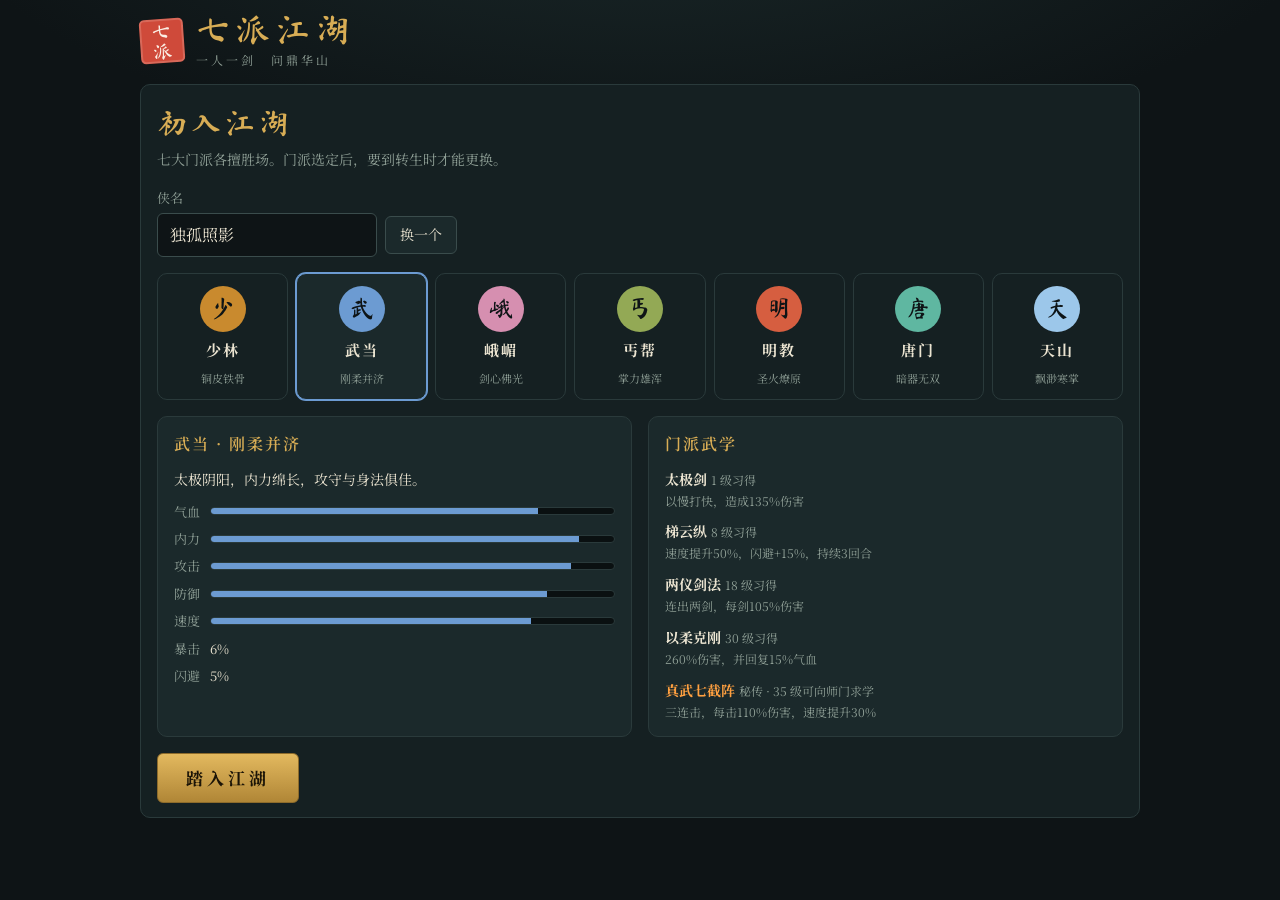
==== index.html @ 96a0900a "人情：礼物改为奇遇获得，每人喜好不同 - 11 种礼物，主要从奇遇得到；新增庙会、古董摊、醉汉、崖边采药、剑冢五个奇遇，   其他奇遇、秘境宝箱、押镖完成也有几率得到礼物 - 四位江湖人物各有最爱、喜" ====
<!doctype html>
<html lang="zh-CN">
<head>
<meta charset="utf-8">
<meta name="viewport" content="width=device-width,initial-scale=1,viewport-fit=cover">
<meta name="description" content="七派江湖：一款原创武侠网页游戏，七大门派、主线剧情、通天塔、论剑、押镖、灵兽、转生。">
<title>七派江湖</title>
<link rel="preconnect" href="https://fonts.googleapis.com">
<link rel="preconnect" href="https://fonts.gstatic.com" crossorigin>
<link rel="stylesheet" href="https://fonts.googleapis.com/css2?family=Ma+Shan+Zheng&family=Noto+Serif+SC:wght@400;600;700&display=swap">
<style>
/* Layout: 顶部公告 + 侠客名帖 + 门签式页签 + 单栏卷面；战斗与剧情为覆盖全屏的浮层。夜色墨青底，金箔与朱砂点题，单一暗色主题 */
:root{
  --ink:#0e1416; --glow:#1b2a2b; --panel:#152022; --panel2:#1b292b; --line:#2a3a3b; --line2:#3a4c4c;
  --fg:#ebe4d1; --muted:#90a097; --dim:#6a7a73;
  --gold:#d8ad55; --gold-d:#8d6b2b; --cinnabar:#cf4a3a; --jade:#5db394; --azure:#5b94d9;
  --q0:#c8c6bb; --q1:#72cf6c; --q2:#5aa4ff; --q3:#b980ff; --q4:#ffa040;
  --s-shaolin:#c98a2e; --s-wudang:#6c9bd2; --s-emei:#d68fb0; --s-gaibang:#93a955; --s-mingjiao:#d65e40; --s-tangmen:#5fb7a1; --s-tianshan:#9cc7ea;
  --g-atk:#ff7a6a; --g-def:#6fb4ff; --g-hp:#72cf6c; --g-crit:#c08cff; --g-spd:#e8d36a;
  --f-display:"Ma Shan Zheng","STXingkai","KaiTi","STKaiti",serif;
  --f-body:"Noto Serif SC","Songti SC","SimSun","STSong",serif;
  color-scheme:dark;
}
*{box-sizing:border-box}
html,body{min-height:100%}
body{margin:0;background:radial-gradient(1000px 420px at 50% -140px,var(--glow),transparent 72%),var(--ink);color:var(--fg);font-family:var(--f-body);font-size:14px;line-height:1.65;padding-left:max(16px,env(safe-area-inset-left,0px));padding-right:max(16px,env(safe-area-inset-right,0px));padding-block:12px 48px}
button,input,textarea{font:inherit;color:inherit}
:focus-visible{outline:2px solid var(--gold);outline-offset:2px}
h2,h3{font-weight:600;margin:0;text-wrap:balance}
p{margin:0}
.muted{color:var(--muted)}
.wrap{max-width:1000px;margin:0 auto;display:flex;flex-direction:column;gap:14px}
.stack{display:flex;flex-direction:column;gap:14px}

/* 公告 */
.news{overflow:hidden;white-space:nowrap;border:1px solid var(--line);border-radius:6px;background:var(--panel);font-size:12px;color:var(--muted);padding:3px 0}
.news span{display:inline-block;padding-left:100%;animation:marq 70s linear infinite}
.news i{font-style:normal;color:var(--cinnabar);margin:0 6px 0 28px}
@keyframes marq{to{transform:translateX(-100%)}}

/* 顶栏 */
.top{display:flex;align-items:center;justify-content:space-between;gap:12px;flex-wrap:wrap}
.brand{display:flex;align-items:center;gap:12px}
.seal{font-family:var(--f-display);background:var(--cinnabar);color:#fbeee4;width:44px;height:44px;display:grid;place-items:center;font-size:19px;line-height:1.05;border-radius:5px;text-align:center;box-shadow:inset 0 0 0 2px rgba(255,240,230,.18);transform:rotate(-4deg)}
.brand h1{font-family:var(--f-display);font-weight:400;font-size:34px;margin:0;letter-spacing:6px;color:var(--gold);line-height:1}
.brand .sub{color:var(--muted);font-size:12px;letter-spacing:3px;margin-top:4px}
.top-r{display:flex;align-items:center;gap:10px}
.saved{font-size:12px;color:var(--dim)}
.sc-btn{background:linear-gradient(180deg,#ff6a3d,#b8291a);color:#fff3cf;border:1px solid #ffb35c;border-radius:16px;padding:4px 14px;font-weight:700;letter-spacing:1px;cursor:pointer;animation:glow 1.6s ease-in-out infinite;white-space:nowrap}
@keyframes glow{50%{box-shadow:0 0 14px #ff8a3d}}

/* 名帖 */
.card{display:grid;grid-template-columns:auto 1fr auto;gap:14px 18px;align-items:center;background:linear-gradient(180deg,var(--panel2),var(--panel));border:1px solid var(--line);border-radius:10px;padding:14px 16px}
.avatar{width:58px;height:58px;border-radius:50%;display:grid;place-items:center;font-family:var(--f-display);font-size:30px;color:var(--ink);background:var(--sc,var(--gold));box-shadow:0 0 0 3px var(--panel),0 0 0 4px var(--sc,var(--gold))}
.who{min-width:0}
.who .nm{display:flex;align-items:baseline;gap:8px;flex-wrap:wrap}
.who .nm b{font-size:19px}
.ttl{font-size:12px;color:var(--q4);border:1px solid currentColor;border-radius:3px;padding:0 6px;line-height:1.6}
.rb{font-size:12px;color:var(--cinnabar);font-weight:700}
.tag{font-size:12px;color:var(--muted);letter-spacing:1px}
.lvline{display:flex;justify-content:space-between;gap:10px;font-size:12px;color:var(--muted);margin:4px 0;font-variant-numeric:tabular-nums}
.lvline b{color:var(--fg);font-size:14px}
.power{text-align:right}
.power .lbl{display:block;font-size:11px;letter-spacing:3px;color:var(--muted)}
.power b{font-family:var(--f-display);font-weight:400;font-size:30px;color:var(--gold);line-height:1;font-variant-numeric:tabular-nums}
.res{grid-column:1/-1;display:flex;flex-wrap:wrap;gap:6px 18px;margin:0;padding:10px 0 0;border-top:1px dashed var(--line);list-style:none;font-size:13px;font-variant-numeric:tabular-nums}
.res li span{color:var(--muted);margin-right:6px}

.bar{height:8px;background:#0a1011;border-radius:4px;overflow:hidden;border:1px solid var(--line)}
.bar i{display:block;height:100%;width:0;transition:width .3s ease}
.bar.exp i{background:linear-gradient(90deg,var(--gold-d),var(--gold))}
.bar.hp i{background:linear-gradient(90deg,#8e2a20,var(--cinnabar))}
.bar.mp i{background:linear-gradient(90deg,#2d5689,var(--azure))}
.bar.jade i{background:linear-gradient(90deg,#2f6d58,var(--jade))}

/* 页签 */
.tabs{display:flex;flex-wrap:wrap;gap:2px;border-bottom:1px solid var(--line)}
.tabs button{flex:0 0 auto;background:none;border:0;border-bottom:2px solid transparent;padding:7px 12px 8px;cursor:pointer;color:var(--muted);font-size:15px;letter-spacing:2px;position:relative}
.tabs button:hover{color:var(--fg)}
.tabs button[aria-selected="true"]{color:var(--gold);border-bottom-color:var(--gold)}
.badge{position:absolute;top:2px;right:0;min-width:16px;height:16px;padding:0 4px;border-radius:8px;background:var(--cinnabar);color:#fff;font-size:10px;line-height:16px;letter-spacing:0;font-family:system-ui,sans-serif}
.dot{position:absolute;top:6px;right:3px;width:7px;height:7px;border-radius:50%;background:var(--cinnabar)}

/* 通用 */
.panel{display:flex;flex-direction:column;gap:14px}
.box{background:var(--panel);border:1px solid var(--line);border-radius:10px;padding:14px 16px;display:flex;flex-direction:column;gap:10px;min-width:0}
.box>h3{font-size:16px;color:var(--gold);letter-spacing:2px;display:flex;align-items:baseline;justify-content:space-between;gap:10px;flex-wrap:wrap}
.box>h3 small{font-size:12px;color:var(--muted);letter-spacing:0;font-weight:400}
.grid2{display:grid;grid-template-columns:1fr 1fr;gap:14px}
.row{display:flex;gap:8px;align-items:center;flex-wrap:wrap}
.btn{background:var(--panel2);border:1px solid var(--line2);padding:6px 14px;border-radius:6px;cursor:pointer;white-space:nowrap;transition:background .15s,border-color .15s}
.btn:hover:not(:disabled){border-color:var(--gold-d);background:#223234}
.btn.pri{background:linear-gradient(180deg,#e3b95f,#b08636);border-color:#8d6b2b;color:#1b1407;font-weight:700}
.btn.pri:hover:not(:disabled){background:linear-gradient(180deg,#f0c76b,#bd903c)}
.btn.red{border-color:#6e2b23;color:#f0a596}
.btn.sm{padding:3px 10px;font-size:12px}
.btn.big{padding:10px 28px;font-size:17px;letter-spacing:4px}
.btn:disabled{opacity:.42;cursor:not-allowed}
.note{font-size:12px;color:var(--muted)}
.chip{display:inline-block;font-size:11px;padding:1px 8px;border-radius:10px;border:1px solid currentColor;line-height:1.6;white-space:nowrap}
.chip.easy{color:var(--jade)} .chip.even{color:var(--gold)} .chip.hard{color:var(--cinnabar)}
.q0{color:var(--q0)} .q1{color:var(--q1)} .q2{color:var(--q2)} .q3{color:var(--q3)} .q4{color:var(--q4)}
.r1{color:var(--q1)} .r2{color:var(--q2)} .r3{color:var(--q3)} .r4{color:var(--q4)}
.empty{padding:22px 10px;text-align:center;color:var(--muted);border:1px dashed var(--line);border-radius:8px}
.num{font-variant-numeric:tabular-nums}
.big-n{font-family:var(--f-display);font-size:26px;color:var(--gold);font-variant-numeric:tabular-nums;line-height:1.2;font-weight:400}
.kv{display:flex;justify-content:space-between;align-items:baseline;gap:8px;font-size:13px}
.kv>span:first-child{color:var(--muted)}
.cards{display:grid;grid-template-columns:repeat(auto-fill,minmax(210px,1fr));gap:10px}
.cardx{border:1px solid var(--line);border-radius:10px;padding:10px 12px;background:var(--panel2);display:flex;flex-direction:column;gap:4px}
.cardx .sh{display:flex;justify-content:space-between;align-items:baseline;gap:8px}
.cardx .sh b{font-family:var(--f-display);font-weight:400;font-size:21px}
.cardx .eff{font-size:12px}
.cardx .fl{font-size:12px;color:var(--dim)}
.cardx .row{margin-top:4px}
.cardx.on{border-color:var(--gold-d)}
.cardx.off{opacity:.55}

/* 人物 */
.stats{display:grid;grid-template-columns:repeat(2,1fr);gap:6px 18px;margin:0}
.stats div{display:flex;justify-content:space-between;border-bottom:1px dotted var(--line);padding:3px 0}
.stats dt{color:var(--muted)} .stats dd{margin:0;font-variant-numeric:tabular-nums;font-weight:600}
.skills{display:grid;grid-template-columns:repeat(2,1fr);gap:8px}
.skill{padding:10px 12px;border:1px solid var(--line);border-radius:8px;background:var(--panel2)}
.skill .sk-h{display:flex;justify-content:space-between;gap:8px;flex-wrap:wrap}
.skill .sk-h span{font-size:12px;color:var(--muted)}
.skill p{font-size:13px;color:var(--muted);margin-top:2px}
.skill.locked{opacity:.5}
.skill.secret{border-color:var(--gold-d);background:linear-gradient(180deg,#252114,var(--panel2))}
.achs{display:grid;grid-template-columns:repeat(auto-fill,minmax(190px,1fr));gap:8px}
.ach{border:1px solid var(--line);border-radius:8px;padding:8px 10px;background:var(--panel2);display:flex;flex-direction:column;gap:2px;font-size:12px;color:var(--muted)}
.ach b{font-size:14px;color:var(--q4);font-weight:600}
.ach.off{opacity:.45} .ach.off b{color:var(--muted)}
.ach.worn{border-color:var(--q4)}
.ach .btn{align-self:flex-start;margin-top:4px}
.sectpick{display:flex;gap:6px;flex-wrap:wrap}
.sectpick button{border:1px solid var(--line2);background:var(--panel2);border-radius:6px;padding:4px 10px;cursor:pointer}
.sectpick button[aria-pressed="true"]{border-color:var(--gold);color:var(--gold)}
textarea{width:100%;min-height:70px;background:var(--ink);border:1px solid var(--line);border-radius:6px;padding:8px;font-size:12px;font-family:ui-monospace,monospace;resize:vertical}

/* 江湖 */
.jh{display:grid;grid-template-columns:220px 1fr;gap:14px;align-items:start}
.zones{display:flex;flex-direction:column;gap:6px}
.zone{display:flex;justify-content:space-between;align-items:center;gap:8px;padding:9px 12px;border:1px solid var(--line);border-radius:8px;background:var(--panel);cursor:pointer;text-align:left;width:100%}
.zone b{font-family:var(--f-display);font-weight:400;font-size:19px;letter-spacing:2px}
.zone small{color:var(--muted);font-size:11px;font-variant-numeric:tabular-nums}
.zone[aria-pressed="true"]{border-color:var(--gold);background:linear-gradient(90deg,#2a2618,var(--panel))}
.zone[aria-pressed="true"] b{color:var(--gold)}
.zone:disabled{opacity:.4;cursor:not-allowed}
.zone .pg{font-size:11px;color:var(--dim)}
.chapter{display:flex;justify-content:space-between;align-items:center;gap:10px;flex-wrap:wrap;padding:8px 12px;border-radius:8px;background:#1f1d14;border:1px solid #3d3420;font-size:13px}
.chapter b{font-family:var(--f-display);font-weight:400;font-size:18px;color:var(--gold);margin-right:6px}
.path{list-style:none;margin:0;padding:0;display:flex;flex-direction:column}
.path li{display:grid;grid-template-columns:34px 1fr auto;gap:12px;align-items:center;padding:8px 0;position:relative}
.path li:not(:last-child)::after{content:"";position:absolute;left:16px;top:42px;bottom:-8px;width:2px;background:var(--line)}
.path li.done:not(:last-child)::after{background:var(--gold-d)}
.node{width:34px;height:34px;border-radius:50%;display:grid;place-items:center;border:2px solid var(--line2);background:var(--panel2);font-size:13px;color:var(--muted);position:relative;z-index:1;font-variant-numeric:tabular-nums}
.done .node{border-color:var(--gold-d);color:var(--gold)}
.cur .node{border-color:var(--gold);color:var(--ink);background:var(--gold)}
.boss .node{font-family:var(--f-display);font-size:17px;border-color:var(--cinnabar);color:var(--cinnabar)}
.boss.cur .node{background:var(--cinnabar);color:#fff}
.lock{opacity:.4}
.st-info b{font-size:15px} .st-info .muted{font-size:12px}
.toggles{display:flex;gap:16px;flex-wrap:wrap;font-size:13px;color:var(--muted)}
.toggles label{display:flex;align-items:center;gap:6px;cursor:pointer}
input[type=checkbox]{accent-color:var(--gold);width:16px;height:16px}

/* 通天塔 */
.tower-head{display:grid;grid-template-columns:auto 1fr;gap:16px;align-items:center}
.pagoda{width:76px;height:96px;display:flex;flex-direction:column;align-items:center;gap:2px}
.pagoda i{display:block;height:12px;background:var(--line2);border-radius:2px}
.pagoda i.on{background:var(--gold)}
.picks{display:grid;grid-template-columns:repeat(3,1fr);gap:10px}
.pick{background:var(--panel2);border:1px solid var(--gold-d);border-radius:10px;padding:18px 10px;cursor:pointer;font-size:15px;text-align:center}
.pick:hover{border-color:var(--gold);background:#262414}
.buffs{display:flex;gap:6px;flex-wrap:wrap}
.buffs span{font-size:12px;padding:1px 8px;border-radius:10px;background:#2a2618;color:var(--gold);border:1px solid var(--gold-d)}

/* 修炼与经脉 */
.meditate{display:grid;grid-template-columns:auto 1fr;gap:16px;align-items:center}
.taiji{width:86px;height:86px;border-radius:50%;background:conic-gradient(var(--fg) 0 50%,var(--ink) 0);position:relative;animation:spin 14s linear infinite;box-shadow:0 0 0 2px var(--line2)}
.taiji::before,.taiji::after{content:"";position:absolute;left:50%;width:43px;height:43px;border-radius:50%;transform:translateX(-50%)}
.taiji::before{top:0;background:radial-gradient(circle,var(--ink) 0 6px,var(--fg) 7px)}
.taiji::after{bottom:0;background:radial-gradient(circle,var(--fg) 0 6px,var(--ink) 7px)}
@keyframes spin{to{transform:rotate(360deg)}}
.trow{display:grid;grid-template-columns:1fr auto auto;gap:10px;align-items:center;padding:8px 0;border-bottom:1px dotted var(--line)}
.trow:last-child{border-bottom:0}
.trow small{color:var(--muted);display:block;font-size:12px}
.mers{display:grid;grid-template-columns:1fr 1fr;gap:14px}
.mer h3 .layer{font-family:var(--f-display);font-size:20px;color:var(--fg);font-weight:400}
.pips{display:flex;gap:4px}
.pips i{width:16px;height:5px;border-radius:2px;background:var(--line)}
.pips i.on{background:var(--gold)}
.acu{list-style:none;margin:0;padding:0 0 0 6px;display:flex;flex-direction:column}
.acu li{display:flex;align-items:center;gap:10px;padding:5px 0;position:relative;font-size:14px;color:var(--dim)}
.acu li:not(:last-child)::after{content:"";position:absolute;left:6px;top:22px;height:calc(100% - 12px);width:2px;background:var(--line)}
.acu li.on{color:var(--fg)}
.acu li.on::after{background:var(--gold-d)}
.acu li .pt{width:14px;height:14px;border-radius:50%;border:2px solid var(--line2);background:var(--ink);flex:0 0 auto;z-index:1}
.acu li.on .pt{background:var(--gold);border-color:var(--gold);box-shadow:0 0 8px var(--gold)}
.acu li.next .pt{border-color:var(--gold);animation:pulse 1.4s ease-in-out infinite}
.acu li.next{color:var(--gold)}
@keyframes pulse{50%{box-shadow:0 0 0 5px rgba(216,173,85,.18)}}

/* 武魂 */
.sslots{display:grid;grid-template-columns:repeat(3,1fr);gap:10px}
.sslot{border:1px dashed var(--line2);border-radius:10px;padding:12px;min-height:92px;display:flex;flex-direction:column;justify-content:center;align-items:center;gap:4px;text-align:center}
.sslot.has{border-style:solid;background:var(--panel2)}
.sslot b{font-family:var(--f-display);font-weight:400;font-size:22px}

/* 师门 */
.task{display:grid;grid-template-columns:1fr 140px auto;gap:12px;align-items:center;padding:8px 0;border-bottom:1px dotted var(--line)}
.task:last-child{border-bottom:0}
.task small{display:block;color:var(--muted);font-size:12px}
.task .bar{height:6px}

/* 活动 */
.route{display:grid;grid-template-columns:repeat(4,1fr);gap:4px;text-align:center;font-size:12px;color:var(--dim)}
.route div{border-top:3px solid var(--line);padding-top:6px}
.route div.on{border-color:var(--gold);color:var(--fg)}
.elog{list-style:none;margin:0;padding:0;font-size:13px;display:flex;flex-direction:column;gap:3px;color:var(--muted)}

/* 福利 */
.sign{display:grid;grid-template-columns:repeat(7,1fr);gap:6px}
.sday{border:1px solid var(--line);border-radius:8px;padding:8px 2px;text-align:center;font-size:12px;background:var(--panel2);color:var(--muted)}
.sday b{display:block;font-family:var(--f-display);font-size:18px;color:var(--gold);font-weight:400}
.sday.on{opacity:.4}
.sday.now{border-color:var(--gold);box-shadow:0 0 0 1px var(--gold);color:var(--fg)}
.chests{display:flex;gap:8px;flex-wrap:wrap}
.chest{width:52px;height:44px;border-radius:6px;border:1px solid var(--line2);display:grid;place-items:center;font-size:12px;color:var(--dim);background:var(--panel2)}
.chest.ready{border-color:var(--gold);color:var(--gold);background:#2a2618}
.chest.got{opacity:.35}

/* 装备 */
.forges{display:grid;grid-template-columns:repeat(2,1fr);gap:10px}
.forge{border:1px solid var(--line);border-radius:10px;padding:12px;background:var(--panel2);display:flex;flex-direction:column;gap:6px;min-width:0}
.forge .fh{display:flex;justify-content:space-between;gap:8px;align-items:baseline}
.forge .fh .slot-n{font-family:var(--f-display);font-size:18px;color:var(--dim)}
.forge .st{font-size:12px;color:var(--muted)}
.sock{display:flex;gap:6px;flex-wrap:wrap;align-items:center}
.gem{display:inline-flex;align-items:center;gap:4px;font-size:12px;padding:1px 8px;border-radius:10px;border:1px solid currentColor;background:none;cursor:default;white-space:nowrap}
button.gem{cursor:pointer}
.g-atk{color:var(--g-atk)} .g-def{color:var(--g-def)} .g-hp{color:var(--g-hp)} .g-crit{color:var(--g-crit)} .g-spd{color:var(--g-spd)}
.sock .es{font-size:12px;color:var(--dim);border:1px dashed var(--line2);border-radius:10px;padding:1px 10px;background:none;cursor:pointer}
.gempick{border:1px dashed var(--gold-d);border-radius:8px;padding:8px;display:flex;gap:6px;flex-wrap:wrap;align-items:center}
.reforge{border:1px solid var(--gold-d);border-radius:8px;padding:8px;background:#211e14;font-size:12px;display:flex;flex-direction:column;gap:6px}
.items{display:grid;grid-template-columns:repeat(auto-fill,minmax(220px,1fr));gap:10px}
.item{border:1px solid var(--line);border-radius:8px;padding:10px 12px;background:var(--panel2);display:flex;flex-direction:column;gap:3px}
.item b{font-size:15px}
.item .meta{font-size:12px;color:var(--muted)}
.item .st{font-size:12px}
.cmp{font-size:12px}
.cmp.up{color:var(--jade)} .cmp.down{color:var(--cinnabar)}

/* 奇遇与论剑 */
.event{border:1px solid var(--gold-d);border-radius:10px;padding:18px;background:linear-gradient(180deg,#221f16,var(--panel));display:flex;flex-direction:column;gap:12px}
.event h3{font-family:var(--f-display);font-weight:400;font-size:28px;color:var(--gold);letter-spacing:4px}
.event p{font-size:15px;line-height:1.9;max-width:62ch}
.qlog{list-style:none;margin:0;padding:0;display:flex;flex-direction:column;gap:8px}
.qlog li{padding:8px 0;border-bottom:1px dotted var(--line);font-size:13px}
.qlog li b{color:var(--gold);margin-right:8px;font-weight:600}
.ladder{list-style:none;margin:0;padding:0}
.ladder li{display:grid;grid-template-columns:64px 1fr auto auto;gap:10px;align-items:center;padding:8px 0;border-bottom:1px dotted var(--line)}
.ladder .rk{font-family:var(--f-display);font-size:20px;color:var(--gold);font-variant-numeric:tabular-nums}
.ladder .meta{font-size:12px;color:var(--muted)}
.shop{display:grid;grid-template-columns:repeat(auto-fill,minmax(200px,1fr));gap:10px}
.ware{border:1px solid var(--line);border-radius:8px;padding:10px 12px;background:var(--panel2);display:flex;flex-direction:column;gap:4px}
.ware .p{color:var(--gold);font-size:13px}
.ware .btn{align-self:flex-start}

/* 创建 */
.create{display:flex;flex-direction:column;gap:16px}
.create h2{font-family:var(--f-display);font-weight:400;font-size:30px;color:var(--gold);letter-spacing:4px}
.field label{display:block;font-size:13px;color:var(--muted);margin-bottom:4px}
.field input{background:var(--ink);border:1px solid var(--line2);border-radius:6px;padding:8px 12px;font-size:16px;width:220px;max-width:100%}
.sects{display:grid;grid-template-columns:repeat(7,1fr);gap:8px}
.sect{border:1px solid var(--line);border-radius:10px;background:var(--panel);padding:12px 6px;cursor:pointer;display:flex;flex-direction:column;align-items:center;gap:6px}
.sect .ch{width:46px;height:46px;border-radius:50%;display:grid;place-items:center;font-family:var(--f-display);font-size:24px;color:var(--ink);background:var(--sc)}
.sect b{font-size:15px;letter-spacing:2px}
.sect small{font-size:11px;color:var(--muted)}
.sect[aria-pressed="true"]{border-color:var(--sc);background:var(--panel2);box-shadow:0 0 0 1px var(--sc)}
.sdetail{display:grid;grid-template-columns:1fr 1fr;gap:16px}
.sbars{display:grid;grid-template-columns:auto 1fr;gap:6px 10px;align-items:center;font-size:13px}
.sbars .bar i{background:var(--sc)}

/* 浮层：战斗与剧情 */
.ov{position:fixed;inset:0;z-index:50;background:rgba(5,8,9,.84);backdrop-filter:blur(3px);display:flex;align-items:flex-start;justify-content:center;overflow:auto;padding:calc(16px + env(safe-area-inset-top,0px)) max(12px,env(safe-area-inset-right,0px)) calc(16px + env(safe-area-inset-bottom,0px)) max(12px,env(safe-area-inset-left,0px))}
.bt{width:100%;max-width:720px;background:var(--panel);border:1px solid var(--line2);border-radius:12px;padding:16px;display:flex;flex-direction:column;gap:12px;margin-top:4vh}
.bt-head{display:flex;justify-content:space-between;align-items:baseline;gap:8px}
.bt-head b{font-family:var(--f-display);font-weight:400;font-size:22px;color:var(--gold);letter-spacing:3px}
.bt-head span{font-size:12px;color:var(--muted);font-variant-numeric:tabular-nums}
.duel{display:grid;grid-template-columns:1fr auto 1fr;gap:10px;align-items:center}
.vs{font-family:var(--f-display);font-size:30px;color:var(--cinnabar)}
.fighter{position:relative;display:flex;flex-direction:column;gap:4px;min-width:0}
.fighter .f-name{display:flex;justify-content:space-between;gap:6px;align-items:baseline;flex-wrap:wrap}
.fighter .f-name b{font-size:16px;overflow:hidden;text-overflow:ellipsis;white-space:nowrap}
.fighter .bar{height:10px}
.fighter .bar.mp{height:5px}
.bar-n{font-size:11px;color:var(--muted);font-variant-numeric:tabular-nums}
.fx-tags{display:flex;gap:4px;flex-wrap:wrap;min-height:18px}
.fx-tags span{font-size:10px;padding:0 6px;border-radius:8px;background:var(--panel2);border:1px solid var(--line2);color:var(--muted)}
.pop{position:absolute;right:8px;top:-4px;font-weight:700;font-size:18px;pointer-events:none;animation:pop .9s forwards;font-variant-numeric:tabular-nums;text-shadow:0 1px 3px #000}
.pop.dmg{color:#ff8a78} .pop.crit{color:#ffcf5a;font-size:23px} .pop.heal{color:#7ee2b4} .pop.miss{color:var(--muted);font-size:14px}
@keyframes pop{0%{opacity:0;transform:translateY(8px) scale(.8)}15%{opacity:1;transform:none}100%{opacity:0;transform:translateY(-26px)}}
.blog{height:230px;overflow:auto;background:var(--ink);border:1px solid var(--line);border-radius:8px;padding:8px 10px;font-size:13px;display:flex;flex-direction:column;gap:3px}
.blog p{line-height:1.55}
.blog .a{color:var(--gold)} .blog .b{color:#e78b7c}
.blog em{font-style:normal;color:var(--fg);font-weight:600}
.blog b.d{color:#ff8a78} .blog b.h{color:#7ee2b4} .blog .cr{color:#ffcf5a}
.result{display:grid;grid-template-columns:auto 1fr;gap:14px;align-items:center;padding:10px 12px;border-radius:8px;border:1px solid var(--line2)}
.result.win{border-color:var(--gold-d);background:#211e14}
.result.lose{border-color:#5a2a24;background:#1f1514}
.res-big{font-family:var(--f-display);font-size:46px;line-height:1}
.win .res-big{color:var(--gold)} .lose .res-big{color:var(--cinnabar)}
.rw{list-style:none;margin:0;padding:0;display:flex;flex-wrap:wrap;gap:4px 14px;font-size:13px}
.bt-btns{display:flex;justify-content:flex-end;align-items:center;gap:10px;flex-wrap:wrap}
.story{width:100%;max-width:580px;margin-top:16vh;background:linear-gradient(180deg,#1d2620,var(--panel));border:1px solid var(--gold-d);border-radius:12px;padding:22px 24px;display:flex;flex-direction:column;gap:14px;box-shadow:0 20px 50px rgba(0,0,0,.5)}
.story .sp{font-family:var(--f-display);font-size:26px;color:var(--gold);letter-spacing:3px;line-height:1}
.story .line{font-size:17px;line-height:1.95}
.story .line.narr{color:#cfc6ad}
.story .bt-btns{justify-content:space-between}
.story .bt-btns .muted{font-size:12px}

/* 分类导航 */
.groups{display:flex;gap:6px;flex-wrap:wrap}
.groups button{position:relative;font-family:var(--f-display);font-size:19px;letter-spacing:3px;padding:3px 18px;border:1px solid var(--line2);border-radius:18px;background:var(--panel);cursor:pointer;color:var(--muted)}
.groups button:hover{color:var(--fg)}
.groups button[aria-pressed="true"]{border-color:var(--gold);color:var(--gold);background:#2a2618}
.groups .dot{top:4px;right:6px}

/* 人情 */
.karma{display:grid;grid-template-columns:auto 1fr auto;gap:10px;align-items:center;font-size:12px;color:var(--muted)}
.kbar{position:relative;height:10px;border-radius:5px;background:linear-gradient(90deg,#8e2a20,var(--line) 42%,var(--line) 58%,#2f6d58);border:1px solid var(--line)}
.kbar i{position:absolute;top:-4px;width:4px;height:16px;background:var(--gold);border-radius:2px;transform:translateX(-50%)}

/* 武林大会 */
.bracket{list-style:none;margin:0;padding:0;display:grid;grid-template-columns:repeat(4,1fr);gap:8px}
.bracket li{border:1px solid var(--line);border-radius:8px;padding:8px 10px;background:var(--panel2);font-size:12px;color:var(--muted);display:flex;flex-direction:column;gap:2px}
.bracket li b{font-size:15px;color:var(--fg)}
.bracket li.won{border-color:var(--gold-d)} .bracket li.won b{color:var(--gold)}
.bracket li.now{border-color:var(--gold);box-shadow:0 0 0 1px var(--gold)}
.bracket li.lost{border-color:#6e2b23}

/* 生活与赌坊 */
.mats{display:flex;gap:6px 18px;flex-wrap:wrap;font-size:14px;font-variant-numeric:tabular-nums}
.mats>span>span{color:var(--muted);margin-right:6px}
.slotpick{display:flex;gap:4px;flex-wrap:wrap}
.slotpick button,.bets button{padding:2px 12px;font-size:12px;border:1px solid var(--line2);border-radius:12px;background:none;cursor:pointer}
.slotpick button[aria-pressed="true"],.bets button[aria-pressed="true"]{border-color:var(--gold);color:var(--gold);background:#2a2618}
.bets{display:flex;gap:4px;flex-wrap:wrap}
.dice{font-size:46px;letter-spacing:6px;line-height:1;font-family:"Segoe UI Symbol","Apple Symbols","Noto Sans Symbols 2",sans-serif}
.hq{display:grid;grid-template-columns:repeat(auto-fill,minmax(92px,1fr));gap:6px}
.hq .btn{white-space:normal;line-height:1.35;padding:6px 4px}

@media (max-width:520px){.bracket{grid-template-columns:repeat(2,1fr)}.groups button{font-size:17px;padding:3px 12px}}

/* 提示 */
.toasts{position:fixed;left:50%;transform:translateX(-50%);bottom:calc(16px + env(safe-area-inset-bottom,0px));z-index:80;display:flex;flex-direction:column;gap:6px;align-items:center;pointer-events:none;width:min(92vw,420px)}
.toast{background:#253436;border:1px solid var(--gold-d);color:var(--fg);padding:8px 16px;border-radius:8px;font-size:13px;box-shadow:0 6px 18px rgba(0,0,0,.4);animation:tin .25s ease-out}
@keyframes tin{from{opacity:0;transform:translateY(8px)}}

@media (max-width:760px){
  .tabs{flex-wrap:nowrap;overflow-x:auto;scrollbar-width:none}
  .tabs::-webkit-scrollbar{display:none}
  .jh{grid-template-columns:1fr}
  .zones{flex-direction:row;overflow-x:auto;padding-bottom:4px}
  .zone{flex:0 0 auto;width:auto;flex-direction:column;align-items:flex-start;gap:0}
  .sects{grid-template-columns:repeat(4,1fr)}
  .grid2,.mers,.sdetail,.forges{grid-template-columns:1fr}
}
@media (max-width:520px){
  .card{grid-template-columns:auto 1fr}
  .power{grid-column:1/-1;text-align:left;display:flex;align-items:baseline;gap:10px}
  .skills,.stats{grid-template-columns:1fr}
  .sects{grid-template-columns:repeat(3,1fr)}
  .sslots,.picks{grid-template-columns:1fr}
  .ladder li{grid-template-columns:48px 1fr auto}
  .ladder li .pw{display:none}
  .task{grid-template-columns:1fr auto}
  .task .bar{grid-column:1/-1;grid-row:2}
  .brand h1{font-size:28px}
  .duel{grid-template-columns:1fr;gap:6px}
  .vs{text-align:center;font-size:20px}
  .blog{height:190px}
  .story{margin-top:8vh;padding:18px}
  .sday{font-size:11px}
}
@media (prefers-reduced-motion:reduce){
  .taiji,.acu li.next .pt,.sc-btn{animation:none}
  .news span{animation:none;padding-left:12px}
  .pop,.toast{animation-duration:.01s}
  .bar i{transition:none}
}
</style>
</head>
<body>
<div class="wrap">
  <div class="news" id="news" aria-hidden="true" hidden><span id="news-t"></span></div>
  <div id="app" class="stack"></div>
</div>
<div class="toasts" id="toasts" aria-live="polite"></div>

<script>
'use strict';
/* ============ 工具 ============ */
const SAVE_KEY='qipai-jianghu-v1';
const R=(a,b)=>a+Math.random()*(b-a);
const pick=a=>a[Math.floor(Math.random()*a.length)];
const shuffle=a=>{a=[...a];for(let i=a.length-1;i>0;i--){const j=Math.floor(Math.random()*(i+1));[a[i],a[j]]=[a[j],a[i]]}return a};
const clamp=(v,a,b)=>Math.max(a,Math.min(b,v));
const $=s=>document.querySelector(s);
const esc=s=>String(s).replace(/[&<>"']/g,c=>({'&':'&amp;','<':'&lt;','>':'&gt;','"':'&quot;',"'":'&#39;'}[c]));
const fmt=n=>{n=Math.floor(n);if(n>=1e8)return (n/1e8).toFixed(2)+'亿';if(n>=1e5)return (n/1e4).toFixed(1)+'万';return n.toLocaleString('zh-CN')};
const today=()=>{const d=new Date();return d.getFullYear()+'-'+(d.getMonth()+1)+'-'+d.getDate()};
const seeded=n=>{const x=Math.sin(n*12.9898+78.233)*43758.5453;return x-Math.floor(x)};
const CN=['','一','二','三','四','五','六','七'];

/* ============ 基础数据 ============ */
const STN={hp:'气血',mp:'内力',atk:'攻击',def:'防御',spd:'速度',crit:'暴击',dodge:'闪避'};
const PW={hp:.5,mp:.3,atk:4,def:3,spd:5,crit:20,dodge:20};
const isPct=k=>k==='crit'||k==='dodge';

const SECTS={
 shaolin:{n:'少林',ch:'少',tag:'铜皮铁骨',wpn:['齐眉棍','降魔杖','伏虎棍'],d:'禅武同修，气血与防御冠绝诸派，久战不倒。',
  base:{hp:160,mp:50,atk:13,def:12,spd:8,crit:5,dodge:3},grow:{hp:32,mp:7,atk:4.0,def:3.6,spd:.9},
  sk:[{n:'罗汉拳',lv:1,mp:8,cd:0,mult:1.3,d:'刚猛直拳，造成130%伤害'},
      {n:'金钟罩',lv:8,mp:16,cd:5,buff:{def:.6,t:3},d:'防御提升60%，持续3回合'},
      {n:'大力金刚掌',lv:18,mp:24,cd:3,mult:2.2,stun:.25,d:'220%伤害，25%几率震晕对手'},
      {n:'易筋经',lv:30,mp:32,cd:5,heal:.3,buff:{atk:.3,t:3},d:'回复30%气血，攻击提升30%，持续3回合'}],
  secret:{n:'金刚不坏神功',mp:40,cd:5,mult:2.0,buff:{def:.8,t:3},d:'200%伤害，防御提升80%持续3回合'}},
 wudang:{n:'武当',ch:'武',tag:'刚柔并济',wpn:['松纹剑','真武剑','七星剑'],d:'太极阴阳，内力绵长，攻守与身法俱佳。',
  base:{hp:130,mp:70,atk:14,def:10,spd:10,crit:6,dodge:5},grow:{hp:26,mp:10,atk:4.3,def:3.0,spd:1.2},
  sk:[{n:'太极剑',lv:1,mp:8,cd:0,mult:1.35,d:'以慢打快，造成135%伤害'},
      {n:'梯云纵',lv:8,mp:14,cd:4,buff:{spd:.5,dodge:15,t:3},d:'速度提升50%，闪避+15%，持续3回合'},
      {n:'两仪剑法',lv:18,mp:22,cd:2,mult:1.05,hits:2,d:'连出两剑，每剑105%伤害'},
      {n:'以柔克刚',lv:30,mp:34,cd:5,mult:2.6,heal:.15,d:'260%伤害，并回复15%气血'}],
  secret:{n:'真武七截阵',mp:40,cd:5,mult:1.1,hits:3,buff:{spd:.3,t:2},d:'三连击，每击110%伤害，速度提升30%'}},
 emei:{n:'峨嵋',ch:'峨',tag:'剑心佛光',wpn:['峨嵋刺','青锋剑','金顶短剑'],d:'剑法轻灵，兼修佛门疗伤之术，最擅持久。',
  base:{hp:125,mp:75,atk:13,def:9,spd:11,crit:6,dodge:7},grow:{hp:25,mp:11,atk:4.1,def:2.8,spd:1.3},
  sk:[{n:'峨嵋剑法',lv:1,mp:8,cd:0,mult:1.3,d:'造成130%伤害'},
      {n:'金顶佛光',lv:8,mp:18,cd:4,heal:.3,d:'回复30%气血'},
      {n:'飘雪穿云掌',lv:18,mp:22,cd:3,mult:1.8,stun:.2,d:'180%伤害，20%几率震晕'},
      {n:'灭剑式',lv:30,mp:34,cd:4,mult:3.0,d:'孤注一掷，造成300%伤害'}],
  secret:{n:'九阴白骨爪',mp:40,cd:5,mult:2.6,steal:.35,d:'260%伤害，吸取35%为气血'}},
 gaibang:{n:'丐帮',ch:'丐',tag:'掌力雄浑',wpn:['打狗棒','青竹杖','铁钵'],d:'天下第一大帮，掌法刚猛，攻击冠绝诸派。',
  base:{hp:145,mp:50,atk:16,def:9,spd:9,crit:7,dodge:4},grow:{hp:29,mp:7,atk:4.8,def:2.8,spd:1.0},
  sk:[{n:'打狗棒法',lv:1,mp:8,cd:0,mult:1.4,d:'造成140%伤害'},
      {n:'醉八仙',lv:8,mp:14,cd:4,buff:{atk:.4,t:3},d:'攻击提升40%，持续3回合'},
      {n:'逍遥游',lv:18,mp:20,cd:2,mult:.8,hits:3,d:'三掌连击，每掌80%伤害'},
      {n:'降龙十八掌',lv:30,mp:36,cd:5,mult:3.6,d:'造成360%伤害'}],
  secret:{n:'亢龙有悔',mp:42,cd:5,mult:4.2,d:'降龙十八掌最后一式，造成420%伤害'}},
 mingjiao:{n:'明教',ch:'明',tag:'圣火燎原',wpn:['弯刀','圣火令','烈焰刀'],d:'刀法凌厉，以伤换伤，吸血与灼烧并重。',
  base:{hp:140,mp:55,atk:15,def:9,spd:9,crit:6,dodge:4},grow:{hp:28,mp:8,atk:4.6,def:2.9,spd:1.0},
  sk:[{n:'圣火令诀',lv:1,mp:8,cd:0,mult:1.3,steal:.2,d:'130%伤害，吸取20%为气血'},
      {n:'烈焰刀',lv:8,mp:15,cd:3,mult:1.4,dot:{k:.45,t:3,l:'灼烧'},d:'140%伤害，并灼烧对手3回合'},
      {n:'乾坤大挪移',lv:18,mp:24,cd:3,mult:2.0,steal:.4,d:'200%伤害，吸取40%为气血'},
      {n:'焚天圣火',lv:30,mp:34,cd:5,mult:2.6,dot:{k:.7,t:3,l:'灼烧'},d:'260%伤害，并猛烈灼烧3回合'}],
  secret:{n:'挪移第七层',mp:42,cd:5,mult:3.0,steal:.5,d:'乾坤大挪移最高境界，300%伤害，吸取50%为气血'}},
 tangmen:{n:'唐门',ch:'唐',tag:'暗器无双',wpn:['袖箭匣','飞蝗石囊','机关匣'],d:'暗器与毒术独步蜀中，暴击极高，身板较薄。',
  base:{hp:115,mp:60,atk:15,def:8,spd:12,crit:12,dodge:6},grow:{hp:23,mp:9,atk:4.7,def:2.5,spd:1.4},
  sk:[{n:'透骨钉',lv:1,mp:7,cd:0,mult:1.2,crit:20,d:'120%伤害，本招暴击率+20%'},
      {n:'毒蒺藜',lv:8,mp:14,cd:3,mult:.8,dot:{k:.6,t:3,l:'中毒'},d:'80%伤害，并使对手中毒3回合'},
      {n:'天女散花',lv:18,mp:22,cd:3,mult:.6,hits:4,d:'四连发，每发60%伤害'},
      {n:'暴雨梨花针',lv:30,mp:36,cd:5,mult:.55,hits:7,crit:15,d:'七连发，每发55%伤害，暴击率+15%'}],
  secret:{n:'孔雀翎',mp:42,cd:5,mult:.9,hits:5,crit:30,d:'五连发，每发90%伤害，暴击率+30%'}},
 tianshan:{n:'天山',ch:'天',tag:'飘渺寒掌',wpn:['冰蚕掌套','寒玉剑','雪莲刃'],d:'身法飘忽，善用寒毒与控制，令对手动弹不得。',
  base:{hp:120,mp:65,atk:14,def:9,spd:13,crit:7,dodge:8},grow:{hp:24,mp:9,atk:4.3,def:2.7,spd:1.5},
  sk:[{n:'天山六阳掌',lv:1,mp:8,cd:0,mult:1.3,d:'造成130%伤害'},
      {n:'折梅手',lv:8,mp:14,cd:3,mult:1.4,stun:.3,d:'140%伤害，30%几率震晕'},
      {n:'月影步',lv:18,mp:18,cd:4,buff:{dodge:25,spd:.3,t:3},d:'闪避+25%，速度+30%，持续3回合'},
      {n:'生死符',lv:30,mp:32,cd:5,mult:1.8,stun:.4,dot:{k:.6,t:4,l:'寒毒'},d:'180%伤害，寒毒4回合，40%几率震晕'}],
  secret:{n:'八荒六合',mp:42,cd:5,mult:3.2,stun:.5,d:'八荒六合唯我独尊，320%伤害，50%几率震晕'}},
};
const SECT_KEYS=Object.keys(SECTS);
const SECRET_LV=35;

const ZONES=[
 {n:'洛阳城郊',lv:1,top:5,mobs:['饿狼','剪径毛贼','地痞头目'],boss:'黑风寨主',bs:'开山斧',d:'官道两侧常有毛贼出没，初入江湖者多在此磨砺身手。'},
 {n:'嵩山古道',lv:6,top:11,mobs:['山魈','铁臂猿','拦路强人'],boss:'铁掌飞熊',bs:'铁掌开碑',d:'少室山下古道幽深，林间猿啸不绝。'},
 {n:'江南水乡',lv:12,top:18,mobs:['太湖水匪','鬼面书生','漕帮恶霸'],boss:'太湖水龙王',bs:'翻江倒海',d:'烟雨楼台，水路纵横，水匪趁雾劫船。'},
 {n:'蜀中竹海',lv:19,top:26,mobs:['青竹蛇','五毒教徒','竹林刺客'],boss:'五毒圣手',bs:'五毒神掌',d:'竹海万顷，毒物遍地，步步杀机。'},
 {n:'大漠孤烟',lv:27,top:35,mobs:['沙狼','西域刀客','响马'],boss:'金沙狂刀',bs:'狂沙刀',d:'黄沙漫天，马贼来去如风。'},
 {n:'天山雪域',lv:36,top:44,mobs:['雪狐','冰魄剑客','白发魔僧'],boss:'冰魄老妖',bs:'冰魄寒光',d:'终年积雪，寒气侵骨，非内力深厚者不可久留。'},
 {n:'华山之巅',lv:45,top:55,mobs:['剑宗弃徒','黑衣死士','血刀门人'],boss:'独孤剑魔',bs:'无招胜有招',d:'华山论剑，天下英雄于此一决高下。'},
];
const STAGE_MOB=[0,0,1,1,2];

/* ============ 主线剧情 ============ */
const STORY=[
 {t:'残玉',
  pre:[['旁白','师父临终前，把半块青玉塞进你手里。玉上刻着七个门派的徽记。'],['师父','这玉……是《七派秘录》的钥匙……血衣楼的人在找它……去洛阳……'],['旁白','师父没能说完。你收好残玉，踏上了去洛阳的官道。']],
  boss:[['黑风寨主','小子，把怀里的玉交出来，爷爷饶你不死！'],['你','你怎么知道我身上有玉？']],
  post:[['黑风寨主','是……是一个穿血红衣裳的人，出一千两银子买你的玉……他往嵩山去了……'],['旁白','血衣楼。师父说的果然不假。']],
  ch:{q:'黑风寨主跪在地上连连磕头求饶。',opts:[{l:'放他一条生路',v:'xia',r:'你放走了黑风寨主。他磕了三个响头，发誓再不作恶。'},{l:'废他武功',v:'ba',r:'你一掌震散他的丹田。洛阳道上少了一个恶人，也多了一个仇家。'}]}},
 {t:'古道',
  pre:[['旁白','嵩山脚下，一位少林知客僧拦住了你。'],['知客僧','施主，近日山中来了一伙恶人，掳走了寺中一位护经僧。'],['你','可是与血衣楼有关？'],['知客僧','阿弥陀佛。那人临走时说，要用经书换一块玉。']],
  boss:[['铁掌飞熊','楼主说了，谁拿到那块玉，赏黄金千两！'],['你','那就看你有没有这个本事。']],
  post:[['护经僧','多谢施主相救。贫僧在他们口中听到“太湖”二字。'],['旁白','护经僧把一页撕下的经文塞给你，背面画着太湖的水路图。']],
  ch:{q:'铁掌飞熊的手下四散奔逃。',opts:[{l:'让他们自去',v:'xia',r:'你收剑入鞘，任他们逃入山林。'},{l:'追上去一个不留',v:'ba',r:'古道上血迹斑斑。少林僧人看你的眼神多了几分畏惧。'}]}},
 {t:'烟雨',
  pre:[['旁白','江南烟雨，太湖上的渔船都不敢出港。'],['船娘','客官，湖上有个水龙王，专劫过往船只，前日还劫了一艘运经书的船。'],['你','带我去找他。']],
  boss:[['太湖水龙王','我不过拿钱办事。血衣楼要的东西，我劫了就有赏。'],['你','经书在哪？']],
  post:[['太湖水龙王','经书……早被送去蜀中了。血衣楼和唐门的一个叛徒做了交易……'],['旁白','你在水寨里找到一只空匣，匣底刻着一个“唐”字。']],
  ch:{q:'水寨里关着几十个被掳的渔民，水龙王说他们欠了他的债。',opts:[{l:'放了渔民，烧掉债契',v:'xia',r:'渔民们跪谢而去。那天夜里，太湖上的渔火又亮了起来。'},{l:'收下水寨，自己做主',v:'ba',r:'水寨换了主人。太湖水匪从此只听你一人号令。'}]}},
 {t:'竹海',
  pre:[['旁白','蜀中竹海，雾气里夹着淡淡的毒香。'],['唐门弟子','站住！竹海是唐门禁地。'],['你','我来找一个与血衣楼勾结的唐门叛徒。'],['唐门弟子','你是说五毒圣手？他早已被逐出唐门。']],
  boss:[['五毒圣手','唐门的暗器，配上五毒教的毒，天下谁能挡？'],['你','那就试试。']],
  post:[['五毒圣手','你以为血衣楼主是谁？他……他是你师父当年的同门……'],['旁白','五毒圣手毒发之前，指了指西北方向。大漠。']],
  ch:{q:'五毒圣手的毒经落在你脚边，上面记着天下奇毒的配方。',opts:[{l:'一把火烧了',v:'xia',r:'毒经在火中卷成了灰。世上少了一本害人的书。'},{l:'收入怀中',v:'ba',r:'你把毒经收好。也许有一天，它会派上用场。'}]}},
 {t:'孤烟',
  pre:[['旁白','大漠的风里全是沙。一座废弃的驿站里，坐着一个独臂老人。'],['独臂老人','你是来找血衣楼的？他们在大漠有个分舵，舵主叫金沙狂刀。'],['独臂老人','二十年前七派围剿血衣楼，我这条胳膊就留在了这里。']],
  boss:[['金沙狂刀','残玉已经有六块到了楼主手里，就差你这一块！'],['你','六块？其余六派的玉，你们是怎么拿到的？']],
  post:[['金沙狂刀','杀的……一个一个杀的……楼主在天山闭关……'],['旁白','你心头一沉。师父手里那半块玉，原来是七派中的最后一块。']],
  ch:{q:'驿站里藏着血衣楼搜刮来的金银，足够一辈子吃喝。',opts:[{l:'分给沿途的牧民',v:'xia',r:'牧民们唱着歌，把你送出了大漠。'},{l:'据为己有',v:'ba',r:'驼队驮着金银跟在你身后，你的名号在大漠传开了。'}]}},
 {t:'雪域',
  pre:[['旁白','天山终年积雪。山门石碑上刻着历代掌门的名字，最后一个被人用剑划去了。'],['天山弟子','冰魄老妖占了本派禁地，掌门师尊已经遇害。'],['你','血衣楼主在不在山上？']],
  boss:[['冰魄老妖','楼主已去华山。七块残玉合一之日，便是《七派秘录》重见天日之时！'],['你','是六块。还差我这一块。']],
  post:[['冰魄老妖','你不懂……楼主要的不是秘录……是七派的……'],['旁白','话音未落，冰魄老妖化作一地冰屑。你抬头望向东方，华山就在那里。']],
  ch:{q:'天山弟子请你暂代掌门之位，重振天山派。',opts:[{l:'婉拒，扶他们自立',v:'xia',r:'你把掌门令交还给大弟子，转身下山。'},{l:'接下掌门令',v:'ba',r:'你成了天山派的掌门。雪域里的人从此都称你一声“掌门”。'}]}},
 {t:'论剑',
  pre:[['旁白','华山之巅，云海翻腾。一个身穿血衣的人背对着你，手里托着六块残玉。'],['血衣楼主','你终于来了。你师父没告诉你吧？二十年前，我们是同门师兄弟。'],['血衣楼主','七派围剿血衣楼，你师父也在其中。他拿走了最后一块玉。'],['你','所以你杀光了其他六派的守玉人？']],
  boss:[['独孤剑魔','世人叫我独孤剑魔。把玉给我，秘录里的武功分你一半。'],['你','不必了。']],
  post:[['旁白','剑魔倒在云海边，六块残玉滚落在地，和你那半块拼在了一起。玉面上浮出一行小字。'],['旁白','“七派同源，本是一家。武功无高下，人心有正邪。”'],['旁白','原来所谓秘录，不过是这十六个字。']],
  ch:{q:'七块残玉合而为一。这件事该怎么收场？',opts:[{l:'把玉还给七派，公之于众',v:'xia',r:''},{l:'把玉留在身边',v:'ba',r:''}]}},
];
const ENDINGS={
 xia:[['旁白','你把七块残玉送还七派，又把那十六个字刻在了华山的石壁上。'],['旁白','此后江湖再无血衣楼。人们说起你，都称一声“大侠”。'],['旁白','侠义结局「侠之大者」。你获得了同名称号。']],
 ba:[['旁白','你把七块残玉收进怀里。不久，七派掌门联名来信，请你主持武林大会。'],['旁白','从此江湖只有一个声音。有人敬你，更多人怕你。'],['旁白','霸道结局「一代枭雄」。你获得了同名称号。']],
 mid:[['旁白','你把残玉埋在了师父的坟前，没有告诉任何人。'],['旁白','后来有人在江南的酒肆里见过你：一壶酒，一把剑，不问江湖事。'],['旁白','中庸结局「江湖散人」。你获得了同名称号。']],
};

/* ============ 装备与宝石 ============ */
const SLOTS=['wpn','arm','acc','boot'];
const SLOT_N={wpn:'兵',arm:'甲',acc:'饰',boot:'履'};
const SLOT_FULL={wpn:'兵器',arm:'护甲',acc:'饰品',boot:'鞋履'};
const QN=['凡品','良品','精品','珍品','神品'];
const QM=[1,1.3,1.7,2.2,3];
const SOCK=[0,1,1,2,3];
const TIER=['粗制','精铁','百炼','玄铁','寒玉','赤霄'];
const NOUN={arm:['布衣','劲装','软甲','锁子甲','护心甲'],acc:['玉佩','护身符','手镯','璎珞'],boot:['布鞋','快靴','云履','踏雪靴']};
const EN_RATE=[1,1,1,1,1,.8,.7,.6,.5,.4,.35,.3,.25,.2,.15];
const GEMS={atk:{n:'赤玉',v:[6,14,26,42,64]},def:{n:'青金',v:[5,12,22,36,55]},hp:{n:'碧玺',v:[40,95,175,290,440]},crit:{n:'紫晶',v:[1,2,3.5,5,7]},spd:{n:'墨玉',v:[2,4.5,8,12,17]}};
const GEMK=Object.keys(GEMS);

/* ============ 武魂 ============ */
const SOULDEF={
 jiu:{n:'酒魂',r:1,st:{hp:.05},d:'醉里挑灯看剑'},
 feng:{n:'风魂',r:1,st:{spd:.05},d:'来去无踪'},
 shi:{n:'石魂',r:1,st:{def:.05},d:'岿然不动'},
 jian:{n:'剑魂',r:2,st:{atk:.06},d:'剑气纵横三万里'},
 dao:{n:'刀魂',r:2,st:{atk:.03,crit:3},d:'一刀斩落'},
 qin:{n:'琴魂',r:2,st:{mp:.08,dodge:2},d:'弦外有音'},
 du:{n:'毒魂',r:2,st:{spd:.04,crit:2},d:'见血封喉'},
 qinglong:{n:'青龙魂',r:3,st:{atk:.07,spd:.05},d:'东方七宿之首'},
 baihu:{n:'白虎魂',r:3,st:{atk:.06,crit:4},d:'西方七宿主杀伐'},
 zhuque:{n:'朱雀魂',r:3,st:{mp:.1,atk:.05},d:'南方七宿浴火'},
 xuanwu:{n:'玄武魂',r:3,st:{def:.1,hp:.06},d:'北方七宿镇守'},
 qilin:{n:'麒麟魂',r:4,st:{hp:.08,atk:.06,def:.06,crit:3},d:'仁兽现世，百年一遇'},
};
const RAR=['','凡','灵','圣','神'];
const SOUL_SLOT_LV=[10,20,30];

/* ============ 灵兽 ============ */
const PETS={
 hou:{n:'灵猴',lv:10,cost:2000,d:'窜上前偷袭，造成攻击60%的伤害',pas:{spd:.5},pn:'速度'},
 he:{n:'白鹤',lv:15,cost:4000,d:'衔来草药，为主人回复6%气血',pas:{hp:20},pn:'气血'},
 lang:{n:'雪狼',lv:20,cost:8000,d:'扑咬对手，50%伤害并使其流血2回合',pas:{atk:2},pn:'攻击'},
 gui:{n:'玄龟',lv:25,cost:12000,d:'以龟甲护主，防御提升40%',pas:{def:2},pn:'防御'},
 hu:{n:'赤狐',lv:30,cost:20000,d:'媚术迷惑，30%伤害，35%几率使对手晕眩',pas:{crit:.2},pn:'暴击'},
};
const PET_MAX=20;

/* ============ 经脉与修炼 ============ */
const REN=['承浆','廉泉','天突','膻中','中脘','神阙','气海','关元'];
const DU=['长强','腰阳关','命门','至阳','灵台','大椎','风府','百会'];
const MER_REQ=[1,12,24,36,48];
const MER_RATE=[1,.85,.7,.6,.5];
const LAYER=['一','二','三','四','五'];
const TRAIN=[{k:'hp',n:'炼体',e:'气血 +25'},{k:'mp',n:'养气',e:'内力 +8'},{k:'atk',n:'淬锋',e:'攻击 +3'},{k:'def',n:'锻骨',e:'防御 +3'}];
const TRAIN_V={hp:25,mp:8,atk:3,def:3};

/* ============ 通天塔 ============ */
const TOWER_MOB=['塔中游魂','铜人','铁甲傀儡','石像武僧','影子刺客','火焰傀儡','寒冰傀儡'];
const TOWER_BOSS=['守塔铜人王','千面罗刹','九幽鬼母','天罡战神','无相塔灵'];
const TOWER_BUFFS=[{k:'atk',v:.12,n:'攻击 +12%'},{k:'def',v:.15,n:'防御 +15%'},{k:'hp',v:.15,n:'气血上限 +15%'},{k:'crit',v:5,n:'暴击 +5%'},{k:'dodge',v:4,n:'闪避 +4%'},{k:'spd',v:.12,n:'速度 +12%'},{k:'steal',v:.08,n:'所有攻击吸血 8%'},{k:'regen',v:.1,n:'每过一层多回复 10% 气血'},{k:'heal',v:.5,n:'立即回复 50% 气血'}];

/* ============ 活动 ============ */
const ESC=[{n:'青铜镖',dep:20,rw:60,risk:.4,m:.8},{n:'白银镖',dep:50,rw:160,risk:.55,m:.86},{n:'黄金镖',dep:120,rw:400,risk:.7,m:.93}];
const ESC_SEG=['出城','山道','渡口'];
const ROBBERS=['山贼','黑衣蒙面人','血衣楼杀手','马贼','水匪'];
const WBS=[{n:'血衣楼主分身',s:'mingjiao'},{n:'东海蛟王',s:'gaibang'},{n:'漠北狼王',s:'tianshan'},{n:'西域火魔',s:'mingjiao'},{n:'千手毒尊',s:'tangmen'},{n:'铁佛',s:'shaolin'}];

/* ============ 师门 ============ */
const TASKS={
 kill:{n:'行侠仗义',d:'在江湖中击败 {n} 名对手',need:15},
 boss:{n:'剿灭首领',d:'击败首领 {n} 次',need:2},
 tower:{n:'登塔试炼',d:'在通天塔闯过 {n} 层',need:3},
 arena:{n:'切磋武艺',d:'参加论剑 {n} 次',need:3},
 qiyu:{n:'游历见闻',d:'完成奇遇 {n} 次',need:1},
 mer:{n:'运功冲穴',d:'冲穴 {n} 次',need:2},
 collect:{n:'静坐悟道',d:'打坐收功 {n} 次',need:1},
 escort:{n:'护送镖车',d:'完成押镖 {n} 次',need:1},
 enhance:{n:'砥砺兵刃',d:'强化装备 {n} 次',need:3},
 wb:{n:'共讨强敌',d:'挑战世界首领 {n} 次',need:1},
};
const SM_SHOP=[
 {k:'gem',n:'宝石袋',p:150,d:'随机一颗 1 级宝石'},
 {k:'gem2',n:'精炼宝石袋',p:500,d:'随机一颗 2 级宝石'},
 {k:'fruit',n:'灵果 ×5',p:100,d:'喂养灵兽用'},
 {k:'tok',n:'奇遇令',p:120,d:'多一次游历江湖的机会'},
];

/* ============ 论剑 ============ */
const SUR=['慕容','欧阳','上官','司马','令狐','东方','独孤','南宫','萧','林','沈','楚','叶','柳','陆','顾','燕','江','秦','白','苏','谢'];
const GIV=['无忌','长风','青衣','惊鸿','孤城','听雪','问剑','飞羽','寒山','若水','少游','天行','照影','归云','一苇','千秋','明月','断水','三更','七郎','远山','晚晴'];
const SHOP=[
 {k:'soul',n:'武魂宝匣',p:300,d:'随机获得一个灵品及以上武魂'},
 {k:'jade',n:'魂玉 ×60',p:120,d:'用于升级武魂'},
 {k:'tok',n:'奇遇令',p:100,d:'多一次游历江湖的机会'},
 {k:'box',n:'珍品装备匣',p:400,d:'获得一件当前等级的珍品装备'},
];

/* ============ 称号 ============ */
const ACHS=[
 {id:'chu',n:'初出茅庐',d:'击败 10 名对手',t:()=>S.kills>=10,b:{hp:60}},
 {id:'bai',n:'百人斩',d:'击败 100 名对手',t:()=>S.kills>=100,b:{atk:12}},
 {id:'qian',n:'千人斩',d:'击败 1000 名对手',t:()=>S.kills>=1000,b:{atk:45}},
 {id:'shou',n:'首领克星',d:'击败首领 20 次',t:()=>S.stat.boss>=20,b:{crit:2}},
 {id:'luoyang',n:'洛阳少侠',d:'通关洛阳城郊',t:()=>S.prog[0]>=6||S.rb>0,b:{def:5}},
 {id:'huashan',n:'华山论剑',d:'通关华山之巅',t:()=>S.prog[6]>=6||!!S.story.ending,b:{atk:30,def:30}},
 {id:'rendu',n:'任督贯通',d:'任督二脉贯通一重',t:()=>meridianBonus().tong>=1,b:{hp:200}},
 {id:'jingmai',n:'经脉圆满',d:'任督二脉全部五重圆满',t:()=>S.mer.ren>=40&&S.mer.du>=40,b:{def:60,hp:500}},
 {id:'shiqiang',n:'论剑十强',d:'论剑排名进入前十',t:()=>S.arena.best<=10,b:{atk:25}},
 {id:'tianxia',n:'天下第一',d:'论剑排名第一',t:()=>S.arena.best<=1,b:{atk:50,crit:3}},
 {id:'ta10',n:'登塔者',d:'通天塔闯过 10 层',t:()=>S.tower.best>=10,b:{def:15}},
 {id:'ta30',n:'塔中豪杰',d:'通天塔闯过 30 层',t:()=>S.tower.best>=30,b:{atk:30}},
 {id:'ta60',n:'通天塔主',d:'通天塔闯过 60 层',t:()=>S.tower.best>=60,b:{atk:60,hp:600}},
 {id:'shenbing',n:'神兵在手',d:'将一件装备强化到 +10',t:()=>S.stat.enMax>=10,b:{crit:3}},
 {id:'qiren',n:'奇人异事',d:'完成 30 次奇遇',t:()=>S.stat.qiyu>=30,b:{dodge:2}},
 {id:'biaoshi',n:'万里镖师',d:'完成 20 次押镖',t:()=>S.stat.escort>=20,b:{hp:300}},
 {id:'tumo',n:'屠魔勇士',d:'击杀世界首领 5 次',t:()=>S.stat.wbKill>=5,b:{atk:40}},
 {id:'hunshou',n:'武魂收藏家',d:'集齐 8 种不同武魂',t:()=>new Set(S.souls.map(s=>s.id)).size>=8,b:{hp:250,def:20}},
 {id:'lingshou',n:'灵兽之友',d:'拥有 3 只灵兽',t:()=>S.pets.length>=3,b:{spd:3}},
 {id:'shimen',n:'师门栋梁',d:'学会本门秘传绝学',t:()=>S.secret>0,b:{atk:20}},
 {id:'xia',n:'侠之大者',d:'达成主线侠义结局',t:()=>S.story.ending==='xia',b:{def:40,hp:400}},
 {id:'ba',n:'一代枭雄',d:'达成主线霸道结局',t:()=>S.story.ending==='ba',b:{atk:50}},
 {id:'san',n:'江湖散人',d:'达成主线中庸结局',t:()=>S.story.ending==='mid',b:{spd:4,dodge:2}},
 {id:'zhuansheng',n:'再世为人',d:'完成一次转生',t:()=>S.rb>=1,b:{atk:20,def:20,hp:200}},
 {id:'qiandao',n:'持之以恒',d:'累计签到 7 天',t:()=>S.sign.total>=7,b:{mp:30}},
 {id:'shouchong',n:'不氪也能赢',d:'点了 10 次首充按钮',t:()=>S.stat.sc>=10,b:{hp:6}},
 {id:'xiaming',n:'侠名远扬',d:'善值达到 150',t:()=>S.karma>=150,b:{def:30,hp:300}},
 {id:'eming',n:'恶名昭著',d:'恶值达到 150',t:()=>S.karma<=-150,b:{atk:35}},
 {id:'jinlan',n:'金兰之交',d:'与一位江湖人物结义或结为知己',t:()=>Object.values(S.comps).some(f=>f>=100),b:{hp:200}},
 {id:'taoli',n:'桃李天下',d:'让 3 名徒弟出师',t:()=>S.stat.chushi>=3,b:{mp:50,def:20}},
 {id:'mingqi',n:'名器在手',d:'获得一件兵器谱名器',t:()=>S.legends.length>=1,b:{atk:15}},
 {id:'pu',n:'兵器谱主',d:'集齐兵器谱十大名器',t:()=>S.legends.length>=10,b:{atk:80,def:40}},
 {id:'mengzhu',n:'武林盟主',d:'在武林大会夺魁',t:()=>S.stat.champ>=1,b:{atk:60,hp:300}},
 {id:'tanbao',n:'秘境探宝',d:'通关秘境 5 次',t:()=>S.stat.mj>=5,b:{dodge:2}},
 {id:'dandao',n:'丹道宗师',d:'成功炼丹 50 次',t:()=>S.stat.dan>=50,b:{hp:250}},
 {id:'zhujian',n:'铸剑名家',d:'锻造 30 件装备',t:()=>S.stat.forge>=30,b:{atk:20}},
 {id:'dushen',n:'赌神',d:'在赌坊累计赢得 50 万两',t:()=>S.gamble.win>=500000,b:{crit:3}},
];

/* ============ 福利 ============ */
const SIGN_L=['银两','奇遇令','魂玉','灵果','宝石','银两大礼','武魂'];
const SIGN=[
 ()=>{const g=S.lv*60;S.silver+=g;return `银两 ${fmt(g)}`},
 ()=>{S.qiyu.tok=Math.min(9,S.qiyu.tok+1);return '奇遇令 ×1'},
 ()=>{S.jade+=40;return '魂玉 ×40'},
 ()=>{S.fruit+=3;return '灵果 ×3'},
 ()=>addGem(pick(GEMK),1),
 ()=>{const g=S.lv*200;S.silver+=g;return `银两 ${fmt(g)}`},
 ()=>`武魂 ${soulTag(randomSoul(2))}`,
];
const ONLINE_STEP=600, ONLINE_MAX=6;
const SC_LINES=[
 '江湖儿女，岂能以银钱买武功？跪下！',
 '六块钱？为师当年一文钱掰成两半花，照样练成了神功。',
 '你若真有闲钱，不如买两个烧饼，打坐时别饿着。',
 '屠龙宝刀？那是江湖骗子的东西。为师这里只有一根竹棍。',
 '再点一下，罚你去后山挑一百担水。',
 '……你还真点啊。',
 '为师累了。你自己体会吧。',
];

/* ============ 人情 ============ */
const COMPS={
 xiao:{n:'萧寒',t:'酒肆剑客',rel:'结义',like:{jiu:2,jianpu:2,feidao:1,mingzhu:1,yanzhi:-1},d:'嗜酒如命、剑不离身的落拓剑客。助战时会斩出一道剑气。',pas:{atk:.03},
  ev:{20:[['萧寒','又是你。这壶酒算我的。'],['萧寒','我在江湖上混了二十年，没几个人敢跟我同桌喝酒。']],
      50:[['萧寒','我年轻时也有个师弟，后来死在血衣楼手里。'],['萧寒','你让我想起他。往后有什么事，喊一声。']],
      100:[['旁白','月下，萧寒把剑插在地上，与你对着关帝像拜了三拜。'],['萧寒','从今往后，你我兄弟相称。'],['旁白','你与萧寒义结金兰。他可以随你助战。']]}},
 su:{n:'苏晚晴',t:'医谷女侠',rel:'知己',like:{yaocao:2,hua:2,shu:1,yupei:1,jiu:-1},need:'good',d:'医谷传人，爱侍弄花草，见不得人受苦，也见不得人酗酒。助战时会为你施针疗伤。',pas:{hp:.05},
  ev:{20:[['苏晚晴','你身上这道伤口，再晚两天就要化脓了。别动。'],['苏晚晴','下次受了伤，记得来医谷找我。']],
      50:[['苏晚晴','师父说，医者只救该救之人。可我总觉得，人人都该救。'],['苏晚晴','你说，我是不是太傻了？']],
      100:[['旁白','医谷的杏花开了。苏晚晴把一只亲手缝的药囊系在你腰间。'],['苏晚晴','往后走到哪里，都别忘了医谷。'],['旁白','苏晚晴成了你的红颜知己。她可以随你助战。']]}},
 liu:{n:'柳三变',t:'落魄书生',rel:'结义',like:{shu:2,zihua:2,jiu:1,hua:1,feidao:-1},d:'考了九次科举、九次落榜的书生，嗜书如命，怕见刀兵。助战时会在一旁挥毫吟诗，为你壮胆。',pas:{mp:.1,crit:2},
  ev:{20:[['柳三变','兄台，可否借在下十文钱？在下写一首诗相抵。'],['旁白','他的诗写得很好，字也好。可惜没人买。']],
      50:[['柳三变','我考了九次科举，九次落榜。'],['柳三变','后来我想通了，天下最大的考场，是江湖。']],
      100:[['旁白','柳三变当街泼墨，写下一幅《侠客行》送给你。'],['柳三变','你我一文一武，却是同道中人。今日结为兄弟！'],['旁白','你与柳三变结为异姓兄弟。他可以随你助战。']]}},
 yan:{n:'燕七七',t:'女飞贼',rel:'知己',like:{mingzhu:2,tanghulu:2,yupei:1,feidao:1,yanzhi:1,shu:-1},need:'evil',d:'来去无踪的女飞贼，爱亮晶晶的东西，也爱吃甜的，最烦之乎者也。助战时会从暗处甩出飞刀。',pas:{spd:.05,dodge:2},
  ev:{20:[['燕七七','哟，钱袋子挺鼓啊。'],['旁白','你一摸腰间，钱袋已经不见了。燕七七在屋顶上冲你晃了晃，又扔了回来。']],
      50:[['燕七七','我只偷为富不仁的。你信吗？'],['燕七七','……算了，你信不信，我都无所谓。']],
      100:[['旁白','三更天，燕七七翻窗进来，把一枚夜明珠放在你枕边。'],['燕七七','别问哪来的。往后谁敢动你，先问问我的飞刀。'],['旁白','燕七七成了你的红颜知己。她可以随你助战。']]}},
};
// 礼物：多从奇遇、秘境、押镖得来。每人喜好不同：2 最爱、1 喜欢、0 一般、-1 讨厌；送过一次才知道对方的反应
const GIFTS={
 jiu:{n:'女儿红',d:'埋了十八年的好酒',w:3},
 hua:{n:'山茶花',d:'刚摘下的，还带着露水',w:3},
 tanghulu:{n:'糖葫芦',d:'山楂裹糖，酸甜可口',w:3},
 yanzhi:{n:'胭脂',d:'江南名铺的上等胭脂',w:3},
 shu:{n:'孤本古籍',d:'前朝大儒的手抄本',w:2},
 feidao:{n:'柳叶飞刀',d:'刀身薄如柳叶',w:2},
 yupei:{n:'古玉佩',d:'温润通透，雕着双鱼',w:2},
 yaocao:{n:'九叶灵草',d:'九片叶子的灵草，药中圣品',w:2},
 jianpu:{n:'残缺剑谱',d:'半本剑谱，招式凌厉',w:1},
 zihua:{n:'名家字画',d:'一幅泼墨山水，落款模糊',w:1},
 mingzhu:{n:'夜明珠',d:'夜里能照亮半间屋子',w:1},
};
const GIFT_V={2:15,1:8,0:3,'-1':-5};
const GIFT_TAG={2:'最爱',1:'喜欢',0:'一般','-1':'讨厌'};
const GIFT_REACT={2:'眼睛一亮：“你怎么知道我喜欢这个？”',1:'收下了，看起来挺高兴。',0:'道了声谢，随手收了起来。','-1':'皱起眉头：“你送我这个做什么？”'};
const APT=[{n:'平庸',m:.8},{n:'中等',m:1},{n:'上乘',m:1.25},{n:'奇才',m:1.6}];
const TUDI_NAMES=['小虎','阿竹','石头','小莲','阿福','青儿','木头','小七','阿蛮','铁蛋','小满','豆子'];

/* ============ 兵器谱 ============ */
const LEGENDS=[
 {id:'yuchang',n:'鱼肠剑',slot:'wpn',fx:'每第三次出招必定暴击',src:'秘境最深处的守护者身上，偶尔能找到它',lore:'专诸刺王僚，藏剑于鱼腹之中。剑身短小，杀意极重。'},
 {id:'yitian',n:'倚天剑',slot:'wpn',fx:'攻击无视对手 30% 的防御',src:'击败天山雪域或华山之巅的首领时，有极小几率掉落',lore:'传说剑中藏着一部兵书。削铁如泥，寒光逼人。'},
 {id:'tulong',n:'屠龙刀',slot:'wpn',fx:'对首领伤害 +30%',src:'击杀世界首领时，有几率夺得',lore:'宝刀一出，号令天下，莫敢不从。'},
 {id:'bawang',n:'霸王枪',slot:'wpn',fx:'气血低于 30% 时伤害 +50%',src:'在武林大会夺魁',lore:'楚霸王遗物，枪重七十三斤七两，越是绝境越见威风。'},
 {id:'biyu',n:'碧玉箫',slot:'wpn',fx:'命中后 20% 几率令对手晕眩',src:'在赌坊累计赢满 10 万两，老板会割爱相赠',lore:'箫声一起，听者无不心神摇曳。'},
 {id:'xuantie',n:'玄铁重剑',slot:'wpn',fx:'伤害 +20%，速度 -15%',src:'首次闯过通天塔第 50 层',lore:'重剑无锋，大巧不工。'},
 {id:'bingpo',n:'冰魄银针',slot:'wpn',fx:'命中后 30% 几率令对手身中寒毒',src:'奇遇「废弃药庐」中可能找到',lore:'针上淬着寒毒，见血即入骨髓。'},
 {id:'junzi',n:'君子剑',slot:'wpn',fx:'每次出手回复 3% 气血',src:'善值达到 200，百姓联名相赠',lore:'剑身刻着“君子”二字，非正人不可佩。'},
 {id:'xuedao',n:'血刀',slot:'wpn',fx:'所有攻击吸血 15%',src:'恶值超过 200 时击败追杀你的名门弟子，有几率夺得',lore:'刀身殷红，饮血越多，刀光越亮。'},
 {id:'jinsi',n:'金丝软甲',slot:'arm',fx:'受到的伤害 -15%',src:'用陨铁锻造时，有几率打造出来',lore:'以金蚕丝织成，刀枪不入。'},
];
const NOLG=new Set();

/* ============ 武林大会 ============ */
const DH_ROUND=['十六强','八强','四强','决赛'];
const DH_NPC=[['了尘大师','shaolin'],['清虚道长','wudang'],['静玄师太','emei'],['鲁长老','gaibang'],['殷左使','mingjiao'],['唐无影','tangmen'],['梅剑','tianshan'],
  ['空见禅师','shaolin'],['凌虚子','wudang'],['妙音师太','emei'],['吴铁拐','gaibang'],['火龙使','mingjiao'],['唐小刀','tangmen'],['雪千寻','tianshan'],['燕北归','gaibang']];
const DH_M=[.85,.9,.95,1];

/* ============ 秘境 ============ */
const MJ_DEPTH=8;
const MJ_LV={fight:-4,elite:-2,boss:-3}; // 秘境怪物相对人物等级的差值（连战且不回血，所以比江湖同级怪弱）
const MJ_MOB=['山魈','守墓傀儡','毒蝎','石像武士','游魂','铜甲尸'];
const RT={fight:{n:'刀光',d:'门后有人埋伏'},elite:{n:'煞气',d:'强敌镇守此门'},chest:{n:'宝光',d:'似乎藏着宝物'},trap:{n:'诡异',d:'机关重重'},sage:{n:'琴声',d:'有隐士在抚琴'},spring:{n:'水声',d:'灵泉涌动'},boss:{n:'秘境守护者',d:'最后一战'}};
const RT_W=[['fight',30],['elite',12],['chest',18],['trap',15],['sage',12],['spring',13]];

/* ============ 生活 ============ */
const MATS={renshen:'人参',lingzhi:'灵芝',xuelian:'雪莲',xuantie:'玄铁',hantie:'寒铁',yuntie:'陨铁'};
const PILLS=[
 {id:'xiaohuan',n:'小还丹',need:{renshen:2},d:'立即获得当前等级升级所需经验的 30%'},
 {id:'dahuan',n:'大还丹',need:{renshen:3,lingzhi:2},d:'气血永久 +40（最多服 30 颗）'},
 {id:'peiyuan',n:'培元丹',need:{lingzhi:2,xuelian:1},d:'修为 +（300 + 等级 × 20）'},
 {id:'kuangbao',n:'狂暴丹',need:{renshen:1,xuelian:1},d:'接下来 10 场战斗攻击 +25%'},
 {id:'huxin',n:'天王护心丹',need:{xuelian:2,lingzhi:1},d:'接下来 10 场战斗防御 +30%'},
 {id:'yirong',n:'易容丹',need:{lingzhi:3},d:'改头换面，善恶值归零'},
];
const FORGE=[
 {id:'jing',n:'精钢打造',need:{xuantie:3},silver:50,q:[[2,.6],[3,.3],[4,.1]],d:'精品 60%，珍品 30%，神品 10%'},
 {id:'han',n:'寒铁打造',need:{hantie:3,xuantie:2},silver:100,q:[[3,.7],[4,.3]],d:'珍品 70%，神品 30%'},
 {id:'yun',n:'陨铁打造',need:{yuntie:2,hantie:2},silver:200,q:[[4,1]],extra:true,d:'必出神品，多一条副属性；10% 几率打出名器「金丝软甲」'},
];

/* ============ 赌坊 ============ */
const BET_L=['100','1,000','10,000','一成家当'];
const CRICKETS=[{n:'黑将军',o:.5,p:.6,d:'久经沙场的老将，稳'},{n:'青头大将',o:1.1,p:.42,d:'年轻气盛，胜负难料'},{n:'红头金翅',o:3.1,p:.22,d:'百年难遇的奇虫，可惜脾气古怪'}];
const CRI_WIN=['{n}一口咬住对方的大腿，死不松口！','{n}振翅长鸣，对手掉头就跑。','两只蛐蛐斗了三十回合，{n}笑到了最后。'];
const CRI_LOSE=['{n}刚上场就跳出了罐子。','{n}被对手一头顶翻，四脚朝天。','{n}冲对手叫了两声，转身睡觉去了。'];
const HQ_CALL=['宝拳','一点红','哥俩好','三星照','四喜财','五魁首','六六顺','七巧巧','八匹马','九长寿','全来到'];
const hqOdds=s=>+(.9*36/(6-Math.abs(s-5))-1).toFixed(1);

/* ============ 状态 ============ */
let S=null;
let CS='wudang'; // 创建时选中的门派
let RBS=null;    // 转生时选中的门派
let resetArm=false, rbArm=false, sellAllArm=false;
let BT=null, SV=null, gemPick=null;

function newGame(name,sect){
  return {v:2,name,sect,lv:1,exp:0,silver:100,xw:0,jade:0,gx:0,fruit:0,rb:0,
    train:{hp:0,mp:0,atk:0,def:0},bonus:{hp:0,mp:0,atk:0,def:0,spd:0,crit:0,dodge:0},
    mer:{ren:0,du:0},equip:{wpn:null,arm:null,acc:null,boot:null},bag:[],gems:{},reforge:null,
    souls:[],soulSlots:[null,null,null],pets:[],pet:null,secret:0,
    cult:{last:Date.now(),xf:1},prog:[0,0,0,0,0,0,0],zSel:0,auto:false,fast:false,tAuto:false,
    story:{seen:{},xia:0,ba:0,ch:{},ending:null,pend:null},
    tower:{best:0,run:null},
    sm:{day:'',tasks:[],bonus:false},
    escort:{left:3,run:null,last:''},
    wb:null,
    qiyu:{tok:3,cur:null,last:-1,log:[]},arena:{rank:800,best:800,tries:10,claimed:false,rep:0},
    sign:{last:'',total:0},online:{day:today(),sec:0,got:0},
    titles:[],title:null,stat:{boss:0,arenaWin:0,qiyu:0,escort:0,wbKill:0,enMax:0,sc:0,chushi:0,champ:0,mj:0,dan:0,forge:0},
    karma:0,kd:{good:3,evil:3},comps:{xiao:0,su:0,liu:0,yan:0},compEv:{},comp:null,chatDay:{},gifts:{},giftKnown:{},
    tudi:[],xj:'',legends:[],dh:null,mj:{left:3,run:null},mat:{},gather:{herb:3,ore:3},pills:{kb:0,hx:0},pillUsed:0,
    gamble:{win:0,n:0,drunk:0},manual:false,gTab:{},
    day:today(),tab:'jianghu',kills:0,uidc:1};
}
function fill(def,obj){for(const k in def){if(obj[k]===undefined)obj[k]=def[k];else if(def[k]&&typeof def[k]==='object'&&!Array.isArray(def[k])&&obj[k]&&typeof obj[k]==='object')fill(def[k],obj[k])}return obj}
function migrate(o){
  o=fill(newGame(o.name,o.sect),o);
  if(o.tab==='xingnang')o.tab='zhuangbei';
  if(!o.sm.tasks.length)o.sm.day='';
  return o;
}
function save(){try{localStorage.setItem(SAVE_KEY,JSON.stringify(S))}catch(e){}}
function load(){try{const t=localStorage.getItem(SAVE_KEY);if(!t)return null;const o=JSON.parse(t);if(!o||!o.sect||!SECTS[o.sect])return null;return migrate(o)}catch(e){return null}}
const uid=()=>'u'+(S.uidc++);

/* ============ 数值 ============ */
const needExp=L=>Math.floor(30*Math.pow(L,1.5)+20);
const rbMult=()=>1+.2*S.rb;
function meridianBonus(){
  const flat={hp:0,mp:0,atk:0,def:0,spd:0,crit:0,dodge:0};
  for(let p=0;p<S.mer.ren;p++){const c=Math.floor(p/8)+1;flat.hp+=20*c;flat.def+=2*c;flat.mp+=3*c}
  for(let p=0;p<S.mer.du;p++){const c=Math.floor(p/8)+1;flat.atk+=3*c;flat.spd+=.5*c}
  flat.dodge+=Math.floor(S.mer.ren/8);flat.crit+=Math.floor(S.mer.du/8);
  const tong=Math.min(Math.floor(S.mer.ren/8),Math.floor(S.mer.du/8));
  return {flat,pct:tong*.03,tong};
}
function soulBonus(so){const d=SOULDEF[so.id];const m=1+.3*(so.lv-1);const o={};for(const k in d.st)o[k]=d.st[k]*m;return o}
function soulTxt(b){return Object.entries(b).map(([k,v])=>isPct(k)?`${STN[k]} +${v.toFixed(1)}%`:`${STN[k]} +${(v*100).toFixed(1)}%`).join('，')}
function addTo(st,o){for(const k in o)st[k]=(st[k]||0)+o[k]}
const soulSlotOpen=i=>S.lv>=SOUL_SLOT_LV[i]||S.rb>0;
const petOpen=id=>S.lv>=PETS[id].lv||S.rb>0;
const secretOpen=()=>S.lv>=SECRET_LV||S.rb>0;
function petPassive(){const p=S.pet&&S.pets.find(x=>x.id===S.pet);if(!p)return {};const o={};for(const k in PETS[p.id].pas)o[k]=PETS[p.id].pas[k]*p.lv;return o}
function titleBonus(){const a=S.title&&ACHS.find(x=>x.id===S.title);return a?a.b:{}}
function calcStats(){
  const s=SECTS[S.sect],L=S.lv,st={},m=rbMult();
  for(const k of ['hp','mp','atk','def','spd'])st[k]=(s.base[k]+s.grow[k]*(L-1))*m;
  st.crit=s.base.crit;st.dodge=s.base.dodge;
  for(const k in TRAIN_V)st[k]+=S.train[k]*TRAIN_V[k];
  const mb=meridianBonus();addTo(st,mb.flat);
  for(const sl of SLOTS){const it=S.equip[sl];if(it)addTo(st,itemStats(it))}
  addTo(st,S.bonus);addTo(st,petPassive());addTo(st,titleBonus());
  const pct={hp:mb.pct,mp:mb.pct,atk:mb.pct,def:mb.pct,spd:mb.pct};
  const kt=karmaTier();if(kt.b)for(const k in kt.b){if(k in pct)pct[k]+=kt.b[k];else st[k]+=kt.b[k]}
  for(const id in COMPS)if(S.comps[id]>=100)for(const k in COMPS[id].pas){if(k in pct)pct[k]+=COMPS[id].pas[k];else st[k]+=COMPS[id].pas[k]}
  S.soulSlots.forEach((u,i)=>{if(!u||!soulSlotOpen(i))return;const so=S.souls.find(x=>x.uid===u);if(!so)return;const b=soulBonus(so);for(const k in b){if(k in pct)pct[k]+=b[k];else st[k]+=b[k]}});
  for(const k in pct)st[k]*=1+pct[k];
  for(const k of ['hp','mp','atk','def'])st[k]=Math.round(st[k]);
  st.spd=Math.round(st.spd*10)/10;st.crit=Math.min(60,Math.round(st.crit*10)/10);st.dodge=Math.min(40,Math.round(st.dodge*10)/10);
  st.power=powerOf(st);
  return st;
}
function powerOf(st){let p=0;for(const k in PW)p+=(st[k]||0)*PW[k];return Math.round(p)}
function stList(st){return Object.entries(st).filter(([,v])=>v).map(([k,v])=>isPct(k)?`${STN[k]}+${(+v).toFixed(1)}%`:`${STN[k]}+${Math.round(v)}`).join(' ')}

/* ============ 物品 ============ */
function mainStats(slot,q,ilv){
  const m=QM[q],st={};
  if(slot==='wpn')st.atk=Math.round((4+ilv*2.0)*m);
  if(slot==='arm'){st.def=Math.round((3+ilv*1.6)*m);st.hp=Math.round((10+ilv*6)*m)}
  if(slot==='acc'){st.hp=Math.round((20+ilv*10)*m);st.crit=+(1+q*1.5).toFixed(1)}
  if(slot==='boot'){st.spd=Math.round((2+ilv*.45)*m);st.dodge=+(1+q).toFixed(1)}
  return st;
}
function rollExtras(st,q,ilv){const ex=[['atk',.9],['def',.8],['hp',6],['mp',3],['spd',.25]];for(let i=0;i<q-1;i++){const [k,f]=pick(ex);st[k]=(st[k]||0)+Math.max(1,Math.round((2+ilv*f)*R(.6,1.2)))}return st}
function mkItem(ilv,q,slot){
  slot=slot||pick(SLOTS);
  const name=TIER[Math.min(5,Math.floor(ilv/10))]+(slot==='wpn'?pick(SECTS[S.sect].wpn):pick(NOUN[slot]));
  return {uid:uid(),slot,q,ilv,name,st:rollExtras(mainStats(slot,q,ilv),q,ilv),en:0,gm:Array(SOCK[q]).fill(null)};
}
const sockets=it=>{if(!it.gm)it.gm=Array(SOCK[it.q]).fill(null);return it.gm};
function itemStats(it){
  const o={},en=it.en||0,m=1+.08*en;
  for(const k in it.st)o[k]=isPct(k)?+(it.st[k]+.2*en).toFixed(1):Math.round(it.st[k]*m);
  for(const g of (it.gm||[]))if(g){const k=g.slice(0,-1),l=+g.slice(-1);o[k]=(o[k]||0)+GEMS[k].v[l-1]}
  return o;
}
function itemPower(it){return it?powerOf(itemStats(it)):0}
function rollQ(boss){const r=Math.random()*100;if(boss)return r<5?4:r<30?3:r<70?2:1;return r<.6?4:r<5?3:r<20?2:r<50?1:0}
const sellPrice=it=>Math.round((5+it.ilv*3)*(1+it.q*it.q*.8)*(1+(it.en||0)*.3));
const itemName=it=>esc(it.name)+(it.en?` +${it.en}`:'');
const itemTag=it=>`<b class="q${it.q}">${itemName(it)}</b>`;
function dropItem(ilv,q,slot){
  const it=mkItem(clamp(ilv,1,80),q,slot);
  if(S.bag.length>=40){const p=sellPrice(it);S.silver+=p;return `${itemTag(it)}（行囊已满，自动换得银两 ${p}）`}
  S.bag.push(it);return `获得 ${itemTag(it)}`;
}
function stripGems(it){for(const g of (it.gm||[]))if(g)S.gems[g]=(S.gems[g]||0)+1;if(it.gm)it.gm=it.gm.map(()=>null)}
const gemVal=(k,l)=>GEMS[k].v[l-1];
const gemTag=key=>{const k=key.slice(0,-1),l=+key.slice(-1);return `<span class="gem g-${k}">${l}级${GEMS[k].n} ${STN[k]}+${gemVal(k,l)}${isPct(k)?'%':''}</span>`};
function addGem(k,l,n=1){const key=k+l;S.gems[key]=(S.gems[key]||0)+n;return gemTag(key)+(n>1?` ×${n}`:'')}
const enCost=it=>Math.round((20+it.ilv*5)*Math.pow((it.en||0)+1,1.6));
const reforgeCost=it=>Math.round(it.ilv*25*(it.q+1));

/* ============ 武魂 ============ */
function newSoul(id){const so={uid:uid(),id,lv:1};S.souls.push(so);return so}
function randomSoul(minR=1){
  const ids=Object.keys(SOULDEF).filter(i=>SOULDEF[i].r>=minR),W={1:50,2:32,3:15,4:3};
  let r=Math.random()*ids.reduce((s,i)=>s+W[SOULDEF[i].r],0);
  for(const i of ids){r-=W[SOULDEF[i].r];if(r<=0)return newSoul(i)}
  return newSoul(ids[ids.length-1]);
}
const soulTag=so=>`<b class="r${SOULDEF[so.id].r}">「${SOULDEF[so.id].n}」</b>`;

/* ============ 成长 ============ */
function gainExp(e){
  const msgs=[];if(S.lv>=60){S.exp=0;return msgs}
  S.exp+=Math.round(e);
  while(S.lv<60&&S.exp>=needExp(S.lv)){
    S.exp-=needExp(S.lv);S.lv++;msgs.push(`突破至 ${S.lv} 级`);
    for(const k of SECTS[S.sect].sk)if(k.lv===S.lv)msgs.push(`习得武学「${k.n}」`);
    const si=SOUL_SLOT_LV.indexOf(S.lv);if(si>=0&&!S.rb)msgs.push(`第 ${si+1} 个武魂槽开启`);
    const mi=MER_REQ.indexOf(S.lv);if(mi>0)msgs.push(`可冲击经脉第 ${LAYER[mi]} 重`);
    if(S.lv===SECRET_LV&&!S.rb)msgs.push('可向师门求学秘传绝学');
    if(S.lv===60)msgs.push('已臻化境，可以转生');
  }
  if(S.lv>=60)S.exp=0;
  return msgs;
}
function cultRate(){const m=1+.15*(S.cult.xf-1);return {exp:(2+S.lv*1.2)*m,xw:(1+S.lv*.15)*m}}
function cultPending(){const mins=Math.min(720,Math.max(0,(Date.now()-S.cult.last)/60000));const r=cultRate();return {mins,exp:Math.floor(r.exp*mins),xw:Math.floor(r.xw*mins)}}
const xfCap=()=>Math.min(20,1+Math.floor(S.lv/3));
const xfCost=()=>Math.round(120*Math.pow(S.cult.xf,2.1));
const trainCost=n=>Math.round(20*Math.pow(n+1,1.6));
function merCost(t){const c=Math.floor(t/8)+1,k=t%8;return Math.round((20+k*8)*Math.pow(c,1.9))}
function track(t,n=1){for(const x of S.sm.tasks)if(x.t===t)x.cur=Math.min(x.need,x.cur+n)}

/* ============ 战斗单位 ============ */
function mkMonster(name,lv,boss,elite){
  const f=1+lv*.035; // 高等级怪物额外成长，抵消装备、经脉、武魂的叠加
  let hp=(60+lv*36+lv*lv*.6)*f,atk=(8+lv*4.2+lv*lv*.04)*f,def=(4+lv*2.4)*f,spd=7+lv*1.05;
  if(boss){hp*=2.6;atk*=1.25;def*=1.2;spd*=1.1}
  if(elite){hp*=1.6;atk*=1.12;def*=1.1}
  hp=Math.round(hp);
  return {name,lv,boss:!!boss,elite:!!elite,maxhp:hp,hp,maxmp:100,mp:100,atk,def,spd,crit:boss?10:5,dodge:boss?6:3,
    skills:[{n:boss?'绝技':'狠击',lv:1,mp:0,cd:boss?2:3,mult:boss?1.8:1.5,stun:boss?.15:0}],cds:{},buffs:[],dots:[]};
}
// 人形对手以玩家当前属性为底，乘以强度系数 m，再按所属门派的属性偏向微调
function mkNPC(name,sect,lv,m,tag){
  const me=calcStats(),s=SECTS[sect],mine=SECTS[S.sect],o={};
  for(const k of ['hp','mp','atk','def','spd'])o[k]=me[k]*m*Math.sqrt(s.grow[k]/mine.grow[k]);
  return {name,lv,sectN:tag||s.n,maxhp:Math.round(o.hp),hp:Math.round(o.hp),maxmp:Math.round(o.mp),mp:Math.round(o.mp),atk:o.atk,def:o.def,spd:o.spd,
    crit:clamp(me.crit+s.base.crit-mine.base.crit,3,60),dodge:clamp(me.dodge+s.base.dodge-mine.base.dodge,2,40),
    skills:s.sk.filter(k=>k.lv<=lv),cds:{},buffs:[],dots:[]};
}
function secretSkill(){const s=SECTS[S.sect].secret;return {...s,lv:SECRET_LV,mult:s.mult*(1+.12*(S.secret-1))}}
function mkPlayer(){
  const st=calcStats(),s=SECTS[S.sect];
  const skills=s.sk.filter(k=>k.lv<=S.lv);
  if(S.secret&&secretOpen())skills.push(secretSkill());
  const p=S.pet&&S.pets.find(x=>x.id===S.pet);
  const lg=new Set(SLOTS.map(x=>S.equip[x]&&S.equip[x].lg).filter(Boolean));
  const A={name:S.name,lv:S.lv,sectN:s.n,maxhp:st.hp,hp:st.hp,maxmp:st.mp,mp:st.mp,atk:st.atk,def:st.def,spd:st.spd,crit:st.crit,dodge:st.dodge,
    skills,cds:{},buffs:[],dots:[],pet:p?{id:p.id,n:PETS[p.id].n,pw:1+.06*(p.lv-1)}:null,lg,comp:S.comp&&S.comps[S.comp]>=100?S.comp:null};
  if(lg.has('xuantie'))A.spd*=.85;
  if(S.pills.kb>0)A.atk*=1.25;
  if(S.pills.hx>0)A.def*=1.3;
  return A;
}
function usePills(){if(S.pills.kb>0)S.pills.kb--;if(S.pills.hx>0)S.pills.hx--}

/* ============ 战斗模拟 ============ */
function eff(f,k){
  if(k==='dodge')return f.dodge+f.buffs.reduce((s,b)=>s+(b.dodge||0),0);
  return f[k]*(1+f.buffs.reduce((s,b)=>s+(b[k]||0),0));
}
function chooseSkill(a){
  const av=a.skills.filter(k=>k.mp<=a.mp&&!(a.cds[k.n]>0));
  const heal=av.find(k=>k.heal&&a.hp/a.maxhp<.55);if(heal)return heal;
  const buff=av.find(k=>k.buff&&!k.mult&&!k.heal&&!a.buffs.some(b=>b.src===k.n));if(buff)return buff;
  const dmg=av.filter(k=>k.mult).sort((x,y)=>y.mult*(y.hits||1)-x.mult*(x.hits||1));
  return dmg[0]||null;
}
const tagsOf=f=>{const t=f.buffs.map(b=>b.src);f.dots.forEach(d=>t.push(d.l));if(f.stun)t.push('晕眩');return t};
// 战斗写成生成器：手动出招时在玩家出手前暂停，等待选择；自动战斗直接一路跑完
function* battleGen(A,B,opt,log){
  const maxR=opt.rounds||40;
  const nm=f=>`<span class="${f.side}">${esc(f.name)}</span>`;
  const push=(text,side,fx)=>log.push({text,side,fx:fx||[],a:[A.hp,A.mp],b:[B.hp,B.mp],ta:tagsOf(A),tb:tagsOf(B)});
  const tick=f=>{f.buffs.forEach(b=>b.left--);f.buffs=f.buffs.filter(b=>b.left>0)};
  const act=function*(a,t){
    for(const d of a.dots){a.hp=Math.max(0,a.hp-d.v);d.t--;push(`${nm(a)} ${d.l}发作，损失 <b class="d">${d.v}</b> 气血`,a.side,[{on:a.side,v:'-'+d.v,k:'dmg'}])}
    a.dots=a.dots.filter(d=>d.t>0);
    if(a.hp<=0)return;
    for(const k in a.cds)if(a.cds[k]>0)a.cds[k]--;
    if(a.stun){a.stun=false;tick(a);push(`${nm(a)} 被震晕，无法出手`,a.side);return}
    let sk;
    if(a.manual){sk=yield a;if(sk==='auto'){a.manual=false;sk=chooseSkill(a)}else if(sk&&(sk.mp>a.mp||a.cds[sk.n]>0))sk=null}
    else sk=chooseSkill(a);
    if(sk){a.mp-=sk.mp;a.cds[sk.n]=sk.cd}
    const LA=a.lg||NOLG,LT=t.lg||NOLG;
    const s=sk||{n:'',mult:1};
    let txt=`${nm(a)} `+(sk?`施展「<em>${s.n}</em>」`:'出招攻击');const fx=[];
    if(s.mult){
      const hits=s.hits||1,K=50+5*a.lv;let total=0,landed=0,crits=0;
      a.nAct=(a.nAct||0)+1;const forceCrit=LA.has('yuchang')&&a.nAct%3===0;
      let mul=1;if(LA.has('tulong')&&t.boss)mul*=1.3;if(LA.has('bawang')&&a.hp/a.maxhp<.3)mul*=1.5;if(LA.has('xuantie'))mul*=1.2;if(LT.has('jinsi'))mul*=.85;
      const defF=LA.has('yitian')?.7:1;
      for(let i=0;i<hits;i++){
        if(Math.random()*100<Math.min(40,eff(t,'dodge')))continue;
        let d=eff(a,'atk')*s.mult*mul*K/(K+eff(t,'def')*defF)*R(.92,1.08);
        if((forceCrit&&!crits)||Math.random()*100<Math.min(60,a.crit+(s.crit||0))){d*=1.6;crits++}
        total+=Math.max(1,Math.round(d));landed++;
      }
      if(!landed){txt+=`，被 ${nm(t)} 闪身避过`;fx.push({on:t.side,v:'闪避',k:'miss'})}
      else{
        t.hp=Math.max(0,t.hp-total);
        txt+=(hits>1?`，${landed}/${hits} 段命中`:'')+`，造成 <b class="d">${total}</b> 点伤害`+(crits?'<span class="cr">（暴击）</span>':'');
        fx.push({on:t.side,v:'-'+total,k:crits?'crit':'dmg'});
        const stl=(s.steal||0)+(a.lsteal||0)+(LA.has('xuedao')?.15:0);
        if(stl){const h=Math.round(total*stl);a.hp=Math.min(a.maxhp,a.hp+h);txt+=`，吸取 <b class="h">${h}</b> 气血`}
        if(s.dot&&t.hp>0){const v=Math.max(1,Math.round(eff(a,'atk')*s.dot.k*K/(K+eff(t,'def'))));t.dots=t.dots.filter(d=>d.l!==s.dot.l);t.dots.push({v,t:s.dot.t,l:s.dot.l});txt+=`，${nm(t)} 身中${s.dot.l}`}
        if(s.stun&&t.hp>0&&Math.random()<s.stun*(t.boss?.5:1)){t.stun=true;txt+=`，${nm(t)} 被震晕`}
        if(LA.has('biyu')&&t.hp>0&&!t.stun&&Math.random()<.2*(t.boss?.5:1)){t.stun=true;txt+=`，箫声摇曳，${nm(t)} 心神失守`}
        if(LA.has('bingpo')&&t.hp>0&&Math.random()<.3){const v=Math.max(1,Math.round(eff(a,'atk')*.4*K/(K+eff(t,'def'))));t.dots=t.dots.filter(d=>d.l!=='寒毒');t.dots.push({v,t:3,l:'寒毒'});txt+=`，银针透骨，${nm(t)} 身中寒毒`}
      }
    }
    if(s.heal){const h=Math.round(a.maxhp*s.heal);a.hp=Math.min(a.maxhp,a.hp+h);txt+=`，回复 <b class="h">${h}</b> 气血`;fx.push({on:a.side,v:'+'+h,k:'heal'})}
    if(LA.has('junzi')&&a.hp>0)a.hp=Math.min(a.maxhp,a.hp+Math.round(a.maxhp*.03));
    if(s.buff){a.buffs=a.buffs.filter(b=>b.src!==s.n);a.buffs.push({...s.buff,src:s.n,left:s.buff.t+1});txt+=`，${s.d.split('，').filter(x=>/提升|\+/.test(x)).join('，')||'气势大涨'}`}
    a.mp=Math.min(a.maxmp,a.mp+Math.round(a.maxmp*.06));
    tick(a);push(txt,a.side,fx);
  };
  const petAct=(f,t)=>{
    const p=f.pet,K=50+5*f.lv,dm=k=>Math.max(1,Math.round(eff(f,'atk')*k*p.pw*K/(K+eff(t,'def'))));
    const who=`${nm(f)} 的${p.n}`;
    if(p.id==='hou'){const d=dm(.6);t.hp=Math.max(0,t.hp-d);push(`${who}窜上前偷袭，造成 <b class="d">${d}</b> 点伤害`,f.side,[{on:t.side,v:'-'+d,k:'dmg'}])}
    else if(p.id==='he'){const h=Math.round(f.maxhp*.06*p.pw);f.hp=Math.min(f.maxhp,f.hp+h);push(`${who}衔来草药，回复 <b class="h">${h}</b> 气血`,f.side,[{on:f.side,v:'+'+h,k:'heal'}])}
    else if(p.id==='lang'){const d=dm(.5);t.hp=Math.max(0,t.hp-d);if(t.hp>0){t.dots=t.dots.filter(x=>x.l!=='流血');t.dots.push({v:dm(.3),t:2,l:'流血'})}push(`${who}扑咬过去，造成 <b class="d">${d}</b> 点伤害，${nm(t)} 血流不止`,f.side,[{on:t.side,v:'-'+d,k:'dmg'}])}
    else if(p.id==='gui'){f.buffs=f.buffs.filter(b=>b.src!=='龟甲');f.buffs.push({def:.4,src:'龟甲',left:2});push(`${who}以龟甲护主，防御提升40%`,f.side)}
    else if(p.id==='hu'){const d=dm(.3);t.hp=Math.max(0,t.hp-d);let x='';if(t.hp>0&&Math.random()<.35*(t.boss?.5:1)){t.stun=true;x=`，${nm(t)} 神魂颠倒`}push(`${who}施展媚术，造成 <b class="d">${d}</b> 点伤害${x}`,f.side,[{on:t.side,v:'-'+d,k:'dmg'}])}
  };
  const compAct=(f,t)=>{
    const c=f.comp,K=50+5*f.lv,dm=k=>Math.max(1,Math.round(eff(f,'atk')*k*K/(K+eff(t,'def'))));
    if(c==='xiao'){const d=dm(.9);t.hp=Math.max(0,t.hp-d);push(`萧寒拔剑而出，一道剑气斩向 ${nm(t)}，造成 <b class="d">${d}</b> 点伤害`,f.side,[{on:t.side,v:'-'+d,k:'dmg'}])}
    else if(c==='su'){const h=Math.round(f.maxhp*.08);f.hp=Math.min(f.maxhp,f.hp+h);push(`苏晚晴弹出三枚金针，为 ${nm(f)} 止血疗伤，回复 <b class="h">${h}</b> 气血`,f.side,[{on:f.side,v:'+'+h,k:'heal'}])}
    else if(c==='liu'){f.buffs=f.buffs.filter(b=>b.src!=='挥毫助威');f.buffs.push({atk:.25,src:'挥毫助威',left:3});push(`柳三变在一旁挥毫吟诗，${nm(f)} 精神大振，攻击提升25%`,f.side)}
    else if(c==='yan'){const d=dm(.6);t.hp=Math.max(0,t.hp-d);let x='';if(t.hp>0&&Math.random()<.25*(t.boss?.5:1)){t.stun=true;x=`，${nm(t)} 被点中穴道`}push(`燕七七从暗处甩出飞刀，造成 <b class="d">${d}</b> 点伤害${x}`,f.side,[{on:t.side,v:'-'+d,k:'dmg'}])}
  };
  push(`${nm(A)} 与 ${nm(B)} 拉开架势……`,null);
  let round=0,winner=null;
  while(round<maxR&&!winner){
    round++;
    const order=[A,B].sort((x,y)=>(eff(y,'spd')-eff(x,'spd'))||(Math.random()-.5));
    for(const f of order){
      const t=f===A?B:A;yield* act(f,t);
      if(t.hp<=0){winner=f;break}
      if(f.hp<=0){winner=t;break}
    }
    if(!winner)for(const f of [A,B]){
      const t=f===A?B:A;
      if(!f.pet||f.hp<=0||t.hp<=0||Math.random()>=.4)continue;
      petAct(f,t);if(t.hp<=0){winner=f;break}
    }
    if(!winner&&A.comp&&A.hp>0&&B.hp>0&&Math.random()<.3){compAct(A,B);if(B.hp<=0)winner=A}
    if(log.length)log[log.length-1].round=round;
  }
  if(!winner){
    if(opt.wb){push(`${maxR}回合已过，${nm(B)} 退入迷雾之中。`,null);return {log,win:false,rounds:round}}
    winner=(A.hp/A.maxhp>=B.hp/B.maxhp)?A:B;push(`${maxR}回合未分胜负，以伤势轻重论输赢。`,null);
  }
  push(winner===A?`${nm(B)} 败下阵来。`:`${nm(A)} 力有不逮，败下阵来。`,null);
  return {log,win:winner===A,rounds:round};
}
function simulate(A,B,opt={}){const g=battleGen(A,B,opt,[]);let r=g.next();while(!r.done)r=g.next(chooseSkill(A));return r.value}

/* ============ 战斗流程 ============ */
function fInfo(f){return {name:f.name,lv:f.lv,tag:f.sectN||(f.boss?'首领':f.elite?'精英':'江湖'),maxhp:f.maxhp,maxmp:f.maxmp}}
const stageLv=(z,i)=>i===5?z.top:z.lv+Math.round(i*(z.top-1-z.lv)/4);
function fight(zi,i){
  if(BT||SV)return;
  const z=ZONES[zi],st=STORY[zi];
  if(i===0&&!S.story.seen[zi+'a']){S.story.seen[zi+'a']=1;save();showStory(st.pre,null,()=>fight(zi,i));return}
  if(i===5&&!S.story.seen[zi+'b']){S.story.seen[zi+'b']=1;save();showStory(st.boss,null,()=>fight(zi,i));return}
  if(S.karma<=-150&&Math.random()<.1){startBattle(mkNPC('名门弟子',pick(['shaolin','wudang','emei']),S.lv,1,'追杀'),{type:'hunt',zi,i,title:'通缉 · 名门弟子追杀'});return}
  const boss=i===5,lv=stageLv(z,i),name=boss?z.boss:z.mobs[STAGE_MOB[i]];
  const m=mkMonster(name,lv,boss,false);if(boss)m.skills[0].n=z.bs;
  startBattle(m,{type:'stage',zi,i,manualOK:boss,title:`${z.n} · ${boss?'首领':'第 '+(i+1)+' 战'}`});
}
function startBattle(enemy,ctx){
  const A=mkPlayer();A.side='a';enemy.side='b';usePills();
  if(ctx.prep)ctx.prep(A,enemy);
  const info=[fInfo(A),fInfo(enemy)];
  if(S.manual&&ctx.manualOK!==false){
    A.manual=true;const log=[];
    BT={manual:true,gen:battleGen(A,enemy,ctx.sim||{},log),log,A,enemy,info,i:-1,timer:null,autoT:null,ctx,done:false};
    showBattle();manualRun(BT.gen.next());return;
  }
  const res=simulate(A,enemy,ctx.sim||{});
  const reward=applyResult(res.win,ctx,enemy,A);
  save();
  BT={res,info,i:0,timer:null,autoT:null,ctx,reward,done:false};
  showBattle();
}
function applyResult(win,ctx,enemy,A){
  const rw=[];
  if(ctx.type==='stage'){
    const boss=ctx.i===5,lv=enemy.lv;
    if(win){
      S.kills++;track('kill');if(boss){S.stat.boss++;track('boss')}
      let e=(12+lv*6)*(boss?5:1);if(S.lv>lv+5)e*=.3;
      const g=Math.round((5+lv*3)*(boss?4:1)*R(.8,1.2)),x=(1+Math.floor(lv/4))*(boss?3:1);
      S.silver+=g;S.xw+=x;rw.push(`经验 +${Math.round(e)}`,`银两 +${g}`,`修为 +${x}`);
      if(boss||Math.random()<.25)rw.push(dropItem(lv,rollQ(boss)));
      const first=ctx.i===S.prog[ctx.zi];
      if(boss){const j=10+lv;S.jade+=j;rw.push(`魂玉 +${j}`);
        if(first||Math.random()<.15){const so=randomSoul(first?2:1);rw.push(`获得武魂 ${soulTag(so)}`)}
        if(Math.random()<.3)rw.push(addGem(pick(GEMK),1));
        if(ctx.zi>=5&&Math.random()<.03){const t=grantLegend('yitian');if(t)rw.push(t)}}
      if(Math.random()<.04){S.qiyu.tok=Math.min(9,S.qiyu.tok+1);rw.push('奇遇令 +1')}
      if(first){S.prog[ctx.zi]++;rw.push('<span class="q4">首次通关</span>');
        if(boss&&ctx.zi<ZONES.length-1)rw.push(`<span class="q4">新区域开启：${ZONES[ctx.zi+1].n}</span>`);
        if(boss&&!S.story.seen[ctx.zi+'c'])S.story.pend=ctx.zi;}
      gainExp(e).forEach(m=>rw.push(`<span class="q4">${m}</span>`));
    }else rw.push('胜败乃兵家常事。去修炼、冲穴或换件好兵器再来。');
  }else if(ctx.type==='event'){
    let r=win?ctx.win():ctx.lose;if(win&&Math.random()<.4)r+=`　对方逃跑时落下了${addGift(randomGift())}。`;logQ(ctx.title,r);rw.push(r);
  }else if(ctx.type==='arena'){
    S.arena.tries--;track('arena');
    if(win){
      S.stat.arenaWin++;const old=S.arena.rank;
      if(ctx.foe.rank<old){S.arena.rank=ctx.foe.rank;S.arena.best=Math.min(S.arena.best,S.arena.rank);rw.push(`排名 ${old} → <span class="q4">${S.arena.rank}</span>`);
        if(S.arena.rank<=10)newsPush(`【${esc(S.name)}】在论剑中击败【${ctx.foe.name}】，登上第 ${S.arena.rank} 名！`)}
      S.arena.rep+=15;rw.push('声望 +15');
    }else{S.arena.rep+=3;rw.push('虽败犹荣，声望 +3')}
  }else if(ctx.type==='tower'){
    const run=S.tower.run,f=run.floor;
    if(win){
      track('tower');S.kills++;
      if(f>S.tower.best){
        S.tower.best=f;rw.push(`<span class="q4">新纪录：第 ${f} 层</span>`);
        const g=30+f*15,x=5+f*2;S.silver+=g;S.xw+=x;rw.push(`银两 +${g}`,`修为 +${x}`);
        gainExp(12+enemy.lv*6).forEach(m=>rw.push(`<span class="q4">${m}</span>`));
        if(f%5===0){const j=10+f;S.jade+=j;rw.push(`魂玉 +${j}`)}
        if(f===50){const t=grantLegend('xuantie');if(t)rw.push(t)}
        if(f%10===0){rw.push(addGem(pick(GEMK),Math.min(5,1+Math.floor(f/20))));S.fruit+=2;rw.push('灵果 +2');const so=randomSoul(f>=40?3:2);rw.push(`获得武魂 ${soulTag(so)}`);
          newsPush(`【${esc(S.name)}】击败${enemy.name}，登上通天塔第 ${f} 层！`)}
      }else rw.push(`闯过第 ${f} 层`);
      run.hp=Math.min(1,A.hp/A.maxhp+.15+run.b.regen);run.floor++;run.n++;
      if(run.n%3===0)run.picks=shuffle(TOWER_BUFFS).slice(0,3).map(b=>TOWER_BUFFS.indexOf(b));
    }else{S.tower.run=null;rw.push(`止步第 ${f} 层。下次再来。`)}
  }else if(ctx.type==='escort'){
    const run=S.escort.run,g=ESC[run.g];
    if(win){run.log.push(`${ESC_SEG[run.seg]}：击退了劫镖的${enemy.name}`);run.seg++;rw.push(`击退劫镖的${esc(enemy.name)}`);
      if(run.seg>=3)rw.push(...escComplete());else rw.push(`镖车继续前行（${run.seg}/3）`)}
    else{const dep=g.dep*S.lv;S.escort.run=null;S.escort.last=`${g.n}在${ESC_SEG[run.seg]}被劫，押金 ${fmt(dep)} 两打了水漂。`;rw.push(S.escort.last)}
  }else if(ctx.type==='wb'){
    const dmg=ctx.start-enemy.hp;S.wb.hp=enemy.hp;S.wb.tries--;S.wb.dmg+=dmg;track('wb');
    const g=Math.round(dmg/S.wb.max*S.lv*300)+S.lv*20;S.silver+=g;S.gx+=15;
    rw.push(`造成伤害 ${fmt(dmg)}（${(dmg/S.wb.max*100).toFixed(1)}%）`,`银两 +${fmt(g)}`,'贡献 +15');
    if(enemy.hp<=0){S.wb.killed=true;S.stat.wbKill++;S.gx+=100;S.fruit+=3;
      rw.push('<span class="q4">首领已被击杀</span>',`获得武魂 ${soulTag(randomSoul(3))}`,addGem(pick(GEMK),2,2),'灵果 +3','贡献 +100');
      newsPush(`【${esc(S.name)}】击杀世界首领「${WBS[S.wb.idx].n}」，威震江湖！`);
      if(Math.random()<.25){const t=grantLegend('tulong');if(t)rw.push(t)}}
  }else if(ctx.type==='hunt'){
    if(win){S.karma-=3;S.kills++;const g=S.lv*50;S.silver+=g;rw.push(`击退追杀者，恶名更盛。银两 +${fmt(g)}`);
      if(S.karma<=-200&&Math.random()<.15){const t=grantLegend('xuedao');if(t)rw.push(t)}}
    else{const fine=Math.min(S.silver,S.lv*80);S.silver-=fine;rw.push(`你被擒住，交了 ${fmt(fine)} 两赎金才脱身。`)}
  }else if(ctx.type==='catch'){
    if(win){const g=S.lv*40;S.silver+=g;S.karma-=8;rw.push(`你甩掉了捕快，满载而归。银两 +${fmt(g)}，恶 +8`)}
    else{const fine=Math.min(S.silver,S.lv*60);S.silver-=fine;S.karma-=4;rw.push(`你被捕快拿下，罚银 ${fmt(fine)} 两。`)}
  }else if(ctx.type==='dahui'){
    const D=S.dh,r=D.r;
    if(win){const g=S.lv*80*(r+1),p=25*(r+1);S.silver+=g;S.arena.rep+=p;D.r++;rw.push(r<3?`晋级${DH_ROUND[r+1]}`:'<span class="q4">武林大会夺魁！</span>',`银两 +${fmt(g)}`,`声望 +${p}`);
      if(D.r>=4){S.stat.champ++;const t=grantLegend('bawang');if(t)rw.push(t);else rw.push(`获得武魂 ${soulTag(randomSoul(3))}`,addGem(pick(GEMK),3));
        newsPush(`【${esc(S.name)}】在本届武林大会夺魁，号令群雄！`)}}
    else{D.out=true;rw.push(`止步${DH_ROUND[r]}。下周再来。`)}
  }else if(ctx.type==='mijing'){
    const run=S.mj.run;
    if(win){S.kills++;run.hp=Math.min(1,A.hp/A.maxhp+.12);rw.push(...mjWin(ctx.room,enemy))}
    else{S.mj.run=null;rw.push(`你在秘境第 ${run.depth} 关力竭退出，已得的东西都带出来了。`)}
  }
  return rw;
}
function showBattle(){
  const [ia,ib]=BT.info;
  const ov=document.createElement('div');ov.className='ov';ov.id='ov';
  const fh=(f,s)=>`<div class="f-name"><b>${esc(f.name)}</b><span class="tag">${f.tag} · ${f.lv} 级</span></div>
    <div class="bar hp"><i id="${s}-hp"></i></div><div class="bar-n" id="${s}-hpn"></div><div class="bar mp"><i id="${s}-mp"></i></div><div class="fx-tags" id="${s}-tags"></div>`;
  ov.innerHTML=`<div class="bt" role="dialog" aria-modal="true" aria-label="战斗">
    <div class="bt-head"><b>${esc(BT.ctx.title)}</b><span id="bt-round">第 1 回合</span></div>
    <div class="duel"><div class="fighter" id="fa">${fh(ia,'a')}</div><div class="vs">战</div><div class="fighter" id="fb">${fh(ib,'b')}</div></div>
    <div class="blog" id="blog"></div>
    <div id="bt-foot" class="bt-btns"><button class="btn" data-a="btSkip">跳过</button></div></div>`;
  document.body.appendChild(ov);
  if(BT.manual){$('#bt-foot').innerHTML='';btApply({a:[BT.A.hp,BT.A.mp],b:[BT.enemy.hp,BT.enemy.mp],ta:[],tb:[],fx:[]},false);return}
  btApply(BT.res.log[0],true);
  if(S.fast){btSkip();return}
  const sp=(S.auto||S.tAuto)?170:330;
  BT.timer=setInterval(()=>{BT.i++;if(BT.i>=BT.res.log.length){btEnd();return}btApply(BT.res.log[BT.i],true)},sp);
}
function btApply(e,withLog){
  const set=(s,v,inf,tags)=>{
    $(`#${s}-hp`).style.width=(v[0]/inf.maxhp*100)+'%';
    $(`#${s}-hpn`).textContent=`${fmt(v[0])} / ${fmt(inf.maxhp)}`;
    $(`#${s}-mp`).style.width=(v[1]/inf.maxmp*100)+'%';
    $(`#${s}-tags`).innerHTML=tags.map(t=>`<span>${t}</span>`).join('');
  };
  set('a',e.a,BT.info[0],e.ta);set('b',e.b,BT.info[1],e.tb);
  if(e.round)$('#bt-round').textContent=`第 ${e.round} 回合`;
  if(withLog){
    const lg=$('#blog');const p=document.createElement('p');p.innerHTML=e.text;lg.appendChild(p);lg.scrollTop=lg.scrollHeight;
    for(const f of e.fx){const el=document.createElement('span');el.className='pop '+f.k;el.textContent=f.v;$('#f'+f.on).appendChild(el);setTimeout(()=>el.remove(),900)}
  }
}
// 手动出招：播放新产生的战报，然后等玩家选招或结算
function manualRun(r){
  const foot=$('#bt-foot');if(foot)foot.innerHTML='<span class="note">……</span>';
  const next=()=>{if(r.done){BT.res=r.value;BT.reward=applyResult(r.value.win,BT.ctx,BT.enemy,BT.A);save();btEnd()}else showChoices()};
  clearInterval(BT.timer);
  if(S.fast){while(BT.i<BT.log.length-1){BT.i++;btApply(BT.log[BT.i],true)}next();return}
  BT.timer=setInterval(()=>{if(BT.i>=BT.log.length-1){clearInterval(BT.timer);next();return}BT.i++;btApply(BT.log[BT.i],true)},260);
}
function showChoices(){
  const A=BT.A;
  $('#bt-foot').innerHTML=`<span class="note" style="flex:1 1 100%">轮到你出招 · 内力 ${A.mp} / ${A.maxmp}</span>`+
    [null,...A.skills].map((k,i)=>{const ok=!k||(k.mp<=A.mp&&!(A.cds[k.n]>0));
      return `<button class="btn ${k&&ok?'pri':''}" data-a="mPick" data-v="${i}" ${ok?'':'disabled'} title="${k?esc(k.d):'造成100%伤害'}">${k?k.n:'普通攻击'}${k?` <span style="font-weight:400;font-size:12px">${A.cds[k.n]>0?`冷却 ${A.cds[k.n]}`:`内力 ${k.mp}`}</span>`:''}</button>`}).join('')+
    '<button class="btn" data-a="mPick" data-v="auto">自动打完</button>';
  const b=$('#bt-foot .btn.pri')||$('#bt-foot .btn');if(b)b.focus({preventScroll:true});
}
function btSkip(){
  if(!BT||BT.done||BT.manual)return;clearInterval(BT.timer);
  const lg=$('#blog');let html='';for(let i=BT.i+1;i<BT.res.log.length;i++)html+=`<p>${BT.res.log[i].text}</p>`;
  lg.insertAdjacentHTML('beforeend',html);lg.scrollTop=lg.scrollHeight;
  btApply(BT.res.log[BT.res.log.length-1],false);
  const lr=[...BT.res.log].reverse().find(e=>e.round);if(lr)$('#bt-round').textContent=`第 ${lr.round} 回合`;
  btEnd();
}
function btEnd(){
  clearInterval(BT.timer);BT.done=true;
  const win=BT.res.win,c=BT.ctx;
  const autoStage=S.auto&&(c.type==='stage'||c.type==='hunt')&&win&&S.story.pend==null;
  const autoTower=S.tAuto&&c.type==='tower'&&win&&S.tower.run&&!S.tower.run.picks;
  const big=c.type==='wb'?(win?'斩':'伤'):(win?'胜':'败');
  $('#bt-foot').outerHTML=`<div class="result ${win||c.type==='wb'?'win':'lose'}"><span class="res-big">${big}</span><ul class="rw">${BT.reward.map(r=>`<li>${r}</li>`).join('')}</ul></div>
    <div class="bt-btns" id="bt-foot">${autoStage||autoTower?'<span class="muted" style="font-size:12px">自动继续中…</span><button class="btn" data-a="autoStop">停止自动</button>':''}<button class="btn pri" data-a="btClose" id="bt-close">收剑</button></div>`;
  $('#bt-close').focus({preventScroll:true});
  if(autoStage)BT.autoT=setTimeout(()=>{closeBattle();if(S.auto)fight(c.zi,c.i)},S.fast?600:1100);
  if(autoTower)BT.autoT=setTimeout(()=>{closeBattle();if(S.tAuto&&S.tower.run&&!S.tower.run.picks)towerFight()},S.fast?600:1100);
}
function closeBattle(){if(!BT)return;clearInterval(BT.timer);clearTimeout(BT.autoT);const o=$('#ov');if(o)o.remove();BT=null;render();storyPending()}

/* ============ 一键操作 ============ */
// 不弹战斗层，直接结算，用于扫荡和各种"一键"
function quickBattle(enemy,ctx){const A=mkPlayer();A.side='a';enemy.side='b';usePills();if(ctx.prep)ctx.prep(A,enemy);const res=simulate(A,enemy,ctx.sim||{});const rw=applyResult(res.win,ctx,enemy,A);return {win:res.win,rw}}
const gemCount=()=>Object.values(S.gems).reduce((s,n)=>s+n,0);
function snap(){return {silver:S.silver,xw:S.xw,jade:S.jade,gx:S.gx,rep:S.arena.rep,fruit:S.fruit,lv:S.lv,bag:S.bag.length,souls:S.souls.length,gems:gemCount(),tok:S.qiyu.tok}}
function diffTxt(a){
  const b=snap(),o=[];
  if(b.lv!==a.lv)o.push(`等级 ${a.lv}→${b.lv}`);
  for(const [k,n] of [['silver','银两'],['xw','修为'],['jade','魂玉'],['gx','贡献'],['rep','声望'],['fruit','灵果'],['tok','奇遇令']]){const d=b[k]-a[k];if(d)o.push(`${n} ${d>0?'+':''}${fmt(d)}`)}
  if(b.bag>a.bag)o.push(`装备 +${b.bag-a.bag} 件`);if(b.souls>a.souls)o.push(`武魂 +${b.souls-a.souls}`);if(b.gems>a.gems)o.push(`宝石 +${b.gems-a.gems}`);
  return o.join('，');
}
const soulRank=so=>SOULDEF[so.id].r*100+so.lv;
const gemPow=key=>{const k=key.slice(0,-1),l=+key.slice(-1);return GEMS[k].v[l-1]*PW[k]};
function doSign(){if(S.sign.last===today())return '';const r=SIGN[S.sign.total%7]();S.sign.total++;S.sign.last=today();return `签到第 ${S.sign.total} 天：${r}`}
function doOnline(){if(!onlineReady())return '';S.online.got++;const r=Math.random();
  if(r<.4){const g=S.lv*40;S.silver+=g;return `银两 +${fmt(g)}`}if(r<.65){S.jade+=15;return '魂玉 +15'}if(r<.85){S.fruit+=1;return '灵果 +1'}if(r<.95)return addGem(pick(GEMK),1);
  S.qiyu.tok=Math.min(9,S.qiyu.tok+1);return '奇遇令 +1'}
function doSmClaims(){let n=0;for(const x of S.sm.tasks)if(!x.got&&x.cur>=x.need){x.got=true;S.gx+=50;S.silver+=S.lv*40;n++}
  let t='';if(!S.sm.bonus&&S.sm.tasks.length&&S.sm.tasks.every(x=>x.got)){S.sm.bonus=true;S.gx+=100;t=addGem(pick(GEMK),1)}return {n,t}}
function mkWB(){const W=S.wb,b=WBS[W.idx];const B=mkNPC(b.n,b.s,S.lv+2,1.1,'世界首领');B.maxhp=W.max;B.hp=W.hp;B.boss=true;B.atk*=.85;return B}
const towerPrep=run=>A=>{const b=run.b;A.atk*=1+b.atk;A.def*=1+b.def;A.spd*=1+b.spd;A.crit+=b.crit;A.dodge+=b.dodge;A.lsteal=b.steal;
  A.maxhp=Math.round(A.maxhp*(1+b.hp));A.hp=Math.max(1,Math.round(A.maxhp*run.hp))};

/* ============ 善恶与人情 ============ */
function karmaTier(){const k=S.karma;
  if(k>=150)return {n:'侠名远扬',b:{def:.06,hp:.06},d:'百姓敬仰。防御 +6%，气血 +6%。'};
  if(k>=50)return {n:'小有侠名',b:{def:.03},d:'有人认得你是个好人。防御 +3%。'};
  if(k<=-150)return {n:'恶名昭著',b:{atk:.06,crit:2},d:'人人避之不及。攻击 +6%，暴击 +2%。名门正派正在通缉你，闯江湖时随时可能遭到追杀。'};
  if(k<=-50)return {n:'小有恶名',b:{atk:.03},d:'有人在背后议论你。攻击 +3%。'};
  return {n:'籍籍无名',b:null,d:'江湖上还没什么人知道你。'}}
const favLabel=(f,c)=>f>=100?c.rel:f>=50?'知交':f>=20?'相识':'陌生';
const randomGift=()=>wpick(Object.entries(GIFTS).map(([k,g])=>[k,g.w]));
function addGift(k,n=1){S.gifts[k]=(S.gifts[k]||0)+n;return `<span class="q3">「${GIFTS[k].n}」</span>${n>1?` ×${n}`:''}`}
const giftCount=()=>Object.values(S.gifts).reduce((s,n)=>s+(n||0),0);
const pasTxt=p=>Object.entries(p).map(([k,v])=>`${STN[k]} +${isPct(k)?v:Math.round(v*100)}%`).join('，');
function favCap(id){const c=COMPS[id];return (c.need==='good'&&S.karma<0)||(c.need==='evil'&&S.karma>0)?50:100}
function addFavor(id,v){
  const c=COMPS[id],cap=favCap(id);
  const old=S.comps[id];
  if(old>=cap){toast(`${c.n}${c.need==='good'?'不愿与恶人深交':'看不惯你这副正人君子的样子'}，好感暂时无法提升`);return}
  const nw=Math.min(cap,old+v);S.comps[id]=nw;
  for(const th of [20,50,100])if(old<th&&nw>=th&&!S.compEv[id+th]){S.compEv[id+th]=1;showStory(c.ev[th],null,()=>render())}
  if(nw>=100&&!S.comp)S.comp=id;
}
function updTudi(){const now=Date.now();
  for(const t of S.tudi){const mins=Math.min(720,Math.max(0,(now-t.last)/6e4));t.exp+=(10+S.lv*1.5)*APT[t.apt].m*mins;t.last=now;
    while(t.lv<60&&t.exp>=needExp(t.lv)){t.exp-=needExp(t.lv);t.lv++}if(t.lv>=60)t.exp=0}}

/* ============ 名器 ============ */
function legendStats(slot,lv){const st=mainStats(slot,4,lv);for(const k in st)if(!isPct(k))st[k]=Math.round(st[k]*1.15);if(slot==='wpn')st.crit=3;else st.hp=(st.hp||0)+lv*8;return st}
function grantLegend(id){
  if(S.legends.includes(id))return '';const L=LEGENDS.find(x=>x.id===id),lv=Math.max(S.lv,10);
  S.legends.push(id);S.bag.push({uid:uid(),slot:L.slot,q:4,ilv:lv,name:L.n,st:legendStats(L.slot,lv),en:0,gm:[null,null,null],lg:id});
  newsPush(`【${esc(S.name)}】得到兵器谱名器「${L.n}」！`);
  return `<span class="q4">获得兵器谱名器「${L.n}」！</span>`;
}
// 名器属性跟着人物等级走，转生后保留最高时的等级
function refreshLegends(){for(const it of [...SLOTS.map(s=>S.equip[s]),...S.bag])if(it&&it.lg&&it.ilv<S.lv){it.ilv=S.lv;it.st=legendStats(it.slot,S.lv)}}

/* ============ 材料 ============ */
const wpick=arr=>{let r=Math.random()*arr.reduce((s,x)=>s+x[1],0);for(const [k,w] of arr){r-=w;if(r<=0)return k}return arr[0][0]};
const randHerb=()=>wpick([['renshen',45],['lingzhi',35],['xuelian',20]]);
const randOre=()=>wpick([['xuantie',55],['hantie',33],['yuntie',12]]);
function addMat(k,n=1){S.mat[k]=(S.mat[k]||0)+n;return `${MATS[k]} +${n}`}
function doGather(t){S.gather[t]--;const n=1+(Math.random()<.4?1:0);return (t==='herb'?'上山采药：':'下矿挖矿：')+addMat(t==='herb'?randHerb():randOre(),n)}
const hasMats=need=>Object.entries(need).every(([k,n])=>(S.mat[k]||0)>=n);
const matTxt=need=>Object.entries(need).map(([k,n])=>`${MATS[k]}×${n}`).join(' ');

/* ============ 武林大会与秘境 ============ */
const weekId=()=>Math.floor((Date.now()/864e5+3)/7);
function ensureDH(){const w=weekId();if(S.dh&&S.dh.wk===w)return;S.dh={wk:w,r:0,out:false,opp:shuffle(DH_NPC.map((_,i)=>i)).slice(0,4)}}
function mjRoll(){const n=Math.random()<.3?2:3,set=new Set();while(set.size<n)set.add(wpick(RT_W));return [...set]}
function mjNext(){const run=S.mj.run;run.depth++;if(run.depth>MJ_DEPTH){run.opts=['boss'];run.hp=Math.min(1,run.hp+.3)}else run.opts=mjRoll()} // 守护者门前回复三成气血
function mjLog(t,o){const run=S.mj.run;run.log.unshift(`第 ${run.depth} 关「${RT[t].n}」：${o.join('，').replace(/<[^>]+>/g,'')}`);run.log=run.log.slice(0,6)}
function mjWin(room,enemy){
  const o=[];
  if(room==='boss'){
    o.push('<span class="q4">秘境通关</span>',`获得武魂 ${soulTag(randomSoul(Math.random()<.3?3:2))}`,addGem(pick(GEMK),2));
    const j=30+S.lv;S.jade+=j;o.push(`魂玉 +${j}`,`礼物${addGift(pick(['jianpu','zihua','mingzhu']))}`);for(let i=0;i<3;i++)o.push(addMat(Math.random()<.5?randHerb():randOre(),1));
    if(Math.random()<.25){const t=grantLegend('yuchang');if(t)o.push(t)}
    S.stat.mj++;S.mj.run=null;return o;
  }
  if(room==='elite')o.push(addGem(pick(GEMK),Math.random()<.4?2:1),addMat(randOre(),1),addMat(randHerb(),1));
  else{const g=S.lv*8;S.silver+=g;o.push(`银两 +${g}`,addMat(Math.random()<.6?randHerb():randOre(),1))}
  mjLog(room,[`击败${enemy.name}`,...o]);mjNext();return o;
}

/* ============ 赌坊 ============ */
let BET=0,DICE=null,CRI=null,HQ=null,FSLOT='wpn';
const betAmt=()=>[100,1000,10000,Math.max(100,Math.floor(S.silver*.1))][BET];
function gamble(win,bet,total){
  if(win){const g=Math.round(bet*(total-1));S.silver+=g;S.gamble.win+=g}else S.silver-=bet;S.gamble.n++;
  if(S.gamble.win>=100000&&!S.legends.includes('biyu')){const t=grantLegend('biyu');toast(t);
    showStory([['赌坊老板','这位客官手气太旺，再赌下去小店就要关门了。'],['赌坊老板','这支碧玉箫是镇店之宝，送您了。求您……换一家赌坊玩吧。']],null,()=>render())}
}

/* ============ 剧情浮层 ============ */
const STQ=[]; // 同时触发多段剧情时排队播放
function showStory(lines,choice,after){if(SV){STQ.push([lines,choice,after]);return}SV={lines,choice,after,i:0,res:null};drawStory()}
function drawStory(){
  let ov=$('#sov');if(!ov){ov=document.createElement('div');ov.className='ov';ov.id='sov';document.body.appendChild(ov)}
  let inner;
  if(SV.res!==null)inner=`<p class="line narr">${SV.res}</p><div class="bt-btns"><span></span><button class="btn pri" data-a="stNext">继续</button></div>`;
  else if(SV.i<SV.lines.length){const [sp,tx]=SV.lines[SV.i];
    inner=`${sp==='旁白'?'':`<div class="sp">${sp==='你'?esc(S.name):sp}</div>`}<p class="line ${sp==='旁白'?'narr':''}">${tx}</p><div class="bt-btns"><span class="muted">${SV.i+1} / ${SV.lines.length}</span><button class="btn pri" data-a="stNext">继续</button></div>`}
  else inner=`<p class="line">${SV.choice.q}</p><div class="bt-btns" style="justify-content:flex-end">${SV.choice.opts.map((o,j)=>`<button class="btn ${j?'':'pri'}" data-a="stPick" data-v="${j}">${o.l}</button>`).join('')}</div>`;
  ov.innerHTML=`<div class="story" role="dialog" aria-modal="true" aria-label="剧情">${inner}</div>`;
  const b=ov.querySelector('button');if(b)b.focus({preventScroll:true});
}
function storyNext(){
  if(!SV)return;
  if(SV.res!==null)return storyEnd();
  SV.i++;
  if(SV.i>=SV.lines.length&&!SV.choice)return storyEnd();
  drawStory();
}
function storyPick(j){
  const o=SV.choice.opts[j];
  if(SV.choice.zi!=null){S.story[o.v]++;S.story.ch[SV.choice.zi]=o.v;S.karma+=o.v==='xia'?20:-20;save()}
  if(o.r){SV.res=o.r;drawStory()}else storyEnd();
}
function storyEnd(){const o=$('#sov');if(o)o.remove();const a=SV.after;SV=null;if(a)a();if(!SV&&STQ.length)showStory(...STQ.shift())}
function storyPending(){
  if(S.story.pend==null||SV||BT)return;
  const z=S.story.pend;S.story.pend=null;S.story.seen[z+'c']=1;save();
  showStory(STORY[z].post,{...STORY[z].ch,zi:z},()=>{
    if(z===6&&!S.story.ending){
      const e=S.story.xia>=5?'xia':S.story.ba>=5?'ba':'mid';S.story.ending=e;save();
      showStory(ENDINGS[e],null,()=>render());
    }else render();
  });
}

/* ============ 奇遇 ============ */
function logQ(t,r){S.qiyu.log.unshift({t,r});S.qiyu.log=S.qiyu.log.slice(0,10)}
const QIYU=[
 {t:'石壁图谱',d:'你在山涧避雨，洞壁上刻满了舞剑的小人，线条古拙，似乎藏着一路剑意。',ch:[
  {l:'静心参悟',fn:()=>{if(Math.random()<.7){const x=Math.round(30+S.lv*12);S.xw+=x;return `你对着石壁枯坐一夜，忽有所悟。修为 +${x}`}const e=Math.round(needExp(S.lv)*.08);gainExp(e).forEach(toast);return `图形似是而非，你看得头昏脑胀，只得些粗浅心得。经验 +${e}`}},
  {l:'拓印下来',fn:()=>{const g=Math.round(40+S.lv*15);S.silver+=g;return `你将图谱拓下，卖给城中一位收藏家。银两 +${g}`}}]},
 {t:'酒肆老丐',d:'酒肆角落，一位衣衫褴褛的老乞丐盯着你桌上的酒，咽了咽口水。',ch:[
  {l:'请他喝一坛好酒',k:5,cost:()=>20+S.lv*5,fn:()=>{if(Math.random()<.35){const so=newSoul('jiu');return `老丐大笑，拍了拍你的肩膀，一股暖意直透丹田。获得武魂 ${soulTag(so)}`}const e=Math.round(needExp(S.lv)*.2);gainExp(e).forEach(toast);return `老丐喝得酩酊大醉，临走前随手比划了几招。经验 +${e}`}},
  {l:'不予理会',k:-2,fn:()=>'你转身离开，身后传来一声长叹。'}]},
 {t:'江畔棋局',d:'江边一位渔翁摆着残局，见你驻足，抬手示意你落子。',ch:[
  {l:'对弈一局',fn:()=>{if(Math.random()<.4){const so=randomSoul(2);return `你连下三着妙手，渔翁抚须而笑，赠你一物。获得武魂 ${soulTag(so)}`}const x=Math.round(20+S.lv*6);S.xw+=x;return `你输了半子，却从棋路中悟出些进退之道。修为 +${x}`}},
  {l:'拱手告辞',fn:()=>'你拱手告辞，渔翁也不挽留。'}]},
 {t:'镖车遇劫',d:'山道上，一队镖车被蒙面人围住，镖头已身负重伤。',ch:[
  {l:'拔刀相助',k:10,fn:()=>({battle:mkNPC('蒙面劫匪',pick(SECT_KEYS),S.lv,.92,'劫匪'),win:()=>{const g=Math.round(60+S.lv*25);S.silver+=g;return `你击退劫匪，镖头感激不尽，奉上谢礼。银两 +${g}，${dropItem(S.lv,rollQ(true))}`},lose:'劫匪人多势众，你只得负伤退走。'})},
  {l:'绕道而行',k:-3,fn:()=>'你绕开山道，多走了半日路程。'}]},
 {t:'荒山古墓',d:'荒草中露出半截墓碑，墓门虚掩，阴风阵阵。',ch:[
  {l:'进去探探',k:-3,fn:()=>{const r=Math.random();if(r<.4)return '你在墓室深处的石棺旁找到一件旧物。'+dropItem(S.lv+2,Math.random()<.25?4:3);if(r<.6)return '石棺缝里嵌着一颗宝石。'+addGem(pick(GEMK),Math.random()<.3?2:1);if(r<.82){const j=Math.round(20+S.lv*2);S.jade+=j;return `墓室里散落着几块幽光闪烁的魂玉。魂玉 +${j}`}const g=Math.min(S.silver,Math.round(30+S.lv*10));S.silver-=g;return `你触动机关，慌乱中钱袋掉进了暗河。银两 -${g}`}},
  {l:'敬而远之',fn:()=>'你对着墓碑拜了三拜，转身离去。'}]},
 {t:'林中灵泉',d:'密林深处有一眼清泉，泉水微温，四周草木格外茂盛。',ch:[
  {l:'掬水而饮',fn:()=>{const v=10+Math.floor(S.lv/2);S.bonus.hp+=v;return `泉水入腹，四肢百骸暖洋洋的。气血永久 +${v}`}},
  {l:'采些灵果',fn:()=>{S.fruit+=3;return '泉边的果树结满了灵果，你摘了一兜。灵果 +3'}}]},
 {t:'神秘货郎',d:'一个挑担的货郎拦住你：“客官，这锦盒里的东西，可遇不可求。”',ch:[
  {l:'买下锦盒',cost:()=>60+S.lv*20,fn:()=>{const r=Math.random();if(r<.35){const so=randomSoul(2);return `锦盒里躺着一缕武魂。获得 ${soulTag(so)}`}if(r<.75)return '锦盒里是一件好东西。'+dropItem(S.lv,Math.random()<.3?3:2);return '盒里只有一张字条：“江湖险恶”。你被骗了。'}},
  {l:'摆手离开',fn:()=>'货郎嘟囔着挑担走远了。'}]},
 {t:'比武招亲',d:'城中搭起擂台，员外之女比武招亲，台下人声鼎沸。',ch:[
  {l:'上台比试',fn:()=>({battle:mkNPC('擂台好手',pick(SECT_KEYS),S.lv+1,1),win:()=>{const g=Math.round(50+S.lv*20);S.silver+=g;S.arena.rep+=30;return `你连胜三场，台下喝彩如雷。你婉拒了亲事，只收下彩头。银两 +${g}，声望 +30`},lose:'你被一掌推下擂台，惹得满堂哄笑。'})},
  {l:'台下看热闹',fn:()=>{const e=Math.round(needExp(S.lv)*.1);gainExp(e).forEach(toast);return `你看了一下午，倒也学到几手。经验 +${e}`}}]},
 {t:'天降陨铁',d:'夜半一道火光划过天际，坠落在不远处的山坳里。',ch:[
  {l:'去寻陨铁',fn:()=>{const q=Math.random()<.15?4:Math.random()<.5?3:2;return '你在焦土中挖出一块陨铁，请铁匠打成兵刃。'+dropItem(S.lv,q,'wpn')}},
  {l:'对流星许愿',fn:()=>{S.qiyu.tok=Math.min(9,S.qiyu.tok+1);return '你对着流星许了个愿，心中莫名安定。奇遇令 +1'}}]},
 {t:'落难书生',d:'一位书生被困在客栈，付不起房钱，正被掌柜推搡。',ch:[
  {l:'替他付账',k:8,cost:()=>30+S.lv*8,fn:()=>{if(S.cult.xf<20){S.cult.xf++;return `书生赠你一本手抄心法作为答谢。心法提升至第 ${S.cult.xf} 层`}const x=Math.round(50+S.lv*10);S.xw+=x;return `书生与你秉烛夜谈。修为 +${x}`}},
  {l:'不管闲事',k:-3,fn:()=>'你低头喝完了茶。'}]},
 {t:'夜遇刺客',d:'客栈夜半，窗纸被轻轻捅破，一缕迷香飘了进来。',ch:[
  {l:'屏息迎敌',fn:()=>({battle:mkNPC('夜行刺客','tangmen',S.lv,1,'刺客'),win:()=>{const j=Math.round(25+S.lv*3);S.jade+=j;return `刺客身上搜出几块魂玉。魂玉 +${j}`},lose:'刺客一击得手，远遁而去。所幸只是皮肉伤。'})},
  {l:'破窗而逃',fn:()=>'你翻窗而出，在屋顶上吹了一夜冷风。'}]},
 {t:'隐世高人',d:'山顶松下，一位白发老者独自舞剑，剑势如行云流水。他收剑看你：“想学哪一路？”',ch:[
  {l:'请教攻法',fn:()=>{const v=3+Math.floor(S.lv/5);S.bonus.atk+=v;return `老者以树枝点你三处要穴，出招更见凌厉。攻击永久 +${v}`}},
  {l:'请教守法',fn:()=>{const v=3+Math.floor(S.lv/5);S.bonus.def+=v;return `老者教你卸力之法。防御永久 +${v}`}},
  {l:'请教身法',fn:()=>{S.bonus.spd+=1;S.bonus.dodge+=.5;return '老者在雪地上踏出一串浅浅的脚印。速度永久 +1，闪避 +0.5%'}}]},
 {t:'迷路的灵兽',d:'草丛里窸窸窣窣，钻出一只受了伤的小兽，怯生生地望着你。',ch:[
  {l:'替它包扎',k:5,fn:()=>{const ids=Object.keys(PETS).filter(id=>!S.pets.some(p=>p.id===id));if(ids.length&&Math.random()<.25){const id=ids[0];S.pets.push({id,lv:1});if(!S.pet)S.pet=id;return `小兽伤好后不肯离去。${PETS[id].n}成了你的伙伴！`}S.fruit+=2;return '小兽舔了舔你的手，叼来两枚灵果。灵果 +2'}},
  {l:'悄悄走开',fn:()=>'你没有惊动它。'}]},
 {t:'废弃药庐',d:'山谷里有一座废弃的药庐，药柜东倒西歪，空气里透着一股淡淡的寒气。',ch:[
  {l:'翻找药柜',fn:()=>{if(!S.legends.includes('bingpo')&&Math.random()<.3)return '药柜夹层里藏着一只寒气逼人的针匣。'+grantLegend('bingpo');return `你找到些还能用的药材。${addMat('xuelian',2)}，${addMat('lingzhi',2)}`}},
  {l:'就地打坐',fn:()=>{const x=Math.round(30+S.lv*8);S.xw+=x;return `药香沁人，你在药庐里打坐了一夜。修为 +${x}`}}]},
 {t:'矿洞塌方',d:'山脚下的矿洞刚刚塌了一角，洞里传来呼救声。',ch:[
  {l:'进洞救人',k:8,fn:()=>{const n=1+Math.floor(Math.random()*2);return `你救出了两个矿工。他们塞给你一些刚挖出的矿石。${addMat(randOre(),n)}，${addMat(randOre(),1)}`}},
  {l:'趁乱捡矿',k:-5,fn:()=>`你没理会呼救，捡了几块好矿石就走了。${addMat('hantie',2)}，${addMat(randOre(),1)}`}]},
 {t:'江南庙会',d:'庙会上人头攒动，卖胭脂的、卖糖葫芦的、猜灯谜的，热闹非凡。',ch:[
  {l:'逛胭脂铺',cost:()=>100+S.lv*5,fn:()=>`你挑了一盒上好的胭脂。获得${addGift('yanzhi')}${Math.random()<.4?`，老板娘还送了你${addGift('hua')}`:''}`},
  {l:'买糖葫芦',cost:()=>20,fn:()=>`小贩多塞给你一串。获得${addGift('tanghulu',2)}`},
  {l:'猜灯谜',fn:()=>Math.random()<.5?`你连猜十道灯谜，摊主把压箱底的字画送给了你。获得${addGift('zihua')}`:`你猜错了三道，只赢回一朵花。获得${addGift('hua')}`}]},
 {t:'古董摊',d:'巷子口有个古董摊，摊主眯着眼睛上下打量你。',ch:[
  {l:'买古玉佩',cost:()=>200+S.lv*10,fn:()=>`玉佩入手温润。获得${addGift('yupei')}`},
  {l:'买夜明珠',cost:()=>500+S.lv*20,fn:()=>Math.random()<.7?`夜里一照，满屋生辉。获得${addGift('mingzhu')}`:'回家一看，是颗刷了荧光粉的玻璃球。'},
  {l:'讨价还价',fn:()=>Math.random()<.4?`摊主被你磨得没了脾气，把一本旧书塞给你打发了。获得${addGift('shu')}`:'摊主嫌你烦，把你轰走了。'}]},
 {t:'江湖醉汉',d:'一个醉汉抱着酒坛坐在路边，腰间插着一排柳叶飞刀。',ch:[
  {l:'陪他喝两碗',k:2,fn:()=>`他喝高兴了，把剩下的半坛酒塞给了你。获得${addGift('jiu')}`},
  {l:'顺走他的飞刀',k:-4,fn:()=>`趁他打盹，你摸走了两柄飞刀。获得${addGift('feidao',2)}`}]},
 {t:'崖边采药',d:'悬崖边，一位老人正伸手去够一株灵草，脚下的石头摇摇欲坠。',ch:[
  {l:'替他去采',k:5,fn:()=>`你攀上崖壁采下灵草，老人分了你一株。获得${addGift('yaocao')}`},
  {l:'买下他的药篓',cost:()=>150+S.lv*8,fn:()=>`药篓里还有些花草。获得${addGift('yaocao')}，${addGift('hua')}`}]},
 {t:'荒山剑冢',d:'荒山里有一座剑冢，插满了锈迹斑斑的断剑。',ch:[
  {l:'挖开剑冢',k:-3,fn:()=>Math.random()<.5?`剑冢底下压着半本剑谱。获得${addGift('jianpu')}`:`只挖出一堆锈铁。${addMat('xuantie',2)}`},
  {l:'祭拜离开',k:2,fn:()=>Math.random()<.3?`你拜了三拜。起身时，一阵风吹来一页残谱。获得${addGift('jianpu')}`:'你拜了三拜，转身离去。'}]},
];

/* ============ 论剑 ============ */
function arenaFoe(rank){
  const s1=seeded(rank),s2=seeded(rank+7777),s3=seeded(rank+3333),str=(1000-rank)/1000;
  return {rank,name:SUR[Math.floor(s1*SUR.length)]+GIV[Math.floor(s2*GIV.length)],sect:SECT_KEYS[Math.floor(s3*7)],lv:clamp(S.lv+Math.round(str*4+s1*2-2),1,60),m:.75+str*.3};
}
const foePower=f=>powerOf(mkNPC(f.name,f.sect,f.lv,f.m));
const arenaReward=()=>({rep:Math.max(20,Math.round(300-S.arena.rank*.3)),silver:Math.round((1000-S.arena.rank)*.5+S.lv*20)});

/* ============ 通天塔 ============ */
const towerCP=()=>S.tower.best>=10?Math.floor(S.tower.best/10)*10+1:1;
function towerEnemy(f){const boss=f%10===0;const name=boss?TOWER_BOSS[(f/10-1)%TOWER_BOSS.length]:TOWER_MOB[f%TOWER_MOB.length];return mkMonster(name,f+4,boss,!boss&&f%5===0)}
function towerFight(){
  const run=S.tower.run;if(!run||run.picks||BT)return;
  const f=run.floor,m=towerEnemy(f);
  startBattle(m,{type:'tower',manualOK:f%10===0,title:`通天塔 · 第 ${f} 层`,prep:towerPrep(run)});
}

/* ============ 押镖 ============ */
function escComplete(){
  const run=S.escort.run,g=ESC[run.g],rw=[];
  const sil=(g.dep+g.rw)*S.lv;S.silver+=sil;S.gx+=20;rw.push(`<span class="q4">镖车平安抵达</span>`,`银两 +${fmt(sil)}（含押金）`,'贡献 +20');
  if(run.g===2)rw.push(addGem(pick(GEMK),2));else if(Math.random()<(run.g?.5:.2))rw.push(addGem(pick(GEMK),1));
  if(run.g>0){S.fruit+=1;rw.push('灵果 +1')}
  if(Math.random()<.35)rw.push(`客商谢礼${addGift(randomGift())}`);
  S.stat.escort++;track('escort');
  S.escort.last=`${g.n}平安抵达，获利 ${fmt(g.rw*S.lv)} 两。`;S.escort.run=null;
  return rw;
}

/* ============ 世界首领 ============ */
function ensureWB(){
  if(S.wb&&S.wb.day===today())return;
  const d=today(),idx=[...d].reduce((s,c)=>s+c.charCodeAt(0),0)%WBS.length,b=WBS[idx];
  const max=Math.round(mkNPC(b.n,b.s,S.lv+2,1.1).maxhp*1.8);
  S.wb={day:d,idx,max,hp:max,tries:3,killed:false,dmg:0};
}

/* ============ 每日 ============ */
function genTasks(){S.sm.day=today();S.sm.bonus=false;S.sm.tasks=shuffle(Object.keys(TASKS)).slice(0,4).map(t=>({t,need:TASKS[t].need,cur:0,got:false}))}
function checkDaily(){
  const d=today();
  if(S.sm.day!==d)genTasks();
  if(S.online.day!==d)S.online={day:d,sec:0,got:0};
  if(S.day!==d){S.day=d;S.arena.tries=10;S.arena.claimed=false;S.qiyu.tok=Math.min(9,S.qiyu.tok+3);S.escort.left=3;
    S.kd={good:3,evil:3};S.gather={herb:3,ore:3};S.mj.left=3;S.chatDay={};save();toast('新的一天：论剑、押镖次数已重置，奇遇令 +3，师门任务已刷新')}
}
function checkAch(){
  for(const a of ACHS)if(!S.titles.includes(a.id)&&a.t()){S.titles.push(a.id);if(!S.title)S.title=a.id;toast(`获得称号 <span class="q4">「${a.n}」</span>`);save()}
}

/* ============ 公告 ============ */
const NEWSQ=[];
function newsPush(t){NEWSQ.push(t)}
function newsLine(){
  const n=()=>pick(SUR)+pick(GIV),w=pick([...SECT_KEYS.flatMap(k=>SECTS[k].wpn),'屠龙宝刀']);
  return pick([
    ()=>`恭喜玩家【${n()}】将${w}强化至 +${8+Math.floor(Math.random()*7)}，战力暴涨！`,
    ()=>`玩家【${n()}】强化${w}失败，装备还在，只是掉了一级。`,
    ()=>`【${n()}】在论剑中击败【${n()}】，登上第 ${1+Math.floor(Math.random()*20)} 名！`,
    ()=>`【${n()}】在通天塔第 ${10+Math.floor(Math.random()*50)} 层倒下了。`,
    ()=>`【${n()}】打开武魂宝匣，获得「${pick(Object.values(SOULDEF)).n}」！`,
    ()=>'本服将于今晚 24:00 合服，请各位大侠互相转告。（并不会）',
    ()=>`【${n()}】首充 6 元，被师父罚去后山挑水。`,
    ()=>`世界首领「${pick(WBS).n}」已现身，各路英雄速去讨伐！`,
    ()=>`【${n()}】与【${n()}】在洛阳城外结为金兰。`,
    ()=>`【${n()}】押运的黄金镖在渡口被劫，哭晕在茅厕。`,
  ])();
}
function fillNews(){const el=$('#news-t');if(!el)return;const lines=[];while(NEWSQ.length&&lines.length<3)lines.push(NEWSQ.shift());while(lines.length<6)lines.push(newsLine());el.innerHTML=lines.map(l=>`<i>【公告】</i>${l}`).join('')}

/* ============ 提示 ============ */
function toast(m){const t=document.createElement('div');t.className='toast';t.innerHTML=m;$('#toasts').appendChild(t);setTimeout(()=>t.remove(),2800)}

/* ============ 渲染 ============ */
const TABS=[['renwu','人物'],['jianghu','江湖'],['tower','通天塔'],['shimen','师门'],['huodong','活动'],['fuli','福利'],['xiulian','修炼'],['jingmai','经脉'],['wuhun','武魂'],['lingshou','灵兽'],['qiyu','奇遇'],['lunjian','论剑'],['zhuangbei','装备'],
  ['renqing','人情'],['bingqipu','兵器谱'],['dahui','武林大会'],['mijing','秘境'],['shenghuo','生活'],['dufang','赌坊']];
const TABN=Object.fromEntries(TABS);
const GROUPS=[['角色',['renwu','zhuangbei','wuhun','lingshou','bingqipu']],['修行',['xiulian','jingmai','shimen','shenghuo']],['江湖',['jianghu','tower','mijing','qiyu']],['争锋',['lunjian','dahui','huodong']],['人情',['renqing','dufang','fuli']]];
const groupOf=t=>Math.max(0,GROUPS.findIndex(g=>g[1].includes(t)));
const brand=()=>`<header class="top"><div class="brand"><span class="seal">七<br>派</span><div><h1>七派江湖</h1><p class="sub">一人一剑　问鼎华山</p></div></div>
  ${S?'<div class="top-r"><span class="saved">进度自动保存于本浏览器</span><button class="btn sm" data-a="dailyAll">一键日常</button><button class="sc-btn" data-a="shouchong">首充送屠龙宝刀</button></div>':''}</header>`;

function render(){
  const app=$('#app');
  $('#news').hidden=!S;
  if(!S){app.innerHTML=brand()+renderCreate();return}
  checkDaily();refreshLegends();updTudi();checkAch();
  const st=calcStats(),s=SECTS[S.sect],need=needExp(S.lv);
  const ttl=S.title&&ACHS.find(a=>a.id===S.title);
  const badge=k=>{
    if(k==='qiyu'&&(S.qiyu.tok>0||S.qiyu.cur!==null))return `<span class="badge">${S.qiyu.cur!==null?'!':S.qiyu.tok}</span>`;
    if(k==='lunjian'&&(S.arena.tries>0||!S.arena.claimed))return '<span class="dot"></span>';
    if(k==='xiulian'&&cultPending().mins>=60)return '<span class="dot"></span>';
    if(k==='jingmai'&&canMer())return '<span class="dot"></span>';
    if(k==='shimen'&&(S.sm.tasks.some(x=>x.cur>=x.need&&!x.got)))return '<span class="dot"></span>';
    if(k==='huodong'&&(S.escort.left>0||!S.wb||S.wb.day!==today()||(S.wb.tries>0&&!S.wb.killed)))return '<span class="dot"></span>';
    if(k==='fuli'&&(S.sign.last!==today()||onlineReady()))return '<span class="dot"></span>';
    if(k==='tower'&&S.tower.run)return '<span class="dot"></span>';
    if(k==='renqing'&&Object.keys(COMPS).some(id=>!S.chatDay[id]&&S.comps[id]<100))return '<span class="dot"></span>';
    if(k==='shenghuo'&&(S.gather.herb>0||S.gather.ore>0))return '<span class="dot"></span>';
    if(k==='mijing'&&(S.mj.left>0||S.mj.run))return '<span class="dot"></span>';
    if(k==='dahui'&&(!S.dh||S.dh.wk!==weekId()||(!S.dh.out&&S.dh.r<4)))return '<span class="dot"></span>';
    if(k==='bingqipu'&&S.karma>=200&&!S.legends.includes('junzi'))return '<span class="dot"></span>';
    return '';
  };
  app.innerHTML=brand()+`
  <section class="card" style="--sc:var(--s-${S.sect})">
    <div class="avatar">${s.ch}</div>
    <div class="who"><div class="nm"><b>${esc(S.name)}</b>${ttl?`<span class="ttl">${ttl.n}</span>`:''}<span class="tag">${s.n} · ${s.tag}</span></div>
      <div class="lvline"><span>${S.rb?`<span class="rb">${CN[S.rb]}转</span> `:''}<b>${S.lv}</b> 级</span><span>${S.lv>=60?'已臻化境':`经验 ${fmt(S.exp)} / ${fmt(need)}`}</span></div>
      <div class="bar exp"><i style="width:${S.lv>=60?100:S.exp/need*100}%"></i></div></div>
    <div class="power"><span class="lbl">战力</span><b>${fmt(st.power)}</b></div>
    <ul class="res"><li><span>银两</span>${fmt(S.silver)}</li><li><span>修为</span>${fmt(S.xw)}</li><li><span>魂玉</span>${fmt(S.jade)}</li><li><span>声望</span>${fmt(S.arena.rep)}</li><li><span>贡献</span>${fmt(S.gx)}</li><li><span>灵果</span>${S.fruit}</li><li><span>奇遇令</span>${S.qiyu.tok}</li></ul>
  </section>
  <nav class="groups" aria-label="分类">${GROUPS.map(([n,ts],i)=>`<button aria-pressed="${i===groupOf(S.tab)}" data-a="group" data-v="${i}">${n}${ts.some(t=>badge(t))?'<span class="dot"></span>':''}</button>`).join('')}</nav>
  <nav class="tabs" role="tablist">${GROUPS[groupOf(S.tab)][1].map(k=>`<button role="tab" aria-selected="${S.tab===k}" data-a="tab" data-v="${k}">${TABN[k]}${badge(k)}</button>`).join('')}</nav>
  <main class="panel">${(PANELS[S.tab]||PANELS.jianghu)(st)}</main>`;
}

function renderCreate(){
  const keys=['hp','mp','atk','def','spd'],mx={};
  keys.forEach(k=>mx[k]=Math.max(...SECT_KEYS.map(x=>SECTS[x].base[k]+SECTS[x].grow[k]*29)));
  const s=SECTS[CS];
  return `<section class="create box" style="--sc:var(--s-${CS})">
    <div><h2>初入江湖</h2><p class="muted">七大门派各擅胜场。门派选定后，要到转生时才能更换。</p></div>
    <div class="field"><label for="cname">侠名</label><div class="row"><input id="cname" maxlength="8" autocomplete="off" value="${esc(window._cname||randName())}"><button class="btn" data-a="randName">换一个</button></div></div>
    <div class="sects">${SECT_KEYS.map(k=>`<button class="sect" style="--sc:var(--s-${k})" aria-pressed="${k===CS}" data-a="pickSect" data-v="${k}"><span class="ch">${SECTS[k].ch}</span><b>${SECTS[k].n}</b><small>${SECTS[k].tag}</small></button>`).join('')}</div>
    <div class="sdetail">
      <div class="box" style="background:var(--panel2)"><h3>${s.n} · ${s.tag}</h3><p>${s.d}</p>
        <div class="sbars">${keys.map(k=>`<span class="muted">${STN[k]}</span><div class="bar"><i style="width:${(s.base[k]+s.grow[k]*29)/mx[k]*100}%"></i></div>`).join('')}
        <span class="muted">暴击</span><span>${s.base.crit}%</span><span class="muted">闪避</span><span>${s.base.dodge}%</span></div></div>
      <div class="box" style="background:var(--panel2)"><h3>门派武学</h3>${s.sk.map(k=>`<div><b>${k.n}</b> <span class="muted" style="font-size:12px">${k.lv} 级习得</span><p class="note">${k.d}</p></div>`).join('')}
        <div><b class="q4">${s.secret.n}</b> <span class="muted" style="font-size:12px">秘传 · ${SECRET_LV} 级可向师门求学</span><p class="note">${s.secret.d}</p></div></div>
    </div>
    <div><button class="btn pri big" data-a="create">踏入江湖</button></div>
  </section>`;
}
const randName=()=>pick(SUR)+pick(GIV);
function diffChip(power,ep){const r=power/ep;return r>=1.15?'<span class="chip easy">稳胜</span>':r>=.85?'<span class="chip even">势均力敌</span>':'<span class="chip hard">凶险</span>'}
function cultLive(){const p=cultPending();const h=Math.floor(p.mins/60),m=Math.floor(p.mins%60);
  return `<p class="muted">已打坐 ${h?h+' 小时 ':''}${m} 分钟${p.mins>=720?'（已达上限，请收功）':''}</p><p class="big-n">经验 +${fmt(p.exp)}　修为 +${fmt(p.xw)}</p>`}
function canMer(){for(const k of ['ren','du']){const t=S.mer[k];if(t>=40)continue;const l=Math.floor(t/8);if(S.lv>=MER_REQ[l]&&S.xw>=merCost(t))return true}return false}
const onlineReady=()=>S.online.got<ONLINE_MAX&&S.online.sec>=(S.online.got+1)*ONLINE_STEP;
function onlineLive(){const o=S.online;if(o.got>=ONLINE_MAX)return '今日在线奖励已全部领取';const left=(o.got+1)*ONLINE_STEP-o.sec;return left<=0?'宝箱可以领取了':`再在线 ${Math.ceil(left/60)} 分钟可开下一个宝箱`}

const PANELS={
renwu(st){
  const s=SECTS[S.sect],mb=meridianBonus();
  const sk=[...s.sk.map(k=>({...k,locked:k.lv>S.lv})),{...s.secret,lv:SECRET_LV,secret:true,locked:!S.secret}];
  const can=S.lv>=60&&S.rb<5;
  return `<div class="grid2">
   <section class="box"><h3>属性</h3><dl class="stats">${['hp','mp','atk','def','spd','crit','dodge'].map(k=>`<div><dt>${STN[k]}</dt><dd>${isPct(k)?st[k].toFixed(1)+'%':fmt(st[k])}</dd></div>`).join('')}</dl>
    <p class="note">已打通穴位 ${S.mer.ren+S.mer.du} 处${mb.tong?`，任督贯通 ${mb.tong} 重`:''}；装配武魂 ${S.soulSlots.filter(Boolean).length} 个；击败对手 ${fmt(S.kills)} 人${S.rb?`；${CN[S.rb]}转，基础属性 +${S.rb*20}%`:''}。</p></section>
   <section class="box"><h3>转生 <small>${S.rb}/5 转</small></h3>
    <p class="note">满 60 级后可以转生：等级、经脉、属性修炼、心法与江湖进度归零，装备、武魂、宝石、灵兽、称号、秘传与资源全部保留。每转一次，门派基础属性与成长 +20%，还可以改投其他门派。</p>
    ${S.rb>=5?'<p class="q4">已达五转，登峰造极。</p>':`<div class="sectpick">${SECT_KEYS.map(k=>`<button aria-pressed="${(RBS||S.sect)===k}" data-a="rbSect" data-v="${k}">${SECTS[k].n}</button>`).join('')}</div>
    <div class="row"><button class="btn ${rbArm?'red':'pri'}" data-a="rebirth" ${can?'':'disabled'}>${!can?'满 60 级后可转生':rbArm?`再点一次，转生为${SECTS[RBS||S.sect].n}弟子`:'转生'}</button></div>`}</section>
  </div>
  <section class="box"><h3>${s.n}武学 <small>战斗中自动施展</small></h3><div class="skills">${sk.map(k=>`<div class="skill ${k.locked?'locked':''} ${k.secret?'secret':''}"><div class="sk-h"><b class="${k.secret?'q4':''}">${k.n}${k.secret&&S.secret?` · ${CN[S.secret]}重`:''}</b><span>${k.secret&&!S.secret?'秘传 · 在师门求学':k.locked?`${k.lv} 级习得`:`内力 ${k.mp}${k.cd?` · 冷却 ${k.cd} 回合`:''}`}</span></div><p>${k.d}</p></div>`).join('')}</div></section>
  <section class="box"><h3>称号 <small>已获得 ${S.titles.length} / ${ACHS.length}，佩戴一个称号即获得它的属性</small></h3>
   <div class="achs">${ACHS.map(a=>{const on=S.titles.includes(a.id),w=S.title===a.id;return `<div class="ach ${on?'':'off'} ${w?'worn':''}"><b>${a.n}</b><span>${a.d}</span><span>${stList(a.b)}</span>${on?`<button class="btn sm ${w?'':'pri'}" data-a="wearTitle" data-v="${a.id}" ${w?'disabled':''}>${w?'佩戴中':'佩戴'}</button>`:''}</div>`}).join('')}</div></section>
  <section class="box"><h3>存档</h3><p class="note">进度保存在当前浏览器中，清除浏览器数据会丢失。换设备时先导出存档码，再到新设备上导入。</p>
   <textarea id="savebox" placeholder="导出的存档码会出现在这里；也可以粘贴存档码后点导入"></textarea>
   <div class="row"><button class="btn" data-a="exportSave">导出存档码</button><button class="btn" data-a="importSave">导入存档码</button><span style="flex:1"></span><button class="btn red" data-a="reset">${resetArm?'再点一次，删除当前角色':'删号重来'}</button></div></section>`;
},
jianghu(st){
  const z=ZONES[S.zSel],zi=S.zSel,pr=S.prog[zi];
  const unlocked=i=>i===0||S.prog[i-1]>=6;
  const seenAny=S.story.seen[zi+'a'];
  const end=S.story.ending&&{xia:'侠之大者',ba:'一代枭雄',mid:'江湖散人'}[S.story.ending];
  return `<div class="jh">
   <div class="zones">${ZONES.map((zz,i)=>`<button class="zone" aria-pressed="${i===zi}" ${unlocked(i)?'':'disabled'} data-a="zone" data-v="${i}"><span><b>${zz.n}</b><br><small>${zz.lv}–${zz.top} 级</small></span><span class="pg">${unlocked(i)?(S.prog[i]>=6?'已通关':S.prog[i]+'/6'):'未开启'}</span></button>`).join('')}</div>
   <section class="box">
    <div class="chapter"><span><b>第${CN[zi+1]}章 · ${STORY[zi].t}</b><span class="muted">${S.story.seen[zi+'c']?'本章剧情已完成':seenAny?'剧情进行中':'击败第一个对手时开启剧情'}${zi===6&&end?`　结局：${end}`:''}</span></span>
     <button class="btn sm" data-a="replay" data-v="${zi}" ${seenAny?'':'disabled'}>回顾剧情</button></div>
    <h3>${z.n} <small>${z.d}</small></h3>
    <ol class="path">${[0,1,2,3,4,5].map(i=>{
      const boss=i===5,lv=stageLv(z,i),name=boss?z.boss:z.mobs[STAGE_MOB[i]];
      const cls=[i<pr?'done':'',i===pr?'cur':'',i>pr?'lock':'',boss?'boss':''].join(' ');
      const ep=powerOf(mkMonster(name,lv,boss,false));
      return `<li class="${cls}"><span class="node">${boss?'首':i<pr?'✓':i+1}</span>
        <div class="st-info"><b>${name}</b> <span class="muted">${lv} 级${boss?' · 首领':''}</span><br>${i<=pr?diffChip(st.power,ep):'<span class="muted" style="font-size:12px">击败前一个对手后开启</span>'}</div>
        <span class="row" style="gap:6px;justify-content:flex-end">${i<pr?`<button class="btn sm" data-a="sweep" data-v="${zi},${i}">扫荡×10</button>`:''}<button class="btn ${i===pr?'pri':''}" ${i>pr?'disabled':''} data-a="fight" data-v="${zi},${i}">${i<pr?'再战':'挑战'}</button></span></li>`}).join('')}</ol>
    <div class="toggles"><label><input type="checkbox" id="opt-auto" data-a="autoT" ${S.auto?'checked':''}> 连续挑战（胜后自动再战同一对手，败则停止）</label><label><input type="checkbox" id="opt-fast" data-a="fastT" ${S.fast?'checked':''}> 跳过战斗过程</label><label><input type="checkbox" id="opt-manual" data-a="manualT" ${S.manual?'checked':''}> 手动出招（首领、论剑、武林大会、世界首领等重要战斗）</label></div>
   </section></div>`;
},
tower(st){
  const T=S.tower,run=T.run,cp=towerCP();
  const pag=f=>`<div class="pagoda" aria-hidden="true">${[1,2,3,4,5,6,7].map(i=>`<i class="${i<=Math.ceil((f%70)/10)?'on':''}" style="width:${28+i*7}px"></i>`).join('')}</div>`;
  if(!run){
    const nb=Math.ceil((T.best+1)/10)*10;
    return `<section class="box"><h3>通天塔 <small>每 10 层一位塔主</small></h3>
     <div class="tower-head">${pag(T.best)}<div><div class="kv"><span>最高纪录</span><b class="big-n">第 ${T.best} 层</b></div>
      <p class="note">每次从选定的层开始往上闯。气血在层与层之间不会回满，每过一层回复 15%。每闯过 3 层可以从三种增益里挑一个，增益只在这一趟有效。输了这一趟就结束。</p></div></div>
     <div class="row"><button class="btn pri" data-a="towerStart" data-v="1">从第 1 层开始</button>${cp>1?`<button class="btn pri" data-a="towerStart" data-v="${cp}">从第 ${cp} 层开始</button>`:''}</div>
     <p class="note">首次闯过某一层可得银两、修为和经验；每 5 层加魂玉；每 10 层的塔主必掉宝石、灵果和一个武魂。下一位塔主在第 ${nb} 层。</p></section>`;
  }
  const f=run.floor,m=towerEnemy(f);
  return `<section class="box"><h3>通天塔 · 第 ${f} 层 <small>最高纪录 ${T.best} 层</small></h3>
    <div class="tower-head">${pag(f)}<div style="display:flex;flex-direction:column;gap:6px">
     <div class="kv"><span>本层对手</span><span><b>${m.name}</b> <span class="muted">${m.lv} 级${m.boss?' · 塔主':m.elite?' · 精英':''}</span> ${diffChip(st.power,powerOf(m))}</span></div>
     <div class="kv"><span>当前气血</span><span class="num">${Math.round(run.hp*100)}%</span></div><div class="bar hp"><i style="width:${run.hp*100}%"></i></div>
     <div class="kv"><span>本趟增益</span><span class="buffs">${run.got.length?run.got.map(n=>`<span>${n}</span>`).join(''):'<span class="muted" style="background:none;border:0">暂无</span>'}</span></div></div></div>
    ${run.picks?`<p>闯过 3 层，选一项增益：</p><div class="picks">${run.picks.map(i=>`<button class="pick" data-a="towerPick" data-v="${i}">${TOWER_BUFFS[i].n}</button>`).join('')}</div>`
      :`<div class="row"><button class="btn pri" data-a="towerFight">挑战第 ${f} 层</button><button class="btn" data-a="towerQuick">快速连闯（到三选一或失败为止）</button><button class="btn" data-a="towerQuit">离开通天塔</button></div>`}
    <div class="toggles"><label><input type="checkbox" id="opt-tauto" data-a="tAutoT" ${S.tAuto?'checked':''}> 自动连闯（遇到三选一时停下）</label><label><input type="checkbox" id="opt-fast2" data-a="fastT" ${S.fast?'checked':''}> 跳过战斗过程</label></div></section>`;
},
shimen(){
  const s=SECTS[S.sect],done=S.sm.tasks.filter(x=>x.got).length;
  const scCost=S.secret?600*S.secret:800;
  return `<section class="box"><h3>${s.n}师门任务 <small>每天刷新 4 个，全部完成另有奖励</small></h3>
    ${S.sm.tasks.map((x,i)=>{const T=TASKS[x.t],ok=x.cur>=x.need;return `<div class="task"><div><b>${T.n}</b><small>${T.d.replace('{n}',x.need)}</small></div><div class="bar jade"><i style="width:${x.cur/x.need*100}%"></i></div>
      <button class="btn sm ${ok&&!x.got?'pri':''}" data-a="smClaim" data-v="${i}" ${ok&&!x.got?'':'disabled'}>${x.got?'已领取':ok?'领取':`${x.cur}/${x.need}`}</button></div>`}).join('')}
    <div class="row"><span class="note">每个任务：贡献 +50，银两 +${fmt(S.lv*40)}。四个全部完成：贡献 +100，再送一颗宝石。</span><span style="flex:1"></span><button class="btn" data-a="smAll">一键领取</button><button class="btn pri" data-a="smBonus" ${done>=4&&!S.sm.bonus?'':'disabled'}>${S.sm.bonus?'今日已领':'领取全勤奖'}</button></div></section>
   <section class="box"><h3>秘传绝学 <small>${SECRET_LV} 级后可向师父求学</small></h3>
    <div class="skill secret"><div class="sk-h"><b class="q4">${s.secret.n}${S.secret?` · ${CN[S.secret]}重`:''}</b><span>内力 ${s.secret.mp} · 冷却 ${s.secret.cd} 回合</span></div><p>${s.secret.d}${S.secret?`。当前威力 ${Math.round(100*(1+.12*(S.secret-1)))}%`:''}</p></div>
    ${S.secret>=5?'<p class="q4">已修至五重，炉火纯青。</p>':`<div class="row"><button class="btn pri" data-a="secret" ${secretOpen()&&S.gx>=scCost?'':'disabled'}>${!secretOpen()?`${SECRET_LV} 级后可学`:S.secret?`修炼至第${CN[S.secret+1]}重（贡献 ${scCost}）`:`拜师求学（贡献 ${scCost}）`}</button><span class="note">每重威力 +12%</span></div>`}</section>
   <section class="box"><h3>师门商店 <small>现有贡献 ${fmt(S.gx)}</small></h3><div class="shop">${SM_SHOP.map(w=>`<div class="ware"><b>${w.n}</b><span class="note">${w.d}</span><span class="p">贡献 ${w.p}</span><button class="btn sm" data-a="smShop" data-v="${w.k}" ${S.gx<w.p?'disabled':''}>兑换</button></div>`).join('')}</div></section>`;
},
huodong(st){
  ensureWB();
  const E=S.escort,run=E.run,W=S.wb,wb=WBS[W.idx];
  return `<section class="box"><h3>押镖 <small>今日剩余 ${E.left} / 3 趟</small></h3>
    ${run?`<p>正在押送 <b class="q4">${ESC[run.g].n}</b>，劫镖几率 ${Math.round(ESC[run.g].risk*100)}%。</p>
      <div class="route">${['起点',...ESC_SEG].map((n,i)=>`<div class="${i<=run.seg?'on':''}">${n}</div>`).join('')}</div>
      <ul class="elog">${run.log.map(l=>`<li>${l}</li>`).join('')}</ul>
      <div class="row"><button class="btn pri" data-a="escGo">继续赶路（前往${ESC_SEG[run.seg]}）</button><button class="btn" data-a="escAll">一键走完</button></div>`
     :`<p class="note">先交押金领一辆镖车，一路经过出城、山道、渡口三段，每段都可能遇到劫镖的。三段走完，押金退还，另付镖银。中途输了，押金归劫匪。</p>
      <div class="shop">${ESC.map((g,i)=>`<div class="ware"><b>${g.n}</b><span class="note">押金 ${fmt(g.dep*S.lv)}，镖银 ${fmt(g.rw*S.lv)}，劫镖几率 ${Math.round(g.risk*100)}%${i===2?'，必得 2 级宝石':''}</span><button class="btn sm ${i===1?'pri':''}" data-a="escStart" data-v="${i}" ${E.left<1||S.silver<g.dep*S.lv?'disabled':''}>领镖</button></div>`).join('')}</div>`}
    ${E.last?`<p class="note">上一趟：${E.last}</p>`:''}</section>
   <section class="box"><h3>世界首领 · ${wb.n} <small>每天一位，血量当天累积，每天 3 次挑战</small></h3>
    <div class="kv"><span>首领血量</span><span class="num">${fmt(W.hp)} / ${fmt(W.max)}</span></div><div class="bar hp"><i style="width:${W.hp/W.max*100}%"></i></div>
    <p class="note">每次挑战最多 10 回合，按造成的伤害发放银两和贡献。当天把首领打倒，额外得到圣品以上武魂、两颗 2 级宝石和灵果。</p>
    <div class="row"><button class="btn pri" data-a="wbFight" ${W.tries<1||W.killed?'disabled':''}>${W.killed?'今日首领已被击杀':`挑战（剩余 ${W.tries} 次）`}</button><button class="btn" data-a="wbAll" ${W.tries<1||W.killed?'disabled':''}>一键打完</button><span class="note">今日累计伤害 ${fmt(W.dmg)}</span></div></section>`;
},
fuli(){
  const sg=S.sign,signed=sg.last===today(),pos=signed?((sg.total-1)%7)+1:sg.total%7;
  const o=S.online;
  return `<section class="box"><h3>一键日常 <small>签到、在线宝箱、打坐收功、论剑俸禄、师门任务奖励，一次领完</small></h3>
    <div class="row"><button class="btn pri big" data-a="dailyAll">一键领取全部</button></div></section>
   <section class="box"><h3>每日签到 <small>累计 ${sg.total} 天，七天一轮</small></h3>
    <div class="sign">${SIGN_L.map((n,i)=>`<div class="sday ${i<pos?'on':''} ${!signed&&i===pos?'now':''}"><b>${CN[i+1]}</b>${n}</div>`).join('')}</div>
    <div class="row"><button class="btn pri" data-a="signIn" ${signed?'disabled':''}>${signed?'今日已签到':'签到'}</button></div></section>
   <section class="box"><h3>在线奖励 <small>网页开着就算在线，每 10 分钟一个宝箱，每天 6 个</small></h3>
    <div class="chests">${[0,1,2,3,4,5].map(i=>`<div class="chest ${i<o.got?'got':''} ${i===o.got&&onlineReady()?'ready':''}">${i<o.got?'已开':`${(i+1)*10}分`}</div>`).join('')}</div>
    <div class="row"><button class="btn pri" data-a="online" ${onlineReady()?'':'disabled'}>开宝箱</button><span class="note" id="online-live">${onlineLive()}</span></div></section>
   <section class="box"><h3>首充大礼包</h3><p>首充 6 元，立得屠龙宝刀。</p><p class="note">本游戏没有充值功能，师父也不允许。</p>
    <div class="row"><button class="sc-btn" data-a="shouchong">立即首充</button><span class="note">已被师父训斥 ${S.stat.sc} 次</span></div></section>`;
},
xiulian(){
  const r=cultRate(),cap=xfCap(),c=xfCost();
  return `<section class="box"><h3>打坐 <small>离线也会累积，最多 12 小时</small></h3>
    <div class="meditate"><div class="taiji" aria-hidden="true"></div><div id="cult-live">${cultLive()}</div></div>
    <div class="row"><button class="btn pri" data-a="collect">收功</button><span class="note">每小时约得经验 ${fmt(r.exp*60)}，修为 ${fmt(r.xw*60)}</span></div></section>
   <section class="box"><h3>心法 <small>提升打坐收益</small></h3>
    <div class="trow"><div><b>第 ${S.cult.xf} 层</b><small>打坐收益 +${(S.cult.xf-1)*15}%，当前等级可修至第 ${cap} 层</small></div><span class="num muted">银两 ${fmt(c)}</span><span class="row" style="gap:6px"><button class="btn" data-a="xinfa" ${S.cult.xf>=cap||S.silver<c?'disabled':''}>${S.cult.xf>=cap?'已达上限':'参悟'}</button>${S.cult.xf<cap?`<button class="btn" data-a="xinfaAll" ${S.silver<c?'disabled':''}>连续参悟</button>`:''}</span></div></section>
   <section class="box"><h3>属性修炼 <small>每项上限为人物等级 ×2</small></h3>
    <div class="row"><button class="btn pri" data-a="trainAll">一键修炼</button><span class="note">每次挑最便宜的一项升级，直到银两用完或全部修满</span></div>
    ${TRAIN.map(t=>{const n=S.train[t.k],cost=trainCost(n),max=S.lv*2;return `<div class="trow"><div><b>${t.n}</b> <span class="muted num">${n}/${max}</span><small>每级${t.e}</small></div><span class="num muted">银两 ${fmt(cost)}</span><span class="row" style="gap:6px"><button class="btn" data-a="train" data-v="${t.k}" ${n>=max||S.silver<cost?'disabled':''}>${n>=max?'已满':'修炼'}</button>${n<max?`<button class="btn" data-a="trainMax" data-v="${t.k}" ${S.silver<cost?'disabled':''}>修满</button>`:''}</span></div>`}).join('')}
   </section>`;
},
jingmai(){
  const mb=meridianBonus();
  const col=(key,name,pts,desc)=>{
    const t=S.mer[key],maxed=t>=40,layer=maxed?4:Math.floor(t/8),inL=maxed?8:t%8;
    const cost=merCost(t),req=MER_REQ[layer],rate=MER_RATE[layer],lvOk=S.lv>=req;
    return `<section class="box mer"><h3><span>${name} <span class="layer">${LAYER[layer]}重</span></span><span class="pips">${[0,1,2,3,4].map(i=>`<i class="${i<Math.floor(t/8)?'on':''}"></i>`).join('')}</span></h3>
      <ul class="acu">${pts.map((p,i)=>`<li class="${i<inL?'on':''} ${!maxed&&i===inL?'next':''}"><span class="pt"></span>${p}</li>`).join('')}</ul>
      <p class="note">${desc}</p>
      ${maxed?'<p class="q4">此脉已五重圆满</p>':`<div class="kv"><span>下一穴</span>${pts[inL]}（第${LAYER[layer]}重）</div><div class="kv"><span>消耗修为</span><b class="num">${fmt(cost)}</b></div><div class="kv"><span>成功率</span>${Math.round(rate*100)}%${rate<1?'（失败损失一半修为）':''}</div>
      <button class="btn pri" data-a="mer" data-v="${key}" ${!lvOk||S.xw<cost?'disabled':''}>${lvOk?'冲穴':`${req} 级可冲第${LAYER[layer]}重`}</button>`}
    </section>`;
  };
  return `<section class="box"><div class="row"><button class="btn pri" data-a="merAll" ${canMer()?'':'disabled'}>一键冲穴</button><span class="note">两脉轮流冲，先冲便宜的，直到修为不够或到达当前等级的上限</span></div></section>
   <div class="mers">${col('ren','任脉',REN,'每穴提升气血、内力与防御；每圆满一重，闪避 +1%。')}${col('du','督脉',DU,'每穴提升攻击与速度；每圆满一重，暴击 +1%。')}</div>
   <section class="box"><h3>任督贯通</h3><p>任督二脉同时圆满一重，即贯通一重，全属性 +3%。当前已贯通 <b class="q4">${mb.tong}</b> 重。</p>
    <p class="note">经脉加成合计：${stList(mb.flat)||'尚未打通任何穴位'}${mb.tong?`，全属性 +${mb.tong*3}%`:''}</p></section>`;
},
wuhun(){
  const eq=new Set(S.soulSlots.filter(Boolean));
  const free=S.soulSlots.findIndex((u,i)=>!u&&soulSlotOpen(i));
  const list=[...S.souls].sort((a,b)=>(eq.has(b.uid)-eq.has(a.uid))||(SOULDEF[b.id].r-SOULDEF[a.id].r)||(b.lv-a.lv));
  return `<section class="box"><h3>武魂槽 <small>10 / 20 / 30 级依次开启，转生后全部保留</small></h3><div class="sslots">${S.soulSlots.map((u,i)=>{
      if(!soulSlotOpen(i))return `<div class="sslot"><span class="muted">${SOUL_SLOT_LV[i]} 级开启</span></div>`;
      const so=u&&S.souls.find(x=>x.uid===u);
      return so?`<div class="sslot has"><b class="r${SOULDEF[so.id].r}">${SOULDEF[so.id].n}</b><span class="note">${so.lv} 级 · ${soulTxt(soulBonus(so))}</span><button class="btn sm" data-a="soulUn" data-v="${i}">卸下</button></div>`:'<div class="sslot"><span class="muted">空槽</span></div>';
    }).join('')}</div><div class="row"><button class="btn pri" data-a="soulBest" ${S.souls.length?'':'disabled'}>一键装配最强</button><span class="note">按品阶和等级挑选</span></div></section>
   <section class="box"><h3>武魂 <small>升级消耗魂玉，炼化闲置武魂可得魂玉</small></h3>
   ${list.length?`<div class="cards">${list.map(so=>{const d=SOULDEF[so.id],on=eq.has(so.uid),up=Math.round(10*d.r*so.lv),dis=5*d.r*so.lv;
     return `<div class="cardx ${on?'on':''}"><div class="sh"><b class="r${d.r}">${d.n}</b><span class="note r${d.r}">${RAR[d.r]}品 ${'★'.repeat(d.r)}</span></div>
       <span class="note">${so.lv} / 10 级${on?' · 已装配':''}</span><span class="eff">${soulTxt(soulBonus(so))}</span><span class="fl">${d.d}</span>
       <div class="row">${on?'':`<button class="btn sm" data-a="soulEq" data-v="${so.uid}" ${free<0?'disabled':''}>装配</button>`}
         <button class="btn sm" data-a="soulUp" data-v="${so.uid}" ${so.lv>=10||S.jade<up?'disabled':''}>${so.lv>=10?'已满级':`升级 · 魂玉 ${up}`}</button>${so.lv<10&&S.jade>=up*2?`<button class="btn sm" data-a="soulMax" data-v="${so.uid}">升满</button>`:''}
         ${on?'':`<button class="btn sm red" data-a="soulDis" data-v="${so.uid}">炼化 +${dis}</button>`}</div></div>`}).join('')}</div>`
     :'<p class="empty">还没有武魂。首次击败各地首领必得一个，通天塔、奇遇和论剑商店也能获得。</p>'}</section>`;
},
lingshou(){
  const fruitCost=300;
  return `<section class="box"><h3>灵兽 <small>同时只能带一只出战；出战灵兽每回合有 40% 几率出手，并按等级提供属性</small></h3>
   <div class="cards">${Object.entries(PETS).map(([id,p])=>{const own=S.pets.find(x=>x.id===id),act=S.pet===id;
     const feed=own?Math.ceil(own.lv/3):0;
     return `<div class="cardx ${act?'on':''} ${!own&&!petOpen(id)?'off':''}"><div class="sh"><b>${p.n}</b><span class="note">${own?`${own.lv} / ${PET_MAX} 级`:`${p.lv} 级可收养`}</span></div>
       <span class="eff">${p.d}</span><span class="fl">${own?`出战时${p.pn} +${+(p.pas[Object.keys(p.pas)[0]]*own.lv).toFixed(1)}${p.pn==='暴击'?'%':''}，技能威力 ${Math.round(100*(1+.06*(own.lv-1)))}%`:`每级${p.pn} +${p.pas[Object.keys(p.pas)[0]]}${p.pn==='暴击'?'%':''}`}</span>
       <div class="row">${own?`${act?'<button class="btn sm" data-a="petRest">休息</button>':`<button class="btn sm pri" data-a="petGo" data-v="${id}">出战</button>`}
         <button class="btn sm" data-a="petFeed" data-v="${id}" ${own.lv>=PET_MAX||S.fruit<feed?'disabled':''}>${own.lv>=PET_MAX?'已满级':`喂养 · 灵果 ${feed}`}</button>${own.lv<PET_MAX&&S.fruit>=feed*2?`<button class="btn sm" data-a="petMax" data-v="${id}">喂满</button>`:''}`
        :`<button class="btn sm pri" data-a="petAdopt" data-v="${id}" ${!petOpen(id)||S.silver<p.cost?'disabled':''}>收养 · 银两 ${fmt(p.cost)}</button>`}</div></div>`}).join('')}</div></section>
   <section class="box"><h3>灵果 <small>现有 ${S.fruit} 枚</small></h3><p class="note">通天塔塔主、押镖、世界首领、签到和奇遇都能得到灵果，也可以在这里用银两买。</p>
    <div class="row"><button class="btn" data-a="buyFruit" data-v="1" ${S.silver<fruitCost?'disabled':''}>买 1 枚（银两 ${fruitCost}）</button><button class="btn" data-a="buyFruit" data-v="10" ${S.silver<fruitCost*10?'disabled':''}>买 10 枚（银两 ${fmt(fruitCost*10)}）</button></div></section>`;
},
qiyu(){
  const cur=S.qiyu.cur!==null?QIYU[S.qiyu.cur]:null;
  return `${cur?`<section class="event"><h3>${cur.t}</h3><p>${cur.d}</p><div class="row">${cur.ch.map((c,i)=>{const cost=c.cost?c.cost():0;return `<button class="btn ${i===0?'pri':''}" data-a="qiyuCh" data-v="${i}" ${S.silver<cost?'disabled':''}>${c.l}${cost?`（银两 ${fmt(cost)}）`:''}</button>`}).join('')}</div></section>`
    :`<section class="box"><h3>游历江湖 <small>每日补充 3 枚奇遇令，最多存 9 枚；战斗中偶尔也能得到</small></h3>
      <p>行走江湖，总有意想不到的际遇：秘籍、宝物、武魂、灵兽，或是一场恶战。</p>
      <div class="row"><button class="btn pri" data-a="qiyuGo" ${S.qiyu.tok<1?'disabled':''}>游历一番（奇遇令 ${S.qiyu.tok}）</button></div></section>`}
   <section class="box"><h3>近来际遇</h3>${S.qiyu.log.length?`<ul class="qlog">${S.qiyu.log.map(l=>`<li><b>${l.t}</b>${l.r}</li>`).join('')}</ul>`:'<p class="empty">尚无际遇。</p>'}</section>`;
},
lunjian(st){
  const a=S.arena,step=Math.max(1,Math.round(a.rank/25));
  const foes=[1,2,3,4,5].map(i=>a.rank-i*step).filter(r=>r>=1).map(arenaFoe);
  const rw=arenaReward();
  const top=[1,2,3].map(r=>r===a.rank?{rank:r,me:true}:arenaFoe(r));
  return `<div class="grid2">
    <section class="box"><h3>论剑榜</h3>
     <div class="kv"><span>当前排名</span><b class="big-n">第 ${a.rank} 名</b></div>
     <div class="kv"><span>历史最高</span>第 ${a.best} 名</div>
     <div class="kv"><span>今日剩余挑战</span>${a.tries} / 10</div>
     <div class="kv"><span>每日俸禄</span>声望 ${rw.rep}，银两 ${fmt(rw.silver)}</div>
     <div class="row"><button class="btn pri" data-a="arenaClaim" ${a.claimed?'disabled':''}>${a.claimed?'今日已领取':'领取俸禄'}</button><button class="btn" data-a="arenaAll" ${a.tries<1||a.rank<=1?'disabled':''}>一键挑战（用完 ${a.tries} 次）</button></div>
     <div class="toggles"><label><input type="checkbox" id="opt-manual3" data-a="manualT" ${S.manual?'checked':''}> 手动出招</label></div></section>
    <section class="box"><h3>三甲</h3><ol class="ladder">${top.map(f=>f.me?`<li><span class="rk">${f.rank}</span><span><b>${esc(S.name)}</b><br><span class="meta">${SECTS[S.sect].n} · ${S.lv} 级 · 你</span></span><span></span><span></span></li>`
      :`<li><span class="rk">${f.rank}</span><span><b>${f.name}</b><br><span class="meta">${SECTS[f.sect].n} · ${f.lv} 级</span></span><span class="pw meta num">战力 ${fmt(foePower(f))}</span><span></span></li>`).join('')}</ol></section>
   </div>
   <section class="box"><h3>可挑战对手 <small>胜者与对方交换名次</small></h3>
    ${foes.length?`<ol class="ladder">${foes.map(f=>{const p=foePower(f);return `<li><span class="rk">${f.rank}</span><span><b>${f.name}</b> ${diffChip(st.power,p)}<br><span class="meta">${SECTS[f.sect].n} · ${f.lv} 级</span></span><span class="pw meta num">战力 ${fmt(p)}</span><button class="btn" data-a="arenaFight" data-v="${f.rank}" ${a.tries<1?'disabled':''}>挑战</button></li>`}).join('')}</ol>`:'<p class="empty">你已是天下第一。</p>'}</section>
   <section class="box"><h3>声望商店 <small>现有声望 ${fmt(a.rep)}</small></h3><div class="shop">${SHOP.map(w=>`<div class="ware"><b>${w.n}</b><span class="note">${w.d}</span><span class="p">声望 ${w.p}</span><button class="btn sm" data-a="shop" data-v="${w.k}" ${a.rep<w.p?'disabled':''}>兑换</button></div>`).join('')}</div></section>`;
},
renqing(){
  const kt=karmaTier(),kp=clamp((S.karma+300)/600*100,0,100);
  const known=(id,k)=>S.giftKnown[id+'.'+k];
  const prefs=id=>{const by={};for(const k in GIFTS){const t=known(id,k);if(t!=null)(by[t]=by[t]||[]).push(GIFTS[k].n)}
    const s=[2,1,0,-1].filter(t=>by[t]).map(t=>`${GIFT_TAG[t]}${by[t].join('、')}`).join('；');return s?`已知喜好：${s}。`:'还不清楚喜好，送过一次才知道。'};
  const owned=Object.keys(GIFTS).filter(k=>S.gifts[k]>0),open=Object.keys(COMPS).filter(id=>S.comps[id]<100);
  const cost=3000*(S.tudi.length+1),canT=S.lv>=20||S.rb>0;
  return `<section class="box"><h3>善恶 <small>${kt.n}</small></h3>
    <div class="karma"><span>恶</span><div class="kbar"><i style="left:${kp}%"></i></div><span>善</span></div>
    <div class="kv"><span>善恶值</span><b class="num">${S.karma>0?'+':''}${S.karma}</b></div>
    <p class="note">${kt.d}</p>
    <div class="row"><button class="btn" data-a="doGood" ${S.kd.good<1||S.silver<S.lv*30?'disabled':''}>施粥行善（银两 ${fmt(S.lv*30)}，善 +8，今日 ${S.kd.good}/3）</button>
     <button class="btn red" data-a="doEvil" ${S.kd.evil<1?'disabled':''}>打家劫舍（恶 +8，可能撞上捕快，今日 ${S.kd.evil}/3）</button></div>
    <p class="note">剧情抉择和奇遇里的选择也会改变善恶。善恶到 50、150 各有一档加成。恶值超过 150 会被名门正派通缉。善值到 200 可得名器「君子剑」，恶值超过 200 有机会夺得「血刀」。</p></section>
   <section class="box"><h3>江湖知己 <small>好感到 100 即可结义或结为知己，之后可以请一位随你助战</small></h3>
    <div class="cards">${Object.entries(COMPS).map(([id,c])=>{const f=S.comps[id],bond=f>=100,on=S.comp===id;
      return `<div class="cardx ${on?'on':''}"><div class="sh"><b>${c.n}</b><span class="note">${c.t}</span></div>
       <div class="bar jade"><i style="width:${f}%"></i></div><span class="note">好感 ${f} / 100 · ${favLabel(f,c)}${on?' · 助战中':''}</span>
       <span class="eff">${c.d}</span>
       <span class="fl">${bond?'':prefs(id)}${c.need==='good'?'不与恶人深交（有恶名时好感最多到 50）。':c.need==='evil'?'看不惯正人君子（有善名时好感最多到 50）。':''}${bond?`${c.rel}加成：${pasTxt(c.pas)}。`:`${c.rel}后加成：${pasTxt(c.pas)}。`}</span>
       <div class="row">${bond?(on?'<button class="btn sm" data-a="compRest">请其休息</button>':`<button class="btn sm pri" data-a="compGo" data-v="${id}">请其助战</button>`)
         :`<button class="btn sm" data-a="chat" data-v="${id}" ${S.chatDay[id]?'disabled':''}>${S.chatDay[id]?'今日已闲聊':'闲聊（好感 +3）'}</button>`}</div>
       </div>`}).join('')}</div></section>
   <section class="box"><h3>礼物 <small>每人喜好不同：送最爱的好感 +15，喜欢的 +8，一般的 +3，讨厌的 -5</small></h3>
    ${owned.length?`<div class="items">${owned.map(k=>`<div class="item"><b class="q3">${GIFTS[k].n} <span class="note">×${S.gifts[k]}</span></b><span class="meta">${GIFTS[k].d}</span>
      <div class="row" style="gap:4px">${open.length?open.map(id=>{const t=known(id,k);return `<button class="btn sm ${t===2?'pri':t===-1?'red':''}" data-a="gift" data-v="${id},${k}">送${COMPS[id].n}${t!=null?` · ${GIFT_TAG[t]}`:''}</button>`}).join(''):'<span class="note">大家都已结交</span>'}</div></div>`).join('')}</div>`
     :'<p class="empty">礼物包是空的。奇遇里常能得到礼物：庙会、古董摊、醉汉、采药老人、剑冢……秘境宝箱、押镖谢礼也会送。</p>'}
    <div class="row"><span class="note">杂货铺只卖两样：</span><button class="btn sm" data-a="buyGift" data-v="jiu" ${S.silver<500?'disabled':''}>女儿红（500）</button><button class="btn sm" data-a="buyGift" data-v="yanzhi" ${S.silver<500?'disabled':''}>胭脂（500）</button></div></section>
   <section class="box"><h3>门徒 <small>${S.tudi.length} / 3 · 徒弟自己会练功，40 级可以出师</small></h3>
    ${S.tudi.length?S.tudi.map((t,i)=>`<div class="trow"><div><b>${esc(t.name)}</b> <span class="muted">资质${APT[t.apt].n} · ${t.lv} 级</span>
       <small>每分钟自修经验 ${fmt((10+S.lv*1.5)*APT[t.apt].m)}；出师时资质越好，谢礼越重</small><div class="bar exp" style="margin-top:4px"><i style="width:${t.lv>=60?100:t.exp/needExp(t.lv)*100}%"></i></div></div>
      <button class="btn sm" data-a="chuangong" data-v="${i}" ${S.xw<500||t.lv>=60?'disabled':''}>传功（修为 500）</button>
      <button class="btn sm ${t.lv>=40?'pri':''}" data-a="chushi" data-v="${i}" ${t.lv>=40?'':'disabled'}>${t.lv>=40?'出师':'40 级出师'}</button></div>`).join(''):'<p class="empty">还没有徒弟。</p>'}
    <div class="row"><button class="btn pri" data-a="recruit" ${S.tudi.length>=3||!canT||S.silver<cost?'disabled':''}>${!canT?'20 级后可收徒':S.tudi.length>=3?'徒弟已满':`收徒（银两 ${fmt(cost)}）`}</button>
     <button class="btn" data-a="xiaojing" ${!S.tudi.length||S.xj===today()?'disabled':''}>${S.xj===today()?'今日已收孝敬':'收徒弟孝敬'}</button></div></section>`;
},
bingqipu(){
  return `<section class="box"><h3>百晓生兵器谱 <small>已收集 ${S.legends.length} / 10 · 名器属性随你的等级成长，不能出售</small></h3>
   <div class="cards">${LEGENDS.map(L=>{const own=S.legends.includes(L.id),it=own&&[...SLOTS.map(s=>S.equip[s]),...S.bag].find(x=>x&&x.lg===L.id),worn=it&&S.equip[it.slot]===it;
    return `<div class="cardx ${worn?'on':''} ${own?'':'off'}"><div class="sh"><b class="${own?'q4':''}">${L.n}</b><span class="note">${SLOT_FULL[L.slot]}</span></div>
     <span class="eff">特效：${L.fx}</span><span class="fl">${L.lore}</span><span class="note">${own?(worn?'正在使用':'已收入囊中'):'线索：'+L.src}</span>
     <div class="row">${own&&it&&!worn?`<button class="btn sm pri" data-a="equip" data-v="${it.uid}">装备</button>`:''}${L.id==='junzi'&&!own?`<button class="btn sm" data-a="claimJunzi" ${S.karma>=200?'':'disabled'}>${S.karma>=200?'接受百姓赠剑':`善值 ${S.karma} / 200`}</button>`:''}</div></div>`}).join('')}</div></section>`;
},
dahui(){
  ensureDH();const D=S.dh,done=D.r>=4;
  return `<section class="box"><h3>武林大会 <small>每周一届，十六人单败淘汰，每周只能参加一次</small></h3>
   <ol class="bracket">${DH_ROUND.map((rn,i)=>{const [n,s]=DH_NPC[D.opp[i]];const cls=i<D.r?'won':i===D.r&&D.out?'lost':i===D.r&&!done?'now':'';
     return `<li class="${cls}"><span>${rn}</span><b>${n}</b><span>${SECTS[s].n} · ${i<D.r?'已击败':i===D.r&&D.out?'落败':i===D.r?'下一战':'未交手'}</span></li>`}).join('')}</ol>
   ${done?'<p class="q4">本届武林大会，你已夺魁。下周再来卫冕。</p>':D.out?`<p class="muted">本届止步${DH_ROUND[D.r]}，下周再来。</p>`
     :`<div class="row"><button class="btn pri" data-a="dhFight">出战${DH_ROUND[D.r]}</button><span class="note">对手一轮比一轮强</span></div>`}
   <div class="toggles"><label><input type="checkbox" id="opt-manual2" data-a="manualT" ${S.manual?'checked':''}> 手动出招</label></div>
   <p class="note">每赢一轮得银两和声望，越往后越多。首次夺魁可得兵器谱名器「霸王枪」，之后夺魁得圣品武魂和 3 级宝石。</p></section>
   <section class="box"><h3>本届群雄</h3><p class="note">${DH_NPC.map(([n,s])=>`${n}（${SECTS[s].n}）`).join('、')}</p></section>`;
},
mijing(){
  const M=S.mj,run=M.run;
  if(!run)return `<section class="box"><h3>秘境探险 <small>今日剩余 ${M.left} / 3 次</small></h3>
    <p>秘境一共 ${MJ_DEPTH} 关，每关从几扇门里选一扇进去，门后可能是埋伏、强敌、宝箱、机关、隐士或灵泉。最深处有秘境守护者。气血在关与关之间不会回满。</p>
    <p class="note">通关必得武魂、宝石、魂玉和炼丹锻造用的材料，还有机会找到兵器谱名器「鱼肠剑」。中途力竭也能把已得的东西带出来。</p>
    <div class="row"><button class="btn pri" data-a="mjStart" ${M.left<1?'disabled':''}>进入秘境</button></div></section>`;
  const boss=run.opts[0]==='boss';
  return `<section class="box"><h3>秘境 · ${boss?'最深处':`第 ${run.depth} / ${MJ_DEPTH} 关`}</h3>
    <div class="kv"><span>当前气血</span><span class="num">${Math.round(run.hp*100)}%</span></div><div class="bar hp"><i style="width:${run.hp*100}%"></i></div>
    ${run.b.atk||run.b.def?`<div class="buffs">${run.b.atk?`<span>攻击 +${Math.round(run.b.atk*100)}%</span>`:''}${run.b.def?`<span>防御 +${Math.round(run.b.def*100)}%</span>`:''}</div>`:''}
    <p>${boss?'前方石门紧闭，门后传来沉重的呼吸声。门边有一眼灵泉，你喝了几口，气血回复了三成。':'面前有几扇门，你走哪一扇？'}</p>
    <div class="picks">${run.opts.map((t,i)=>`<button class="pick" data-a="mjGo" data-v="${i}"><b>${RT[t].n}</b><br><span class="note">${RT[t].d}</span></button>`).join('')}</div>
    ${run.log.length?`<ul class="elog">${run.log.map(l=>`<li>${l}</li>`).join('')}</ul>`:''}
    <div class="row"><button class="btn" data-a="mjQuit">退出秘境</button></div></section>`;
},
shenghuo(){
  const G=S.gather,pb=[S.pills.kb?`攻击 +25%（还剩 ${S.pills.kb} 场）`:'',S.pills.hx?`防御 +30%（还剩 ${S.pills.hx} 场）`:''].filter(Boolean).join('，');
  return `<section class="box"><h3>材料 <small>秘境、采集和奇遇都能得到</small></h3>
    <div class="mats">${Object.entries(MATS).map(([k,n])=>`<span><span>${n}</span>${S.mat[k]||0}</span>`).join('')}</div>
    <div class="row"><button class="btn" data-a="gather" data-v="herb" ${G.herb<1?'disabled':''}>上山采药（今日 ${G.herb}/3）</button><button class="btn" data-a="gather" data-v="ore" ${G.ore<1?'disabled':''}>下矿挖矿（今日 ${G.ore}/3）</button></div></section>
   <section class="box"><h3>炼丹 <small>成功率 90%，失败会炸炉${pb?`。当前药效：${pb}`:''}</small></h3>
    <div class="shop">${PILLS.map(p=>{const cap=p.id==='dahuan'&&S.pillUsed>=30,ok=hasMats(p.need)&&!cap;
      return `<div class="ware"><b>${p.n}</b><span class="note">${p.d}${p.id==='dahuan'?`，已服 ${S.pillUsed}`:''}</span><span class="p">${matTxt(p.need)}</span><button class="btn sm" data-a="pill" data-v="${p.id}" ${ok?'':'disabled'}>炼制</button></div>`}).join('')}</div></section>
   <section class="box"><h3>锻造 <small>打造当前等级的装备，放进行囊</small></h3>
    <div class="row"><span class="note">部位</span><div class="slotpick">${SLOTS.map(s=>`<button aria-pressed="${FSLOT===s}" data-a="fslot" data-v="${s}">${SLOT_FULL[s]}</button>`).join('')}</div></div>
    <div class="shop">${FORGE.map(f=>{const sil=f.silver*S.lv,ok=hasMats(f.need)&&S.silver>=sil&&S.bag.length<40;
      return `<div class="ware"><b>${f.n}</b><span class="note">${f.d}</span><span class="p">${matTxt(f.need)}，银两 ${fmt(sil)}</span><button class="btn sm" data-a="forge" data-v="${f.id}" ${ok?'':'disabled'}>打造${SLOT_FULL[FSLOT]}</button></div>`}).join('')}</div>
    ${S.bag.length>=40?'<p class="note" style="color:var(--cinnabar)">行囊已满，先清理一下再打造。</p>':''}</section>`;
},
dufang(){
  const b=betAmt(),poor=S.silver<b;
  return `<section class="box"><h3>如意赌坊 <small>老板说：累计赢满 10 万两，镇店之宝碧玉箫相赠</small></h3>
    <div class="row"><span class="note">每次下注</span><div class="bets">${BET_L.map((l,i)=>`<button aria-pressed="${BET===i}" data-a="bet" data-v="${i}">${l}</button>`).join('')}</div><span class="note">本次 ${fmt(b)} 两</span></div>
    <div class="kv"><span>累计赢钱</span><span class="num">${fmt(S.gamble.win)} / 100,000${S.legends.includes('biyu')?'（碧玉箫已到手）':''}</span></div>
    <div class="kv"><span>划拳罚酒</span><span class="num">${S.gamble.drunk} 碗</span></div></section>
   <section class="box"><h3>骰子 · 猜大小 <small>三颗骰子，11 点以上为大，10 点以下为小，豹子庄家通杀，1 赔 1</small></h3>
    <div class="row"><span class="dice" aria-hidden="true">${(DICE?DICE.d:[1,1,1]).map(n=>'⚀⚁⚂⚃⚄⚅'[n-1]).join('')}</span><span>${DICE?DICE.txt:'买定离手。'}</span></div>
    <div class="row"><button class="btn pri" data-a="dice" data-v="big" ${poor?'disabled':''}>押大</button><button class="btn pri" data-a="dice" data-v="small" ${poor?'disabled':''}>押小</button></div></section>
   <section class="box"><h3>斗蛐蛐</h3>
    <div class="shop">${CRICKETS.map((c,i)=>`<div class="ware"><b>${c.n}</b><span class="note">${c.d}</span><span class="p">1 赔 ${c.o}</span><button class="btn sm" data-a="cricket" data-v="${i}" ${poor?'disabled':''}>押它</button></div>`).join('')}</div>
    ${CRI?`<p>${CRI}</p>`:''}</section>
   <section class="box"><h3>划拳 <small>你和酒客各出几根手指，谁喊中两人手指的总数谁赢；喊不中罚酒一碗</small></h3>
    <div class="hq">${HQ_CALL.map((n,i)=>`<button class="btn" data-a="huaquan" data-v="${i}" ${poor?'disabled':''}>${i} · ${n}<br><span class="note">1 赔 ${hqOdds(i)}</span></button>`).join('')}</div>
    ${HQ?`<p>${HQ}</p>`:''}</section>`;
},
zhuangbei(){
  const list=[...S.bag].sort((a,b)=>b.q-a.q||SLOTS.indexOf(a.slot)-SLOTS.indexOf(b.slot)||b.ilv-a.ilv);
  const low=S.bag.filter(i=>i.q<=1&&!i.en&&!(i.gm||[]).some(Boolean)).length,sb=S.bag.filter(i=>!i.lg);
  const gemKeys=Object.keys(S.gems).filter(k=>S.gems[k]>0).sort((a,b)=>GEMK.indexOf(a.slice(0,-1))-GEMK.indexOf(b.slice(0,-1))||b.slice(-1)-a.slice(-1));
  const forge=sl=>{
    const it=S.equip[sl];
    if(!it)return `<div class="forge"><div class="fh"><span class="slot-n">${SLOT_N[sl]}</span><span class="muted">未装备${SLOT_FULL[sl]}</span></div><p class="note">在下方行囊里选一件装备。</p></div>`;
    const en=it.en||0,cost=enCost(it),rate=EN_RATE[en],gm=sockets(it),rf=S.reforge&&S.reforge.uid===it.uid;
    return `<div class="forge"><div class="fh"><span>${itemTag(it)} <span class="note">${QN[it.q]} · ${it.ilv} 级</span></span><span class="slot-n">${SLOT_N[sl]}</span></div>
      <span class="st">${stList(itemStats(it))}</span>
      <div class="sock">${gm.length?gm.map((g,i)=>g?`<button class="gem g-${g.slice(0,-1)}" data-a="gemOut" data-v="${sl},${i}" title="点击取下">${+g.slice(-1)}级${GEMS[g.slice(0,-1)].n} ✕</button>`:`<button class="es" data-a="gemSlot" data-v="${sl},${i}">＋ 镶嵌</button>`).join(''):'<span class="note">良品以上才有宝石孔</span>'}</div>
      ${gemPick&&gemPick.sl===sl?`<div class="gempick">${gemKeys.length?gemKeys.map(k=>`<button class="gem g-${k.slice(0,-1)}" data-a="gemPut" data-v="${k}">${+k.slice(-1)}级${GEMS[k.slice(0,-1)].n} ×${S.gems[k]}</button>`).join(''):'<span class="note">没有宝石</span>'}<button class="btn sm" data-a="gemCancel">取消</button></div>`:''}
      ${rf?`<div class="reforge"><span>洗练结果：${stList(S.reforge.st)}</span><span class="${powerOf(S.reforge.st)>=powerOf(it.st)?'cmp up':'cmp down'}">基础战力 ${fmt(powerOf(it.st))} → ${fmt(powerOf(S.reforge.st))}</span><div class="row"><button class="btn sm pri" data-a="rfKeep" data-v="new">换成新属性</button><button class="btn sm" data-a="rfKeep" data-v="old">保留原属性</button></div></div>`:''}
      <div class="row">${en>=15?'<span class="q4">已强化至 +15</span>':`<button class="btn sm pri" data-a="enhance" data-v="${sl}" ${S.silver<cost?'disabled':''}>强化 +${en+1}（${Math.round(rate*100)}% · 银两 ${fmt(cost)}）</button><button class="btn sm" data-a="enhanceTo" data-v="${sl}" ${S.silver<cost?'disabled':''}>一键强化至 +${en<10?10:15}</button>`}
        ${it.q>=2&&!it.toy&&!it.lg?`<button class="btn sm" data-a="reforge" data-v="${sl}" ${S.silver<reforgeCost(it)||rf?'disabled':''}>洗练（银两 ${fmt(reforgeCost(it))}）</button>`:''}
        <button class="btn sm" data-a="unequip" data-v="${sl}">卸下</button></div>
      ${en>=6&&en<15?'<span class="note">+7 起强化失败会掉一级</span>':''}</div>`;
  };
  return `<section class="box"><h3>身上装备 <small>强化每级主属性 +8%；宝石随装备走，换装不会丢</small></h3>
    <div class="row"><button class="btn pri" data-a="equipBest">一键换上更好的装备</button><button class="btn" data-a="gemAuto" ${gemKeys.length?'':'disabled'}>一键镶嵌宝石</button><span class="note">镶嵌会优先用最值钱的宝石，并替换掉孔里更差的</span></div>
    <div class="forges">${SLOTS.map(forge).join('')}</div></section>
   <section class="box"><h3>宝石 <small>三颗同级同种合成一颗高一级的，最高 5 级</small></h3>
    ${gemKeys.length?`<div class="row"><button class="btn pri" data-a="gemMixAll" ${gemKeys.some(k=>S.gems[k]>=3&&+k.slice(-1)<5)?'':'disabled'}>一键合成</button><span class="note">从低到高逐级合成，直到不够三颗或银两用完</span></div>`:''}
    ${gemKeys.length?`<div class="row">${gemKeys.map(k=>{const l=+k.slice(-1);return `<span class="row" style="gap:4px">${gemTag(k)}<span class="note">×${S.gems[k]}</span>${l<5?`<button class="btn sm" data-a="gemMix" data-v="${k}" ${S.gems[k]<3||S.silver<100*l?'disabled':''}>合成（银两 ${100*l}）</button>`:''}</span>`}).join('')}</div>`
     :'<p class="empty">还没有宝石。首领、通天塔、押镖、世界首领、师门商店都能得到。</p>'}</section>
   <section class="box"><h3>行囊 <small class="num">${S.bag.length} / 40</small></h3>
   <div class="row"><button class="btn" data-a="equipBest">一键换上更好的装备</button><button class="btn" data-a="sellLow" ${low?'':'disabled'}>出售全部凡品、良品（${low} 件，不含强化或镶嵌过的）</button>
    ${sellAllArm&&sb.length?`<button class="btn red" data-a="sellAll" id="sellall-ok">确认：卖掉行囊里 ${sb.length} 件，得银两 ${fmt(sb.reduce((s,i)=>s+sellPrice(i),0))}</button><button class="btn" data-a="sellAllCancel">取消</button>`
     :`<button class="btn red" data-a="sellAll" ${sb.length?'':'disabled'}>全部出售（${sb.length} 件）</button>`}</div>
   ${sellAllArm&&sb.length?`<p class="note" style="color:var(--cinnabar)">身上穿着的装备和兵器谱名器不会被卖。${(w=>`行囊里${w?`包括${w}在内的`:'的'}其他装备都会卖掉`)([sb.some(i=>i.q>=3)?'珍品、神品':'',sb.some(i=>i.en)?'强化过的装备':''].filter(Boolean).join('和'))}，卖掉就找不回来了；镶嵌的宝石会自动取回。</p>`:''}
   ${list.length?`<div class="items">${list.map(it=>{const cur=S.equip[it.slot],d=itemPower(it)-itemPower(cur);
     return `<div class="item">${itemTag(it)}<span class="meta">${QN[it.q]} · ${SLOT_FULL[it.slot]} · ${it.ilv} 级${(it.gm||[]).some(Boolean)?' · 已镶嵌':''}</span><span class="st">${stList(itemStats(it))}</span>
       <span class="cmp ${d>0?'up':d<0?'down':''}">${cur?(d>0?`比当前装备强 ${fmt(d)} 战力`:d<0?`比当前装备弱 ${fmt(-d)} 战力`:'与当前装备相当'):`该部位未装备，+${fmt(d)} 战力`}</span>
       <div class="row"><button class="btn sm ${d>0?'pri':''}" data-a="equip" data-v="${it.uid}">装备</button>${it.lg?'<span class="note q4">名器，不可出售</span>':`<button class="btn sm" data-a="sell" data-v="${it.uid}">出售 ${fmt(sellPrice(it))}</button>`}</div></div>`}).join('')}</div>`
   :'<p class="empty">行囊空空。击败对手有几率掉落装备，首领必掉。</p>'}</section>`;
},
};

/* ============ 操作 ============ */
const ACT={
  tab(v){S.tab=v;S.gTab[groupOf(v)]=v;resetArm=false;rbArm=false;gemPick=null;save();render();window.scrollTo({top:0})},
  group(v){const g=GROUPS[+v];if(!g)return;const t=S.gTab[+v];ACT.tab(g[1].includes(t)?t:g[1][0])},
  manualT(_,el){S.manual=el.checked;save()},
  mPick(v){if(!BT||!BT.manual||BT.done)return;const c=v==='auto'?'auto':(+v===0?null:BT.A.skills[+v-1]);manualRun(BT.gen.next(c))},
  pickSect(v){window._cname=$('#cname').value;CS=v;render()},
  randName(){window._cname=randName();render()},
  create(){const n=($('#cname').value||'').trim().slice(0,8)||randName();S=newGame(n,CS);
    S.equip.wpn=mkItem(1,1,'wpn');genTasks();save();render();toast(`${esc(n)} 拜入${SECTS[CS].n}，踏入江湖`)},
  zone(v){S.zSel=+v;save();render()},
  fight(v){const [z,i]=v.split(',').map(Number);fight(z,i)},
  replay(v){const z=+v,s=STORY[z],L=[...s.pre];if(S.story.seen[z+'b'])L.push(...s.boss);if(S.story.seen[z+'c'])L.push(...s.post);showStory(L,null,null)},
  autoT(_,el){S.auto=el.checked;save()},
  tAutoT(_,el){S.tAuto=el.checked;save()},
  fastT(_,el){S.fast=el.checked;save()},
  autoStop(){S.auto=false;S.tAuto=false;save();if(BT){clearTimeout(BT.autoT);const b=$('#bt-foot');if(b)b.querySelectorAll('[data-a=autoStop],.muted').forEach(x=>x.remove())}},
  btSkip(){btSkip()},
  btClose(){closeBattle()},
  stNext(){storyNext()},
  stPick(v){storyPick(+v)},
  collect(){const p=cultPending();if(p.exp<1&&p.xw<1){toast('刚刚收过功，再坐一会儿吧');return}
    S.cult.last=Date.now();S.xw+=p.xw;const ms=gainExp(p.exp);track('collect');save();render();toast(`收功：经验 +${fmt(p.exp)}，修为 +${fmt(p.xw)}`);ms.forEach(toast)},
  xinfa(){const c=xfCost();if(S.silver<c||S.cult.xf>=xfCap())return;
    const p=cultPending();S.cult.last=Date.now();S.xw+=p.xw;const ms=gainExp(p.exp); // 先按旧层数结算
    S.silver-=c;S.cult.xf++;save();render();toast(`心法精进至第 ${S.cult.xf} 层`);ms.forEach(toast)},
  train(k){const n=S.train[k],c=trainCost(n);if(S.silver<c||n>=S.lv*2)return;S.silver-=c;S.train[k]++;save();render()},
  mer(k){const t=S.mer[k];if(t>=40)return;const l=Math.floor(t/8),c=merCost(t);if(S.lv<MER_REQ[l]||S.xw<c)return;
    const pts=k==='ren'?REN:DU;track('mer');
    if(Math.random()<MER_RATE[l]){S.xw-=c;S.mer[k]++;toast(`冲开「${pts[t%8]}」穴`);
      if(S.mer[k]%8===0)toast(`<span class="q4">${k==='ren'?'任':'督'}脉第${LAYER[l]}重圆满</span>`);
      if(S.mer[k]%8===0&&meridianBonus().tong===l+1)toast(`<span class="q4">任督二脉贯通第${LAYER[l]}重，全属性提升</span>`);}
    else{const lost=Math.ceil(c/2);S.xw-=lost;toast(`真气逆行，冲穴失败，损失修为 ${lost}`)}
    save();render()},
  soulEq(u){const i=S.soulSlots.findIndex((x,j)=>!x&&soulSlotOpen(j));if(i<0)return;S.soulSlots[i]=u;save();render()},
  soulUn(i){S.soulSlots[+i]=null;save();render()},
  soulUp(u){const so=S.souls.find(x=>x.uid===u);if(!so||so.lv>=10)return;const c=Math.round(10*SOULDEF[so.id].r*so.lv);if(S.jade<c)return;S.jade-=c;so.lv++;save();render();toast(`${SOULDEF[so.id].n}升至 ${so.lv} 级`)},
  soulDis(u){const so=S.souls.find(x=>x.uid===u);if(!so||S.soulSlots.includes(u))return;const g=5*SOULDEF[so.id].r*so.lv;S.jade+=g;S.souls=S.souls.filter(x=>x.uid!==u);save();render();toast(`炼化${SOULDEF[so.id].n}，魂玉 +${g}`)},
  qiyuGo(){if(S.qiyu.tok<1||S.qiyu.cur!==null)return;S.qiyu.tok--;let i;do{i=Math.floor(Math.random()*QIYU.length)}while(i===S.qiyu.last&&QIYU.length>1);S.qiyu.cur=i;S.qiyu.last=i;save();render()},
  qiyuCh(v){const ev=QIYU[S.qiyu.cur];if(!ev)return;const ch=ev.ch[+v];const cost=ch.cost?ch.cost():0;if(S.silver<cost)return;S.silver-=cost;S.qiyu.cur=null;
    S.stat.qiyu++;track('qiyu');if(ch.k)S.karma+=ch.k;
    const r=ch.fn();
    if(r&&typeof r==='object'&&r.battle){save();render();startBattle(r.battle,{type:'event',title:ev.t,win:r.win,lose:r.lose});return}
    let rr=r;if(Math.random()<.3)rr+=`　回程路上，你还捡到了${addGift(randomGift())}。`;
    logQ(ev.t,rr);save();render();toast(ev.t+'：'+rr)},
  arenaFight(v){if(S.arena.tries<1||BT)return;const f=arenaFoe(+v);startBattle(mkNPC(f.name,f.sect,f.lv,f.m),{type:'arena',foe:f,title:`论剑 · 挑战第 ${f.rank} 名`})},
  arenaClaim(){if(S.arena.claimed)return;const r=arenaReward();S.arena.claimed=true;S.arena.rep+=r.rep;S.silver+=r.silver;save();render();toast(`领取俸禄：声望 +${r.rep}，银两 +${fmt(r.silver)}`)},
  shop(k){const w=SHOP.find(x=>x.k===k);if(!w||S.arena.rep<w.p)return;
    if(k==='box'&&S.bag.length>=40){toast('行囊已满，先清理一下');return}
    S.arena.rep-=w.p;let m='';
    if(k==='soul'){const so=randomSoul(2);m=`获得武魂 ${soulTag(so)}`}
    if(k==='jade'){S.jade+=60;m='魂玉 +60'}
    if(k==='tok'){S.qiyu.tok++;m='奇遇令 +1'}
    if(k==='box')m=dropItem(S.lv,3);
    save();render();toast(m)},
  /* 通天塔 */
  towerStart(v){if(S.tower.run)return;const f=+v;if(f!==1&&f!==towerCP())return;
    S.tower.run={floor:f,hp:1,n:0,picks:null,got:[],b:{atk:0,def:0,hp:0,crit:0,dodge:0,spd:0,steal:0,regen:0}};save();render()},
  towerFight(){towerFight()},
  towerPick(v){const run=S.tower.run;if(!run||!run.picks)return;const b=TOWER_BUFFS[+v];
    if(b.k==='heal')run.hp=Math.min(1,run.hp+b.v);else run.b[b.k]+=b.v;run.got.push(b.n);run.picks=null;save();render();
    if(S.tAuto)setTimeout(()=>{if(S.tAuto&&S.tower.run&&!S.tower.run.picks&&!BT)towerFight()},400)},
  towerQuit(){if(!S.tower.run)return;const f=S.tower.run.floor;S.tower.run=null;save();render();toast(`你在第 ${f} 层前收手离开`)},
  /* 师门 */
  smClaim(v){const x=S.sm.tasks[+v];if(!x||x.got||x.cur<x.need)return;x.got=true;S.gx+=50;const g=S.lv*40;S.silver+=g;save();render();toast(`贡献 +50，银两 +${fmt(g)}`)},
  smBonus(){if(S.sm.bonus||S.sm.tasks.filter(x=>x.got).length<4)return;S.sm.bonus=true;S.gx+=100;const t=addGem(pick(GEMK),1);save();render();toast(`全勤奖：贡献 +100，${t}`)},
  secret(){if(!secretOpen()||S.secret>=5)return;const c=S.secret?600*S.secret:800;if(S.gx<c)return;S.gx-=c;S.secret++;save();render();
    toast(S.secret===1?`习得秘传「${SECTS[S.sect].secret.n}」`:`「${SECTS[S.sect].secret.n}」修至第${CN[S.secret]}重`)},
  smShop(k){const w=SM_SHOP.find(x=>x.k===k);if(!w||S.gx<w.p)return;S.gx-=w.p;let m='';
    if(k==='gem')m=addGem(pick(GEMK),1);if(k==='gem2')m=addGem(pick(GEMK),2);if(k==='fruit'){S.fruit+=5;m='灵果 +5'}if(k==='tok'){S.qiyu.tok++;m='奇遇令 +1'}
    save();render();toast(m)},
  /* 活动 */
  escStart(v){const g=ESC[+v],dep=g.dep*S.lv;if(S.escort.run||S.escort.left<1||S.silver<dep)return;S.silver-=dep;S.escort.left--;
    S.escort.run={g:+v,seg:0,log:[`交了押金 ${fmt(dep)} 两，押着${g.n}出发了。`]};save();render()},
  escGo(){const run=S.escort.run;if(!run||BT)return;const g=ESC[run.g];
    if(Math.random()<g.risk){const name=pick(ROBBERS);startBattle(mkNPC(name,pick(SECT_KEYS),S.lv,g.m+R(-.05,.08),'劫镖'),{type:'escort',manualOK:false,title:`押镖 · ${ESC_SEG[run.seg]}`});return}
    const r=Math.random();let t;
    if(r<.2){const x=Math.round(S.lv*15);S.silver+=x;t=`拾到一个钱袋，银两 +${x}`}else t=pick(['一路无事。','在路边茶摊歇了歇脚。','遇到一队商旅，结伴而行。','山风很大，镖旗猎猎作响。']);
    run.log.push(`${ESC_SEG[run.seg]}：${t}`);run.seg++;
    if(run.seg>=3){const rw=escComplete();save();render();toast(rw.join('，'))}else{save();render()}},
  wbFight(){ensureWB();const W=S.wb;if(W.tries<1||W.killed||BT)return;
    startBattle(mkWB(),{type:'wb',title:`世界首领 · ${WBS[W.idx].n}`,sim:{rounds:10,wb:true},start:W.hp})},
  /* 福利 */
  signIn(){const t=doSign();if(!t)return;save();render();toast(t)},
  online(){const m=doOnline();if(!m)return;save();render();toast(`在线宝箱：${m}`)},
  /* 一键 */
  sweep(v){if(BT||SV)return;const [zi,i]=v.split(',').map(Number);if(i>=S.prog[zi])return;
    const z=ZONES[zi],boss=i===5,lv=stageLv(z,i),name=boss?z.boss:z.mobs[STAGE_MOB[i]],a=snap();let w=0,l=0;
    for(let k=0;k<10;k++){const m=mkMonster(name,lv,boss,false);if(boss)m.skills[0].n=z.bs;if(quickBattle(m,{type:'stage',zi,i}).win)w++;else{l++;break}}
    save();render();toast(`扫荡${name}：胜 ${w} 场${l?'，落败一场，已停止':''}。${diffTxt(a)}`)},
  towerQuick(){const run=S.tower.run;if(!run||run.picks||BT)return;const f0=run.floor,a=snap();let n=0;
    while(S.tower.run&&!S.tower.run.picks){const r=S.tower.run;if(quickBattle(towerEnemy(r.floor),{type:'tower',prep:towerPrep(r)}).win)n++}
    save();render();toast((S.tower.run?`连闯 ${n} 层，到第 ${S.tower.run.floor} 层，请选择增益。`:`连闯 ${n} 层，止步第 ${f0+n} 层。`)+diffTxt(a))},
  escAll(){const run=S.escort.run;if(!run||BT)return;const g=ESC[run.g],a=snap();
    while(S.escort.run){const r=S.escort.run;
      if(Math.random()<g.risk)quickBattle(mkNPC(pick(ROBBERS),pick(SECT_KEYS),S.lv,g.m+R(-.05,.08),'劫镖'),{type:'escort'});
      else{r.log.push(`${ESC_SEG[r.seg]}：一路无事。`);r.seg++;if(r.seg>=3)escComplete()}}
    save();render();toast(`${S.escort.last} ${diffTxt(a)}`)},
  wbAll(){ensureWB();if(BT||S.wb.tries<1||S.wb.killed)return;const a=snap();let n=0;
    while(S.wb.tries>0&&!S.wb.killed){quickBattle(mkWB(),{type:'wb',sim:{rounds:10,wb:true},start:S.wb.hp});n++}
    save();render();toast(`挑战世界首领 ${n} 次${S.wb.killed?'，首领已被击杀':''}。${diffTxt(a)}`)},
  arenaAll(){if(BT||S.arena.tries<1)return;const a=snap(),r0=S.arena.rank;let w=0,l=0;
    while(S.arena.tries>0){
      const step=Math.max(1,Math.round(S.arena.rank/25)),foes=[1,2,3,4,5].map(i=>S.arena.rank-i*step).filter(r=>r>=1).map(arenaFoe);if(!foes.length)break;
      const p=calcStats().power,f=[...foes].reverse().find(f=>foePower(f)<=p*.95)||foes[0]; // 挑能稳赢的里面排名最高的
      if(quickBattle(mkNPC(f.name,f.sect,f.lv,f.m),{type:'arena',foe:f}).win)w++;else l++}
    save();render();toast(`论剑 ${w+l} 场：胜 ${w}，败 ${l}，排名 ${r0} → ${S.arena.rank}。${diffTxt(a)}`)},
  merAll(){const a=snap();let ok=0,fail=0;
    for(;;){const k=['ren','du'].filter(k=>{const t=S.mer[k];return t<40&&S.lv>=MER_REQ[Math.floor(t/8)]&&S.xw>=merCost(t)}).sort((x,y)=>merCost(S.mer[x])-merCost(S.mer[y]))[0];if(!k)break;
      const t=S.mer[k],c=merCost(t);track('mer');if(Math.random()<MER_RATE[Math.floor(t/8)]){S.xw-=c;S.mer[k]++;ok++}else{S.xw-=Math.ceil(c/2);fail++}}
    if(!ok&&!fail){toast('修为不够，或已冲到当前等级的上限');return}
    save();render();toast(`冲穴 ${ok+fail} 次：成功 ${ok}，失败 ${fail}。${diffTxt(a)}`)},
  trainAll(){let n=0;
    for(;;){const k=TRAIN.map(t=>t.k).filter(k=>S.train[k]<S.lv*2&&S.silver>=trainCost(S.train[k])).sort((x,y)=>trainCost(S.train[x])-trainCost(S.train[y]))[0];if(!k)break;S.silver-=trainCost(S.train[k]);S.train[k]++;n++}
    if(!n){toast('银两不够，或已全部修满');return}save();render();toast(`属性修炼共提升 ${n} 级`)},
  trainMax(k){let n=0;while(S.train[k]<S.lv*2&&S.silver>=trainCost(S.train[k])){S.silver-=trainCost(S.train[k]);S.train[k]++;n++}if(n){save();render();toast(`修炼 ${n} 级`)}},
  xinfaAll(){if(S.cult.xf>=xfCap()||S.silver<xfCost())return;
    const p=cultPending();S.cult.last=Date.now();S.xw+=p.xw;const ms=gainExp(p.exp);let n=0;
    while(S.cult.xf<xfCap()&&S.silver>=xfCost()){S.silver-=xfCost();S.cult.xf++;n++}
    save();render();toast(`心法连升 ${n} 层，现为第 ${S.cult.xf} 层`);ms.forEach(toast)},
  soulMax(u){const so=S.souls.find(x=>x.uid===u);if(!so)return;const r=SOULDEF[so.id].r;let n=0;
    while(so.lv<10&&S.jade>=Math.round(10*r*so.lv)){S.jade-=Math.round(10*r*so.lv);so.lv++;n++}if(n){save();render();toast(`${SOULDEF[so.id].n}连升 ${n} 级`)}},
  soulBest(){const list=[...S.souls].sort((a,b)=>soulRank(b)-soulRank(a));let j=0;S.soulSlots=S.soulSlots.map((u,i)=>soulSlotOpen(i)?(list[j++]?.uid||null):null);save();render();toast('已装配最强的武魂')},
  petMax(id){const p=S.pets.find(x=>x.id===id);if(!p)return;let n=0;while(p.lv<PET_MAX&&S.fruit>=Math.ceil(p.lv/3)){S.fruit-=Math.ceil(p.lv/3);p.lv++;n++}if(n){save();render();toast(`${PETS[id].n}连升 ${n} 级`)}},
  enhanceTo(sl){const it=S.equip[sl];if(!it)return;const target=(it.en||0)<10?10:15;let n=0;
    while((it.en||0)<target&&S.silver>=enCost(it)){const en=it.en||0;S.silver-=enCost(it);track('enhance');n++;if(Math.random()<EN_RATE[en])it.en=en+1;else if(en>=7)it.en=en-1}
    if(!n)return;S.stat.enMax=Math.max(S.stat.enMax,it.en||0);if(it.en>=10)newsPush(`恭喜玩家【${esc(S.name)}】将${esc(it.name)}强化至 +${it.en}！`);
    save();render();toast(`强化 ${n} 次，${itemTag(it)}${(it.en||0)<target?'，银两用完了':''}`)},
  gemMixAll(){let n=0;
    for(let l=1;l<5;l++)for(const k of GEMK){const key=k+l;while(S.gems[key]>=3&&S.silver>=100*l){S.gems[key]-=3;S.silver-=100*l;S.gems[k+(l+1)]=(S.gems[k+(l+1)]||0)+1;n++}}
    if(!n){toast('没有能合成的宝石');return}save();render();toast(`合成 ${n} 次`)},
  gemAuto(){let n=0;
    for(const sl of SLOTS){const it=S.equip[sl];if(!it)continue;const gm=sockets(it);
      for(let i=0;i<gm.length;i++){const best=Object.keys(S.gems).filter(k=>S.gems[k]>0).sort((a,b)=>gemPow(b)-gemPow(a))[0];if(!best)break;
        if(!gm[i]){gm[i]=best;S.gems[best]--;n++}else if(gemPow(best)>gemPow(gm[i])){S.gems[gm[i]]=(S.gems[gm[i]]||0)+1;gm[i]=best;S.gems[best]--;n++}}}
    gemPick=null;if(!n){toast('没有更好的宝石可镶');return}save();render();toast(`镶嵌了 ${n} 颗宝石`)},
  equipBest(){let n=0;
    for(const sl of SLOTS){const best=S.bag.filter(i=>i.slot===sl).sort((a,b)=>itemPower(b)-itemPower(a))[0];
      if(best&&itemPower(best)>itemPower(S.equip[sl])){S.bag=S.bag.filter(x=>x!==best);if(S.equip[sl])S.bag.push(S.equip[sl]);S.equip[sl]=best;n++}}
    S.reforge=null;gemPick=null;if(!n){toast('身上已经是最好的了');return}save();render();toast(`换上了 ${n} 件更好的装备`)},
  smAll(){const r=doSmClaims();if(!r.n&&!r.t){toast('没有可领取的任务');return}save();render();toast(`领取 ${r.n} 个任务奖励${r.t?`，全勤奖 ${r.t}`:''}`)},
  dailyAll(){const a=snap(),o=[];
    const s=doSign();if(s)o.push('签到');
    let c=0;while(doOnline())c++;if(c)o.push(`在线宝箱 ${c} 个`);
    const p=cultPending();if(p.exp>=1||p.xw>=1){S.cult.last=Date.now();S.xw+=p.xw;gainExp(p.exp);track('collect');o.push('打坐收功')}
    if(!S.arena.claimed){const r=arenaReward();S.arena.claimed=true;S.arena.rep+=r.rep;S.silver+=r.silver;o.push('论剑俸禄')}
    const m=doSmClaims();if(m.n)o.push(`师门任务 ${m.n} 个`);if(m.t)o.push('师门全勤奖');
    if(S.tudi.length&&S.xj!==today()){const g=S.tudi.reduce((s,t)=>s+t.lv*20,0);S.silver+=g;S.xj=today();o.push('徒弟孝敬')}
    let gh=0;for(const t of ['herb','ore'])while(S.gather[t]>0){doGather(t);gh++}if(gh)o.push(`采集 ${gh} 次`);
    let ch=0;for(const id in COMPS)if(!S.chatDay[id]&&S.comps[id]<100){S.chatDay[id]=1;addFavor(id,3);ch++}if(ch)o.push(`与 ${ch} 位江湖人物闲聊`);
    if(!o.length){toast('今天能领的都领过了');return}
    save();render();toast(`已领取：${o.join('、')}。${diffTxt(a)}`)},
  shouchong(){if(SV||BT)return;S.stat.sc++;const L=[['师父',SC_LINES[Math.min(S.stat.sc,SC_LINES.length)-1]]];
    if(S.stat.sc===1){const it={uid:uid(),slot:'wpn',q:4,ilv:1,name:'屠龙宝刀（玩具）',st:{atk:1},en:0,gm:[null,null,null],toy:true};
      if(S.bag.length<40){S.bag.push(it);L.push(['旁白','师父训完话，从床底下摸出一把木头刀扔给你。你获得了「屠龙宝刀（玩具）」，攻击 +1。'])}}
    save();showStory(L,null,()=>render())},
  /* 灵兽 */
  petAdopt(id){const p=PETS[id];if(S.pets.some(x=>x.id===id)||!petOpen(id)||S.silver<p.cost)return;S.silver-=p.cost;S.pets.push({id,lv:1});if(!S.pet)S.pet=id;save();render();toast(`${p.n}成了你的伙伴`)},
  petGo(id){if(!S.pets.some(x=>x.id===id))return;S.pet=id;save();render()},
  petRest(){S.pet=null;save();render()},
  petFeed(id){const p=S.pets.find(x=>x.id===id);if(!p||p.lv>=PET_MAX)return;const c=Math.ceil(p.lv/3);if(S.fruit<c)return;S.fruit-=c;p.lv++;save();render();toast(`${PETS[id].n}升至 ${p.lv} 级`)},
  buyFruit(v){const n=+v,c=300*n;if(S.silver<c)return;S.silver-=c;S.fruit+=n;save();render()},
  /* 称号与转生 */
  wearTitle(id){if(!S.titles.includes(id))return;S.title=id;save();render()},
  rbSect(k){RBS=k;rbArm=false;render()},
  rebirth(){if(S.lv<60||S.rb>=5)return;if(!rbArm){rbArm=true;render();return}rbArm=false;
    const ns=RBS||S.sect;S.rb++;S.sect=ns;S.lv=1;S.exp=0;S.mer={ren:0,du:0};S.train={hp:0,mp:0,atk:0,def:0};S.prog=[0,0,0,0,0,0,0];S.zSel=0;S.cult={last:Date.now(),xf:1};S.tower.run=null;
    RBS=null;S.tab='jianghu';save();render();newsPush(`【${esc(S.name)}】完成${CN[S.rb]}转，改投${SECTS[ns].n}门下！`);
    showStory([['旁白',`你散去一身功力，从头练起。这一次，你是${SECTS[ns].n}弟子。`],['旁白',`${CN[S.rb]}转完成：门派基础属性与成长 +${S.rb*20}%。`]],null,()=>render())},
  /* 装备 */
  equip(u){const it=S.bag.find(x=>x.uid===u);if(!it)return;const old=S.equip[it.slot];S.bag=S.bag.filter(x=>x.uid!==u);if(old)S.bag.push(old);S.equip[it.slot]=it;S.reforge=null;gemPick=null;save();render();toast(`装备 ${itemTag(it)}`)},
  unequip(sl){const it=S.equip[sl];if(!it)return;if(S.bag.length>=40){toast('行囊已满');return}S.bag.push(it);S.equip[sl]=null;S.reforge=null;gemPick=null;save();render()},
  sell(u){const it=S.bag.find(x=>x.uid===u);if(!it||it.lg)return;stripGems(it);S.silver+=sellPrice(it);S.bag=S.bag.filter(x=>x.uid!==u);save();render();toast(`售出，银两 +${fmt(sellPrice(it))}${(it.gm||[]).length?'，宝石已取回':''}`)},
  sellAll(){const sb=S.bag.filter(i=>!i.lg);if(!sb.length)return;if(!sellAllArm){sellAllArm=true;render();const b=$('#sellall-ok');if(b)b.focus({preventScroll:true});return}
    sellAllArm=false;const n=sb.length;let g=0,gems=0;
    for(const it of sb){gems+=(it.gm||[]).filter(Boolean).length;stripGems(it);g+=sellPrice(it)}
    S.bag=S.bag.filter(i=>i.lg);S.silver+=g;save();render();toast(`卖掉 ${n} 件装备，银两 +${fmt(g)}${gems?`，取回宝石 ${gems} 颗`:''}`)},
  sellAllCancel(){sellAllArm=false;render()},
  sellLow(){const low=S.bag.filter(i=>i.q<=1&&!i.en&&!(i.gm||[]).some(Boolean));const g=low.reduce((s,i)=>s+sellPrice(i),0);S.bag=S.bag.filter(i=>!low.includes(i));S.silver+=g;save();render();toast(`售出 ${low.length} 件，银两 +${fmt(g)}`)},
  enhance(sl){const it=S.equip[sl];if(!it)return;const en=it.en||0;if(en>=15)return;const c=enCost(it);if(S.silver<c)return;S.silver-=c;track('enhance');
    if(Math.random()<EN_RATE[en]){it.en=en+1;S.stat.enMax=Math.max(S.stat.enMax,it.en);toast(`强化成功：${itemTag(it)}`);if(it.en>=10)newsPush(`恭喜玩家【${esc(S.name)}】将${esc(it.name)}强化至 +${it.en}！`)}
    else if(en>=7){it.en=en-1;toast(`强化失败，${esc(it.name)} 掉到 +${it.en}`)}else toast('强化失败，银两打了水漂');
    save();render()},
  reforge(sl){const it=S.equip[sl];if(!it||it.q<2||it.toy)return;const c=reforgeCost(it);if(S.silver<c)return;S.silver-=c;
    S.reforge={uid:it.uid,st:rollExtras(mainStats(it.slot,it.q,it.ilv),it.q,it.ilv)};save();render()},
  rfKeep(v){const rf=S.reforge;if(!rf)return;const it=SLOTS.map(s=>S.equip[s]).find(x=>x&&x.uid===rf.uid);if(it&&v==='new')it.st=rf.st;S.reforge=null;save();render()},
  gemSlot(v){const [sl,i]=v.split(',');gemPick={sl,i:+i};render()},
  gemCancel(){gemPick=null;render()},
  gemPut(k){if(!gemPick||!(S.gems[k]>0))return;const it=S.equip[gemPick.sl];if(!it)return;const gm=sockets(it);if(gm[gemPick.i])return;gm[gemPick.i]=k;S.gems[k]--;gemPick=null;save();render()},
  gemOut(v){const [sl,i]=v.split(',');const it=S.equip[sl];if(!it)return;const gm=sockets(it),g=gm[+i];if(!g)return;gm[+i]=null;S.gems[g]=(S.gems[g]||0)+1;save();render()},
  gemMix(k){const l=+k.slice(-1);if(l>=5||!(S.gems[k]>=3)||S.silver<100*l)return;S.gems[k]-=3;S.silver-=100*l;const t=addGem(k.slice(0,-1),l+1);save();render();toast(`合成 ${t}`)},
  /* 人情 */
  doGood(){if(S.kd.good<1)return;const c=S.lv*30;if(S.silver<c)return;S.silver-=c;S.kd.good--;S.karma+=8;save();render();toast(`你在城门口施粥一日，百姓交口称赞。善 +8`)},
  doEvil(){if(S.kd.evil<1||BT)return;S.kd.evil--;
    if(Math.random()<.3){save();startBattle(mkNPC('捕快','shaolin',S.lv,.9,'官府'),{type:'catch',title:'打家劫舍 · 撞上捕快'});return}
    const g=S.lv*40;S.silver+=g;S.karma-=8;save();render();toast(`你洗劫了一户为富不仁的财主。银两 +${fmt(g)}，恶 +8`)},
  chat(id){if(!COMPS[id]||S.chatDay[id]||S.comps[id]>=100)return;S.chatDay[id]=1;addFavor(id,3);save();render()},
  gift(v){const [id,k]=v.split(',');const c=COMPS[id];if(!c||!GIFTS[k]||S.comps[id]>=100||!(S.gifts[k]>0))return;
    const t=c.like[k]||0,key=id+'.'+k,first=S.giftKnown[key]==null,before=S.comps[id];
    if(t>=0&&before>=favCap(id)){addFavor(id,0);return} // 被善恶卡住时不白白送掉礼物
    S.gifts[k]--;S.giftKnown[key]=t;
    if(t<0)S.comps[id]=Math.max(0,before+GIFT_V[t]);else addFavor(id,GIFT_V[t]);
    const d=S.comps[id]-before;save();render();
    toast(`${c.n}${GIFT_REACT[t]}${d?` 好感 ${d>0?'+':''}${d}`:''}${first?`（记下了：${c.n}${GIFT_TAG[t]}${GIFTS[k].n}）`:''}`)},
  buyGift(k){const p={jiu:500,yanzhi:500}[k];if(!p||S.silver<p)return;S.silver-=p;S.gifts[k]=(S.gifts[k]||0)+1;save();render()},
  compGo(id){if(S.comps[id]<100)return;S.comp=id;save();render();toast(`${COMPS[id].n}随你同行`)},
  compRest(){S.comp=null;save();render()},
  recruit(){const cost=3000*(S.tudi.length+1);if(S.tudi.length>=3||!(S.lv>=20||S.rb)||S.silver<cost)return;S.silver-=cost;
    const r=Math.random(),apt=r<.05?3:r<.25?2:r<.6?1:0,name=pick(SUR)+pick(TUDI_NAMES);
    S.tudi.push({name,apt,lv:1,exp:0,last:Date.now()});save();render();
    showStory([['旁白',`一个叫${name}的孩子在你门前跪了三天三夜。你收下了他。`],['旁白',`你摸了摸他的根骨：资质${APT[apt].n}。`]],null,()=>render())},
  chuangong(i){const t=S.tudi[+i];if(!t||S.xw<500||t.lv>=60)return;S.xw-=500;t.exp+=1500*APT[t.apt].m;updTudi();save();render();toast(`你为${esc(t.name)}传功，经验 +${fmt(1500*APT[t.apt].m)}`)},
  chushi(i){const t=S.tudi[+i];if(!t||t.lv<40)return;const m=APT[t.apt].m,g=Math.round(S.lv*300*m);
    S.silver+=g;S.gx+=100;const so=randomSoul(t.apt>=2?3:2),gem=addGem(pick(GEMK),Math.min(4,t.apt+1));S.tudi.splice(+i,1);S.stat.chushi++;save();render();
    showStory([['旁白',`${esc(t.name)}向你磕了三个响头，背起行囊下山去了。`],['旁白',`临走前，他留下了谢礼：银两 ${fmt(g)}，贡献 100，武魂「${SOULDEF[so.id].n}」，${gem.replace(/<[^>]+>/g,'')}。`]],null,()=>render())},
  xiaojing(){if(!S.tudi.length||S.xj===today())return;const g=S.tudi.reduce((s,t)=>s+t.lv*20,0);S.silver+=g;S.xj=today();save();render();toast(`徒弟们孝敬银两 ${fmt(g)}`)},
  claimJunzi(){if(S.karma<200||S.legends.includes('junzi'))return;const t=grantLegend('junzi');save();render();
    showStory([['旁白','城中百姓凑钱请了最好的铁匠，打了一把剑送到你门前。'],['旁白','剑身上刻着两个字：君子。'],['旁白',t.replace(/<[^>]+>/g,'')]],null,()=>render())},
  /* 武林大会与秘境 */
  dhFight(){ensureDH();const D=S.dh;if(D.out||D.r>=4||BT)return;const [n,s]=DH_NPC[D.opp[D.r]];
    startBattle(mkNPC(n,s,S.lv+D.r,DH_M[D.r]),{type:'dahui',title:`武林大会 · ${DH_ROUND[D.r]}`})},
  mjStart(){const M=S.mj;if(M.left<1||M.run)return;M.left--;M.run={depth:1,hp:1,b:{atk:0,def:0},opts:mjRoll(),log:[]};save();render()},
  mjQuit(){if(!S.mj.run)return;S.mj.run=null;save();render();toast('你退出了秘境')},
  mjGo(v){const run=S.mj.run;if(!run||BT)return;const t=run.opts[+v];if(!t)return;
    if(t==='fight'||t==='elite'||t==='boss'){
      const m=t==='boss'?mkMonster('秘境守护者',Math.max(1,S.lv+MJ_LV.boss),true,false):mkMonster(pick(MJ_MOB),Math.max(1,S.lv+MJ_LV[t]),false,t==='elite');
      startBattle(m,{type:'mijing',room:t,manualOK:t==='boss',title:`秘境 · ${t==='boss'?'最深处':`第 ${run.depth} 关`}`,
        prep:A=>{A.atk*=1+run.b.atk;A.def*=1+run.b.def;A.hp=Math.max(1,Math.round(A.maxhp*run.hp))}});return}
    const o=[];
    if(t==='chest'){const r=Math.random();if(r<.3){const g=S.lv*30;S.silver+=g;o.push(`银两 +${g}`)}else if(r<.6)o.push(addMat(randHerb(),2),addMat(randOre(),1));else if(r<.85)o.push(addGem(pick(GEMK),1));else{S.jade+=20;o.push('魂玉 +20')}}
    if(t==='chest'&&Math.random()<.35)o.push(`礼物${addGift(randomGift())}`);
    if(t==='trap'){if(Math.random()*100<30+calcStats().dodge)o.push('你身形一闪，躲过了机关');else{run.hp=Math.max(.05,run.hp-.2);o.push('暗箭射中了你，气血 -20%')}}
    if(t==='sage'){const k=Math.random()<.5?'atk':'def';run.b[k]+=.1;o.push(`隐士指点一二，本次秘境${k==='atk'?'攻击':'防御'} +10%`)}
    if(t==='spring'){run.hp=Math.min(1,run.hp+.4);o.push('饮下灵泉，气血回复 40%')}
    mjLog(t,o);mjNext();save();render()},
  /* 生活 */
  gather(t){if(!(S.gather[t]>0))return;const r=doGather(t);save();render();toast(r)},
  pill(id){const p=PILLS.find(x=>x.id===id);if(!p||!hasMats(p.need))return;if(id==='dahuan'&&S.pillUsed>=30)return;
    for(const k in p.need)S.mat[k]-=p.need[k];
    if(Math.random()<.1){save();render();toast('丹炉“轰”的一声炸了，材料全毁');return}
    S.stat.dan++;let m='';
    if(id==='xiaohuan'){const e=Math.round(needExp(S.lv)*.3);gainExp(e).forEach(x=>toast(x));m=`经验 +${fmt(e)}`}
    if(id==='dahuan'){S.bonus.hp+=40;S.pillUsed++;m='气血永久 +40'}
    if(id==='peiyuan'){const x=300+S.lv*20;S.xw+=x;m=`修为 +${fmt(x)}`}
    if(id==='kuangbao'){S.pills.kb+=10;m='接下来 10 场战斗攻击 +25%'}
    if(id==='huxin'){S.pills.hx+=10;m='接下来 10 场战斗防御 +30%'}
    if(id==='yirong'){S.karma=0;m='你换了一张脸，善恶值归零'}
    save();render();toast(`炼成${p.n}：${m}`)},
  fslot(s){if(SLOTS.includes(s)){FSLOT=s;render()}},
  forge(id){const f=FORGE.find(x=>x.id===id);if(!f)return;const sil=f.silver*S.lv;if(!hasMats(f.need)||S.silver<sil||S.bag.length>=40)return;
    for(const k in f.need)S.mat[k]-=f.need[k];S.silver-=sil;S.stat.forge++;
    if(id==='yun'&&!S.legends.includes('jinsi')&&Math.random()<.1){const t=grantLegend('jinsi');save();render();toast(t);return}
    let r=Math.random(),q=f.q[f.q.length-1][0];for(const [qq,p] of f.q){if(r<p){q=qq;break}r-=p}
    const it=mkItem(S.lv,q,FSLOT);if(f.extra)rollExtras(it.st,2,S.lv);S.bag.push(it);save();render();toast(`打造出 ${itemTag(it)}`)},
  /* 赌坊 */
  bet(v){BET=clamp(+v,0,3);render()},
  dice(v){const b=betAmt();if(S.silver<b)return;const d=[0,0,0].map(()=>1+Math.floor(Math.random()*6)),s=d[0]+d[1]+d[2],tri=d[0]===d[1]&&d[1]===d[2],big=s>=11;
    const win=!tri&&((v==='big')===big);gamble(win,b,2);
    DICE={d,txt:`${s} 点，${tri?'豹子！庄家通杀':big?'大':'小'}。${win?`你赢了 ${fmt(b)} 两`:`你输了 ${fmt(b)} 两`}`};save();render()},
  cricket(v){const c=CRICKETS[+v],b=betAmt();if(!c||S.silver<b)return;const win=Math.random()<c.p;gamble(win,b,1+c.o);
    CRI=pick(win?CRI_WIN:CRI_LOSE).replace('{n}',c.n)+(win?`你赢了 ${fmt(Math.round(b*c.o))} 两。`:`你输了 ${fmt(b)} 两。`);save();render()},
  huaquan(v){const b=betAmt(),call=+v;if(S.silver<b||!(call>=0&&call<=10))return;
    const pf=Math.floor(Math.random()*6),nf=Math.floor(Math.random()*6),sum=pf+nf,nc=nf+Math.floor(Math.random()*6),me=call===sum,him=nc===sum;
    if(me&&!him){gamble(true,b,1+hqOdds(call));HQ=`你喊「${HQ_CALL[call]}」，酒客喊「${HQ_CALL[nc]}」。你出 ${pf}，他出 ${nf}，正好 ${sum}！你赢了 ${fmt(Math.round(b*hqOdds(call)))} 两。`}
    else if(me&&him)HQ=`你们俩都喊中了 ${sum}，各自干了一碗，不分输赢。`;
    else{gamble(false,b,0);S.gamble.drunk++;HQ=`你喊「${HQ_CALL[call]}」，可两人一共出了 ${sum}${him?'，被酒客喊中了':''}。输了 ${fmt(b)} 两，罚酒一碗。${S.gamble.drunk%10===0?'你已经开始看见两个酒客了。':''}`}
    save();render()},
  /* 存档 */
  reset(){if(!resetArm){resetArm=true;render();return}resetArm=false;try{localStorage.removeItem(SAVE_KEY)}catch(e){}S=null;window._cname=null;render()},
  exportSave(){const code=btoa(unescape(encodeURIComponent(JSON.stringify(S))));const box=$('#savebox');box.value=code;box.select();
    if(navigator.clipboard)navigator.clipboard.writeText(code).then(()=>toast('存档码已复制'),()=>toast('请手动复制上方存档码'));else toast('请手动复制上方存档码')},
  importSave(){try{const o=JSON.parse(decodeURIComponent(escape(atob($('#savebox').value.trim()))));if(!o||!SECTS[o.sect]||!o.name)throw 0;S=migrate(o);save();render();toast('存档已导入')}catch(e){toast('存档码无效，请检查是否完整复制')}},
};
document.addEventListener('click',e=>{
  const b=e.target.closest('[data-a]');if(!b||b.disabled)return;
  if(b.dataset.a!=='sellAll')sellAllArm=false; // 点了别的按钮就撤销"全部出售"的待确认状态
  const f=ACT[b.dataset.a];if(f)f(b.dataset.v,b);
});
document.addEventListener('keydown',e=>{
  if(e.key==='Enter'&&e.target.id==='cname')ACT.create();
  if(e.key==='Escape'&&BT){if(BT.done)closeBattle();else btSkip()}
});
setInterval(()=>{
  if(!S)return;
  if(document.visibilityState==='visible'){S.online.sec+=5;if(S.online.sec%60===0)save()}
  const el=$('#cult-live');if(el)el.innerHTML=cultLive();
  const ol=$('#online-live');if(ol){const t=onlineLive();if(ol.textContent!==t){ol.textContent=t;if(onlineReady()&&!BT&&!SV)render()}}
  if(S.day!==today()&&!BT&&!SV)render();
},5000);
$('#news-t').addEventListener('animationiteration',fillNews);

/* ============ 启动 ============ */
function start(data){
  S=(data&&data.save)?migrate(data.save):load();
  fillNews();render();
  if(S)storyPending();
}
window.claude?.hot?.snapshot?.(()=>({save:S}));
window.claude?.hot?.ready?window.claude.hot.ready(start):start(window.claude?.hot?.data??{});
</script>
</body>
</html>
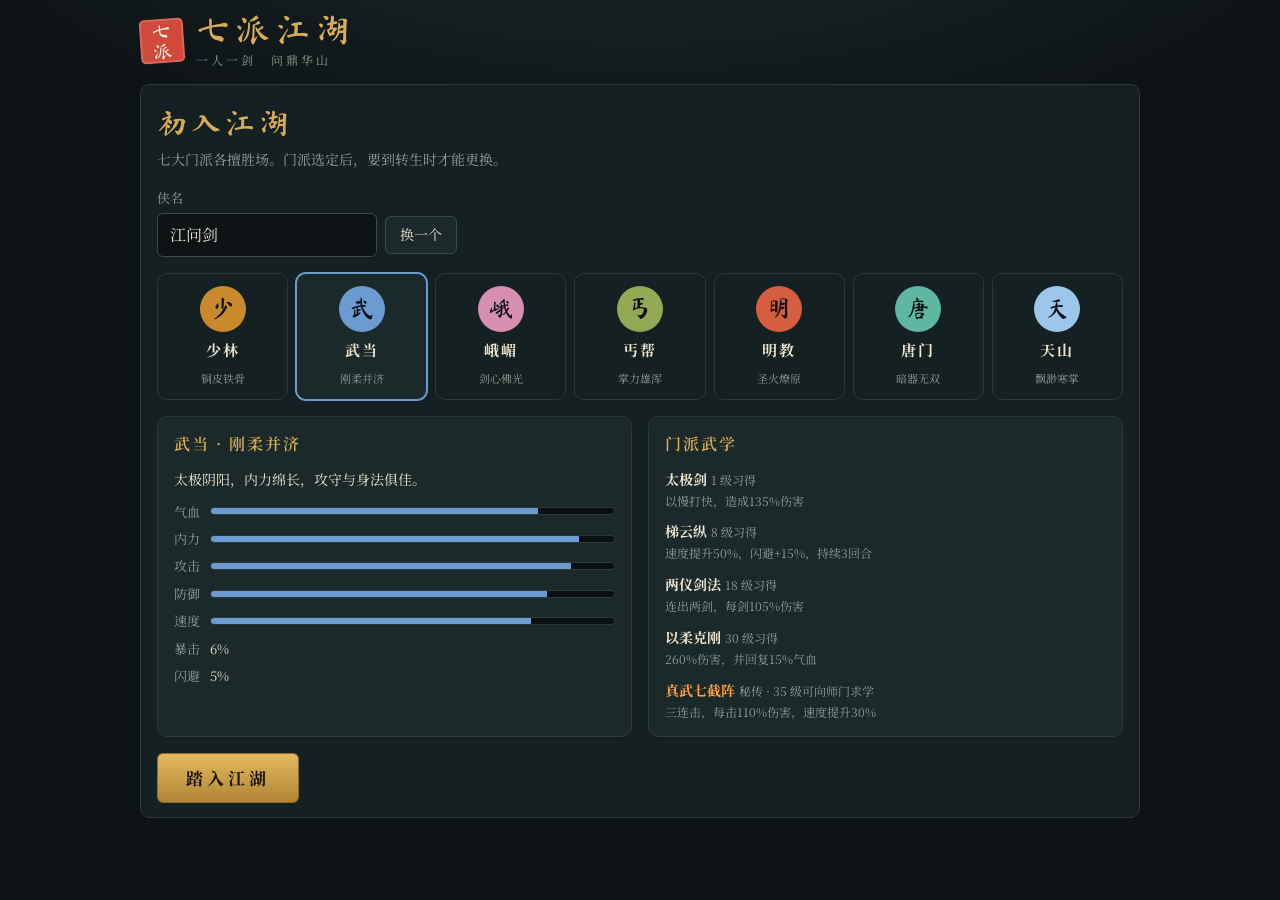
==== commit eade4767: "减少重复感：首领机制、江湖风云、武学搭配、悬赏、秘境主题与遗物、按进度开放 - 首领机制：七种特性（铁布衫、护体罡气、水遁回春、五毒缠身、黄沙遮眼、狂暴、剑意反震），江湖首领与塔主各有其一 - 每日江" ====
--- a/index.html
+++ b/index.html
@@ -353,6 +353,16 @@
 .hq .btn{white-space:normal;line-height:1.35;padding:6px 4px}
 
 @media (max-width:520px){.bracket{grid-template-columns:repeat(2,1fr)}.groups button{font-size:17px;padding:3px 12px}}
+
+/* 江湖风云、未开启的页签 */
+.fy{display:flex;flex-wrap:wrap;gap:4px 16px;align-items:baseline;padding:8px 14px;border-radius:8px;background:#1f1d14;border:1px solid #3d3420;font-size:13px;color:var(--muted)}
+.fy>b{font-family:var(--f-display);font-weight:400;font-size:18px;color:var(--gold);letter-spacing:2px}
+.fy em{font-style:normal;color:var(--fg);font-weight:600;margin-right:6px}
+.tabs button.locked{color:var(--dim);cursor:not-allowed}
+.tabs button.locked small{display:block;font-size:10px;letter-spacing:0;line-height:1.2}
+.skill .from{font-size:11px;color:var(--q2);margin-left:6px}
+.skill.on{border-color:var(--gold-d)}
+.skill .row{margin-top:6px}
 
 /* 提示 */
 .toasts{position:fixed;left:50%;transform:translateX(-50%);bottom:calc(16px + env(safe-area-inset-bottom,0px));z-index:80;display:flex;flex-direction:column;gap:6px;align-items:center;pointer-events:none;width:min(92vw,420px)}
@@ -485,6 +495,65 @@
 ];
 const STAGE_MOB=[0,0,1,1,2];
 
+/* ============ 首领机制 ============ */
+const MECH={
+ shield:{n:'铁布衫',d:'前三回合受到的伤害减半。先上增益、慢慢磨，别急着放大招'},
+ guard:{n:'护体罡气',d:'防御极高，但中毒、灼烧、寒毒等持续伤害对他翻倍'},
+ regen:{n:'水遁回春',d:'每三回合回复 10% 气血，被晕眩时无法回复。带控制招式'},
+ venom:{n:'五毒缠身',d:'每次命中都会让你中毒。带疗伤、吸血或速战速决'},
+ sand:{n:'黄沙遮眼',d:'闪避极高，但多段攻击更容易打中'},
+ berserk:{n:'狂暴',d:'气血低于一半时攻击和速度大增。把大招留到最后收尾'},
+ reflect:{n:'剑意反震',d:'反弹所受伤害，多段攻击被反弹得更多。用单发重招'},
+};
+const ZONE_MECH=['shield','guard','regen','venom','sand','berserk','reflect'];
+function applyMech(f,m){if(!m)return f;f.mech=m;if(m==='guard')f.def*=3;if(m==='sand')f.dodge+=30;return f}
+
+/* ============ 江湖风云 ============ */
+const FY=[
+ {id:'miaohui',n:'洛阳庙会',d:'奇遇令额外 +2，奇遇得到礼物的几率翻倍'},
+ {id:'lunjian',n:'华山论剑周',d:'论剑所得声望翻倍'},
+ {id:'rain',n:'大雨连绵',d:'灼烧伤害减半，中毒类伤害翻倍'},
+ {id:'xueyi',n:'血衣楼余孽作乱',d:'江湖首领掉落宝石、武魂的几率翻倍，但闯江湖时可能遭到血衣楼杀手伏击'},
+ {id:'fengshou',n:'丰收年',d:'采药挖矿产量翻倍'},
+ {id:'jiuxian',n:'酒仙下凡',d:'打坐收益 +50%'},
+ {id:'shangdui',n:'商队云集',d:'押镖镖银 +50%'},
+ {id:'taling',n:'塔灵苏醒',d:'通天塔首次闯过的奖励翻倍'},
+ {id:'yidong',n:'秘境异动',d:'秘境次数额外 +2，宝箱更容易出礼物'},
+ {id:'dufang',n:'赌坊开张大吉',d:'在赌坊赢钱多一成'},
+ {id:'shimen',n:'师门大比',d:'师门任务所得贡献翻倍'},
+];
+let FYC={d:'',ids:[]};
+function todayFY(){const d=today();if(FYC.d!==d){const h=[...d].reduce((s,c)=>s*31+c.charCodeAt(0),7)%100000;const a=Math.floor(seeded(h)*FY.length);let b=Math.floor(seeded(h+99)*(FY.length-1));if(b>=a)b++;FYC={d,ids:[FY[a].id,FY[b].id]}}return FYC.ids}
+const fy=id=>todayFY().includes(id);
+
+/* ============ 悬赏 ============ */
+const BOUNTIES=[
+ {n:'千面郎君',d:'易容大盗，从没人见过他的真面目',mech:'sand',sect:'tangmen',z:2,clue:'江南戏班新来了个花旦，长得比画还俊，却从不卸妆。'},
+ {n:'鬼影子',d:'专在半夜杀人的刺客',mech:'berserk',sect:'tianshan',z:5,clue:'雪域的牧民说，每到半夜羊圈里就少一只羊，雪地上却没有脚印。'},
+ {n:'铁罗汉',d:'少林叛徒，号称刀枪不入',mech:'guard',sect:'shaolin',z:1,clue:'嵩山脚下的铁匠铺，有个光头一口气买走了全部铁砂。'},
+ {n:'毒娘子',d:'往井里下毒的女人',mech:'venom',sect:'tangmen',z:3,clue:'竹海边的村子，一夜之间井水全变黑了。'},
+ {n:'沙里飞',d:'大漠马贼头子',mech:'sand',sect:'mingjiao',z:4,clue:'驼队说，黄沙里有一伙人，马蹄声比风还快。'},
+ {n:'血手人屠',d:'血衣楼余孽',mech:'reflect',sect:'mingjiao',z:6,clue:'华山脚下的客栈，掌柜说有个客人每天只点生肉。'},
+ {n:'翻江龙',d:'太湖水寨的余党',mech:'regen',sect:'gaibang',z:2,clue:'太湖上又有船被劫，劫匪潜进水里，半个时辰都没浮上来。'},
+ {n:'黑心判官',d:'贪官的打手，专收保护费',mech:'shield',sect:'wudang',z:0,clue:'洛阳城的商户都在抱怨，有人穿着官服挨家挨户收钱。'},
+];
+
+/* ============ 秘境主题与遗物 ============ */
+const MJ_THEME=[
+ {id:'gumu',n:'古墓',d:'机关和宝箱更多',w:{trap:10,chest:10}},
+ {id:'jianzhong',n:'剑冢',d:'强敌更多，守护者必掉剑谱',w:{elite:12}},
+ {id:'duku',n:'毒窟',d:'怪物攻击带毒，灵泉也更多',w:{spring:10}},
+ {id:'xianjing',n:'仙境',d:'隐士、灵泉和古匣更多',w:{sage:10,spring:6,relic:6}},
+];
+const RELICS={
+ xixue:{n:'噬血玉',d:'所有攻击吸血 10%'},xianshou:{n:'疾风令',d:'速度 +50%'},baoji:{n:'破军符',d:'暴击率 +15%'},huixue:{n:'回春佩',d:'每场胜利多回复 15% 气血'},
+ jingang:{n:'金刚符',d:'受到的伤害 -15%'},lianji:{n:'连环扣',d:'多段攻击伤害 +20%'},zhuoshao:{n:'火灵珠',d:'命中后 25% 几率令对手灼烧'},mingzhong:{n:'鹰眼石',d:'对手闪避 -20%'},
+};
+
+/* ============ 玩法解锁 ============ */
+const UNLOCK={jingmai:{lv:3},qiyu:{zc:1},lunjian:{zc:1},wuhun:{lv:10},lingshou:{lv:10},shimen:{lv:12},huodong:{lv:15},
+  tower:{zc:2},renqing:{zc:2},xuanshang:{zc:2},dufang:{zc:2},mijing:{zc:3},shenghuo:{zc:3},bingqipu:{zc:3},dahui:{zc:4}};
+
 /* ============ 主线剧情 ============ */
 const STORY=[
  {t:'残玉',
@@ -608,6 +677,7 @@
  {k:'gem2',n:'精炼宝石袋',p:500,d:'随机一颗 2 级宝石'},
  {k:'fruit',n:'灵果 ×5',p:100,d:'喂养灵兽用'},
  {k:'tok',n:'奇遇令',p:120,d:'多一次游历江湖的机会'},
+ {k:'steal',n:'偷师令',p:600,d:'随机学会一招其他门派的武功'},
 ];
 
 /* ============ 论剑 ============ */
@@ -659,6 +729,8 @@
  {id:'dandao',n:'丹道宗师',d:'成功炼丹 50 次',t:()=>S.stat.dan>=50,b:{hp:250}},
  {id:'zhujian',n:'铸剑名家',d:'锻造 30 件装备',t:()=>S.stat.forge>=30,b:{atk:20}},
  {id:'dushen',n:'赌神',d:'在赌坊累计赢得 50 万两',t:()=>S.gamble.win>=500000,b:{crit:3}},
+ {id:'shangjin',n:'赏金猎人',d:'缉拿 10 名悬赏要犯',t:()=>S.stat.bounty>=10,b:{atk:25}},
+ {id:'boca',n:'博采众长',d:'偷学 6 招其他门派的武功',t:()=>S.learned.length>=6,b:{mp:60,crit:2}},
 ];
 
 /* ============ 福利 ============ */
@@ -747,7 +819,7 @@
 const MJ_DEPTH=8;
 const MJ_LV={fight:-4,elite:-2,boss:-3}; // 秘境怪物相对人物等级的差值（连战且不回血，所以比江湖同级怪弱）
 const MJ_MOB=['山魈','守墓傀儡','毒蝎','石像武士','游魂','铜甲尸'];
-const RT={fight:{n:'刀光',d:'门后有人埋伏'},elite:{n:'煞气',d:'强敌镇守此门'},chest:{n:'宝光',d:'似乎藏着宝物'},trap:{n:'诡异',d:'机关重重'},sage:{n:'琴声',d:'有隐士在抚琴'},spring:{n:'水声',d:'灵泉涌动'},boss:{n:'秘境守护者',d:'最后一战'}};
+const RT={relic:{n:'古匣',d:'匣中似有遗物'},fight:{n:'刀光',d:'门后有人埋伏'},elite:{n:'煞气',d:'强敌镇守此门'},chest:{n:'宝光',d:'似乎藏着宝物'},trap:{n:'诡异',d:'机关重重'},sage:{n:'琴声',d:'有隐士在抚琴'},spring:{n:'水声',d:'灵泉涌动'},boss:{n:'秘境守护者',d:'最后一战'}};
 const RT_W=[['fight',30],['elite',12],['chest',18],['trap',15],['sage',12],['spring',13]];
 
 /* ============ 生活 ============ */
@@ -782,7 +854,7 @@
 let BT=null, SV=null, gemPick=null;
 
 function newGame(name,sect){
-  return {v:2,name,sect,lv:1,exp:0,silver:100,xw:0,jade:0,gx:0,fruit:0,rb:0,
+  return {v:3,name,sect,lv:1,exp:0,silver:100,xw:0,jade:0,gx:0,fruit:0,rb:0,learned:[],loadout:null,bounty:{day:'',list:[]},unlocked:{},
     train:{hp:0,mp:0,atk:0,def:0},bonus:{hp:0,mp:0,atk:0,def:0,spd:0,crit:0,dodge:0},
     mer:{ren:0,du:0},equip:{wpn:null,arm:null,acc:null,boot:null},bag:[],gems:{},reforge:null,
     souls:[],soulSlots:[null,null,null],pets:[],pet:null,secret:0,
@@ -794,7 +866,7 @@
     wb:null,
     qiyu:{tok:3,cur:null,last:-1,log:[]},arena:{rank:800,best:800,tries:10,claimed:false,rep:0},
     sign:{last:'',total:0},online:{day:today(),sec:0,got:0},
-    titles:[],title:null,stat:{boss:0,arenaWin:0,qiyu:0,escort:0,wbKill:0,enMax:0,sc:0,chushi:0,champ:0,mj:0,dan:0,forge:0},
+    titles:[],title:null,stat:{boss:0,arenaWin:0,qiyu:0,escort:0,wbKill:0,enMax:0,sc:0,chushi:0,champ:0,mj:0,dan:0,forge:0,bounty:0},
     karma:0,kd:{good:3,evil:3},comps:{xiao:0,su:0,liu:0,yan:0},compEv:{},comp:null,chatDay:{},gifts:{},giftKnown:{},
     tudi:[],xj:'',legends:[],dh:null,mj:{left:3,run:null},mat:{},gather:{herb:3,ore:3},pills:{kb:0,hx:0},pillUsed:0,
     gamble:{win:0,n:0,drunk:0},manual:false,gTab:{},
@@ -805,8 +877,15 @@
   o=fill(newGame(o.name,o.sect),o);
   if(o.tab==='xingnang')o.tab='zhuangbei';
   if(!o.sm.tasks.length)o.sm.day='';
+  if((o.v||1)<3){for(const k in UNLOCK)o.unlocked[k]=1;o.v=3} // 老存档已经玩过这些玩法，不再重新上锁
   return o;
 }
+/* 玩法按进度解锁：一旦开启就永久保留 */
+const zonesCleared=()=>S.prog.filter(p=>p>=6).length;
+function isOpen(k){const u=UNLOCK[k];return !u||S.rb>0||!!S.unlocked[k]||(u.lv?S.lv>=u.lv:zonesCleared()>=u.zc)}
+const unlockTxt=k=>{const u=UNLOCK[k];return u.lv?`${u.lv} 级开启`:`通关「${ZONES[u.zc-1].n}」开启`};
+function checkUnlock(){const n=[];for(const k in UNLOCK)if(!S.unlocked[k]&&isOpen(k)){S.unlocked[k]=1;n.push(TABN[k])}
+  if(n.length){toast(`<span class="q4">新玩法开启：${n.join('、')}</span>`);save()}}
 function save(){try{localStorage.setItem(SAVE_KEY,JSON.stringify(S))}catch(e){}}
 function load(){try{const t=localStorage.getItem(SAVE_KEY);if(!t)return null;const o=JSON.parse(t);if(!o||!o.sect||!SECTS[o.sect])return null;return migrate(o)}catch(e){return null}}
 const uid=()=>'u'+(S.uidc++);
@@ -906,7 +985,8 @@
   S.exp+=Math.round(e);
   while(S.lv<60&&S.exp>=needExp(S.lv)){
     S.exp-=needExp(S.lv);S.lv++;msgs.push(`突破至 ${S.lv} 级`);
-    for(const k of SECTS[S.sect].sk)if(k.lv===S.lv)msgs.push(`习得武学「${k.n}」`);
+    SECTS[S.sect].sk.forEach((k,i)=>{if(k.lv!==S.lv)return;msgs.push(`习得武学「${k.n}」`);
+      if(S.loadout){const lo=loadout();if(lo.length<4)S.loadout=[...lo,'own:'+i]}}); // 搭配里有空位就自动带上新学会的本门武学
     const si=SOUL_SLOT_LV.indexOf(S.lv);if(si>=0&&!S.rb)msgs.push(`第 ${si+1} 个武魂槽开启`);
     const mi=MER_REQ.indexOf(S.lv);if(mi>0)msgs.push(`可冲击经脉第 ${LAYER[mi]} 重`);
     if(S.lv===SECRET_LV&&!S.rb)msgs.push('可向师门求学秘传绝学');
@@ -915,7 +995,7 @@
   if(S.lv>=60)S.exp=0;
   return msgs;
 }
-function cultRate(){const m=1+.15*(S.cult.xf-1);return {exp:(2+S.lv*1.2)*m,xw:(1+S.lv*.15)*m}}
+function cultRate(){const m=(1+.15*(S.cult.xf-1))*(fy('jiuxian')?1.5:1);return {exp:(2+S.lv*1.2)*m,xw:(1+S.lv*.15)*m}}
 function cultPending(){const mins=Math.min(720,Math.max(0,(Date.now()-S.cult.last)/60000));const r=cultRate();return {mins,exp:Math.floor(r.exp*mins),xw:Math.floor(r.xw*mins)}}
 const xfCap=()=>Math.min(20,1+Math.floor(S.lv/3));
 const xfCost=()=>Math.round(120*Math.pow(S.cult.xf,2.1));
@@ -942,9 +1022,23 @@
     skills:s.sk.filter(k=>k.lv<=lv),cds:{},buffs:[],dots:[]};
 }
 function secretSkill(){const s=SECTS[S.sect].secret;return {...s,lv:SECRET_LV,mult:s.mult*(1+.12*(S.secret-1))}}
+/* 武学搭配：本门武学 key 为 own:序号，偷学的他派武学 key 为 门派:序号 */
+function skillOf(key){const [s,i]=key.split(':');const sect=s==='own'?S.sect:s;const k=SECTS[sect]&&SECTS[sect].sk[+i];return k?{...k,from:sect,key}:null}
+function knownSkills(){return [...SECTS[S.sect].sk.map((_,i)=>'own:'+i),...S.learned.filter(k=>k.split(':')[0]!==S.sect&&skillOf(k))]}
+const usable=key=>{const k=skillOf(key);return !!k&&k.lv<=S.lv};
+function loadout(){
+  const av=knownSkills().filter(usable);
+  if(!S.loadout)return av.filter(k=>k.startsWith('own:')).slice(0,4); // 没自己搭配过时，默认带本门已会的武学
+  return S.loadout.filter(k=>av.includes(k)).slice(0,4);
+}
+function learnSkill(sect){
+  const pool=[];for(const s of SECT_KEYS){if(s===S.sect||(sect&&s!==sect))continue;SECTS[s].sk.forEach((k,i)=>{const key=s+':'+i;if(!S.learned.includes(key))pool.push(key)})}
+  if(!pool.length)return '';const key=pick(pool);S.learned.push(key);const k=skillOf(key);
+  return `<span class="q4">偷学到${SECTS[k.from].n}武学「${k.n}」</span>`;
+}
 function mkPlayer(){
   const st=calcStats(),s=SECTS[S.sect];
-  const skills=s.sk.filter(k=>k.lv<=S.lv);
+  const skills=loadout().map(skillOf);
   if(S.secret&&secretOpen())skills.push(secretSkill());
   const p=S.pet&&S.pets.find(x=>x.id===S.pet);
   const lg=new Set(SLOTS.map(x=>S.equip[x]&&S.equip[x].lg).filter(Boolean));
@@ -969,19 +1063,25 @@
   const dmg=av.filter(k=>k.mult).sort((x,y)=>y.mult*(y.hits||1)-x.mult*(x.hits||1));
   return dmg[0]||null;
 }
-const tagsOf=f=>{const t=f.buffs.map(b=>b.src);f.dots.forEach(d=>t.push(d.l));if(f.stun)t.push('晕眩');return t};
+const tagsOf=f=>{const t=f.buffs.map(b=>b.src);if(f.mech)t.unshift(MECH[f.mech].n);if(f.rage)t.push('狂暴');f.dots.forEach(d=>t.push(d.l));if(f.stun)t.push('晕眩');return t};
+const hasRl=(f,id)=>!!(f.rl&&f.rl.has(id));
 // 战斗写成生成器：手动出招时在玩家出手前暂停，等待选择；自动战斗直接一路跑完
 function* battleGen(A,B,opt,log){
   const maxR=opt.rounds||40;
   const nm=f=>`<span class="${f.side}">${esc(f.name)}</span>`;
   const push=(text,side,fx)=>log.push({text,side,fx:fx||[],a:[A.hp,A.mp],b:[B.hp,B.mp],ta:tagsOf(A),tb:tagsOf(B)});
   const tick=f=>{f.buffs.forEach(b=>b.left--);f.buffs=f.buffs.filter(b=>b.left>0)};
+  const rain=fy('rain');
+  // 护体罡气挡不住持续伤害：对其施加的持续伤害翻 2.5 倍
+  const addDot=(t,v,n,l)=>{if(t.mech==='guard')v=Math.round(v*2.5);t.dots=t.dots.filter(d=>d.l!==l);t.dots.push({v,t:n,l})};
   const act=function*(a,t){
-    for(const d of a.dots){a.hp=Math.max(0,a.hp-d.v);d.t--;push(`${nm(a)} ${d.l}发作，损失 <b class="d">${d.v}</b> 气血`,a.side,[{on:a.side,v:'-'+d.v,k:'dmg'}])}
+    for(const d of a.dots){const v=rain?Math.round(d.v*(d.l==='灼烧'?.5:/毒/.test(d.l)?2:1)):d.v;a.hp=Math.max(0,a.hp-v);d.t--;push(`${nm(a)} ${d.l}发作，损失 <b class="d">${v}</b> 气血`,a.side,[{on:a.side,v:'-'+v,k:'dmg'}])}
     a.dots=a.dots.filter(d=>d.t>0);
     if(a.hp<=0)return;
     for(const k in a.cds)if(a.cds[k]>0)a.cds[k]--;
     if(a.stun){a.stun=false;tick(a);push(`${nm(a)} 被震晕，无法出手`,a.side);return}
+    if(a.mech==='regen'&&round%3===0){const h=Math.round(a.maxhp*.1);a.hp=Math.min(a.maxhp,a.hp+h);push(`${nm(a)} 运起水遁回春，回复 <b class="h">${h}</b> 气血`,a.side,[{on:a.side,v:'+'+h,k:'heal'}])}
+    if(a.mech==='berserk'&&!a.rage&&a.hp<a.maxhp*.5){a.rage=true;a.atk*=1.8;a.spd*=1.3;push(`${nm(a)} 气血翻涌，陷入狂暴！`,a.side)}
     let sk;
     if(a.manual){sk=yield a;if(sk==='auto'){a.manual=false;sk=chooseSkill(a)}else if(sk&&(sk.mp>a.mp||a.cds[sk.n]>0))sk=null}
     else sk=chooseSkill(a);
@@ -993,9 +1093,11 @@
       const hits=s.hits||1,K=50+5*a.lv;let total=0,landed=0,crits=0;
       a.nAct=(a.nAct||0)+1;const forceCrit=LA.has('yuchang')&&a.nAct%3===0;
       let mul=1;if(LA.has('tulong')&&t.boss)mul*=1.3;if(LA.has('bawang')&&a.hp/a.maxhp<.3)mul*=1.5;if(LA.has('xuantie'))mul*=1.2;if(LT.has('jinsi'))mul*=.85;
+      if(t.mech==='shield'&&round<=3)mul*=.5;if(hasRl(t,'jingang'))mul*=.85;if(hits>1&&hasRl(a,'lianji'))mul*=1.2;
       const defF=LA.has('yitian')?.7:1;
+      const dg=Math.min(t.mech==='sand'?60:40,eff(t,'dodge'))*(t.mech==='sand'&&hits>1?.5:1)-(hasRl(a,'mingzhong')?20:0);
       for(let i=0;i<hits;i++){
-        if(Math.random()*100<Math.min(40,eff(t,'dodge')))continue;
+        if(Math.random()*100<dg)continue;
         let d=eff(a,'atk')*s.mult*mul*K/(K+eff(t,'def')*defF)*R(.92,1.08);
         if((forceCrit&&!crits)||Math.random()*100<Math.min(60,a.crit+(s.crit||0))){d*=1.6;crits++}
         total+=Math.max(1,Math.round(d));landed++;
@@ -1007,10 +1109,13 @@
         fx.push({on:t.side,v:'-'+total,k:crits?'crit':'dmg'});
         const stl=(s.steal||0)+(a.lsteal||0)+(LA.has('xuedao')?.15:0);
         if(stl){const h=Math.round(total*stl);a.hp=Math.min(a.maxhp,a.hp+h);txt+=`，吸取 <b class="h">${h}</b> 气血`}
-        if(s.dot&&t.hp>0){const v=Math.max(1,Math.round(eff(a,'atk')*s.dot.k*K/(K+eff(t,'def'))));t.dots=t.dots.filter(d=>d.l!==s.dot.l);t.dots.push({v,t:s.dot.t,l:s.dot.l});txt+=`，${nm(t)} 身中${s.dot.l}`}
+        if(s.dot&&t.hp>0){addDot(t,Math.max(1,Math.round(eff(a,'atk')*s.dot.k*K/(K+eff(t,'def')))),s.dot.t,s.dot.l);txt+=`，${nm(t)} 身中${s.dot.l}`}
+        if(a.mech==='venom'&&t.hp>0){addDot(t,Math.max(1,Math.round(t.maxhp*.03)),3,'五毒');txt+=`，${nm(t)} 中了五毒`}
+        if(hasRl(a,'zhuoshao')&&t.hp>0&&Math.random()<.25){addDot(t,Math.max(1,Math.round(eff(a,'atk')*.35*K/(K+eff(t,'def')))),3,'灼烧');txt+=`，火灵珠燃起灼焰`}
+        if(t.mech==='reflect'&&a.hp>0){const back=Math.round(total*(hits>1?.2:.08));a.hp=Math.max(0,a.hp-back);txt+=`，剑意反震，${nm(a)} 受到 <b class="d">${back}</b> 点反伤`;fx.push({on:a.side,v:'-'+back,k:'dmg'})}
         if(s.stun&&t.hp>0&&Math.random()<s.stun*(t.boss?.5:1)){t.stun=true;txt+=`，${nm(t)} 被震晕`}
         if(LA.has('biyu')&&t.hp>0&&!t.stun&&Math.random()<.2*(t.boss?.5:1)){t.stun=true;txt+=`，箫声摇曳，${nm(t)} 心神失守`}
-        if(LA.has('bingpo')&&t.hp>0&&Math.random()<.3){const v=Math.max(1,Math.round(eff(a,'atk')*.4*K/(K+eff(t,'def'))));t.dots=t.dots.filter(d=>d.l!=='寒毒');t.dots.push({v,t:3,l:'寒毒'});txt+=`，银针透骨，${nm(t)} 身中寒毒`}
+        if(LA.has('bingpo')&&t.hp>0&&Math.random()<.3){addDot(t,Math.max(1,Math.round(eff(a,'atk')*.4*K/(K+eff(t,'def')))),3,'寒毒');txt+=`，银针透骨，${nm(t)} 身中寒毒`}
       }
     }
     if(s.heal){const h=Math.round(a.maxhp*s.heal);a.hp=Math.min(a.maxhp,a.hp+h);txt+=`，回复 <b class="h">${h}</b> 气血`;fx.push({on:a.side,v:'+'+h,k:'heal'})}
@@ -1071,8 +1176,9 @@
   if(i===0&&!S.story.seen[zi+'a']){S.story.seen[zi+'a']=1;save();showStory(st.pre,null,()=>fight(zi,i));return}
   if(i===5&&!S.story.seen[zi+'b']){S.story.seen[zi+'b']=1;save();showStory(st.boss,null,()=>fight(zi,i));return}
   if(S.karma<=-150&&Math.random()<.1){startBattle(mkNPC('名门弟子',pick(['shaolin','wudang','emei']),S.lv,1,'追杀'),{type:'hunt',zi,i,title:'通缉 · 名门弟子追杀'});return}
+  if(fy('xueyi')&&Math.random()<.08){startBattle(mkNPC('血衣楼杀手',pick(SECT_KEYS),S.lv,.95,'血衣楼'),{type:'xueyi',zi,i,title:'血衣楼杀手伏击'});return}
   const boss=i===5,lv=stageLv(z,i),name=boss?z.boss:z.mobs[STAGE_MOB[i]];
-  const m=mkMonster(name,lv,boss,false);if(boss)m.skills[0].n=z.bs;
+  const m=applyMech(mkMonster(name,lv,boss,false),boss?ZONE_MECH[zi]:null);if(boss)m.skills[0].n=z.bs;
   startBattle(m,{type:'stage',zi,i,manualOK:boss,title:`${z.n} · ${boss?'首领':'第 '+(i+1)+' 战'}`});
 }
 function startBattle(enemy,ctx){
@@ -1102,8 +1208,8 @@
       if(boss||Math.random()<.25)rw.push(dropItem(lv,rollQ(boss)));
       const first=ctx.i===S.prog[ctx.zi];
       if(boss){const j=10+lv;S.jade+=j;rw.push(`魂玉 +${j}`);
-        if(first||Math.random()<.15){const so=randomSoul(first?2:1);rw.push(`获得武魂 ${soulTag(so)}`)}
-        if(Math.random()<.3)rw.push(addGem(pick(GEMK),1));
+        if(first||Math.random()<.15*(fy('xueyi')?2:1)){const so=randomSoul(first?2:1);rw.push(`获得武魂 ${soulTag(so)}`)}
+        if(Math.random()<(fy('xueyi')?.6:.3))rw.push(addGem(pick(GEMK),1));
         if(ctx.zi>=5&&Math.random()<.03){const t=grantLegend('yitian');if(t)rw.push(t)}}
       if(Math.random()<.04){S.qiyu.tok=Math.min(9,S.qiyu.tok+1);rw.push('奇遇令 +1')}
       if(first){S.prog[ctx.zi]++;rw.push('<span class="q4">首次通关</span>');
@@ -1119,15 +1225,15 @@
       S.stat.arenaWin++;const old=S.arena.rank;
       if(ctx.foe.rank<old){S.arena.rank=ctx.foe.rank;S.arena.best=Math.min(S.arena.best,S.arena.rank);rw.push(`排名 ${old} → <span class="q4">${S.arena.rank}</span>`);
         if(S.arena.rank<=10)newsPush(`【${esc(S.name)}】在论剑中击败【${ctx.foe.name}】，登上第 ${S.arena.rank} 名！`)}
-      S.arena.rep+=15;rw.push('声望 +15');
-    }else{S.arena.rep+=3;rw.push('虽败犹荣，声望 +3')}
+      {const p=fy('lunjian')?30:15;S.arena.rep+=p;rw.push(`声望 +${p}`)}
+    }else{const p=fy('lunjian')?6:3;S.arena.rep+=p;rw.push(`虽败犹荣，声望 +${p}`)}
   }else if(ctx.type==='tower'){
     const run=S.tower.run,f=run.floor;
     if(win){
       track('tower');S.kills++;
       if(f>S.tower.best){
         S.tower.best=f;rw.push(`<span class="q4">新纪录：第 ${f} 层</span>`);
-        const g=30+f*15,x=5+f*2;S.silver+=g;S.xw+=x;rw.push(`银两 +${g}`,`修为 +${x}`);
+        const tm=fy('taling')?2:1,g=(30+f*15)*tm,x=(5+f*2)*tm;S.silver+=g;S.xw+=x;rw.push(`银两 +${g}`,`修为 +${x}`);
         gainExp(12+enemy.lv*6).forEach(m=>rw.push(`<span class="q4">${m}</span>`));
         if(f%5===0){const j=10+f;S.jade+=j;rw.push(`魂玉 +${j}`)}
         if(f===50){const t=grantLegend('xuantie');if(t)rw.push(t)}
@@ -1161,12 +1267,23 @@
     const D=S.dh,r=D.r;
     if(win){const g=S.lv*80*(r+1),p=25*(r+1);S.silver+=g;S.arena.rep+=p;D.r++;rw.push(r<3?`晋级${DH_ROUND[r+1]}`:'<span class="q4">武林大会夺魁！</span>',`银两 +${fmt(g)}`,`声望 +${p}`);
       if(D.r>=4){S.stat.champ++;const t=grantLegend('bawang');if(t)rw.push(t);else rw.push(`获得武魂 ${soulTag(randomSoul(3))}`,addGem(pick(GEMK),3));
+        const l=learnSkill(DH_NPC[D.opp[3]][1]);if(l)rw.push(l+'（与决赛对手过招时偷师）');
         newsPush(`【${esc(S.name)}】在本届武林大会夺魁，号令群雄！`)}}
     else{D.out=true;rw.push(`止步${DH_ROUND[r]}。下周再来。`)}
   }else if(ctx.type==='mijing'){
     const run=S.mj.run;
-    if(win){S.kills++;run.hp=Math.min(1,A.hp/A.maxhp+.12);rw.push(...mjWin(ctx.room,enemy))}
+    if(win){S.kills++;run.hp=Math.min(1,A.hp/A.maxhp+.12+((run.relics||[]).includes('huixue')?.15:0));rw.push(...mjWin(ctx.room,enemy))}
     else{S.mj.run=null;rw.push(`你在秘境第 ${run.depth} 关力竭退出，已得的东西都带出来了。`)}
+  }else if(ctx.type==='xueyi'){
+    if(win){S.kills++;const g=S.lv*60;S.silver+=g;rw.push(`击退血衣楼杀手。银两 +${fmt(g)}`,`搜出${addGift(randomGift())}`)}
+    else rw.push('你负伤逃走，杀手没有追来。');
+  }else if(ctx.type==='bounty'){
+    const b=S.bounty.list[ctx.bi],B=BOUNTIES[b.i];
+    if(win){b.done=true;S.kills++;S.stat.bounty++;const g=S.lv*100;S.silver+=g;S.arena.rep+=30;
+      rw.push(`<span class="q4">${B.n}伏法</span>`,`赏银 +${fmt(g)}`,'声望 +30',`缴获${addGift(randomGift())}`);
+      if(Math.random()<.3){const l=learnSkill(B.sect);if(l)rw.push(l)}
+      newsPush(`【${esc(S.name)}】缉拿了悬赏要犯「${B.n}」！`)}
+    else rw.push(`${B.n}太难缠了。他还在这一带，你可以准备好了再来。`);
   }
   return rw;
 }
@@ -1228,7 +1345,7 @@
 function btEnd(){
   clearInterval(BT.timer);BT.done=true;
   const win=BT.res.win,c=BT.ctx;
-  const autoStage=S.auto&&(c.type==='stage'||c.type==='hunt')&&win&&S.story.pend==null;
+  const autoStage=S.auto&&(c.type==='stage'||c.type==='hunt'||c.type==='xueyi')&&win&&S.story.pend==null;
   const autoTower=S.tAuto&&c.type==='tower'&&win&&S.tower.run&&!S.tower.run.picks;
   const big=c.type==='wb'?(win?'斩':'伤'):(win?'胜':'败');
   $('#bt-foot').outerHTML=`<div class="result ${win||c.type==='wb'?'win':'lose'}"><span class="res-big">${big}</span><ul class="rw">${BT.reward.map(r=>`<li>${r}</li>`).join('')}</ul></div>
@@ -1257,7 +1374,7 @@
 function doOnline(){if(!onlineReady())return '';S.online.got++;const r=Math.random();
   if(r<.4){const g=S.lv*40;S.silver+=g;return `银两 +${fmt(g)}`}if(r<.65){S.jade+=15;return '魂玉 +15'}if(r<.85){S.fruit+=1;return '灵果 +1'}if(r<.95)return addGem(pick(GEMK),1);
   S.qiyu.tok=Math.min(9,S.qiyu.tok+1);return '奇遇令 +1'}
-function doSmClaims(){let n=0;for(const x of S.sm.tasks)if(!x.got&&x.cur>=x.need){x.got=true;S.gx+=50;S.silver+=S.lv*40;n++}
+function doSmClaims(){let n=0;for(const x of S.sm.tasks)if(!x.got&&x.cur>=x.need){x.got=true;S.gx+=fy('shimen')?100:50;S.silver+=S.lv*40;n++}
   let t='';if(!S.sm.bonus&&S.sm.tasks.length&&S.sm.tasks.every(x=>x.got)){S.sm.bonus=true;S.gx+=100;t=addGem(pick(GEMK),1)}return {n,t}}
 function mkWB(){const W=S.wb,b=WBS[W.idx];const B=mkNPC(b.n,b.s,S.lv+2,1.1,'世界首领');B.maxhp=W.max;B.hp=W.hp;B.boss=true;B.atk*=.85;return B}
 const towerPrep=run=>A=>{const b=run.b;A.atk*=1+b.atk;A.def*=1+b.def;A.spd*=1+b.spd;A.crit+=b.crit;A.dodge+=b.dodge;A.lsteal=b.steal;
@@ -1304,14 +1421,21 @@
 const randHerb=()=>wpick([['renshen',45],['lingzhi',35],['xuelian',20]]);
 const randOre=()=>wpick([['xuantie',55],['hantie',33],['yuntie',12]]);
 function addMat(k,n=1){S.mat[k]=(S.mat[k]||0)+n;return `${MATS[k]} +${n}`}
-function doGather(t){S.gather[t]--;const n=1+(Math.random()<.4?1:0);return (t==='herb'?'上山采药：':'下矿挖矿：')+addMat(t==='herb'?randHerb():randOre(),n)}
+function doGather(t){S.gather[t]--;const n=(1+(Math.random()<.4?1:0))*(fy('fengshou')?2:1);return (t==='herb'?'上山采药：':'下矿挖矿：')+addMat(t==='herb'?randHerb():randOre(),n)}
 const hasMats=need=>Object.entries(need).every(([k,n])=>(S.mat[k]||0)>=n);
 const matTxt=need=>Object.entries(need).map(([k,n])=>`${MATS[k]}×${n}`).join(' ');
 
 /* ============ 武林大会与秘境 ============ */
 const weekId=()=>Math.floor((Date.now()/864e5+3)/7);
 function ensureDH(){const w=weekId();if(S.dh&&S.dh.wk===w)return;S.dh={wk:w,r:0,out:false,opp:shuffle(DH_NPC.map((_,i)=>i)).slice(0,4)}}
-function mjRoll(){const n=Math.random()<.3?2:3,set=new Set();while(set.size<n)set.add(wpick(RT_W));return [...set]}
+function mjRoll(){
+  const th=MJ_THEME.find(x=>S.mj.run&&x.id===S.mj.run.theme)||{w:{}};
+  const W=[...RT_W.map(([k,w])=>[k,w+(th.w[k]||0)]),['relic',6+(th.w.relic||0)]];
+  const n=Math.random()<.3?2:3,set=new Set();while(set.size<n)set.add(wpick(W));return [...set];
+}
+function mjRelicPick(){const run=S.mj.run;run.relics=run.relics||[];const pool=Object.keys(RELICS).filter(k=>!run.relics.includes(k));if(pool.length)run.rpick=shuffle(pool).slice(0,3)}
+function mjPrep(run){return A=>{A.atk*=1+run.b.atk;A.def*=1+run.b.def;A.hp=Math.max(1,Math.round(A.maxhp*run.hp));
+  A.rl=new Set(run.relics||[]);if(A.rl.has('xixue'))A.lsteal=(A.lsteal||0)+.1;if(A.rl.has('xianshou'))A.spd*=1.5;if(A.rl.has('baoji'))A.crit+=15}}
 function mjNext(){const run=S.mj.run;run.depth++;if(run.depth>MJ_DEPTH){run.opts=['boss'];run.hp=Math.min(1,run.hp+.3)}else run.opts=mjRoll()} // 守护者门前回复三成气血
 function mjLog(t,o){const run=S.mj.run;run.log.unshift(`第 ${run.depth} 关「${RT[t].n}」：${o.join('，').replace(/<[^>]+>/g,'')}`);run.log=run.log.slice(0,6)}
 function mjWin(room,enemy){
@@ -1320,9 +1444,11 @@
     o.push('<span class="q4">秘境通关</span>',`获得武魂 ${soulTag(randomSoul(Math.random()<.3?3:2))}`,addGem(pick(GEMK),2));
     const j=30+S.lv;S.jade+=j;o.push(`魂玉 +${j}`,`礼物${addGift(pick(['jianpu','zihua','mingzhu']))}`);for(let i=0;i<3;i++)o.push(addMat(Math.random()<.5?randHerb():randOre(),1));
     if(Math.random()<.25){const t=grantLegend('yuchang');if(t)o.push(t)}
+    if(S.mj.run.theme==='jianzhong')o.push(`剑谱${addGift('jianpu')}`);
+    if(Math.random()<.3){const l=learnSkill();if(l)o.push(l)}
     S.stat.mj++;S.mj.run=null;return o;
   }
-  if(room==='elite')o.push(addGem(pick(GEMK),Math.random()<.4?2:1),addMat(randOre(),1),addMat(randHerb(),1));
+  if(room==='elite'){o.push(addGem(pick(GEMK),Math.random()<.4?2:1),addMat(randOre(),1),addMat(randHerb(),1));if(Math.random()<.3){mjRelicPick();o.push('守卫身后有个古匣')}}
   else{const g=S.lv*8;S.silver+=g;o.push(`银两 +${g}`,addMat(Math.random()<.6?randHerb():randOre(),1))}
   mjLog(room,[`击败${enemy.name}`,...o]);mjNext();return o;
 }
@@ -1331,7 +1457,7 @@
 let BET=0,DICE=null,CRI=null,HQ=null,FSLOT='wpn';
 const betAmt=()=>[100,1000,10000,Math.max(100,Math.floor(S.silver*.1))][BET];
 function gamble(win,bet,total){
-  if(win){const g=Math.round(bet*(total-1));S.silver+=g;S.gamble.win+=g}else S.silver-=bet;S.gamble.n++;
+  if(win){const g=Math.round(bet*(total-1)*(fy('dufang')?1.1:1));S.silver+=g;S.gamble.win+=g}else S.silver-=bet;S.gamble.n++;
   if(S.gamble.win>=100000&&!S.legends.includes('biyu')){const t=grantLegend('biyu');toast(t);
     showStory([['赌坊老板','这位客官手气太旺，再赌下去小店就要关门了。'],['赌坊老板','这支碧玉箫是镇店之宝，送您了。求您……换一家赌坊玩吧。']],null,()=>render())}
 }
@@ -1439,6 +1565,12 @@
  {t:'荒山剑冢',d:'荒山里有一座剑冢，插满了锈迹斑斑的断剑。',ch:[
   {l:'挖开剑冢',k:-3,fn:()=>Math.random()<.5?`剑冢底下压着半本剑谱。获得${addGift('jianpu')}`:`只挖出一堆锈铁。${addMat('xuantie',2)}`},
   {l:'祭拜离开',k:2,fn:()=>Math.random()<.3?`你拜了三拜。起身时，一阵风吹来一页残谱。获得${addGift('jianpu')}`:'你拜了三拜，转身离去。'}]},
+ {t:'残破秘籍',d:'旧书摊的角落里压着一本残破的秘籍，封皮上的门派印记已经模糊。',ch:[
+  {l:'买下研读',cost:()=>200+S.lv*10,fn:()=>{const t=learnSkill();if(t)return `你挑灯夜读了三天三夜，${t}。去「人物」页的武学搭配里装上它。`;const x=Math.round(40+S.lv*8);S.xw+=x;return `都是你早已会的招式，倒也温故知新。修为 +${x}`}},
+  {l:'翻翻就走',fn:()=>{const x=Math.round(20+S.lv*5);S.xw+=x;return `你随手翻了几页，若有所思。修为 +${x}`}}]},
+ {t:'过路高手',d:'茶馆里，一个外乡人正和人比划拳脚，招式和你见过的都不一样。',ch:[
+  {l:'上前讨教',fn:()=>({battle:mkNPC('过路高手',pick(SECT_KEYS.filter(x=>x!==S.sect)),S.lv,.95),win:()=>{const t=learnSkill();return t?`过了几十招，你看清了他的路数。${t}`:'他抱拳说你武功已臻化境，转身走了。'},lose:'他点到为止，笑着说你还得再练几年。'})},
+  {l:'在旁边看',fn:()=>{const e=Math.round(needExp(S.lv)*.1);gainExp(e).forEach(toast);return `你看了一下午，心里默默记下几招。经验 +${e}`}}]},
 ];
 
 /* ============ 论剑 ============ */
@@ -1447,11 +1579,20 @@
   return {rank,name:SUR[Math.floor(s1*SUR.length)]+GIV[Math.floor(s2*GIV.length)],sect:SECT_KEYS[Math.floor(s3*7)],lv:clamp(S.lv+Math.round(str*4+s1*2-2),1,60),m:.75+str*.3};
 }
 const foePower=f=>powerOf(mkNPC(f.name,f.sect,f.lv,f.m));
-const arenaReward=()=>({rep:Math.max(20,Math.round(300-S.arena.rank*.3)),silver:Math.round((1000-S.arena.rank)*.5+S.lv*20)});
+const arenaReward=()=>({rep:Math.max(20,Math.round(300-S.arena.rank*.3))*(fy('lunjian')?2:1),silver:Math.round((1000-S.arena.rank)*.5+S.lv*20)});
 
 /* ============ 通天塔 ============ */
 const towerCP=()=>S.tower.best>=10?Math.floor(S.tower.best/10)*10+1:1;
-function towerEnemy(f){const boss=f%10===0;const name=boss?TOWER_BOSS[(f/10-1)%TOWER_BOSS.length]:TOWER_MOB[f%TOWER_MOB.length];return mkMonster(name,f+4,boss,!boss&&f%5===0)}
+function towerEnemy(f){const boss=f%10===0;const name=boss?TOWER_BOSS[(f/10-1)%TOWER_BOSS.length]:TOWER_MOB[f%TOWER_MOB.length];
+  return applyMech(mkMonster(name,f+4,boss,!boss&&f%5===0),boss?ZONE_MECH[(f/10-1)%ZONE_MECH.length]:null)}
+/* ============ 悬赏 ============ */
+function ensureBounty(){
+  if(S.bounty.day===today())return;
+  const zs=[0,1,2,3,4,5,6];
+  S.bounty={day:today(),list:shuffle(BOUNTIES.map((_,i)=>i)).slice(0,3).map(i=>{const z=BOUNTIES[i].z;
+    return {i,tries:2,found:false,done:false,opts:shuffle([z,...shuffle(zs.filter(x=>x!==z)).slice(0,2)])}})};
+}
+const mkBounty=b=>{const B=BOUNTIES[b.i];return applyMech(mkNPC(B.n,B.sect,S.lv+1,.9,'悬赏'),B.mech)};
 function towerFight(){
   const run=S.tower.run;if(!run||run.picks||BT)return;
   const f=run.floor,m=towerEnemy(f);
@@ -1461,7 +1602,7 @@
 /* ============ 押镖 ============ */
 function escComplete(){
   const run=S.escort.run,g=ESC[run.g],rw=[];
-  const sil=(g.dep+g.rw)*S.lv;S.silver+=sil;S.gx+=20;rw.push(`<span class="q4">镖车平安抵达</span>`,`银两 +${fmt(sil)}（含押金）`,'贡献 +20');
+  const sil=Math.round((g.dep+g.rw*(fy('shangdui')?1.5:1))*S.lv);S.silver+=sil;S.gx+=20;rw.push(`<span class="q4">镖车平安抵达</span>`,`银两 +${fmt(sil)}（含押金）`,'贡献 +20');
   if(run.g===2)rw.push(addGem(pick(GEMK),2));else if(Math.random()<(run.g?.5:.2))rw.push(addGem(pick(GEMK),1));
   if(run.g>0){S.fruit+=1;rw.push('灵果 +1')}
   if(Math.random()<.35)rw.push(`客商谢礼${addGift(randomGift())}`);
@@ -1485,7 +1626,7 @@
   if(S.sm.day!==d)genTasks();
   if(S.online.day!==d)S.online={day:d,sec:0,got:0};
   if(S.day!==d){S.day=d;S.arena.tries=10;S.arena.claimed=false;S.qiyu.tok=Math.min(9,S.qiyu.tok+3);S.escort.left=3;
-    S.kd={good:3,evil:3};S.gather={herb:3,ore:3};S.mj.left=3;S.chatDay={};save();toast('新的一天：论剑、押镖次数已重置，奇遇令 +3，师门任务已刷新')}
+    S.kd={good:3,evil:3};S.gather={herb:3,ore:3};S.mj.left=3+(fy('yidong')?2:0);S.chatDay={};if(fy('miaohui'))S.qiyu.tok=Math.min(11,S.qiyu.tok+2);save();toast('新的一天：论剑、押镖次数已重置，奇遇令 +3，师门任务已刷新')}
 }
 function checkAch(){
   for(const a of ACHS)if(!S.titles.includes(a.id)&&a.t()){S.titles.push(a.id);if(!S.title)S.title=a.id;toast(`获得称号 <span class="q4">「${a.n}」</span>`);save()}
@@ -1516,9 +1657,9 @@
 
 /* ============ 渲染 ============ */
 const TABS=[['renwu','人物'],['jianghu','江湖'],['tower','通天塔'],['shimen','师门'],['huodong','活动'],['fuli','福利'],['xiulian','修炼'],['jingmai','经脉'],['wuhun','武魂'],['lingshou','灵兽'],['qiyu','奇遇'],['lunjian','论剑'],['zhuangbei','装备'],
-  ['renqing','人情'],['bingqipu','兵器谱'],['dahui','武林大会'],['mijing','秘境'],['shenghuo','生活'],['dufang','赌坊']];
+  ['renqing','人情'],['bingqipu','兵器谱'],['dahui','武林大会'],['mijing','秘境'],['shenghuo','生活'],['dufang','赌坊'],['xuanshang','悬赏']];
 const TABN=Object.fromEntries(TABS);
-const GROUPS=[['角色',['renwu','zhuangbei','wuhun','lingshou','bingqipu']],['修行',['xiulian','jingmai','shimen','shenghuo']],['江湖',['jianghu','tower','mijing','qiyu']],['争锋',['lunjian','dahui','huodong']],['人情',['renqing','dufang','fuli']]];
+const GROUPS=[['角色',['renwu','zhuangbei','wuhun','lingshou','bingqipu']],['修行',['xiulian','jingmai','shimen','shenghuo']],['江湖',['jianghu','xuanshang','tower','mijing','qiyu']],['争锋',['lunjian','dahui','huodong']],['人情',['renqing','dufang','fuli']]];
 const groupOf=t=>Math.max(0,GROUPS.findIndex(g=>g[1].includes(t)));
 const brand=()=>`<header class="top"><div class="brand"><span class="seal">七<br>派</span><div><h1>七派江湖</h1><p class="sub">一人一剑　问鼎华山</p></div></div>
   ${S?'<div class="top-r"><span class="saved">进度自动保存于本浏览器</span><button class="btn sm" data-a="dailyAll">一键日常</button><button class="sc-btn" data-a="shouchong">首充送屠龙宝刀</button></div>':''}</header>`;
@@ -1527,10 +1668,13 @@
   const app=$('#app');
   $('#news').hidden=!S;
   if(!S){app.innerHTML=brand()+renderCreate();return}
-  checkDaily();refreshLegends();updTudi();checkAch();
+  checkDaily();refreshLegends();updTudi();ensureBounty();checkUnlock();checkAch();
+  if(!isOpen(S.tab))S.tab='jianghu';
   const st=calcStats(),s=SECTS[S.sect],need=needExp(S.lv);
   const ttl=S.title&&ACHS.find(a=>a.id===S.title);
-  const badge=k=>{
+  const badge=k=>isOpen(k)?badge0(k):'';
+  const badge0=k=>{
+    if(k==='xuanshang'&&S.bounty.list.some(b=>!b.done&&(b.found||b.tries>0)))return '<span class="dot"></span>';
     if(k==='qiyu'&&(S.qiyu.tok>0||S.qiyu.cur!==null))return `<span class="badge">${S.qiyu.cur!==null?'!':S.qiyu.tok}</span>`;
     if(k==='lunjian'&&(S.arena.tries>0||!S.arena.claimed))return '<span class="dot"></span>';
     if(k==='xiulian'&&cultPending().mins>=60)return '<span class="dot"></span>';
@@ -1555,8 +1699,10 @@
     <div class="power"><span class="lbl">战力</span><b>${fmt(st.power)}</b></div>
     <ul class="res"><li><span>银两</span>${fmt(S.silver)}</li><li><span>修为</span>${fmt(S.xw)}</li><li><span>魂玉</span>${fmt(S.jade)}</li><li><span>声望</span>${fmt(S.arena.rep)}</li><li><span>贡献</span>${fmt(S.gx)}</li><li><span>灵果</span>${S.fruit}</li><li><span>奇遇令</span>${S.qiyu.tok}</li></ul>
   </section>
+  <section class="fy" aria-label="今日江湖风云"><b>今日江湖风云</b>${todayFY().map(id=>{const f=FY.find(x=>x.id===id);return `<span><em>${f.n}</em>${f.d}</span>`}).join('')}</section>
   <nav class="groups" aria-label="分类">${GROUPS.map(([n,ts],i)=>`<button aria-pressed="${i===groupOf(S.tab)}" data-a="group" data-v="${i}">${n}${ts.some(t=>badge(t))?'<span class="dot"></span>':''}</button>`).join('')}</nav>
-  <nav class="tabs" role="tablist">${GROUPS[groupOf(S.tab)][1].map(k=>`<button role="tab" aria-selected="${S.tab===k}" data-a="tab" data-v="${k}">${TABN[k]}${badge(k)}</button>`).join('')}</nav>
+  <nav class="tabs" role="tablist">${GROUPS[groupOf(S.tab)][1].map(k=>isOpen(k)?`<button role="tab" aria-selected="${S.tab===k}" data-a="tab" data-v="${k}">${TABN[k]}${badge(k)}</button>`
+    :`<button role="tab" class="locked" aria-disabled="true" data-a="tabLocked" data-v="${k}" title="${unlockTxt(k)}">${TABN[k]}<small>${unlockTxt(k)}</small></button>`).join('')}</nav>
   <main class="panel">${(PANELS[S.tab]||PANELS.jianghu)(st)}</main>`;
 }
 
@@ -1589,7 +1735,7 @@
 const PANELS={
 renwu(st){
   const s=SECTS[S.sect],mb=meridianBonus();
-  const sk=[...s.sk.map(k=>({...k,locked:k.lv>S.lv})),{...s.secret,lv:SECRET_LV,secret:true,locked:!S.secret}];
+  const lo=loadout(),known=knownSkills();
   const can=S.lv>=60&&S.rb<5;
   return `<div class="grid2">
    <section class="box"><h3>属性</h3><dl class="stats">${['hp','mp','atk','def','spd','crit','dodge'].map(k=>`<div><dt>${STN[k]}</dt><dd>${isPct(k)?st[k].toFixed(1)+'%':fmt(st[k])}</dd></div>`).join('')}</dl>
@@ -1599,7 +1745,15 @@
     ${S.rb>=5?'<p class="q4">已达五转，登峰造极。</p>':`<div class="sectpick">${SECT_KEYS.map(k=>`<button aria-pressed="${(RBS||S.sect)===k}" data-a="rbSect" data-v="${k}">${SECTS[k].n}</button>`).join('')}</div>
     <div class="row"><button class="btn ${rbArm?'red':'pri'}" data-a="rebirth" ${can?'':'disabled'}>${!can?'满 60 级后可转生':rbArm?`再点一次，转生为${SECTS[RBS||S.sect].n}弟子`:'转生'}</button></div>`}</section>
   </div>
-  <section class="box"><h3>${s.n}武学 <small>战斗中自动施展</small></h3><div class="skills">${sk.map(k=>`<div class="skill ${k.locked?'locked':''} ${k.secret?'secret':''}"><div class="sk-h"><b class="${k.secret?'q4':''}">${k.n}${k.secret&&S.secret?` · ${CN[S.secret]}重`:''}</b><span>${k.secret&&!S.secret?'秘传 · 在师门求学':k.locked?`${k.lv} 级习得`:`内力 ${k.mp}${k.cd?` · 冷却 ${k.cd} 回合`:''}`}</span></div><p>${k.d}</p></div>`).join('')}</div></section>
+  <section class="box"><h3>武学搭配 <small>最多带 4 招上阵（秘传绝学另算）；他派武学可从奇遇、秘境、悬赏、武林大会和师门偷师得来</small></h3>
+   <div class="skills">${[0,1,2,3].map(i=>{const key=lo[i],k=key&&skillOf(key);
+     return k?`<div class="skill on"><div class="sk-h"><b>${k.n}${k.from!==S.sect?`<span class="from">${SECTS[k.from].n}</span>`:''}</b><span>内力 ${k.mp}${k.cd?` · 冷却 ${k.cd} 回合`:''}</span></div><p>${k.d}</p>
+       <div class="row"><button class="btn sm" data-a="skUn" data-v="${key}">卸下</button></div></div>`:`<div class="skill locked"><div class="sk-h"><b>空位</b></div><p>从下面挑一招装上</p></div>`}).join('')}
+    ${S.secret?`<div class="skill secret"><div class="sk-h"><b class="q4">${s.secret.n} · ${CN[S.secret]}重</b><span>秘传 · 常驻</span></div><p>${s.secret.d}</p></div>`:''}</div>
+   <h3 style="font-size:14px;color:var(--muted);letter-spacing:1px">已会的武学（${known.length}）</h3>
+   <div class="skills">${known.map(key=>{const k=skillOf(key),on=lo.includes(key),ok=k.lv<=S.lv;
+     return `<div class="skill ${ok?'':'locked'} ${on?'on':''}"><div class="sk-h"><b>${k.n}${k.from!==S.sect?`<span class="from">${SECTS[k.from].n}</span>`:''}</b><span>${ok?`内力 ${k.mp}${k.cd?` · 冷却 ${k.cd} 回合`:''}`:`${k.lv} 级可用`}</span></div><p>${k.d}</p>
+       ${ok?`<div class="row">${on?'<span class="note">已上阵</span>':`<button class="btn sm pri" data-a="skEq" data-v="${key}" ${lo.length>=4?'disabled':''}>${lo.length>=4?'先卸下一招':'装上'}</button>`}</div>`:''}</div>`}).join('')}</div></section>
   <section class="box"><h3>称号 <small>已获得 ${S.titles.length} / ${ACHS.length}，佩戴一个称号即获得它的属性</small></h3>
    <div class="achs">${ACHS.map(a=>{const on=S.titles.includes(a.id),w=S.title===a.id;return `<div class="ach ${on?'':'off'} ${w?'worn':''}"><b>${a.n}</b><span>${a.d}</span><span>${stList(a.b)}</span>${on?`<button class="btn sm ${w?'':'pri'}" data-a="wearTitle" data-v="${a.id}" ${w?'disabled':''}>${w?'佩戴中':'佩戴'}</button>`:''}</div>`}).join('')}</div></section>
   <section class="box"><h3>存档</h3><p class="note">进度保存在当前浏览器中，清除浏览器数据会丢失。换设备时先导出存档码，再到新设备上导入。</p>
@@ -1620,12 +1774,24 @@
     <ol class="path">${[0,1,2,3,4,5].map(i=>{
       const boss=i===5,lv=stageLv(z,i),name=boss?z.boss:z.mobs[STAGE_MOB[i]];
       const cls=[i<pr?'done':'',i===pr?'cur':'',i>pr?'lock':'',boss?'boss':''].join(' ');
-      const ep=powerOf(mkMonster(name,lv,boss,false));
+      const ep=powerOf(mkMonster(name,lv,boss,false)),mc=boss&&MECH[ZONE_MECH[zi]];
       return `<li class="${cls}"><span class="node">${boss?'首':i<pr?'✓':i+1}</span>
-        <div class="st-info"><b>${name}</b> <span class="muted">${lv} 级${boss?' · 首领':''}</span><br>${i<=pr?diffChip(st.power,ep):'<span class="muted" style="font-size:12px">击败前一个对手后开启</span>'}</div>
+        <div class="st-info"><b>${name}</b> <span class="muted">${lv} 级${boss?' · 首领':''}</span><br>${i<=pr?diffChip(st.power,ep):'<span class="muted" style="font-size:12px">击败前一个对手后开启</span>'}
+          ${mc?`<br><span class="note"><b class="q4">${mc.n}</b>：${mc.d}</span>`:''}</div>
         <span class="row" style="gap:6px;justify-content:flex-end">${i<pr?`<button class="btn sm" data-a="sweep" data-v="${zi},${i}">扫荡×10</button>`:''}<button class="btn ${i===pr?'pri':''}" ${i>pr?'disabled':''} data-a="fight" data-v="${zi},${i}">${i<pr?'再战':'挑战'}</button></span></li>`}).join('')}</ol>
     <div class="toggles"><label><input type="checkbox" id="opt-auto" data-a="autoT" ${S.auto?'checked':''}> 连续挑战（胜后自动再战同一对手，败则停止）</label><label><input type="checkbox" id="opt-fast" data-a="fastT" ${S.fast?'checked':''}> 跳过战斗过程</label><label><input type="checkbox" id="opt-manual" data-a="manualT" ${S.manual?'checked':''}> 手动出招（首领、论剑、武林大会、世界首领等重要战斗）</label></div>
    </section></div>`;
+},
+xuanshang(st){
+  return `<section class="box"><h3>悬赏通缉令 <small>每天张贴三名要犯。先按线索猜他藏在哪，猜对才能交手；每人只有两次机会，猜错两次他就跑了</small></h3>
+   <div class="cards">${S.bounty.list.map((b,bi)=>{const B=BOUNTIES[b.i],mc=MECH[B.mech],gone=!b.done&&!b.found&&b.tries<1;
+     return `<div class="cardx ${b.done?'on':''} ${gone?'off':''}"><div class="sh"><b>${B.n}</b><span class="note">${SECTS[B.sect].n} · ${S.lv+1} 级</span></div>
+      <span class="eff">${B.d}</span><span class="note"><b class="q4">${mc.n}</b>：${mc.d}</span>
+      <span class="fl">线索：${B.clue}</span>
+      ${b.done?'<span class="q4">已伏法</span>':gone?'<span class="muted">让他跑了</span>':b.found?`<div class="row"><span class="note">你在${ZONES[B.z].n}找到了他</span><button class="btn sm pri" data-a="bountyFight" data-v="${bi}">出手缉拿</button></div>`
+       :`<span class="note">他藏在哪？（还能猜 ${b.tries} 次）</span><div class="row" style="gap:4px">${b.opts.map(z=>`<button class="btn sm" data-a="bountyGuess" data-v="${bi},${z}">${ZONES[z].n}</button>`).join('')}</div>`}</div>`}).join('')}</div>
+   <div class="toggles"><label><input type="checkbox" id="opt-manual4" data-a="manualT" ${S.manual?'checked':''}> 手动出招</label></div>
+   <p class="note">赏金：银两、声望和一件礼物，还有三成几率从要犯身上偷学一招他门派的武功。已缉拿 ${S.stat.bounty} 人。</p></section>`;
 },
 tower(st){
   const T=S.tower,run=T.run,cp=towerCP();
@@ -1642,6 +1808,7 @@
   return `<section class="box"><h3>通天塔 · 第 ${f} 层 <small>最高纪录 ${T.best} 层</small></h3>
     <div class="tower-head">${pag(f)}<div style="display:flex;flex-direction:column;gap:6px">
      <div class="kv"><span>本层对手</span><span><b>${m.name}</b> <span class="muted">${m.lv} 级${m.boss?' · 塔主':m.elite?' · 精英':''}</span> ${diffChip(st.power,powerOf(m))}</span></div>
+     ${m.mech?`<p class="note"><b class="q4">${MECH[m.mech].n}</b>：${MECH[m.mech].d}</p>`:''}
      <div class="kv"><span>当前气血</span><span class="num">${Math.round(run.hp*100)}%</span></div><div class="bar hp"><i style="width:${run.hp*100}%"></i></div>
      <div class="kv"><span>本趟增益</span><span class="buffs">${run.got.length?run.got.map(n=>`<span>${n}</span>`).join(''):'<span class="muted" style="background:none;border:0">暂无</span>'}</span></div></div></div>
     ${run.picks?`<p>闯过 3 层，选一项增益：</p><div class="picks">${run.picks.map(i=>`<button class="pick" data-a="towerPick" data-v="${i}">${TOWER_BUFFS[i].n}</button>`).join('')}</div>`
@@ -1835,15 +2002,17 @@
 mijing(){
   const M=S.mj,run=M.run;
   if(!run)return `<section class="box"><h3>秘境探险 <small>今日剩余 ${M.left} / 3 次</small></h3>
-    <p>秘境一共 ${MJ_DEPTH} 关，每关从几扇门里选一扇进去，门后可能是埋伏、强敌、宝箱、机关、隐士或灵泉。最深处有秘境守护者。气血在关与关之间不会回满。</p>
+    <p>秘境一共 ${MJ_DEPTH} 关，每关从几扇门里选一扇进去，门后可能是埋伏、强敌、宝箱、机关、隐士、灵泉或装着遗物的古匣。最深处有秘境守护者。气血在关与关之间不会回满。</p>
+    <p class="note">每次进去的秘境主题随机：${MJ_THEME.map(t=>`${t.n}（${t.d}）`).join('、')}。遗物三选一，只在这一趟有效，几件遗物叠在一起往往很强。</p>
     <p class="note">通关必得武魂、宝石、魂玉和炼丹锻造用的材料，还有机会找到兵器谱名器「鱼肠剑」。中途力竭也能把已得的东西带出来。</p>
     <div class="row"><button class="btn pri" data-a="mjStart" ${M.left<1?'disabled':''}>进入秘境</button></div></section>`;
-  const boss=run.opts[0]==='boss';
-  return `<section class="box"><h3>秘境 · ${boss?'最深处':`第 ${run.depth} / ${MJ_DEPTH} 关`}</h3>
+  const boss=run.opts[0]==='boss',th=MJ_THEME.find(x=>x.id===run.theme),rl=run.relics||[];
+  return `<section class="box"><h3>秘境${th?`「${th.n}」`:''} · ${boss?'最深处':`第 ${run.depth} / ${MJ_DEPTH} 关`} <small>${th?th.d:''}</small></h3>
     <div class="kv"><span>当前气血</span><span class="num">${Math.round(run.hp*100)}%</span></div><div class="bar hp"><i style="width:${run.hp*100}%"></i></div>
-    ${run.b.atk||run.b.def?`<div class="buffs">${run.b.atk?`<span>攻击 +${Math.round(run.b.atk*100)}%</span>`:''}${run.b.def?`<span>防御 +${Math.round(run.b.def*100)}%</span>`:''}</div>`:''}
-    <p>${boss?'前方石门紧闭，门后传来沉重的呼吸声。门边有一眼灵泉，你喝了几口，气血回复了三成。':'面前有几扇门，你走哪一扇？'}</p>
-    <div class="picks">${run.opts.map((t,i)=>`<button class="pick" data-a="mjGo" data-v="${i}"><b>${RT[t].n}</b><br><span class="note">${RT[t].d}</span></button>`).join('')}</div>
+    ${run.b.atk||run.b.def||rl.length?`<div class="buffs">${run.b.atk?`<span>攻击 +${Math.round(run.b.atk*100)}%</span>`:''}${run.b.def?`<span>防御 +${Math.round(run.b.def*100)}%</span>`:''}${rl.map(k=>`<span title="${RELICS[k].d}">${RELICS[k].n}：${RELICS[k].d}</span>`).join('')}</div>`:''}
+    ${run.rpick?`<p>古匣里有几件遗物，只能带走一件（只在这次秘境里有效）：</p><div class="picks">${run.rpick.map(k=>`<button class="pick" data-a="mjRelic" data-v="${k}"><b>${RELICS[k].n}</b><br><span class="note">${RELICS[k].d}</span></button>`).join('')}</div>`
+    :`<p>${boss?'前方石门紧闭，门后传来沉重的呼吸声。门边有一眼灵泉，你喝了几口，气血回复了三成。':'面前有几扇门，你走哪一扇？'}</p>
+    <div class="picks">${run.opts.map((t,i)=>`<button class="pick" data-a="mjGo" data-v="${i}"><b>${RT[t].n}</b><br><span class="note">${RT[t].d}</span></button>`).join('')}</div>`}
     ${run.log.length?`<ul class="elog">${run.log.map(l=>`<li>${l}</li>`).join('')}</ul>`:''}
     <div class="row"><button class="btn" data-a="mjQuit">退出秘境</button></div></section>`;
 },
@@ -1918,7 +2087,16 @@
 /* ============ 操作 ============ */
 const ACT={
   tab(v){S.tab=v;S.gTab[groupOf(v)]=v;resetArm=false;rbArm=false;gemPick=null;save();render();window.scrollTo({top:0})},
-  group(v){const g=GROUPS[+v];if(!g)return;const t=S.gTab[+v];ACT.tab(g[1].includes(t)?t:g[1][0])},
+  group(v){const g=GROUPS[+v];if(!g)return;const t=S.gTab[+v];const open=g[1].filter(isOpen);
+    if(!open.length){toast(`这一类玩法还没开启：${g[1].map(k=>`${TABN[k]}（${unlockTxt(k)}）`).join('、')}`);return}
+    ACT.tab(open.includes(t)?t:open[0])},
+  tabLocked(k){if(UNLOCK[k])toast(`「${TABN[k]}」${unlockTxt(k)}`)},
+  skEq(key){const lo=loadout();if(lo.length>=4||lo.includes(key)||!usable(key))return;S.loadout=[...lo,key];save();render()},
+  skUn(key){S.loadout=loadout().filter(k=>k!==key);save();render()},
+  bountyGuess(v){const [bi,z]=v.split(',').map(Number);const b=S.bounty.list[bi];if(!b||b.done||b.found||b.tries<1)return;const B=BOUNTIES[b.i];
+    if(z===B.z){b.found=true;save();render();toast(`你在${ZONES[z].n}找到了${B.n}的踪迹！`)}
+    else{b.tries--;save();render();toast(b.tries?`${ZONES[z].n}扑了个空，再想想线索。`:`又扑空了。${B.n}已经逃之夭夭。`)}},
+  bountyFight(v){const b=S.bounty.list[+v];if(!b||b.done||!b.found||BT)return;startBattle(mkBounty(b),{type:'bounty',bi:+v,title:`悬赏 · ${BOUNTIES[b.i].n}`})},
   manualT(_,el){S.manual=el.checked;save()},
   mPick(v){if(!BT||!BT.manual||BT.done)return;const c=v==='auto'?'auto':(+v===0?null:BT.A.skills[+v-1]);manualRun(BT.gen.next(c))},
   pickSect(v){window._cname=$('#cname').value;CS=v;render()},
@@ -1958,7 +2136,7 @@
     S.stat.qiyu++;track('qiyu');if(ch.k)S.karma+=ch.k;
     const r=ch.fn();
     if(r&&typeof r==='object'&&r.battle){save();render();startBattle(r.battle,{type:'event',title:ev.t,win:r.win,lose:r.lose});return}
-    let rr=r;if(Math.random()<.3)rr+=`　回程路上，你还捡到了${addGift(randomGift())}。`;
+    let rr=r;if(Math.random()<(fy('miaohui')?.6:.3))rr+=`　回程路上，你还捡到了${addGift(randomGift())}。`;
     logQ(ev.t,rr);save();render();toast(ev.t+'：'+rr)},
   arenaFight(v){if(S.arena.tries<1||BT)return;const f=arenaFoe(+v);startBattle(mkNPC(f.name,f.sect,f.lv,f.m),{type:'arena',foe:f,title:`论剑 · 挑战第 ${f.rank} 名`})},
   arenaClaim(){if(S.arena.claimed)return;const r=arenaReward();S.arena.claimed=true;S.arena.rep+=r.rep;S.silver+=r.silver;save();render();toast(`领取俸禄：声望 +${r.rep}，银两 +${fmt(r.silver)}`)},
@@ -1979,12 +2157,13 @@
     if(S.tAuto)setTimeout(()=>{if(S.tAuto&&S.tower.run&&!S.tower.run.picks&&!BT)towerFight()},400)},
   towerQuit(){if(!S.tower.run)return;const f=S.tower.run.floor;S.tower.run=null;save();render();toast(`你在第 ${f} 层前收手离开`)},
   /* 师门 */
-  smClaim(v){const x=S.sm.tasks[+v];if(!x||x.got||x.cur<x.need)return;x.got=true;S.gx+=50;const g=S.lv*40;S.silver+=g;save();render();toast(`贡献 +50，银两 +${fmt(g)}`)},
+  smClaim(v){const x=S.sm.tasks[+v];if(!x||x.got||x.cur<x.need)return;x.got=true;const gx=fy('shimen')?100:50;S.gx+=gx;const g=S.lv*40;S.silver+=g;save();render();toast(`贡献 +${gx}，银两 +${fmt(g)}`)},
   smBonus(){if(S.sm.bonus||S.sm.tasks.filter(x=>x.got).length<4)return;S.sm.bonus=true;S.gx+=100;const t=addGem(pick(GEMK),1);save();render();toast(`全勤奖：贡献 +100，${t}`)},
   secret(){if(!secretOpen()||S.secret>=5)return;const c=S.secret?600*S.secret:800;if(S.gx<c)return;S.gx-=c;S.secret++;save();render();
     toast(S.secret===1?`习得秘传「${SECTS[S.sect].secret.n}」`:`「${SECTS[S.sect].secret.n}」修至第${CN[S.secret]}重`)},
   smShop(k){const w=SM_SHOP.find(x=>x.k===k);if(!w||S.gx<w.p)return;S.gx-=w.p;let m='';
     if(k==='gem')m=addGem(pick(GEMK),1);if(k==='gem2')m=addGem(pick(GEMK),2);if(k==='fruit'){S.fruit+=5;m='灵果 +5'}if(k==='tok'){S.qiyu.tok++;m='奇遇令 +1'}
+    if(k==='steal'){m=learnSkill();if(!m){S.gx+=w.p;m='天下武功你都已学会，贡献已退还'}}
     save();render();toast(m)},
   /* 活动 */
   escStart(v){const g=ESC[+v],dep=g.dep*S.lv;if(S.escort.run||S.escort.left<1||S.silver<dep)return;S.silver-=dep;S.escort.left--;
@@ -2060,11 +2239,11 @@
     const s=doSign();if(s)o.push('签到');
     let c=0;while(doOnline())c++;if(c)o.push(`在线宝箱 ${c} 个`);
     const p=cultPending();if(p.exp>=1||p.xw>=1){S.cult.last=Date.now();S.xw+=p.xw;gainExp(p.exp);track('collect');o.push('打坐收功')}
-    if(!S.arena.claimed){const r=arenaReward();S.arena.claimed=true;S.arena.rep+=r.rep;S.silver+=r.silver;o.push('论剑俸禄')}
-    const m=doSmClaims();if(m.n)o.push(`师门任务 ${m.n} 个`);if(m.t)o.push('师门全勤奖');
+    if(isOpen('lunjian')&&!S.arena.claimed){const r=arenaReward();S.arena.claimed=true;S.arena.rep+=r.rep;S.silver+=r.silver;o.push('论剑俸禄')}
+    const m=isOpen('shimen')?doSmClaims():{n:0,t:''};if(m.n)o.push(`师门任务 ${m.n} 个`);if(m.t)o.push('师门全勤奖');
     if(S.tudi.length&&S.xj!==today()){const g=S.tudi.reduce((s,t)=>s+t.lv*20,0);S.silver+=g;S.xj=today();o.push('徒弟孝敬')}
-    let gh=0;for(const t of ['herb','ore'])while(S.gather[t]>0){doGather(t);gh++}if(gh)o.push(`采集 ${gh} 次`);
-    let ch=0;for(const id in COMPS)if(!S.chatDay[id]&&S.comps[id]<100){S.chatDay[id]=1;addFavor(id,3);ch++}if(ch)o.push(`与 ${ch} 位江湖人物闲聊`);
+    let gh=0;if(isOpen('shenghuo'))for(const t of ['herb','ore'])while(S.gather[t]>0){doGather(t);gh++}if(gh)o.push(`采集 ${gh} 次`);
+    let ch=0;if(isOpen('renqing'))for(const id in COMPS)if(!S.chatDay[id]&&S.comps[id]<100){S.chatDay[id]=1;addFavor(id,3);ch++}if(ch)o.push(`与 ${ch} 位江湖人物闲聊`);
     if(!o.length){toast('今天能领的都领过了');return}
     save();render();toast(`已领取：${o.join('、')}。${diffTxt(a)}`)},
   shouchong(){if(SV||BT)return;S.stat.sc++;const L=[['师父',SC_LINES[Math.min(S.stat.sc,SC_LINES.length)-1]]];
@@ -2081,7 +2260,7 @@
   wearTitle(id){if(!S.titles.includes(id))return;S.title=id;save();render()},
   rbSect(k){RBS=k;rbArm=false;render()},
   rebirth(){if(S.lv<60||S.rb>=5)return;if(!rbArm){rbArm=true;render();return}rbArm=false;
-    const ns=RBS||S.sect;S.rb++;S.sect=ns;S.lv=1;S.exp=0;S.mer={ren:0,du:0};S.train={hp:0,mp:0,atk:0,def:0};S.prog=[0,0,0,0,0,0,0];S.zSel=0;S.cult={last:Date.now(),xf:1};S.tower.run=null;
+    const ns=RBS||S.sect;if(ns!==S.sect){SECTS[S.sect].sk.forEach((_,i)=>{const k=S.sect+':'+i;if(!S.learned.includes(k))S.learned.push(k)})}S.loadout=null;S.rb++;S.sect=ns;S.lv=1;S.exp=0;S.mer={ren:0,du:0};S.train={hp:0,mp:0,atk:0,def:0};S.prog=[0,0,0,0,0,0,0];S.zSel=0;S.cult={last:Date.now(),xf:1};S.tower.run=null;
     RBS=null;S.tab='jianghu';save();render();newsPush(`【${esc(S.name)}】完成${CN[S.rb]}转，改投${SECTS[ns].n}门下！`);
     showStory([['旁白',`你散去一身功力，从头练起。这一次，你是${SECTS[ns].n}弟子。`],['旁白',`${CN[S.rb]}转完成：门派基础属性与成长 +${S.rb*20}%。`]],null,()=>render())},
   /* 装备 */
@@ -2136,16 +2315,21 @@
   /* 武林大会与秘境 */
   dhFight(){ensureDH();const D=S.dh;if(D.out||D.r>=4||BT)return;const [n,s]=DH_NPC[D.opp[D.r]];
     startBattle(mkNPC(n,s,S.lv+D.r,DH_M[D.r]),{type:'dahui',title:`武林大会 · ${DH_ROUND[D.r]}`})},
-  mjStart(){const M=S.mj;if(M.left<1||M.run)return;M.left--;M.run={depth:1,hp:1,b:{atk:0,def:0},opts:mjRoll(),log:[]};save();render()},
+  mjStart(){const M=S.mj;if(M.left<1||M.run)return;M.left--;M.run={depth:1,hp:1,b:{atk:0,def:0},opts:[],log:[],relics:[],rpick:null,theme:pick(MJ_THEME).id};M.run.opts=mjRoll();
+    save();render();const th=MJ_THEME.find(x=>x.id===M.run.theme);toast(`这次误入的是「${th.n}」：${th.d}`)},
   mjQuit(){if(!S.mj.run)return;S.mj.run=null;save();render();toast('你退出了秘境')},
-  mjGo(v){const run=S.mj.run;if(!run||BT)return;const t=run.opts[+v];if(!t)return;
+  mjRelic(k){const run=S.mj.run;if(!run||!run.rpick||!run.rpick.includes(k))return;run.relics=run.relics||[];run.relics.push(k);run.rpick=null;
+    run.log.unshift(`得到遗物「${RELICS[k].n}」：${RELICS[k].d}`);run.log=run.log.slice(0,6);save();render()},
+  mjGo(v){const run=S.mj.run;if(!run||BT||run.rpick)return;const t=run.opts[+v];if(!t)return;
     if(t==='fight'||t==='elite'||t==='boss'){
-      const m=t==='boss'?mkMonster('秘境守护者',Math.max(1,S.lv+MJ_LV.boss),true,false):mkMonster(pick(MJ_MOB),Math.max(1,S.lv+MJ_LV[t]),false,t==='elite');
-      startBattle(m,{type:'mijing',room:t,manualOK:t==='boss',title:`秘境 · ${t==='boss'?'最深处':`第 ${run.depth} 关`}`,
-        prep:A=>{A.atk*=1+run.b.atk;A.def*=1+run.b.def;A.hp=Math.max(1,Math.round(A.maxhp*run.hp))}});return}
+      const duku=run.theme==='duku'&&t!=='boss';
+      const m=t==='boss'?mkMonster('秘境守护者',Math.max(1,S.lv+MJ_LV.boss),true,false):mkMonster(pick(MJ_MOB),Math.max(1,S.lv+MJ_LV[t]-(duku?1:0)),false,t==='elite');
+      if(duku)applyMech(m,'venom');
+      startBattle(m,{type:'mijing',room:t,manualOK:t==='boss',title:`秘境 · ${t==='boss'?'最深处':`第 ${run.depth} 关`}`,prep:mjPrep(run)});return}
     const o=[];
+    if(t==='relic'){mjRelicPick();o.push(run.rpick?'打开古匣，里面有几件遗物，只能带走一件':'古匣里空空如也')}
     if(t==='chest'){const r=Math.random();if(r<.3){const g=S.lv*30;S.silver+=g;o.push(`银两 +${g}`)}else if(r<.6)o.push(addMat(randHerb(),2),addMat(randOre(),1));else if(r<.85)o.push(addGem(pick(GEMK),1));else{S.jade+=20;o.push('魂玉 +20')}}
-    if(t==='chest'&&Math.random()<.35)o.push(`礼物${addGift(randomGift())}`);
+    if(t==='chest'&&Math.random()<(fy('yidong')?.7:.35))o.push(`礼物${addGift(randomGift())}`);
     if(t==='trap'){if(Math.random()*100<30+calcStats().dodge)o.push('你身形一闪，躲过了机关');else{run.hp=Math.max(.05,run.hp-.2);o.push('暗箭射中了你，气血 -20%')}}
     if(t==='sage'){const k=Math.random()<.5?'atk':'def';run.b[k]+=.1;o.push(`隐士指点一二，本次秘境${k==='atk'?'攻击':'防御'} +10%`)}
     if(t==='spring'){run.hp=Math.min(1,run.hp+.4);o.push('饮下灵泉，气血回复 40%')}
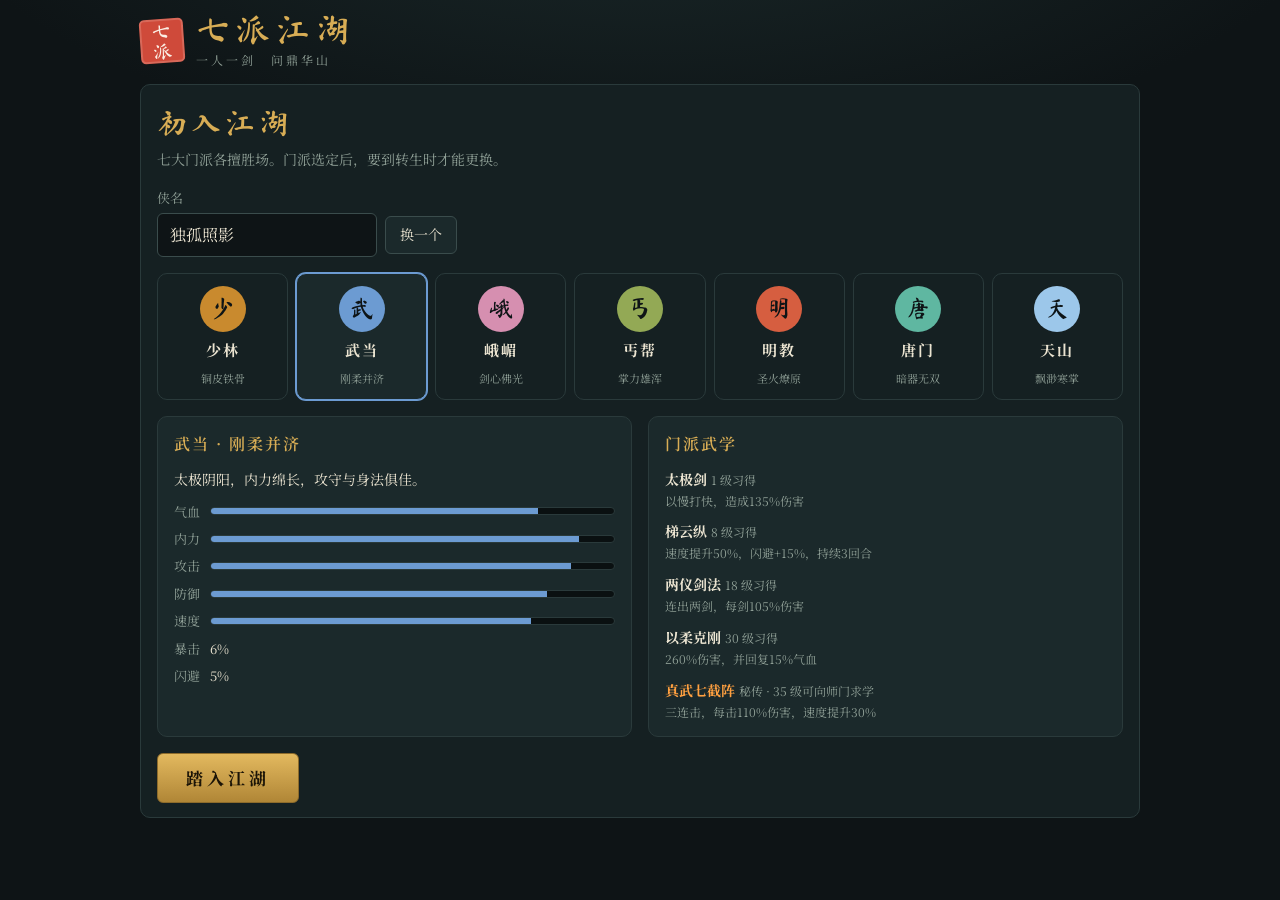
==== commit 53ff512e: "战斗全面改为掷骰出招 - 每回合掷 5 颗骰子，可锁定后重掷（免费 2 次，之后每次耗 25% 内力） - 骰型决定招式：武学搭配第 1~4 位对应一对、两对、三条、顺子；葫芦、四条、豹子出最强一招或" ====
--- a/index.html
+++ b/index.html
@@ -353,6 +353,30 @@
 .hq .btn{white-space:normal;line-height:1.35;padding:6px 4px}
 
 @media (max-width:520px){.bracket{grid-template-columns:repeat(2,1fr)}.groups button{font-size:17px;padding:3px 12px}}
+
+/* 掷骰 */
+.tray{display:flex;gap:8px;justify-content:center;flex:1 1 100%;flex-wrap:wrap}
+.die{position:relative;width:54px;height:54px;border-radius:11px;border:2px solid #c9bc98;background:#f3ebd7;color:#1b1407;cursor:pointer;display:grid;place-items:center;box-shadow:0 3px 0 #b3a47e;transition:transform .12s}
+.die b{font-size:28px;font-weight:700;font-family:Georgia,"Times New Roman",serif;line-height:1}
+.die i{position:absolute;right:4px;top:2px;font-style:normal;font-size:12px;font-weight:700;color:var(--cinnabar)}
+.die small{position:absolute;left:4px;bottom:2px;font-size:10px;color:#8d6b2b}
+.die.held{background:#ffe7a1;border-color:var(--gold);box-shadow:0 0 0 2px var(--gold),0 3px 0 #b38a30;transform:translateY(-3px)}
+.die.rolled{animation:roll .4s ease-out}
+@keyframes roll{0%{transform:rotate(-30deg) scale(.7)}60%{transform:rotate(8deg)}100%{transform:none}}
+.dnow{flex:1 1 100%;text-align:center;font-size:15px}
+.dnow b{color:var(--gold);font-family:var(--f-display);font-weight:400;font-size:22px;margin-right:4px}
+.dhelp{flex:1 1 100%;text-align:center}
+.blog .dc{font-family:"Segoe UI Symbol","Apple Symbols","Noto Sans Symbols 2",sans-serif;font-size:16px;letter-spacing:1px;color:var(--fg)}
+.dice-edit{display:flex;flex-direction:column;gap:8px}
+.dice-edit .drow{display:flex;gap:6px;align-items:center;flex-wrap:wrap}
+.dice-edit .drow>span{width:46px;color:var(--muted);font-size:12px}
+.dice-edit .die{width:44px;height:44px}
+.dice-edit .die b{font-size:22px}
+.combos{display:grid;grid-template-columns:repeat(auto-fill,minmax(150px,1fr));gap:6px}
+.combos div{border:1px solid var(--line);border-radius:8px;padding:6px 10px;background:var(--panel2);font-size:12px;color:var(--muted)}
+.combos b{display:block;font-size:15px;color:var(--fg)}
+@media (max-width:520px){.die{width:48px;height:48px}.die b{font-size:24px}.dice-edit .die{width:40px;height:40px}}
+@media (prefers-reduced-motion:reduce){.die.rolled{animation:none}}
 
 /* 江湖风云、未开启的页签 */
 .fy{display:flex;flex-wrap:wrap;gap:4px 16px;align-items:baseline;padding:8px 14px;border-radius:8px;background:#1f1d14;border:1px solid #3d3420;font-size:13px;color:var(--muted)}
@@ -550,6 +574,22 @@
  jingang:{n:'金刚符',d:'受到的伤害 -15%'},lianji:{n:'连环扣',d:'多段攻击伤害 +20%'},zhuoshao:{n:'火灵珠',d:'命中后 25% 几率令对手灼烧'},mingzhong:{n:'鹰眼石',d:'对手闪避 -20%'},
 };
 
+/* ============ 骰面刻印 ============ */
+// 武学残页可以刻在骰子的某一面上，掷出那一面时生效；同种印记叠加
+const PAGES={
+ jianqi:{n:'剑气',c:'剑',d:'这一招伤害 +12%'},
+ bao:{n:'暴',c:'暴',d:'这一招暴击率 +12%'},
+ du:{n:'毒',c:'毒',d:'命中后令对手中毒'},
+ huo:{n:'火',c:'火',d:'命中后令对手灼烧'},
+ han:{n:'寒',c:'寒',d:'命中后 10% 几率冻住对手'},
+ xi:{n:'吸',c:'吸',d:'这一招吸血 +6%'},
+ chun:{n:'回春',c:'春',d:'出招后回复 3% 气血'},
+ jin:{n:'金刚',c:'金',d:'防御 +12%，持续到下回合'},
+};
+const PAGE_K=Object.keys(PAGES);
+function addPage(k,n=1){k=k||pick(PAGE_K);S.pages[k]=(S.pages[k]||0)+n;return `<span class="q3">残页「${PAGES[k].n}」</span>${n>1?' ×'+n:''}`}
+const blankDice=()=>[0,1,2,3,4].map(()=>[null,null,null,null,null,null]);
+
 /* ============ 玩法解锁 ============ */
 const UNLOCK={jingmai:{lv:3},qiyu:{zc:1},lunjian:{zc:1},wuhun:{lv:10},lingshou:{lv:10},shimen:{lv:12},huodong:{lv:15},
   tower:{zc:2},renqing:{zc:2},xuanshang:{zc:2},dufang:{zc:2},mijing:{zc:3},shenghuo:{zc:3},bingqipu:{zc:3},dahui:{zc:4}};
@@ -678,6 +718,7 @@
  {k:'fruit',n:'灵果 ×5',p:100,d:'喂养灵兽用'},
  {k:'tok',n:'奇遇令',p:120,d:'多一次游历江湖的机会'},
  {k:'steal',n:'偷师令',p:600,d:'随机学会一招其他门派的武功'},
+ {k:'page',n:'武学残页',p:200,d:'随机一张骰面残页'},
 ];
 
 /* ============ 论剑 ============ */
@@ -688,6 +729,7 @@
  {k:'jade',n:'魂玉 ×60',p:120,d:'用于升级武魂'},
  {k:'tok',n:'奇遇令',p:100,d:'多一次游历江湖的机会'},
  {k:'box',n:'珍品装备匣',p:400,d:'获得一件当前等级的珍品装备'},
+ {k:'page',n:'武学残页',p:150,d:'随机一张骰面残页'},
 ];
 
 /* ============ 称号 ============ */
@@ -813,11 +855,11 @@
 const DH_ROUND=['十六强','八强','四强','决赛'];
 const DH_NPC=[['了尘大师','shaolin'],['清虚道长','wudang'],['静玄师太','emei'],['鲁长老','gaibang'],['殷左使','mingjiao'],['唐无影','tangmen'],['梅剑','tianshan'],
   ['空见禅师','shaolin'],['凌虚子','wudang'],['妙音师太','emei'],['吴铁拐','gaibang'],['火龙使','mingjiao'],['唐小刀','tangmen'],['雪千寻','tianshan'],['燕北归','gaibang']];
-const DH_M=[.85,.9,.95,1];
+const DH_M=[.8,.86,.92,.98];
 
 /* ============ 秘境 ============ */
 const MJ_DEPTH=8;
-const MJ_LV={fight:-4,elite:-2,boss:-3}; // 秘境怪物相对人物等级的差值（连战且不回血，所以比江湖同级怪弱）
+const MJ_LV={fight:-6,elite:-4,boss:-5}; // 秘境怪物相对人物等级的差值（连战且不回血，所以比江湖同级怪弱）
 const MJ_MOB=['山魈','守墓傀儡','毒蝎','石像武士','游魂','铜甲尸'];
 const RT={relic:{n:'古匣',d:'匣中似有遗物'},fight:{n:'刀光',d:'门后有人埋伏'},elite:{n:'煞气',d:'强敌镇守此门'},chest:{n:'宝光',d:'似乎藏着宝物'},trap:{n:'诡异',d:'机关重重'},sage:{n:'琴声',d:'有隐士在抚琴'},spring:{n:'水声',d:'灵泉涌动'},boss:{n:'秘境守护者',d:'最后一战'}};
 const RT_W=[['fight',30],['elite',12],['chest',18],['trap',15],['sage',12],['spring',13]];
@@ -854,7 +896,7 @@
 let BT=null, SV=null, gemPick=null;
 
 function newGame(name,sect){
-  return {v:3,name,sect,lv:1,exp:0,silver:100,xw:0,jade:0,gx:0,fruit:0,rb:0,learned:[],loadout:null,bounty:{day:'',list:[]},unlocked:{},
+  return {v:3,name,sect,lv:1,exp:0,silver:100,xw:0,jade:0,gx:0,fruit:0,rb:0,learned:[],loadout:null,bounty:{day:'',list:[]},unlocked:{},dice:blankDice(),pages:{jianqi:2,du:1},
     train:{hp:0,mp:0,atk:0,def:0},bonus:{hp:0,mp:0,atk:0,def:0,spd:0,crit:0,dodge:0},
     mer:{ren:0,du:0},equip:{wpn:null,arm:null,acc:null,boot:null},bag:[],gems:{},reforge:null,
     souls:[],soulSlots:[null,null,null],pets:[],pet:null,secret:0,
@@ -1010,7 +1052,7 @@
   if(boss){hp*=2.6;atk*=1.25;def*=1.2;spd*=1.1}
   if(elite){hp*=1.6;atk*=1.12;def*=1.1}
   hp=Math.round(hp);
-  return {name,lv,boss:!!boss,elite:!!elite,maxhp:hp,hp,maxmp:100,mp:100,atk,def,spd,crit:boss?10:5,dodge:boss?6:3,
+  return {name,lv,mon:true,boss:!!boss,elite:!!elite,maxhp:hp,hp,maxmp:100,mp:100,atk,def,spd,crit:boss?10:5,dodge:boss?6:3,
     skills:[{n:boss?'绝技':'狠击',lv:1,mp:0,cd:boss?2:3,mult:boss?1.8:1.5,stun:boss?.15:0}],cds:{},buffs:[],dots:[]};
 }
 // 人形对手以玩家当前属性为底，乘以强度系数 m，再按所属门派的属性偏向微调
@@ -1019,7 +1061,7 @@
   for(const k of ['hp','mp','atk','def','spd'])o[k]=me[k]*m*Math.sqrt(s.grow[k]/mine.grow[k]);
   return {name,lv,sectN:tag||s.n,maxhp:Math.round(o.hp),hp:Math.round(o.hp),maxmp:Math.round(o.mp),mp:Math.round(o.mp),atk:o.atk,def:o.def,spd:o.spd,
     crit:clamp(me.crit+s.base.crit-mine.base.crit,3,60),dodge:clamp(me.dodge+s.base.dodge-mine.base.dodge,2,40),
-    skills:s.sk.filter(k=>k.lv<=lv),cds:{},buffs:[],dots:[]};
+    skills:s.sk.filter(k=>k.lv<=lv).sort((x,y)=>skPow(x)-skPow(y)),cds:{},buffs:[],dots:[]};
 }
 function secretSkill(){const s=SECTS[S.sect].secret;return {...s,lv:SECRET_LV,mult:s.mult*(1+.12*(S.secret-1))}}
 /* 武学搭配：本门武学 key 为 own:序号，偷学的他派武学 key 为 门派:序号 */
@@ -1028,7 +1070,7 @@
 const usable=key=>{const k=skillOf(key);return !!k&&k.lv<=S.lv};
 function loadout(){
   const av=knownSkills().filter(usable);
-  if(!S.loadout)return av.filter(k=>k.startsWith('own:')).slice(0,4); // 没自己搭配过时，默认带本门已会的武学
+  if(!S.loadout)return av.filter(k=>k.startsWith('own:')).sort((x,y)=>skPow(skillOf(x))-skPow(skillOf(y))).slice(0,4); // 没自己搭配过时，默认带本门武学，弱招放前面（对应容易掷出的骰型）
   return S.loadout.filter(k=>av.includes(k)).slice(0,4);
 }
 function learnSkill(sect){
@@ -1039,11 +1081,11 @@
 function mkPlayer(){
   const st=calcStats(),s=SECTS[S.sect];
   const skills=loadout().map(skillOf);
-  if(S.secret&&secretOpen())skills.push(secretSkill());
+  const secret=S.secret&&secretOpen()?secretSkill():null;
   const p=S.pet&&S.pets.find(x=>x.id===S.pet);
   const lg=new Set(SLOTS.map(x=>S.equip[x]&&S.equip[x].lg).filter(Boolean));
   const A={name:S.name,lv:S.lv,sectN:s.n,maxhp:st.hp,hp:st.hp,maxmp:st.mp,mp:st.mp,atk:st.atk,def:st.def,spd:st.spd,crit:st.crit,dodge:st.dodge,
-    skills,cds:{},buffs:[],dots:[],pet:p?{id:p.id,n:PETS[p.id].n,pw:1+.06*(p.lv-1)}:null,lg,comp:S.comp&&S.comps[S.comp]>=100?S.comp:null};
+    skills,secret,faces:S.dice,cds:{},buffs:[],dots:[],pet:p?{id:p.id,n:PETS[p.id].n,pw:1+.06*(p.lv-1)}:null,lg,comp:S.comp&&S.comps[S.comp]>=100?S.comp:null};
   if(lg.has('xuantie'))A.spd*=.85;
   if(S.pills.kb>0)A.atk*=1.25;
   if(S.pills.hx>0)A.def*=1.3;
@@ -1065,6 +1107,41 @@
 }
 const tagsOf=f=>{const t=f.buffs.map(b=>b.src);if(f.mech)t.unshift(MECH[f.mech].n);if(f.rage)t.push('狂暴');f.dots.forEach(d=>t.push(d.l));if(f.stun)t.push('晕眩');return t};
 const hasRl=(f,id)=>!!(f.rl&&f.rl.has(id));
+
+/* ============ 掷骰出招 ============
+   每回合掷 5 颗骰子，可锁定一部分重掷（免费 2 次，之后每次耗 25% 内力）。
+   骰型决定招式：武学搭配第 1~4 位依次对应 一对/两对/三条/顺子；葫芦、四条、豹子打出最强一招（有秘传出秘传）。 */
+const DIE='⚀⚁⚂⚃⚄⚅';
+const COMBO=[{n:'散招',b:1},{n:'一对',b:1},{n:'两对',b:1.05},{n:'三条',b:1.1},{n:'顺子',b:1.2},{n:'葫芦',b:1.5},{n:'四条',b:2},{n:'豹子',b:3}];
+const SLOT_COMBO=['一对','两对','三条','顺子'];
+const MON_B=[1,1.1,1.2,1.35,1.5,1.7,2,2.5];
+const DSCALE={p:.66,m:.83}; // 掷骰后整体伤害的校准系数（见数值测试）
+const d6=()=>1+Math.floor(Math.random()*6);
+function evalDice(d){
+  const c=[0,0,0,0,0,0,0];d.forEach(v=>c[v]++);const cs=c.slice(1).filter(Boolean).sort((a,b)=>b-a);
+  const u=[...new Set(d)].sort((a,b)=>a-b).join(''),sum=d.reduce((a,b)=>a+b,0);
+  const t=cs[0]===5?7:cs[0]===4?6:cs[0]===3&&cs[1]===2?5:u==='12345'||u==='23456'?4:cs[0]===3?3:cs[0]===2&&cs[1]===2?2:cs[0]===2?1:0;
+  return {t,n:COMBO[t].n,sum};
+}
+const skPow=k=>k?(k.mult||0)*(k.hits||1)+(k.heal?1.2:0)+(k.buff&&!k.mult?1:0):0;
+function skillForTier(f,t){
+  if(f.mon)return {s:t>=3?f.skills[0]:null,b:MON_B[t]*DSCALE.m};
+  const L=f.skills||[],b=COMBO[t].b*DSCALE.p;
+  if(t===0)return {s:null,b};
+  if(t<=4){let i=t-1;while(i>=0&&!L[i])i--;return {s:i>=0?L[i]:null,b}}
+  return {s:f.secret||L.filter(Boolean).reduce((m,k)=>!m||skPow(k)>skPow(m)?k:m,null),b};
+}
+const rerollCost=f=>Math.max(1,Math.round(f.maxmp*.25));
+function doReroll(f){if(f.rr>0)f.rr--;else{const c=rerollCost(f);if(f.mp<c)return false;f.mp-=c}for(let i=0;i<5;i++)if(!f.held[i])f.dice[i]=d6();return true}
+// 电脑锁骰：差一张成顺子就保顺子，否则保留成对的点数，什么都没有就保最大的一颗
+function aiHold(f){
+  const d=f.dice,c=[0,0,0,0,0,0,0];d.forEach(v=>c[v]++);const mx=Math.max(...c);
+  if(mx<3)for(const run of [[2,3,4,5,6],[1,2,3,4,5]]){if(run.filter(v=>c[v]).length>=4){const used=new Set();f.held=d.map(v=>run.includes(v)&&!used.has(v)&&!!used.add(v));return}}
+  if(mx>=2){f.held=d.map(v=>c[v]>=2);return}
+  const hi=Math.max(...d);let k=false;f.held=d.map(v=>v===hi&&!k&&(k=true));
+}
+function aiDice(f){let paid=0;for(;;){const t=evalDice(f.dice).t;if(t>=5)break;if(f.rr<=0){if(paid>=1||t>=3||f.mp<rerollCost(f))break;paid++}aiHold(f);if(!doReroll(f))break}}
+function markCount(f){const m={};if(f.faces)f.dice.forEach((v,i)=>{const k=f.faces[i]&&f.faces[i][v-1];if(k)m[k]=(m[k]||0)+1});return m}
 // 战斗写成生成器：手动出招时在玩家出手前暂停，等待选择；自动战斗直接一路跑完
 function* battleGen(A,B,opt,log){
   const maxR=opt.rounds||40;
@@ -1082,24 +1159,27 @@
     if(a.stun){a.stun=false;tick(a);push(`${nm(a)} 被震晕，无法出手`,a.side);return}
     if(a.mech==='regen'&&round%3===0){const h=Math.round(a.maxhp*.1);a.hp=Math.min(a.maxhp,a.hp+h);push(`${nm(a)} 运起水遁回春，回复 <b class="h">${h}</b> 气血`,a.side,[{on:a.side,v:'+'+h,k:'heal'}])}
     if(a.mech==='berserk'&&!a.rage&&a.hp<a.maxhp*.5){a.rage=true;a.atk*=1.8;a.spd*=1.3;push(`${nm(a)} 气血翻涌，陷入狂暴！`,a.side)}
-    let sk;
-    if(a.manual){sk=yield a;if(sk==='auto'){a.manual=false;sk=chooseSkill(a)}else if(sk&&(sk.mp>a.mp||a.cds[sk.n]>0))sk=null}
-    else sk=chooseSkill(a);
-    if(sk){a.mp-=sk.mp;a.cds[sk.n]=sk.cd}
+    // 掷骰：手动时把骰子交给玩家锁定、重掷，直到出招；否则电脑按策略掷
+    a.dice=[d6(),d6(),d6(),d6(),d6()];a.held=[false,false,false,false,false];a.rr=2;
+    if(a.manual){for(;;){const c=yield a;if(c==='auto'){a.manual=false;break}if(!c||c.go)break;if(c.reroll)doReroll(a)}}
+    if(!a.manual)aiDice(a);
+    const cb=evalDice(a.dice),pk=skillForTier(a,cb.t),sk=pk.s,mk=markCount(a);
     const LA=a.lg||NOLG,LT=t.lg||NOLG;
-    const s=sk||{n:'',mult:1};
-    let txt=`${nm(a)} `+(sk?`施展「<em>${s.n}</em>」`:'出招攻击');const fx=[];
+    const s=sk?(sk.mult?sk:{...sk,mult:1}):{n:'',mult:1}; // 纯增益/疗伤招式顺带打一下
+    const mkTxt=Object.entries(mk).map(([k,n])=>`${PAGES[k].n}×${n}`).join('、');
+    let txt=`${nm(a)} 掷出 <span class="dc">${a.dice.map(v=>DIE[v-1]).join('')}</span>（${cb.n}${mkTxt?`，${mkTxt}`:''}），`+(sk?`施展「<em>${s.n}</em>」`:'出招攻击');const fx=[];
+    const M=pk.b*(.85+cb.sum/60)*(1+.12*(mk.jianqi||0)); // 骰型倍率 × 点数加成 × 剑气印
     if(s.mult){
       const hits=s.hits||1,K=50+5*a.lv;let total=0,landed=0,crits=0;
       a.nAct=(a.nAct||0)+1;const forceCrit=LA.has('yuchang')&&a.nAct%3===0;
-      let mul=1;if(LA.has('tulong')&&t.boss)mul*=1.3;if(LA.has('bawang')&&a.hp/a.maxhp<.3)mul*=1.5;if(LA.has('xuantie'))mul*=1.2;if(LT.has('jinsi'))mul*=.85;
+      let mul=M;if(LA.has('tulong')&&t.boss)mul*=1.3;if(LA.has('bawang')&&a.hp/a.maxhp<.3)mul*=1.5;if(LA.has('xuantie'))mul*=1.2;if(LT.has('jinsi'))mul*=.85;
       if(t.mech==='shield'&&round<=3)mul*=.5;if(hasRl(t,'jingang'))mul*=.85;if(hits>1&&hasRl(a,'lianji'))mul*=1.2;
       const defF=LA.has('yitian')?.7:1;
       const dg=Math.min(t.mech==='sand'?60:40,eff(t,'dodge'))*(t.mech==='sand'&&hits>1?.5:1)-(hasRl(a,'mingzhong')?20:0);
       for(let i=0;i<hits;i++){
         if(Math.random()*100<dg)continue;
         let d=eff(a,'atk')*s.mult*mul*K/(K+eff(t,'def')*defF)*R(.92,1.08);
-        if((forceCrit&&!crits)||Math.random()*100<Math.min(60,a.crit+(s.crit||0))){d*=1.6;crits++}
+        if((forceCrit&&!crits)||Math.random()*100<Math.min(70,a.crit+(s.crit||0)+12*(mk.bao||0))){d*=1.6;crits++}
         total+=Math.max(1,Math.round(d));landed++;
       }
       if(!landed){txt+=`，被 ${nm(t)} 闪身避过`;fx.push({on:t.side,v:'闪避',k:'miss'})}
@@ -1107,10 +1187,13 @@
         t.hp=Math.max(0,t.hp-total);
         txt+=(hits>1?`，${landed}/${hits} 段命中`:'')+`，造成 <b class="d">${total}</b> 点伤害`+(crits?'<span class="cr">（暴击）</span>':'');
         fx.push({on:t.side,v:'-'+total,k:crits?'crit':'dmg'});
-        const stl=(s.steal||0)+(a.lsteal||0)+(LA.has('xuedao')?.15:0);
+        const stl=(s.steal||0)+(a.lsteal||0)+(LA.has('xuedao')?.15:0)+.06*(mk.xi||0);
         if(stl){const h=Math.round(total*stl);a.hp=Math.min(a.maxhp,a.hp+h);txt+=`，吸取 <b class="h">${h}</b> 气血`}
         if(s.dot&&t.hp>0){addDot(t,Math.max(1,Math.round(eff(a,'atk')*s.dot.k*K/(K+eff(t,'def')))),s.dot.t,s.dot.l);txt+=`，${nm(t)} 身中${s.dot.l}`}
         if(a.mech==='venom'&&t.hp>0){addDot(t,Math.max(1,Math.round(t.maxhp*.03)),3,'五毒');txt+=`，${nm(t)} 中了五毒`}
+        if(mk.du&&t.hp>0){addDot(t,Math.max(1,Math.round(eff(a,'atk')*.18*mk.du*K/(K+eff(t,'def')))),3,'毒印');txt+=`，毒印发作`}
+        if(mk.huo&&t.hp>0){addDot(t,Math.max(1,Math.round(eff(a,'atk')*.18*mk.huo*K/(K+eff(t,'def')))),3,'灼烧');txt+=`，火印灼身`}
+        if(mk.han&&t.hp>0&&!t.stun&&Math.random()<.1*mk.han*(t.boss?.5:1)){t.stun=true;txt+=`，寒印冻住了 ${nm(t)}`}
         if(hasRl(a,'zhuoshao')&&t.hp>0&&Math.random()<.25){addDot(t,Math.max(1,Math.round(eff(a,'atk')*.35*K/(K+eff(t,'def')))),3,'灼烧');txt+=`，火灵珠燃起灼焰`}
         if(t.mech==='reflect'&&a.hp>0){const back=Math.round(total*(hits>1?.2:.08));a.hp=Math.max(0,a.hp-back);txt+=`，剑意反震，${nm(a)} 受到 <b class="d">${back}</b> 点反伤`;fx.push({on:a.side,v:'-'+back,k:'dmg'})}
         if(s.stun&&t.hp>0&&Math.random()<s.stun*(t.boss?.5:1)){t.stun=true;txt+=`，${nm(t)} 被震晕`}
@@ -1120,6 +1203,8 @@
     }
     if(s.heal){const h=Math.round(a.maxhp*s.heal);a.hp=Math.min(a.maxhp,a.hp+h);txt+=`，回复 <b class="h">${h}</b> 气血`;fx.push({on:a.side,v:'+'+h,k:'heal'})}
     if(LA.has('junzi')&&a.hp>0)a.hp=Math.min(a.maxhp,a.hp+Math.round(a.maxhp*.03));
+    if(mk.chun&&a.hp>0){const h=Math.round(a.maxhp*.03*mk.chun);a.hp=Math.min(a.maxhp,a.hp+h);txt+=`，回春印回复 <b class="h">${h}</b> 气血`}
+    if(mk.jin){a.buffs=a.buffs.filter(b=>b.src!=='金刚印');a.buffs.push({def:.12*mk.jin,src:'金刚印',left:2})}
     if(s.buff){a.buffs=a.buffs.filter(b=>b.src!==s.n);a.buffs.push({...s.buff,src:s.n,left:s.buff.t+1});txt+=`，${s.d.split('，').filter(x=>/提升|\+/.test(x)).join('，')||'气势大涨'}`}
     a.mp=Math.min(a.maxmp,a.mp+Math.round(a.maxmp*.06));
     tick(a);push(txt,a.side,fx);
@@ -1165,7 +1250,7 @@
   push(winner===A?`${nm(B)} 败下阵来。`:`${nm(A)} 力有不逮，败下阵来。`,null);
   return {log,win:winner===A,rounds:round};
 }
-function simulate(A,B,opt={}){const g=battleGen(A,B,opt,[]);let r=g.next();while(!r.done)r=g.next(chooseSkill(A));return r.value}
+function simulate(A,B,opt={}){const g=battleGen(A,B,opt,[]);let r=g.next();while(!r.done)r=g.next('auto');return r.value}
 
 /* ============ 战斗流程 ============ */
 function fInfo(f){return {name:f.name,lv:f.lv,tag:f.sectN||(f.boss?'首领':f.elite?'精英':'江湖'),maxhp:f.maxhp,maxmp:f.maxmp}}
@@ -1185,7 +1270,7 @@
   const A=mkPlayer();A.side='a';enemy.side='b';usePills();
   if(ctx.prep)ctx.prep(A,enemy);
   const info=[fInfo(A),fInfo(enemy)];
-  if(S.manual&&ctx.manualOK!==false){
+  if(S.manual&&!(ctx.manualOK===false&&(S.auto||S.tAuto))){ // 勾了手动掷骰就全部手动；开着连续挑战或自动连闯时，小怪仍自动打
     A.manual=true;const log=[];
     BT={manual:true,gen:battleGen(A,enemy,ctx.sim||{},log),log,A,enemy,info,i:-1,timer:null,autoT:null,ctx,done:false};
     showBattle();manualRun(BT.gen.next());return;
@@ -1212,6 +1297,7 @@
         if(Math.random()<(fy('xueyi')?.6:.3))rw.push(addGem(pick(GEMK),1));
         if(ctx.zi>=5&&Math.random()<.03){const t=grantLegend('yitian');if(t)rw.push(t)}}
       if(Math.random()<.04){S.qiyu.tok=Math.min(9,S.qiyu.tok+1);rw.push('奇遇令 +1')}
+      if(boss&&(first||Math.random()<.25))rw.push(addPage());
       if(first){S.prog[ctx.zi]++;rw.push('<span class="q4">首次通关</span>');
         if(boss&&ctx.zi<ZONES.length-1)rw.push(`<span class="q4">新区域开启：${ZONES[ctx.zi+1].n}</span>`);
         if(boss&&!S.story.seen[ctx.zi+'c'])S.story.pend=ctx.zi;}
@@ -1237,7 +1323,7 @@
         gainExp(12+enemy.lv*6).forEach(m=>rw.push(`<span class="q4">${m}</span>`));
         if(f%5===0){const j=10+f;S.jade+=j;rw.push(`魂玉 +${j}`)}
         if(f===50){const t=grantLegend('xuantie');if(t)rw.push(t)}
-        if(f%10===0){rw.push(addGem(pick(GEMK),Math.min(5,1+Math.floor(f/20))));S.fruit+=2;rw.push('灵果 +2');const so=randomSoul(f>=40?3:2);rw.push(`获得武魂 ${soulTag(so)}`);
+        if(f%10===0){rw.push(addPage());rw.push(addGem(pick(GEMK),Math.min(5,1+Math.floor(f/20))));S.fruit+=2;rw.push('灵果 +2');const so=randomSoul(f>=40?3:2);rw.push(`获得武魂 ${soulTag(so)}`);
           newsPush(`【${esc(S.name)}】击败${enemy.name}，登上通天塔第 ${f} 层！`)}
       }else rw.push(`闯过第 ${f} 层`);
       run.hp=Math.min(1,A.hp/A.maxhp+.15+run.b.regen);run.floor++;run.n++;
@@ -1253,7 +1339,7 @@
     const g=Math.round(dmg/S.wb.max*S.lv*300)+S.lv*20;S.silver+=g;S.gx+=15;
     rw.push(`造成伤害 ${fmt(dmg)}（${(dmg/S.wb.max*100).toFixed(1)}%）`,`银两 +${fmt(g)}`,'贡献 +15');
     if(enemy.hp<=0){S.wb.killed=true;S.stat.wbKill++;S.gx+=100;S.fruit+=3;
-      rw.push('<span class="q4">首领已被击杀</span>',`获得武魂 ${soulTag(randomSoul(3))}`,addGem(pick(GEMK),2,2),'灵果 +3','贡献 +100');
+      rw.push('<span class="q4">首领已被击杀</span>',addPage(),addPage(),`获得武魂 ${soulTag(randomSoul(3))}`,addGem(pick(GEMK),2,2),'灵果 +3','贡献 +100');
       newsPush(`【${esc(S.name)}】击杀世界首领「${WBS[S.wb.idx].n}」，威震江湖！`);
       if(Math.random()<.25){const t=grantLegend('tulong');if(t)rw.push(t)}}
   }else if(ctx.type==='hunt'){
@@ -1265,14 +1351,14 @@
     else{const fine=Math.min(S.silver,S.lv*60);S.silver-=fine;S.karma-=4;rw.push(`你被捕快拿下，罚银 ${fmt(fine)} 两。`)}
   }else if(ctx.type==='dahui'){
     const D=S.dh,r=D.r;
-    if(win){const g=S.lv*80*(r+1),p=25*(r+1);S.silver+=g;S.arena.rep+=p;D.r++;rw.push(r<3?`晋级${DH_ROUND[r+1]}`:'<span class="q4">武林大会夺魁！</span>',`银两 +${fmt(g)}`,`声望 +${p}`);
+    if(win){const g=S.lv*80*(r+1),p=25*(r+1);S.silver+=g;S.arena.rep+=p;D.r++;rw.push(addPage());rw.push(r<3?`晋级${DH_ROUND[r+1]}`:'<span class="q4">武林大会夺魁！</span>',`银两 +${fmt(g)}`,`声望 +${p}`);
       if(D.r>=4){S.stat.champ++;const t=grantLegend('bawang');if(t)rw.push(t);else rw.push(`获得武魂 ${soulTag(randomSoul(3))}`,addGem(pick(GEMK),3));
         const l=learnSkill(DH_NPC[D.opp[3]][1]);if(l)rw.push(l+'（与决赛对手过招时偷师）');
         newsPush(`【${esc(S.name)}】在本届武林大会夺魁，号令群雄！`)}}
     else{D.out=true;rw.push(`止步${DH_ROUND[r]}。下周再来。`)}
   }else if(ctx.type==='mijing'){
     const run=S.mj.run;
-    if(win){S.kills++;run.hp=Math.min(1,A.hp/A.maxhp+.12+((run.relics||[]).includes('huixue')?.15:0));rw.push(...mjWin(ctx.room,enemy))}
+    if(win){S.kills++;run.hp=Math.min(1,A.hp/A.maxhp+.18+((run.relics||[]).includes('huixue')?.15:0));rw.push(...mjWin(ctx.room,enemy))}
     else{S.mj.run=null;rw.push(`你在秘境第 ${run.depth} 关力竭退出，已得的东西都带出来了。`)}
   }else if(ctx.type==='xueyi'){
     if(win){S.kills++;const g=S.lv*60;S.silver+=g;rw.push(`击退血衣楼杀手。银两 +${fmt(g)}`,`搜出${addGift(randomGift())}`)}
@@ -1280,7 +1366,7 @@
   }else if(ctx.type==='bounty'){
     const b=S.bounty.list[ctx.bi],B=BOUNTIES[b.i];
     if(win){b.done=true;S.kills++;S.stat.bounty++;const g=S.lv*100;S.silver+=g;S.arena.rep+=30;
-      rw.push(`<span class="q4">${B.n}伏法</span>`,`赏银 +${fmt(g)}`,'声望 +30',`缴获${addGift(randomGift())}`);
+      rw.push(`<span class="q4">${B.n}伏法</span>`,addPage(),`赏银 +${fmt(g)}`,'声望 +30',`缴获${addGift(randomGift())}`);
       if(Math.random()<.3){const l=learnSkill(B.sect);if(l)rw.push(l)}
       newsPush(`【${esc(S.name)}】缉拿了悬赏要犯「${B.n}」！`)}
     else rw.push(`${B.n}太难缠了。他还在这一带，你可以准备好了再来。`);
@@ -1326,13 +1412,18 @@
   if(S.fast){while(BT.i<BT.log.length-1){BT.i++;btApply(BT.log[BT.i],true)}next();return}
   BT.timer=setInterval(()=>{if(BT.i>=BT.log.length-1){clearInterval(BT.timer);next();return}BT.i++;btApply(BT.log[BT.i],true)},260);
 }
+// 手动掷骰：点骰子锁定，重掷只换没锁的，满意了再出招
+function ladderTxt(f){return COMBO.slice(1).map((c,i)=>{const p=skillForTier(f,i+1);return `${c.n}${p.s?p.s.n:'普攻'}`}).join(' · ')}
 function showChoices(){
-  const A=BT.A;
-  $('#bt-foot').innerHTML=`<span class="note" style="flex:1 1 100%">轮到你出招 · 内力 ${A.mp} / ${A.maxmp}</span>`+
-    [null,...A.skills].map((k,i)=>{const ok=!k||(k.mp<=A.mp&&!(A.cds[k.n]>0));
-      return `<button class="btn ${k&&ok?'pri':''}" data-a="mPick" data-v="${i}" ${ok?'':'disabled'} title="${k?esc(k.d):'造成100%伤害'}">${k?k.n:'普通攻击'}${k?` <span style="font-weight:400;font-size:12px">${A.cds[k.n]>0?`冷却 ${A.cds[k.n]}`:`内力 ${k.mp}`}</span>`:''}</button>`}).join('')+
-    '<button class="btn" data-a="mPick" data-v="auto">自动打完</button>';
-  const b=$('#bt-foot .btn.pri')||$('#bt-foot .btn');if(b)b.focus({preventScroll:true});
+  const A=BT.A,cb=evalDice(A.dice),pk=skillForTier(A,cb.t),mk=markCount(A),cost=rerollCost(A),canRoll=A.rr>0||A.mp>=cost,rolled=BT.rolled||[];BT.rolled=null;
+  const mkTxt=Object.entries(mk).map(([k,n])=>`${PAGES[k].n}×${n}`).join('、');
+  $('#bt-foot').innerHTML=`<div class="tray">${A.dice.map((v,i)=>{const m=A.faces&&A.faces[i]&&A.faces[i][v-1];
+      return `<button class="die ${A.held[i]?'held':''} ${rolled[i]?'rolled':''}" data-a="dHold" data-v="${i}" aria-pressed="${A.held[i]}" aria-label="第 ${i+1} 颗，${v} 点${m?'，'+PAGES[m].n+'印':''}${A.held[i]?'，已锁定':''}"><b>${v}</b>${m?`<i>${PAGES[m].c}</i>`:''}${A.held[i]?'<small>锁</small>':''}</button>`}).join('')}</div>
+    <p class="dnow"><b>${cb.n}</b> → ${pk.s?`「${pk.s.n}」`:'普通攻击'}，骰型 ×${COMBO[cb.t].b}，点数 ${cb.sum}${mkTxt?`，触发 ${mkTxt}`:''}</p>
+    <p class="note dhelp">点骰子可以锁定，重掷只换没锁的骰子。${ladderTxt(A)}</p>
+    <button class="btn" data-a="dRoll" ${canRoll?'':'disabled'}>${A.rr>0?`重掷（免费 ${A.rr} 次）`:`重掷（耗内力 ${cost}，现有 ${A.mp}）`}</button>
+    <button class="btn pri" data-a="dGo">出招</button><button class="btn" data-a="mPick" data-v="auto">自动打完</button>`;
+  const b=$('#bt-foot [data-a=dGo]');if(b)b.focus({preventScroll:true});
 }
 function btSkip(){
   if(!BT||BT.done||BT.manual)return;clearInterval(BT.timer);
@@ -1441,7 +1532,7 @@
 function mjWin(room,enemy){
   const o=[];
   if(room==='boss'){
-    o.push('<span class="q4">秘境通关</span>',`获得武魂 ${soulTag(randomSoul(Math.random()<.3?3:2))}`,addGem(pick(GEMK),2));
+    o.push('<span class="q4">秘境通关</span>',addPage(),`获得武魂 ${soulTag(randomSoul(Math.random()<.3?3:2))}`,addGem(pick(GEMK),2));
     const j=30+S.lv;S.jade+=j;o.push(`魂玉 +${j}`,`礼物${addGift(pick(['jianpu','zihua','mingzhu']))}`);for(let i=0;i<3;i++)o.push(addMat(Math.random()<.5?randHerb():randOre(),1));
     if(Math.random()<.25){const t=grantLegend('yuchang');if(t)o.push(t)}
     if(S.mj.run.theme==='jianzhong')o.push(`剑谱${addGift('jianpu')}`);
@@ -1454,7 +1545,7 @@
 }
 
 /* ============ 赌坊 ============ */
-let BET=0,DICE=null,CRI=null,HQ=null,FSLOT='wpn';
+let BET=0,DICE=null,CRI=null,HQ=null,FSLOT='wpn',PSEL=null;
 const betAmt=()=>[100,1000,10000,Math.max(100,Math.floor(S.silver*.1))][BET];
 function gamble(win,bet,total){
   if(win){const g=Math.round(bet*(total-1)*(fy('dufang')?1.1:1));S.silver+=g;S.gamble.win+=g}else S.silver-=bet;S.gamble.n++;
@@ -1576,7 +1667,7 @@
 /* ============ 论剑 ============ */
 function arenaFoe(rank){
   const s1=seeded(rank),s2=seeded(rank+7777),s3=seeded(rank+3333),str=(1000-rank)/1000;
-  return {rank,name:SUR[Math.floor(s1*SUR.length)]+GIV[Math.floor(s2*GIV.length)],sect:SECT_KEYS[Math.floor(s3*7)],lv:clamp(S.lv+Math.round(str*4+s1*2-2),1,60),m:.75+str*.3};
+  return {rank,name:SUR[Math.floor(s1*SUR.length)]+GIV[Math.floor(s2*GIV.length)],sect:SECT_KEYS[Math.floor(s3*7)],lv:clamp(S.lv+Math.round(str*4+s1*2-2),1,60),m:.7+str*.3};
 }
 const foePower=f=>powerOf(mkNPC(f.name,f.sect,f.lv,f.m));
 const arenaReward=()=>({rep:Math.max(20,Math.round(300-S.arena.rank*.3))*(fy('lunjian')?2:1),silver:Math.round((1000-S.arena.rank)*.5+S.lv*20)});
@@ -1657,9 +1748,9 @@
 
 /* ============ 渲染 ============ */
 const TABS=[['renwu','人物'],['jianghu','江湖'],['tower','通天塔'],['shimen','师门'],['huodong','活动'],['fuli','福利'],['xiulian','修炼'],['jingmai','经脉'],['wuhun','武魂'],['lingshou','灵兽'],['qiyu','奇遇'],['lunjian','论剑'],['zhuangbei','装备'],
-  ['renqing','人情'],['bingqipu','兵器谱'],['dahui','武林大会'],['mijing','秘境'],['shenghuo','生活'],['dufang','赌坊'],['xuanshang','悬赏']];
+  ['renqing','人情'],['bingqipu','兵器谱'],['dahui','武林大会'],['mijing','秘境'],['shenghuo','生活'],['dufang','赌坊'],['xuanshang','悬赏'],['touzi','骰子']];
 const TABN=Object.fromEntries(TABS);
-const GROUPS=[['角色',['renwu','zhuangbei','wuhun','lingshou','bingqipu']],['修行',['xiulian','jingmai','shimen','shenghuo']],['江湖',['jianghu','xuanshang','tower','mijing','qiyu']],['争锋',['lunjian','dahui','huodong']],['人情',['renqing','dufang','fuli']]];
+const GROUPS=[['角色',['renwu','touzi','zhuangbei','wuhun','lingshou','bingqipu']],['修行',['xiulian','jingmai','shimen','shenghuo']],['江湖',['jianghu','xuanshang','tower','mijing','qiyu']],['争锋',['lunjian','dahui','huodong']],['人情',['renqing','dufang','fuli']]];
 const groupOf=t=>Math.max(0,GROUPS.findIndex(g=>g[1].includes(t)));
 const brand=()=>`<header class="top"><div class="brand"><span class="seal">七<br>派</span><div><h1>七派江湖</h1><p class="sub">一人一剑　问鼎华山</p></div></div>
   ${S?'<div class="top-r"><span class="saved">进度自动保存于本浏览器</span><button class="btn sm" data-a="dailyAll">一键日常</button><button class="sc-btn" data-a="shouchong">首充送屠龙宝刀</button></div>':''}</header>`;
@@ -1745,14 +1836,16 @@
     ${S.rb>=5?'<p class="q4">已达五转，登峰造极。</p>':`<div class="sectpick">${SECT_KEYS.map(k=>`<button aria-pressed="${(RBS||S.sect)===k}" data-a="rbSect" data-v="${k}">${SECTS[k].n}</button>`).join('')}</div>
     <div class="row"><button class="btn ${rbArm?'red':'pri'}" data-a="rebirth" ${can?'':'disabled'}>${!can?'满 60 级后可转生':rbArm?`再点一次，转生为${SECTS[RBS||S.sect].n}弟子`:'转生'}</button></div>`}</section>
   </div>
-  <section class="box"><h3>武学搭配 <small>最多带 4 招上阵（秘传绝学另算）；他派武学可从奇遇、秘境、悬赏、武林大会和师门偷师得来</small></h3>
+  <section class="box"><h3>武学搭配 <small>掷出的骰型决定出哪一招：第 1~4 位依次对应 一对、两对、三条、顺子；葫芦、四条、豹子打出最强一招（有秘传出秘传）</small></h3>
    <div class="skills">${[0,1,2,3].map(i=>{const key=lo[i],k=key&&skillOf(key);
-     return k?`<div class="skill on"><div class="sk-h"><b>${k.n}${k.from!==S.sect?`<span class="from">${SECTS[k.from].n}</span>`:''}</b><span>内力 ${k.mp}${k.cd?` · 冷却 ${k.cd} 回合`:''}</span></div><p>${k.d}</p>
-       <div class="row"><button class="btn sm" data-a="skUn" data-v="${key}">卸下</button></div></div>`:`<div class="skill locked"><div class="sk-h"><b>空位</b></div><p>从下面挑一招装上</p></div>`}).join('')}
-    ${S.secret?`<div class="skill secret"><div class="sk-h"><b class="q4">${s.secret.n} · ${CN[S.secret]}重</b><span>秘传 · 常驻</span></div><p>${s.secret.d}</p></div>`:''}</div>
+     return k?`<div class="skill on"><div class="sk-h"><b>${k.n}${k.from!==S.sect?`<span class="from">${SECTS[k.from].n}</span>`:''}</b><span>骰诀：<b class="q4">${SLOT_COMBO[i]}</b></span></div><p>${k.d}</p>
+       <div class="row">${i?`<button class="btn sm" data-a="skUp" data-v="${key}">上移</button>`:''}<button class="btn sm" data-a="skUn" data-v="${key}">卸下</button></div></div>`
+       :`<div class="skill locked"><div class="sk-h"><b>空位</b><span>骰诀：${SLOT_COMBO[i]}</span></div><p>从下面挑一招装上；空着时掷出${SLOT_COMBO[i]}会改出前一位的招式</p></div>`}).join('')}
+    <div class="skill secret"><div class="sk-h"><b class="q4">${S.secret?`${s.secret.n} · ${CN[S.secret]}重`:'葫芦、四条、豹子'}</b><span>骰诀：葫芦 ×1.5 / 四条 ×2 / 豹子 ×3</span></div><p>${S.secret?s.secret.d:'还没学秘传，打出搭配里最强的一招。去师门求学秘传绝学，这一档就会换成秘传。'}</p></div></div>
+   <p class="note">建议把常用的弱招放前面（一对最容易掷出），把重招放在三条、顺子。内力用来在骰子不理想时多重掷一次。骰面还能刻印，见「骰子」页。</p>
    <h3 style="font-size:14px;color:var(--muted);letter-spacing:1px">已会的武学（${known.length}）</h3>
    <div class="skills">${known.map(key=>{const k=skillOf(key),on=lo.includes(key),ok=k.lv<=S.lv;
-     return `<div class="skill ${ok?'':'locked'} ${on?'on':''}"><div class="sk-h"><b>${k.n}${k.from!==S.sect?`<span class="from">${SECTS[k.from].n}</span>`:''}</b><span>${ok?`内力 ${k.mp}${k.cd?` · 冷却 ${k.cd} 回合`:''}`:`${k.lv} 级可用`}</span></div><p>${k.d}</p>
+     return `<div class="skill ${ok?'':'locked'} ${on?'on':''}"><div class="sk-h"><b>${k.n}${k.from!==S.sect?`<span class="from">${SECTS[k.from].n}</span>`:''}</b><span>${ok?`威力 ${skPow(k).toFixed(1)}`:`${k.lv} 级可用`}</span></div><p>${k.d}</p>
        ${ok?`<div class="row">${on?'<span class="note">已上阵</span>':`<button class="btn sm pri" data-a="skEq" data-v="${key}" ${lo.length>=4?'disabled':''}>${lo.length>=4?'先卸下一招':'装上'}</button>`}</div>`:''}</div>`}).join('')}</div></section>
   <section class="box"><h3>称号 <small>已获得 ${S.titles.length} / ${ACHS.length}，佩戴一个称号即获得它的属性</small></h3>
    <div class="achs">${ACHS.map(a=>{const on=S.titles.includes(a.id),w=S.title===a.id;return `<div class="ach ${on?'':'off'} ${w?'worn':''}"><b>${a.n}</b><span>${a.d}</span><span>${stList(a.b)}</span>${on?`<button class="btn sm ${w?'':'pri'}" data-a="wearTitle" data-v="${a.id}" ${w?'disabled':''}>${w?'佩戴中':'佩戴'}</button>`:''}</div>`}).join('')}</div></section>
@@ -1779,8 +1872,21 @@
         <div class="st-info"><b>${name}</b> <span class="muted">${lv} 级${boss?' · 首领':''}</span><br>${i<=pr?diffChip(st.power,ep):'<span class="muted" style="font-size:12px">击败前一个对手后开启</span>'}
           ${mc?`<br><span class="note"><b class="q4">${mc.n}</b>：${mc.d}</span>`:''}</div>
         <span class="row" style="gap:6px;justify-content:flex-end">${i<pr?`<button class="btn sm" data-a="sweep" data-v="${zi},${i}">扫荡×10</button>`:''}<button class="btn ${i===pr?'pri':''}" ${i>pr?'disabled':''} data-a="fight" data-v="${zi},${i}">${i<pr?'再战':'挑战'}</button></span></li>`}).join('')}</ol>
-    <div class="toggles"><label><input type="checkbox" id="opt-auto" data-a="autoT" ${S.auto?'checked':''}> 连续挑战（胜后自动再战同一对手，败则停止）</label><label><input type="checkbox" id="opt-fast" data-a="fastT" ${S.fast?'checked':''}> 跳过战斗过程</label><label><input type="checkbox" id="opt-manual" data-a="manualT" ${S.manual?'checked':''}> 手动出招（首领、论剑、武林大会、世界首领等重要战斗）</label></div>
+    <div class="toggles"><label><input type="checkbox" id="opt-auto" data-a="autoT" ${S.auto?'checked':''}> 连续挑战（胜后自动再战同一对手，败则停止）</label><label><input type="checkbox" id="opt-fast" data-a="fastT" ${S.fast?'checked':''}> 跳过战斗过程</label><label><input type="checkbox" id="opt-manual" data-a="manualT" ${S.manual?'checked':''}> 手动掷骰（所有战斗都由你锁骰重掷；开着连续挑战时小怪仍自动打）</label></div>
    </section></div>`;
+},
+touzi(){
+  const A=mkPlayer(),how=['没有任何组合','两颗相同','两组两颗相同','三颗相同','五颗连号（1~5 或 2~6）','三颗相同加一对','四颗相同','五颗相同'];
+  return `<section class="box"><h3>骰型与招式 <small>每回合掷 5 颗骰子，免费重掷 2 次，之后每次耗 25% 内力</small></h3>
+   <div class="combos">${COMBO.map((c,i)=>{const p=skillForTier(A,i);return `<div><b>${c.n}</b>${how[i]}<br>出招：${p.s?`「${p.s.n}」`:'普通攻击'} · ×${c.b}</div>`}).join('')}</div>
+   <p class="note">点数越大伤害越高。手动出招时由你锁骰重掷；自动战斗时电脑会尽量凑葫芦以上。招式顺序在「人物」页的武学搭配里调整。</p></section>
+  <section class="box"><h3>骰面刻印 <small>把武学残页刻在骰子的某一面，掷出那一面就触发；同种印记可以叠加</small></h3>
+   <div class="row"><span class="note">残页</span><div class="slotpick">${PAGE_K.map(k=>`<button aria-pressed="${PSEL===k}" data-a="psel" data-v="${k}" ${S.pages[k]>0||PSEL===k?'':'disabled'}>${PAGES[k].n} ×${S.pages[k]||0}</button>`).join('')}<button aria-pressed="${PSEL==='erase'}" data-a="psel" data-v="erase">擦除</button></div></div>
+   <p class="note">${PSEL&&PSEL!=='erase'?`「${PAGES[PSEL].n}」：${PAGES[PSEL].d}。点下面任意一面刻上去，原来的印记会退回。`:PSEL==='erase'?'点有印记的一面把它擦掉，残页会退回。':'先选一种残页，再点骰面。'}</p>
+   <div class="dice-edit">${S.dice.map((faces,i)=>`<div class="drow"><span>第 ${i+1} 颗</span>${faces.map((m,f)=>`<button class="die" data-a="inscribe" data-v="${i},${f}" aria-label="第 ${i+1} 颗 ${f+1} 点${m?'，'+PAGES[m].n+'印':''}"><b>${f+1}</b>${m?`<i>${PAGES[m].c}</i>`:''}</button>`).join('')}</div>`).join('')}</div>
+   <p class="note">印记效果：${PAGE_K.map(k=>`${PAGES[k].n}（${PAGES[k].d}）`).join('；')}。</p>
+   <p class="note">小窍门：电脑和高手都爱凑成对的点数，所以把同一种印记刻在五颗骰子的同一个点数上，凑出葫芦、四条时能一次触发好几个。</p>
+   <p class="note">残页来源：江湖首领、通天塔塔主、秘境守护者、悬赏要犯、武林大会每一轮、世界首领、奇遇，以及师门商店和论剑商店。</p></section>`;
 },
 xuanshang(st){
   return `<section class="box"><h3>悬赏通缉令 <small>每天张贴三名要犯。先按线索猜他藏在哪，猜对才能交手；每人只有两次机会，猜错两次他就跑了</small></h3>
@@ -1790,7 +1896,7 @@
       <span class="fl">线索：${B.clue}</span>
       ${b.done?'<span class="q4">已伏法</span>':gone?'<span class="muted">让他跑了</span>':b.found?`<div class="row"><span class="note">你在${ZONES[B.z].n}找到了他</span><button class="btn sm pri" data-a="bountyFight" data-v="${bi}">出手缉拿</button></div>`
        :`<span class="note">他藏在哪？（还能猜 ${b.tries} 次）</span><div class="row" style="gap:4px">${b.opts.map(z=>`<button class="btn sm" data-a="bountyGuess" data-v="${bi},${z}">${ZONES[z].n}</button>`).join('')}</div>`}</div>`}).join('')}</div>
-   <div class="toggles"><label><input type="checkbox" id="opt-manual4" data-a="manualT" ${S.manual?'checked':''}> 手动出招</label></div>
+   <div class="toggles"><label><input type="checkbox" id="opt-manual4" data-a="manualT" ${S.manual?'checked':''}> 手动掷骰</label></div>
    <p class="note">赏金：银两、声望和一件礼物，还有三成几率从要犯身上偷学一招他门派的武功。已缉拿 ${S.stat.bounty} 人。</p></section>`;
 },
 tower(st){
@@ -1937,7 +2043,7 @@
      <div class="kv"><span>今日剩余挑战</span>${a.tries} / 10</div>
      <div class="kv"><span>每日俸禄</span>声望 ${rw.rep}，银两 ${fmt(rw.silver)}</div>
      <div class="row"><button class="btn pri" data-a="arenaClaim" ${a.claimed?'disabled':''}>${a.claimed?'今日已领取':'领取俸禄'}</button><button class="btn" data-a="arenaAll" ${a.tries<1||a.rank<=1?'disabled':''}>一键挑战（用完 ${a.tries} 次）</button></div>
-     <div class="toggles"><label><input type="checkbox" id="opt-manual3" data-a="manualT" ${S.manual?'checked':''}> 手动出招</label></div></section>
+     <div class="toggles"><label><input type="checkbox" id="opt-manual3" data-a="manualT" ${S.manual?'checked':''}> 手动掷骰</label></div></section>
     <section class="box"><h3>三甲</h3><ol class="ladder">${top.map(f=>f.me?`<li><span class="rk">${f.rank}</span><span><b>${esc(S.name)}</b><br><span class="meta">${SECTS[S.sect].n} · ${S.lv} 级 · 你</span></span><span></span><span></span></li>`
       :`<li><span class="rk">${f.rank}</span><span><b>${f.name}</b><br><span class="meta">${SECTS[f.sect].n} · ${f.lv} 级</span></span><span class="pw meta num">战力 ${fmt(foePower(f))}</span><span></span></li>`).join('')}</ol></section>
    </div>
@@ -1995,7 +2101,7 @@
      return `<li class="${cls}"><span>${rn}</span><b>${n}</b><span>${SECTS[s].n} · ${i<D.r?'已击败':i===D.r&&D.out?'落败':i===D.r?'下一战':'未交手'}</span></li>`}).join('')}</ol>
    ${done?'<p class="q4">本届武林大会，你已夺魁。下周再来卫冕。</p>':D.out?`<p class="muted">本届止步${DH_ROUND[D.r]}，下周再来。</p>`
      :`<div class="row"><button class="btn pri" data-a="dhFight">出战${DH_ROUND[D.r]}</button><span class="note">对手一轮比一轮强</span></div>`}
-   <div class="toggles"><label><input type="checkbox" id="opt-manual2" data-a="manualT" ${S.manual?'checked':''}> 手动出招</label></div>
+   <div class="toggles"><label><input type="checkbox" id="opt-manual2" data-a="manualT" ${S.manual?'checked':''}> 手动掷骰</label></div>
    <p class="note">每赢一轮得银两和声望，越往后越多。首次夺魁可得兵器谱名器「霸王枪」，之后夺魁得圣品武魂和 3 级宝石。</p></section>
    <section class="box"><h3>本届群雄</h3><p class="note">${DH_NPC.map(([n,s])=>`${n}（${SECTS[s].n}）`).join('、')}</p></section>`;
 },
@@ -2093,12 +2199,21 @@
   tabLocked(k){if(UNLOCK[k])toast(`「${TABN[k]}」${unlockTxt(k)}`)},
   skEq(key){const lo=loadout();if(lo.length>=4||lo.includes(key)||!usable(key))return;S.loadout=[...lo,key];save();render()},
   skUn(key){S.loadout=loadout().filter(k=>k!==key);save();render()},
+  skUp(key){const lo=loadout(),i=lo.indexOf(key);if(i<1)return;[lo[i-1],lo[i]]=[lo[i],lo[i-1]];S.loadout=lo;save();render()},
+  psel(k){PSEL=PSEL===k?null:k;render()},
+  inscribe(v){const [i,f]=v.split(',').map(Number);if(!PSEL)return toast('先在上面选一种残页，或选「擦除」');const old=S.dice[i][f];
+    if(PSEL==='erase'){if(!old)return;S.dice[i][f]=null;S.pages[old]=(S.pages[old]||0)+1;save();render();return}
+    if(!(S.pages[PSEL]>0))return toast(`没有「${PAGES[PSEL].n}」残页了`);
+    if(old===PSEL)return;if(old)S.pages[old]=(S.pages[old]||0)+1;S.pages[PSEL]--;S.dice[i][f]=PSEL;save();render()},
   bountyGuess(v){const [bi,z]=v.split(',').map(Number);const b=S.bounty.list[bi];if(!b||b.done||b.found||b.tries<1)return;const B=BOUNTIES[b.i];
     if(z===B.z){b.found=true;save();render();toast(`你在${ZONES[z].n}找到了${B.n}的踪迹！`)}
     else{b.tries--;save();render();toast(b.tries?`${ZONES[z].n}扑了个空，再想想线索。`:`又扑空了。${B.n}已经逃之夭夭。`)}},
   bountyFight(v){const b=S.bounty.list[+v];if(!b||b.done||!b.found||BT)return;startBattle(mkBounty(b),{type:'bounty',bi:+v,title:`悬赏 · ${BOUNTIES[b.i].n}`})},
   manualT(_,el){S.manual=el.checked;save()},
-  mPick(v){if(!BT||!BT.manual||BT.done)return;const c=v==='auto'?'auto':(+v===0?null:BT.A.skills[+v-1]);manualRun(BT.gen.next(c))},
+  mPick(v){if(!BT||!BT.manual||BT.done)return;manualRun(BT.gen.next(v==='auto'?'auto':{go:true}))},
+  dHold(i){if(!BT||!BT.manual||BT.done||!BT.A.dice)return;BT.A.held[+i]=!BT.A.held[+i];showChoices()},
+  dRoll(){if(!BT||!BT.manual||BT.done)return;BT.rolled=BT.A.held.map(h=>!h);manualRun(BT.gen.next({reroll:true}))},
+  dGo(){if(!BT||!BT.manual||BT.done)return;manualRun(BT.gen.next({go:true}))},
   pickSect(v){window._cname=$('#cname').value;CS=v;render()},
   randName(){window._cname=randName();render()},
   create(){const n=($('#cname').value||'').trim().slice(0,8)||randName();S=newGame(n,CS);
@@ -2137,6 +2252,7 @@
     const r=ch.fn();
     if(r&&typeof r==='object'&&r.battle){save();render();startBattle(r.battle,{type:'event',title:ev.t,win:r.win,lose:r.lose});return}
     let rr=r;if(Math.random()<(fy('miaohui')?.6:.3))rr+=`　回程路上，你还捡到了${addGift(randomGift())}。`;
+    if(Math.random()<.15)rr+=`　草丛里还压着一张${addPage()}。`;
     logQ(ev.t,rr);save();render();toast(ev.t+'：'+rr)},
   arenaFight(v){if(S.arena.tries<1||BT)return;const f=arenaFoe(+v);startBattle(mkNPC(f.name,f.sect,f.lv,f.m),{type:'arena',foe:f,title:`论剑 · 挑战第 ${f.rank} 名`})},
   arenaClaim(){if(S.arena.claimed)return;const r=arenaReward();S.arena.claimed=true;S.arena.rep+=r.rep;S.silver+=r.silver;save();render();toast(`领取俸禄：声望 +${r.rep}，银两 +${fmt(r.silver)}`)},
@@ -2147,6 +2263,7 @@
     if(k==='jade'){S.jade+=60;m='魂玉 +60'}
     if(k==='tok'){S.qiyu.tok++;m='奇遇令 +1'}
     if(k==='box')m=dropItem(S.lv,3);
+    if(k==='page')m=addPage();
     save();render();toast(m)},
   /* 通天塔 */
   towerStart(v){if(S.tower.run)return;const f=+v;if(f!==1&&f!==towerCP())return;
@@ -2163,6 +2280,7 @@
     toast(S.secret===1?`习得秘传「${SECTS[S.sect].secret.n}」`:`「${SECTS[S.sect].secret.n}」修至第${CN[S.secret]}重`)},
   smShop(k){const w=SM_SHOP.find(x=>x.k===k);if(!w||S.gx<w.p)return;S.gx-=w.p;let m='';
     if(k==='gem')m=addGem(pick(GEMK),1);if(k==='gem2')m=addGem(pick(GEMK),2);if(k==='fruit'){S.fruit+=5;m='灵果 +5'}if(k==='tok'){S.qiyu.tok++;m='奇遇令 +1'}
+    if(k==='page')m=addPage();
     if(k==='steal'){m=learnSkill();if(!m){S.gx+=w.p;m='天下武功你都已学会，贡献已退还'}}
     save();render();toast(m)},
   /* 活动 */
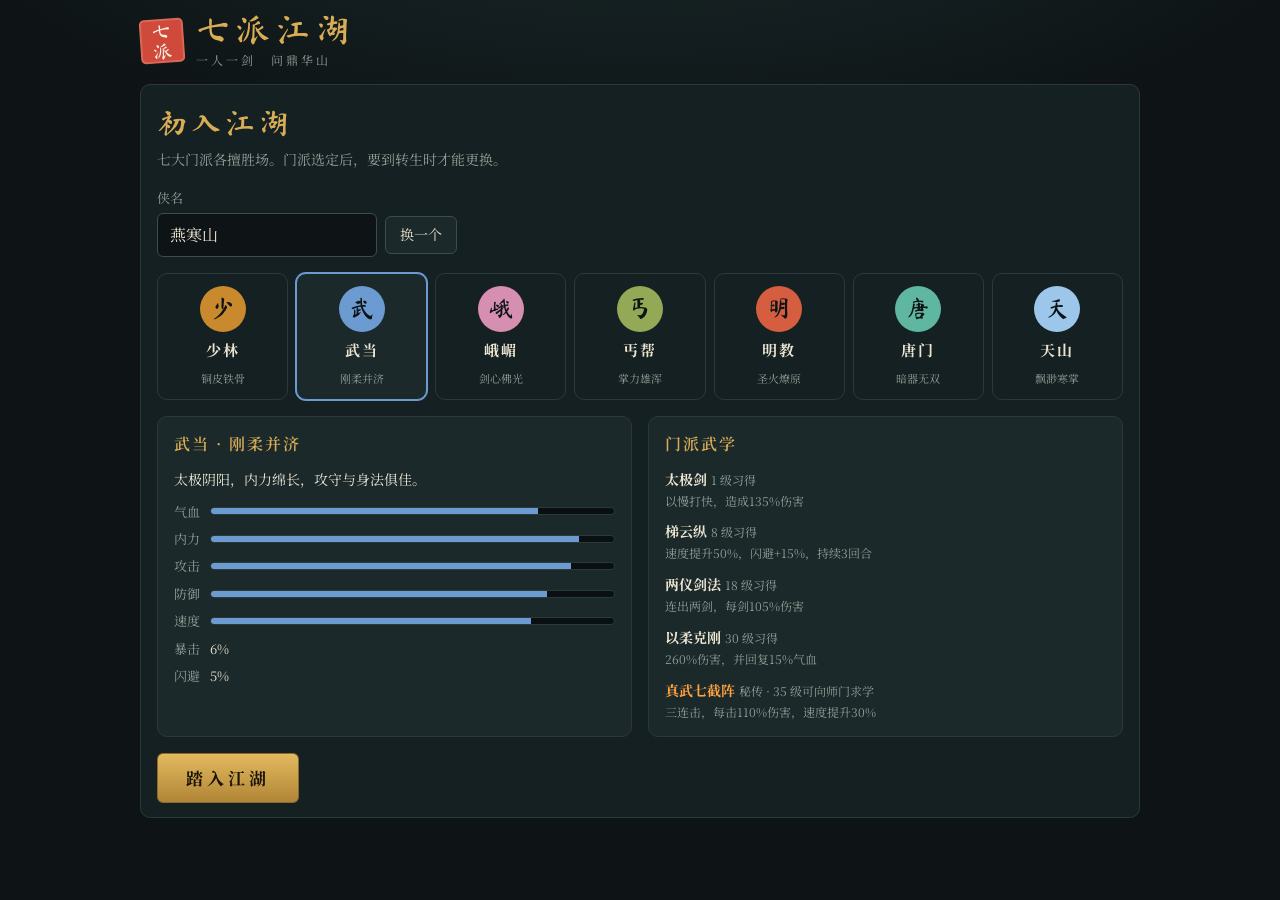
==== commit f500a073: "装备系统与天机阁抽奖 - 兵器类型：剑、刀、棍、掌、扇、暗器，各配合一种骰型；旧兵器按名字自动归类，名器也有类型 - 特效词条：珍品 1 条、神品 2 条，共 10 种，作用于掷骰（多一次重掷、1 当" ====
--- a/index.html
+++ b/index.html
@@ -353,6 +353,20 @@
 .hq .btn{white-space:normal;line-height:1.35;padding:6px 4px}
 
 @media (max-width:520px){.bracket{grid-template-columns:repeat(2,1fr)}.groups button{font-size:17px;padding:3px 12px}}
+
+/* 装备标签与天机阁 */
+.st.ex{color:var(--muted);line-height:1.8}
+.wtag,.stag,.ftag{display:inline-block;font-size:11px;padding:0 6px;border-radius:3px;margin-right:4px;line-height:1.6}
+.wtag{background:#203247;color:#8fc0ff}
+.stag{background:#3a2a14;color:var(--q4)}
+.ftag{background:#2d2140;color:var(--q3)}
+.gcards{display:grid;grid-template-columns:repeat(auto-fill,minmax(150px,1fr));gap:8px}
+.gcard{border:1px solid var(--line2);border-radius:10px;padding:10px;background:var(--panel2);display:flex;flex-direction:column;gap:4px;font-size:13px;animation:gflip .45s ease-out both}
+.gcard b{font-family:var(--f-display);font-weight:400;font-size:26px;line-height:1}
+.gcard.t3{border-color:var(--q3);box-shadow:0 0 12px rgba(185,128,255,.25)}
+.gcard.t4{border-color:var(--q4);box-shadow:0 0 16px rgba(255,160,64,.4);background:linear-gradient(180deg,#2e2312,var(--panel2))}
+@keyframes gflip{from{opacity:0;transform:rotateY(80deg) scale(.9)}to{opacity:1;transform:none}}
+@media (prefers-reduced-motion:reduce){.gcard{animation:none}}
 
 /* 掷骰 */
 .tray{display:flex;gap:8px;justify-content:center;flex:1 1 100%;flex-wrap:wrap}
@@ -648,6 +662,48 @@
 const TIER=['粗制','精铁','百炼','玄铁','寒玉','赤霄'];
 const NOUN={arm:['布衣','劲装','软甲','锁子甲','护心甲'],acc:['玉佩','护身符','手镯','璎珞'],boot:['布鞋','快靴','云履','踏雪靴']};
 const EN_RATE=[1,1,1,1,1,.8,.7,.6,.5,.4,.35,.3,.25,.2,.15];
+
+/* ============ 兵器类型、特效词条、套装、升星 ============ */
+// 兵器类型各配合一种骰型，和《六六英雄》的武器流派一个思路
+const WTYPES={
+ jian:{n:'剑',d:'顺子伤害 +40%',w:['长剑','青锋剑','松纹剑','七星剑']},
+ dao:{n:'刀',d:'一对、两对伤害 +25%',w:['钢刀','弯刀','柳叶刀','雁翎刀']},
+ gun:{n:'棍',d:'葫芦、四条、豹子伤害 +30%',w:['齐眉棍','伏虎棍','降魔杖','青竹杖']},
+ zhang:{n:'掌',d:'三条伤害 +35%，并有 15% 几率震晕',w:['铁掌套','金丝手套','冰蚕掌套']},
+ shan:{n:'扇',d:'点数带来的伤害加成翻倍',w:['铁骨扇','玉箫','判官笔']},
+ anqi:{n:'暗器',d:'散招变成三连发；多段攻击每段伤害 +10%',w:['袖箭匣','飞蝗石囊','机关匣','梅花针']},
+};
+const WT_K=Object.keys(WTYPES);
+function guessWt(name){
+  for(const k of WT_K)if(WTYPES[k].w.some(w=>name.includes(w)))return k;
+  return /刀/.test(name)?'dao':/棍|杖|棒|钵|枪/.test(name)?'gun':/掌|手套/.test(name)?'zhang':/扇|箫|笔/.test(name)?'shan':/箭|针|石囊|匣|镖|令/.test(name)?'anqi':'jian';
+}
+const LEG_WT={yuchang:'jian',yitian:'jian',tulong:'dao',bawang:'gun',biyu:'shan',xuantie:'jian',bingpo:'anqi',junzi:'jian',xuedao:'dao'};
+const itemWt=it=>it&&it.slot==='wpn'?(it.wt||(it.lg?LEG_WT[it.lg]:guessWt(it.name))):null;
+// 珍品带 1 条、神品带 2 条特效词条
+const AFFIX={
+ reroll:{n:'灵动',d:'每回合多 1 次免费重掷'},
+ one6:{n:'化腐朽',d:'掷出的 1 点当作 6 点'},
+ pairCrit:{n:'双刃',d:'一对、两对时暴击率 +30%'},
+ lianhuan:{n:'连环',d:'顺子伤害 +35%'},
+ yuanman:{n:'圆满',d:'葫芦以上回复 8% 气血'},
+ qianjun:{n:'千钧',d:'点数总和 22 以上伤害 +25%'},
+ xiaobo:{n:'以小博大',d:'点数总和 12 以下伤害 +40%'},
+ taishan:{n:'稳如泰山',d:'受到的伤害 -8%'},
+ xiansheng:{n:'先声夺人',d:'第一回合伤害 +50%'},
+ qihai:{n:'气海',d:'每回合多回复 5% 内力'},
+};
+const AFX_K=Object.keys(AFFIX);
+const SETS={
+ zhenwu:{n:'真武',b2:{def:.1},d2:'防御 +10%',d4:'每回合多 1 次免费重掷'},
+ xueyi:{n:'血衣',b2:{atk:.08},d2:'攻击 +8%',d4:'所有攻击吸血 10%'},
+ lieyang:{n:'烈阳',b2:{crit:5},d2:'暴击 +5%',d4:'葫芦、四条、豹子伤害 +30%'},
+ fengyun:{n:'风云',b2:{spd:.1},d2:'速度 +10%',d4:'每掷出一颗 6 点，伤害 +6%'},
+};
+const SET_K=Object.keys(SETS);
+const STAR_MAX=5;
+const sandOf=it=>[0,1,2,4,8][it.q]+(it.set?2:0)+(it.star||0)*3; // 分解得到的星辰砂
+const starCost=it=>({sand:((it.star||0)+1)*4*(it.q>=4?2:1),silver:((it.star||0)+1)*it.ilv*50});
 const GEMS={atk:{n:'赤玉',v:[6,14,26,42,64]},def:{n:'青金',v:[5,12,22,36,55]},hp:{n:'碧玺',v:[40,95,175,290,440]},crit:{n:'紫晶',v:[1,2,3.5,5,7]},spd:{n:'墨玉',v:[2,4.5,8,12,17]}};
 const GEMK=Object.keys(GEMS);
 
@@ -719,6 +775,7 @@
  {k:'tok',n:'奇遇令',p:120,d:'多一次游历江湖的机会'},
  {k:'steal',n:'偷师令',p:600,d:'随机学会一招其他门派的武功'},
  {k:'page',n:'武学残页',p:200,d:'随机一张骰面残页'},
+ {k:'ticket',n:'天机令',p:250,d:'天机阁抽奖用'},
 ];
 
 /* ============ 论剑 ============ */
@@ -730,6 +787,7 @@
  {k:'tok',n:'奇遇令',p:100,d:'多一次游历江湖的机会'},
  {k:'box',n:'珍品装备匣',p:400,d:'获得一件当前等级的珍品装备'},
  {k:'page',n:'武学残页',p:150,d:'随机一张骰面残页'},
+ {k:'ticket',n:'天机令',p:200,d:'天机阁抽奖用'},
 ];
 
 /* ============ 称号 ============ */
@@ -896,7 +954,7 @@
 let BT=null, SV=null, gemPick=null;
 
 function newGame(name,sect){
-  return {v:3,name,sect,lv:1,exp:0,silver:100,xw:0,jade:0,gx:0,fruit:0,rb:0,learned:[],loadout:null,bounty:{day:'',list:[]},unlocked:{},dice:blankDice(),pages:{jianqi:2,du:1},
+  return {v:3,name,sect,lv:1,exp:0,silver:100,xw:0,jade:0,gx:0,fruit:0,rb:0,learned:[],loadout:null,bounty:{day:'',list:[]},unlocked:{},dice:blankDice(),pages:{jianqi:2,du:1},sand:0,gacha:{tickets:3,pity:0,free:'',total:0,log:[]},
     train:{hp:0,mp:0,atk:0,def:0},bonus:{hp:0,mp:0,atk:0,def:0,spd:0,crit:0,dodge:0},
     mer:{ren:0,du:0},equip:{wpn:null,arm:null,acc:null,boot:null},bag:[],gems:{},reforge:null,
     souls:[],soulSlots:[null,null,null],pets:[],pet:null,secret:0,
@@ -963,6 +1021,7 @@
   const kt=karmaTier();if(kt.b)for(const k in kt.b){if(k in pct)pct[k]+=kt.b[k];else st[k]+=kt.b[k]}
   for(const id in COMPS)if(S.comps[id]>=100)for(const k in COMPS[id].pas){if(k in pct)pct[k]+=COMPS[id].pas[k];else st[k]+=COMPS[id].pas[k]}
   S.soulSlots.forEach((u,i)=>{if(!u||!soulSlotOpen(i))return;const so=S.souls.find(x=>x.uid===u);if(!so)return;const b=soulBonus(so);for(const k in b){if(k in pct)pct[k]+=b[k];else st[k]+=b[k]}});
+  const sc=setCounts();for(const k in sc)if(sc[k]>=2)for(const b in SETS[k].b2){if(b in pct)pct[b]+=SETS[k].b2[b];else st[b]+=SETS[k].b2[b]} // 套装 2 件加成
   for(const k in pct)st[k]*=1+pct[k];
   for(const k of ['hp','mp','atk','def'])st[k]=Math.round(st[k]);
   st.spd=Math.round(st.spd*10)/10;st.crit=Math.min(60,Math.round(st.crit*10)/10);st.dodge=Math.min(40,Math.round(st.dodge*10)/10);
@@ -982,25 +1041,60 @@
   return st;
 }
 function rollExtras(st,q,ilv){const ex=[['atk',.9],['def',.8],['hp',6],['mp',3],['spd',.25]];for(let i=0;i<q-1;i++){const [k,f]=pick(ex);st[k]=(st[k]||0)+Math.max(1,Math.round((2+ilv*f)*R(.6,1.2)))}return st}
-function mkItem(ilv,q,slot){
+function mkItem(ilv,q,slot,opt={}){
   slot=slot||pick(SLOTS);
-  const name=TIER[Math.min(5,Math.floor(ilv/10))]+(slot==='wpn'?pick(SECTS[S.sect].wpn):pick(NOUN[slot]));
-  return {uid:uid(),slot,q,ilv,name,st:rollExtras(mainStats(slot,q,ilv),q,ilv),en:0,gm:Array(SOCK[q]).fill(null)};
+  let wt=null,noun;
+  if(slot==='wpn'){if(opt.wt){wt=opt.wt;noun=pick(WTYPES[wt].w)}else if(Math.random()<.5){noun=pick(SECTS[S.sect].wpn);wt=guessWt(noun)}else{wt=pick(WT_K);noun=pick(WTYPES[wt].w)}}
+  else noun=pick(NOUN[slot]);
+  const set=opt.set!==undefined?opt.set:(q>=3&&Math.random()<.2?pick(SET_K):null);
+  const name=set?`${SETS[set].n}·${noun}`:TIER[Math.min(5,Math.floor(ilv/10))]+noun;
+  return {uid:uid(),slot,q,ilv,name,st:rollExtras(mainStats(slot,q,ilv),q,ilv),en:0,star:0,gm:Array(SOCK[q]).fill(null),wt,set,fx:q>=3?shuffle(AFX_K).slice(0,q-2):[]};
 }
 const sockets=it=>{if(!it.gm)it.gm=Array(SOCK[it.q]).fill(null);return it.gm};
 function itemStats(it){
-  const o={},en=it.en||0,m=1+.08*en;
-  for(const k in it.st)o[k]=isPct(k)?+(it.st[k]+.2*en).toFixed(1):Math.round(it.st[k]*m);
+  const o={},en=it.en||0,star=it.star||0,m=(1+.08*en)*(1+.1*star); // 强化每级 +8%，每颗星 +10%
+  for(const k in it.st)o[k]=isPct(k)?+(it.st[k]+.2*en+.5*star).toFixed(1):Math.round(it.st[k]*m);
   for(const g of (it.gm||[]))if(g){const k=g.slice(0,-1),l=+g.slice(-1);o[k]=(o[k]||0)+GEMS[k].v[l-1]}
   return o;
 }
 function itemPower(it){return it?powerOf(itemStats(it)):0}
 function rollQ(boss){const r=Math.random()*100;if(boss)return r<5?4:r<30?3:r<70?2:1;return r<.6?4:r<5?3:r<20?2:r<50?1:0}
 const sellPrice=it=>Math.round((5+it.ilv*3)*(1+it.q*it.q*.8)*(1+(it.en||0)*.3));
-const itemName=it=>esc(it.name)+(it.en?` +${it.en}`:'');
+const itemName=it=>esc(it.name)+(it.en?` +${it.en}`:'')+(it.star?` ${'★'.repeat(it.star)}`:'');
 const itemTag=it=>`<b class="q${it.q}">${itemName(it)}</b>`;
-function dropItem(ilv,q,slot){
-  const it=mkItem(clamp(ilv,1,80),q,slot);
+// 物品的类型、套装、词条说明，一行
+function itemExtra(it){const o=[];const wt=itemWt(it);if(wt)o.push(`<span class="wtag">${WTYPES[wt].n}</span>${WTYPES[wt].d}`);
+  if(it.set)o.push(`<span class="stag">${SETS[it.set].n}套</span>`);for(const k of it.fx||[])o.push(`<span class="ftag">${AFFIX[k].n}</span>${AFFIX[k].d}`);return o.join('　')}
+function setCounts(){const c={};for(const sl of SLOTS){const it=S.equip[sl];if(it&&it.set)c[it.set]=(c[it.set]||0)+1}return c}
+
+/* ============ 天机阁抽奖 ============
+   单抽 1 枚天机令，十连 10 枚且保底一件珍品；第 50 抽必出神品（抽到神品后重新计数）。每天免费一抽。 */
+const G_RATE=[[4,.02],[3,.10],[2,.30],[1,.58]];
+const G_TIER={4:{n:'神',c:'q4'},3:{n:'珍',c:'q3'},2:{n:'良',c:'q2'},1:{n:'凡',c:'q0'}};
+const G_PITY=50;
+const GACHA={
+ 4:[['神品套装装备',()=>dropItem(S.lv,4,null,{set:pick(SET_K)})],['圣品以上武魂',()=>`武魂 ${soulTag(randomSoul(3))}`],['3 级宝石 ×2',()=>addGem(pick(GEMK),3,2)],['星辰砂 ×40',()=>{S.sand+=40;return '星辰砂 ×40'}]],
+ 3:[['珍品装备',()=>dropItem(S.lv,3)],['灵品以上武魂',()=>`武魂 ${soulTag(randomSoul(2))}`],['2 级宝石',()=>addGem(pick(GEMK),2)],['武学残页 ×3',()=>addPage(null,3)],['星辰砂 ×15',()=>{S.sand+=15;return '星辰砂 ×15'}]],
+ 2:[['精品装备',()=>dropItem(S.lv,2)],['1 级宝石',()=>addGem(pick(GEMK),1)],['武学残页',()=>addPage()],['灵果 ×3',()=>{S.fruit+=3;return '灵果 ×3'}],['星辰砂 ×5',()=>{S.sand+=5;return '星辰砂 ×5'}],['一件礼物',()=>`礼物${addGift(randomGift())}`]],
+ 1:[['银两',()=>{const g=S.lv*60;S.silver+=g;return `银两 ${fmt(g)}`}],['魂玉 ×15',()=>{S.jade+=15;return '魂玉 ×15'}],['灵果',()=>{S.fruit+=1;return '灵果 ×1'}],['星辰砂 ×2',()=>{S.sand+=2;return '星辰砂 ×2'}],['奇遇令',()=>{S.qiyu.tok=Math.min(11,S.qiyu.tok+1);return '奇遇令 ×1'}]],
+};
+let GLAST=null;
+function gachaTier(forceHigh){
+  const G=S.gacha;G.pity++;
+  let t=1;if(G.pity>=G_PITY)t=4;else{let r=Math.random();for(const [tt,p] of G_RATE){if(r<p){t=tt;break}r-=p}}
+  if(forceHigh&&t<3)t=3;if(t===4)G.pity=0;return t;
+}
+function gachaPull(n){
+  const out=[];for(let i=0;i<n;i++){const force=n===10&&i===9&&!out.some(x=>x.t>=3);const t=gachaTier(force);const [name,fn]=pick(GACHA[t]);out.push({t,name,r:fn()})}
+  S.gacha.total+=n;S.gacha.log=[...out.map(x=>({t:x.t,r:x.r.replace(/<[^>]+>/g,'')})),...S.gacha.log].slice(0,20);
+  if(out.some(x=>x.t===4))newsPush(`【${esc(S.name)}】在天机阁抽到了神品！`);
+  return out;
+}
+const ticketPrice=()=>3000+S.lv*100;
+const addTicket=(n=1)=>{S.gacha.tickets+=n;return `<span class="q3">天机令 ×${n}</span>`};
+
+function dropItem(ilv,q,slot,opt){
+  const it=mkItem(clamp(ilv,1,80),q,slot,opt);
   if(S.bag.length>=40){const p=sellPrice(it);S.silver+=p;return `${itemTag(it)}（行囊已满，自动换得银两 ${p}）`}
   S.bag.push(it);return `获得 ${itemTag(it)}`;
 }
@@ -1089,6 +1183,9 @@
   if(lg.has('xuantie'))A.spd*=.85;
   if(S.pills.kb>0)A.atk*=1.25;
   if(S.pills.hx>0)A.def*=1.3;
+  const eq=SLOTS.map(x=>S.equip[x]).filter(Boolean),sc=setCounts();
+  A.efx={};eq.forEach(it=>(it.fx||[]).forEach(k=>A.efx[k]=(A.efx[k]||0)+1));
+  A.set4=new Set(Object.keys(sc).filter(k=>sc[k]>=4));A.wt=itemWt(S.equip.wpn);
   return A;
 }
 function usePills(){if(S.pills.kb>0)S.pills.kb--;if(S.pills.hx>0)S.pills.hx--}
@@ -1107,6 +1204,8 @@
 }
 const tagsOf=f=>{const t=f.buffs.map(b=>b.src);if(f.mech)t.unshift(MECH[f.mech].n);if(f.rage)t.push('狂暴');f.dots.forEach(d=>t.push(d.l));if(f.stun)t.push('晕眩');return t};
 const hasRl=(f,id)=>!!(f.rl&&f.rl.has(id));
+const afx=(f,k)=>(f.efx&&f.efx[k])||0;           // 身上装备某个特效词条的条数
+const hasSet4=(f,k)=>!!(f.set4&&f.set4.has(k));  // 是否穿齐某套装 4 件
 
 /* ============ 掷骰出招 ============
    每回合掷 5 颗骰子，可锁定一部分重掷（免费 2 次，之后每次耗 25% 内力）。
@@ -1160,26 +1259,33 @@
     if(a.mech==='regen'&&round%3===0){const h=Math.round(a.maxhp*.1);a.hp=Math.min(a.maxhp,a.hp+h);push(`${nm(a)} 运起水遁回春，回复 <b class="h">${h}</b> 气血`,a.side,[{on:a.side,v:'+'+h,k:'heal'}])}
     if(a.mech==='berserk'&&!a.rage&&a.hp<a.maxhp*.5){a.rage=true;a.atk*=1.8;a.spd*=1.3;push(`${nm(a)} 气血翻涌，陷入狂暴！`,a.side)}
     // 掷骰：手动时把骰子交给玩家锁定、重掷，直到出招；否则电脑按策略掷
-    a.dice=[d6(),d6(),d6(),d6(),d6()];a.held=[false,false,false,false,false];a.rr=2;
+    a.dice=[d6(),d6(),d6(),d6(),d6()];a.held=[false,false,false,false,false];a.rr=2+Math.min(2,afx(a,'reroll'))+(hasSet4(a,'zhenwu')?1:0);
     if(a.manual){for(;;){const c=yield a;if(c==='auto'){a.manual=false;break}if(!c||c.go)break;if(c.reroll)doReroll(a)}}
     if(!a.manual)aiDice(a);
-    const cb=evalDice(a.dice),pk=skillForTier(a,cb.t),sk=pk.s,mk=markCount(a);
+    const dv=afx(a,'one6')?a.dice.map(v=>v===1?6:v):a.dice; // 化腐朽：1 点当 6 点
+    const cb=evalDice(dv),pk=skillForTier(a,cb.t),mk=markCount(a),wt=a.wt;
+    const sk=wt==='anqi'&&cb.t===0?{n:'暗器连发',mult:.5,hits:3}:pk.s; // 暗器：散招变三连发
     const LA=a.lg||NOLG,LT=t.lg||NOLG;
     const s=sk?(sk.mult?sk:{...sk,mult:1}):{n:'',mult:1}; // 纯增益/疗伤招式顺带打一下
     const mkTxt=Object.entries(mk).map(([k,n])=>`${PAGES[k].n}×${n}`).join('、');
     let txt=`${nm(a)} 掷出 <span class="dc">${a.dice.map(v=>DIE[v-1]).join('')}</span>（${cb.n}${mkTxt?`，${mkTxt}`:''}），`+(sk?`施展「<em>${s.n}</em>」`:'出招攻击');const fx=[];
-    const M=pk.b*(.85+cb.sum/60)*(1+.12*(mk.jianqi||0)); // 骰型倍率 × 点数加成 × 剑气印
+    // 骰型倍率 × 点数加成（扇翻倍）× 剑气印 × 兵器类型 × 装备词条 × 套装
+    let M=pk.b*(wt==='shan'?.7+cb.sum/30:.85+cb.sum/60)*(1+.12*(mk.jianqi||0));
+    if(wt==='jian'&&cb.t===4)M*=1.4;if(wt==='dao'&&(cb.t===1||cb.t===2))M*=1.25;if(wt==='gun'&&cb.t>=5)M*=1.3;if(wt==='zhang'&&cb.t===3)M*=1.35;
+    if(cb.t===4)M*=1+.35*afx(a,'lianhuan');if(cb.sum>=22)M*=1+.25*afx(a,'qianjun');if(cb.sum<=12)M*=1+.4*afx(a,'xiaobo');if(round===1)M*=1+.5*afx(a,'xiansheng');
+    if(hasSet4(a,'lieyang')&&cb.t>=5)M*=1.3;if(hasSet4(a,'fengyun'))M*=1+.06*a.dice.filter(v=>v===6).length;
+    M*=Math.pow(.92,afx(t,'taishan'));
     if(s.mult){
       const hits=s.hits||1,K=50+5*a.lv;let total=0,landed=0,crits=0;
       a.nAct=(a.nAct||0)+1;const forceCrit=LA.has('yuchang')&&a.nAct%3===0;
-      let mul=M;if(LA.has('tulong')&&t.boss)mul*=1.3;if(LA.has('bawang')&&a.hp/a.maxhp<.3)mul*=1.5;if(LA.has('xuantie'))mul*=1.2;if(LT.has('jinsi'))mul*=.85;
+      let mul=M;if(hits>1&&wt==='anqi')mul*=1.1;if(LA.has('tulong')&&t.boss)mul*=1.3;if(LA.has('bawang')&&a.hp/a.maxhp<.3)mul*=1.5;if(LA.has('xuantie'))mul*=1.2;if(LT.has('jinsi'))mul*=.85;
       if(t.mech==='shield'&&round<=3)mul*=.5;if(hasRl(t,'jingang'))mul*=.85;if(hits>1&&hasRl(a,'lianji'))mul*=1.2;
       const defF=LA.has('yitian')?.7:1;
       const dg=Math.min(t.mech==='sand'?60:40,eff(t,'dodge'))*(t.mech==='sand'&&hits>1?.5:1)-(hasRl(a,'mingzhong')?20:0);
       for(let i=0;i<hits;i++){
         if(Math.random()*100<dg)continue;
         let d=eff(a,'atk')*s.mult*mul*K/(K+eff(t,'def')*defF)*R(.92,1.08);
-        if((forceCrit&&!crits)||Math.random()*100<Math.min(70,a.crit+(s.crit||0)+12*(mk.bao||0))){d*=1.6;crits++}
+        if((forceCrit&&!crits)||Math.random()*100<Math.min(80,a.crit+(s.crit||0)+12*(mk.bao||0)+(cb.t===1||cb.t===2?30*afx(a,'pairCrit'):0))){d*=1.6;crits++}
         total+=Math.max(1,Math.round(d));landed++;
       }
       if(!landed){txt+=`，被 ${nm(t)} 闪身避过`;fx.push({on:t.side,v:'闪避',k:'miss'})}
@@ -1187,7 +1293,8 @@
         t.hp=Math.max(0,t.hp-total);
         txt+=(hits>1?`，${landed}/${hits} 段命中`:'')+`，造成 <b class="d">${total}</b> 点伤害`+(crits?'<span class="cr">（暴击）</span>':'');
         fx.push({on:t.side,v:'-'+total,k:crits?'crit':'dmg'});
-        const stl=(s.steal||0)+(a.lsteal||0)+(LA.has('xuedao')?.15:0)+.06*(mk.xi||0);
+        const stl=(s.steal||0)+(a.lsteal||0)+(LA.has('xuedao')?.15:0)+.06*(mk.xi||0)+(hasSet4(a,'xueyi')?.1:0);
+        if(wt==='zhang'&&cb.t===3&&t.hp>0&&!t.stun&&Math.random()<.15*(t.boss?.5:1)){t.stun=true;txt+=`，掌力透体，${nm(t)} 被震晕`}
         if(stl){const h=Math.round(total*stl);a.hp=Math.min(a.maxhp,a.hp+h);txt+=`，吸取 <b class="h">${h}</b> 气血`}
         if(s.dot&&t.hp>0){addDot(t,Math.max(1,Math.round(eff(a,'atk')*s.dot.k*K/(K+eff(t,'def')))),s.dot.t,s.dot.l);txt+=`，${nm(t)} 身中${s.dot.l}`}
         if(a.mech==='venom'&&t.hp>0){addDot(t,Math.max(1,Math.round(t.maxhp*.03)),3,'五毒');txt+=`，${nm(t)} 中了五毒`}
@@ -1204,9 +1311,10 @@
     if(s.heal){const h=Math.round(a.maxhp*s.heal);a.hp=Math.min(a.maxhp,a.hp+h);txt+=`，回复 <b class="h">${h}</b> 气血`;fx.push({on:a.side,v:'+'+h,k:'heal'})}
     if(LA.has('junzi')&&a.hp>0)a.hp=Math.min(a.maxhp,a.hp+Math.round(a.maxhp*.03));
     if(mk.chun&&a.hp>0){const h=Math.round(a.maxhp*.03*mk.chun);a.hp=Math.min(a.maxhp,a.hp+h);txt+=`，回春印回复 <b class="h">${h}</b> 气血`}
+    if(afx(a,'yuanman')&&cb.t>=5&&a.hp>0){const h=Math.round(a.maxhp*.08*afx(a,'yuanman'));a.hp=Math.min(a.maxhp,a.hp+h);txt+=`，圆满回复 <b class="h">${h}</b> 气血`}
     if(mk.jin){a.buffs=a.buffs.filter(b=>b.src!=='金刚印');a.buffs.push({def:.12*mk.jin,src:'金刚印',left:2})}
     if(s.buff){a.buffs=a.buffs.filter(b=>b.src!==s.n);a.buffs.push({...s.buff,src:s.n,left:s.buff.t+1});txt+=`，${s.d.split('，').filter(x=>/提升|\+/.test(x)).join('，')||'气势大涨'}`}
-    a.mp=Math.min(a.maxmp,a.mp+Math.round(a.maxmp*.06));
+    a.mp=Math.min(a.maxmp,a.mp+Math.round(a.maxmp*(.06+.05*afx(a,'qihai'))));
     tick(a);push(txt,a.side,fx);
   };
   const petAct=(f,t)=>{
@@ -1298,6 +1406,7 @@
         if(ctx.zi>=5&&Math.random()<.03){const t=grantLegend('yitian');if(t)rw.push(t)}}
       if(Math.random()<.04){S.qiyu.tok=Math.min(9,S.qiyu.tok+1);rw.push('奇遇令 +1')}
       if(boss&&(first||Math.random()<.25))rw.push(addPage());
+      if(boss&&first)rw.push(addTicket());
       if(first){S.prog[ctx.zi]++;rw.push('<span class="q4">首次通关</span>');
         if(boss&&ctx.zi<ZONES.length-1)rw.push(`<span class="q4">新区域开启：${ZONES[ctx.zi+1].n}</span>`);
         if(boss&&!S.story.seen[ctx.zi+'c'])S.story.pend=ctx.zi;}
@@ -1323,7 +1432,7 @@
         gainExp(12+enemy.lv*6).forEach(m=>rw.push(`<span class="q4">${m}</span>`));
         if(f%5===0){const j=10+f;S.jade+=j;rw.push(`魂玉 +${j}`)}
         if(f===50){const t=grantLegend('xuantie');if(t)rw.push(t)}
-        if(f%10===0){rw.push(addPage());rw.push(addGem(pick(GEMK),Math.min(5,1+Math.floor(f/20))));S.fruit+=2;rw.push('灵果 +2');const so=randomSoul(f>=40?3:2);rw.push(`获得武魂 ${soulTag(so)}`);
+        if(f%10===0){rw.push(addPage(),addTicket());rw.push(addGem(pick(GEMK),Math.min(5,1+Math.floor(f/20))));S.fruit+=2;rw.push('灵果 +2');const so=randomSoul(f>=40?3:2);rw.push(`获得武魂 ${soulTag(so)}`);
           newsPush(`【${esc(S.name)}】击败${enemy.name}，登上通天塔第 ${f} 层！`)}
       }else rw.push(`闯过第 ${f} 层`);
       run.hp=Math.min(1,A.hp/A.maxhp+.15+run.b.regen);run.floor++;run.n++;
@@ -1352,7 +1461,7 @@
   }else if(ctx.type==='dahui'){
     const D=S.dh,r=D.r;
     if(win){const g=S.lv*80*(r+1),p=25*(r+1);S.silver+=g;S.arena.rep+=p;D.r++;rw.push(addPage());rw.push(r<3?`晋级${DH_ROUND[r+1]}`:'<span class="q4">武林大会夺魁！</span>',`银两 +${fmt(g)}`,`声望 +${p}`);
-      if(D.r>=4){S.stat.champ++;const t=grantLegend('bawang');if(t)rw.push(t);else rw.push(`获得武魂 ${soulTag(randomSoul(3))}`,addGem(pick(GEMK),3));
+      if(D.r>=4){S.stat.champ++;rw.push(addTicket(3));const t=grantLegend('bawang');if(t)rw.push(t);else rw.push(`获得武魂 ${soulTag(randomSoul(3))}`,addGem(pick(GEMK),3));
         const l=learnSkill(DH_NPC[D.opp[3]][1]);if(l)rw.push(l+'（与决赛对手过招时偷师）');
         newsPush(`【${esc(S.name)}】在本届武林大会夺魁，号令群雄！`)}}
     else{D.out=true;rw.push(`止步${DH_ROUND[r]}。下周再来。`)}
@@ -1461,9 +1570,9 @@
 }
 const soulRank=so=>SOULDEF[so.id].r*100+so.lv;
 const gemPow=key=>{const k=key.slice(0,-1),l=+key.slice(-1);return GEMS[k].v[l-1]*PW[k]};
-function doSign(){if(S.sign.last===today())return '';const r=SIGN[S.sign.total%7]();S.sign.total++;S.sign.last=today();return `签到第 ${S.sign.total} 天：${r}`}
+function doSign(){if(S.sign.last===today())return '';const r=SIGN[S.sign.total%7]()+'，'+addTicket().replace(/<[^>]+>/g,'');S.sign.total++;S.sign.last=today();return `签到第 ${S.sign.total} 天：${r}`}
 function doOnline(){if(!onlineReady())return '';S.online.got++;const r=Math.random();
-  if(r<.4){const g=S.lv*40;S.silver+=g;return `银两 +${fmt(g)}`}if(r<.65){S.jade+=15;return '魂玉 +15'}if(r<.85){S.fruit+=1;return '灵果 +1'}if(r<.95)return addGem(pick(GEMK),1);
+  if(r<.1){addTicket();return '天机令 +1'}if(r<.4){const g=S.lv*40;S.silver+=g;return `银两 +${fmt(g)}`}if(r<.65){S.jade+=15;return '魂玉 +15'}if(r<.85){S.fruit+=1;return '灵果 +1'}if(r<.95)return addGem(pick(GEMK),1);
   S.qiyu.tok=Math.min(9,S.qiyu.tok+1);return '奇遇令 +1'}
 function doSmClaims(){let n=0;for(const x of S.sm.tasks)if(!x.got&&x.cur>=x.need){x.got=true;S.gx+=fy('shimen')?100:50;S.silver+=S.lv*40;n++}
   let t='';if(!S.sm.bonus&&S.sm.tasks.length&&S.sm.tasks.every(x=>x.got)){S.sm.bonus=true;S.gx+=100;t=addGem(pick(GEMK),1)}return {n,t}}
@@ -1500,7 +1609,7 @@
 function legendStats(slot,lv){const st=mainStats(slot,4,lv);for(const k in st)if(!isPct(k))st[k]=Math.round(st[k]*1.15);if(slot==='wpn')st.crit=3;else st.hp=(st.hp||0)+lv*8;return st}
 function grantLegend(id){
   if(S.legends.includes(id))return '';const L=LEGENDS.find(x=>x.id===id),lv=Math.max(S.lv,10);
-  S.legends.push(id);S.bag.push({uid:uid(),slot:L.slot,q:4,ilv:lv,name:L.n,st:legendStats(L.slot,lv),en:0,gm:[null,null,null],lg:id});
+  S.legends.push(id);S.bag.push({uid:uid(),slot:L.slot,q:4,ilv:lv,name:L.n,st:legendStats(L.slot,lv),en:0,star:0,gm:[null,null,null],lg:id,wt:LEG_WT[id]||null,fx:[]});
   newsPush(`【${esc(S.name)}】得到兵器谱名器「${L.n}」！`);
   return `<span class="q4">获得兵器谱名器「${L.n}」！</span>`;
 }
@@ -1748,9 +1857,9 @@
 
 /* ============ 渲染 ============ */
 const TABS=[['renwu','人物'],['jianghu','江湖'],['tower','通天塔'],['shimen','师门'],['huodong','活动'],['fuli','福利'],['xiulian','修炼'],['jingmai','经脉'],['wuhun','武魂'],['lingshou','灵兽'],['qiyu','奇遇'],['lunjian','论剑'],['zhuangbei','装备'],
-  ['renqing','人情'],['bingqipu','兵器谱'],['dahui','武林大会'],['mijing','秘境'],['shenghuo','生活'],['dufang','赌坊'],['xuanshang','悬赏'],['touzi','骰子']];
+  ['renqing','人情'],['bingqipu','兵器谱'],['dahui','武林大会'],['mijing','秘境'],['shenghuo','生活'],['dufang','赌坊'],['xuanshang','悬赏'],['touzi','骰子'],['tianji','天机阁']];
 const TABN=Object.fromEntries(TABS);
-const GROUPS=[['角色',['renwu','touzi','zhuangbei','wuhun','lingshou','bingqipu']],['修行',['xiulian','jingmai','shimen','shenghuo']],['江湖',['jianghu','xuanshang','tower','mijing','qiyu']],['争锋',['lunjian','dahui','huodong']],['人情',['renqing','dufang','fuli']]];
+const GROUPS=[['角色',['renwu','touzi','zhuangbei','wuhun','lingshou','bingqipu']],['修行',['xiulian','jingmai','shimen','shenghuo']],['江湖',['jianghu','xuanshang','tower','mijing','qiyu']],['争锋',['lunjian','dahui','huodong']],['人情',['renqing','tianji','dufang','fuli']]];
 const groupOf=t=>Math.max(0,GROUPS.findIndex(g=>g[1].includes(t)));
 const brand=()=>`<header class="top"><div class="brand"><span class="seal">七<br>派</span><div><h1>七派江湖</h1><p class="sub">一人一剑　问鼎华山</p></div></div>
   ${S?'<div class="top-r"><span class="saved">进度自动保存于本浏览器</span><button class="btn sm" data-a="dailyAll">一键日常</button><button class="sc-btn" data-a="shouchong">首充送屠龙宝刀</button></div>':''}</header>`;
@@ -1788,7 +1897,7 @@
       <div class="lvline"><span>${S.rb?`<span class="rb">${CN[S.rb]}转</span> `:''}<b>${S.lv}</b> 级</span><span>${S.lv>=60?'已臻化境':`经验 ${fmt(S.exp)} / ${fmt(need)}`}</span></div>
       <div class="bar exp"><i style="width:${S.lv>=60?100:S.exp/need*100}%"></i></div></div>
     <div class="power"><span class="lbl">战力</span><b>${fmt(st.power)}</b></div>
-    <ul class="res"><li><span>银两</span>${fmt(S.silver)}</li><li><span>修为</span>${fmt(S.xw)}</li><li><span>魂玉</span>${fmt(S.jade)}</li><li><span>声望</span>${fmt(S.arena.rep)}</li><li><span>贡献</span>${fmt(S.gx)}</li><li><span>灵果</span>${S.fruit}</li><li><span>奇遇令</span>${S.qiyu.tok}</li></ul>
+    <ul class="res"><li><span>银两</span>${fmt(S.silver)}</li><li><span>修为</span>${fmt(S.xw)}</li><li><span>魂玉</span>${fmt(S.jade)}</li><li><span>声望</span>${fmt(S.arena.rep)}</li><li><span>贡献</span>${fmt(S.gx)}</li><li><span>灵果</span>${S.fruit}</li><li><span>奇遇令</span>${S.qiyu.tok}</li><li><span>天机令</span>${S.gacha.tickets}</li><li><span>星辰砂</span>${S.sand}</li></ul>
   </section>
   <section class="fy" aria-label="今日江湖风云"><b>今日江湖风云</b>${todayFY().map(id=>{const f=FY.find(x=>x.id===id);return `<span><em>${f.n}</em>${f.d}</span>`}).join('')}</section>
   <nav class="groups" aria-label="分类">${GROUPS.map(([n,ts],i)=>`<button aria-pressed="${i===groupOf(S.tab)}" data-a="group" data-v="${i}">${n}${ts.some(t=>badge(t))?'<span class="dot"></span>':''}</button>`).join('')}</nav>
@@ -1874,6 +1983,21 @@
         <span class="row" style="gap:6px;justify-content:flex-end">${i<pr?`<button class="btn sm" data-a="sweep" data-v="${zi},${i}">扫荡×10</button>`:''}<button class="btn ${i===pr?'pri':''}" ${i>pr?'disabled':''} data-a="fight" data-v="${zi},${i}">${i<pr?'再战':'挑战'}</button></span></li>`}).join('')}</ol>
     <div class="toggles"><label><input type="checkbox" id="opt-auto" data-a="autoT" ${S.auto?'checked':''}> 连续挑战（胜后自动再战同一对手，败则停止）</label><label><input type="checkbox" id="opt-fast" data-a="fastT" ${S.fast?'checked':''}> 跳过战斗过程</label><label><input type="checkbox" id="opt-manual" data-a="manualT" ${S.manual?'checked':''}> 手动掷骰（所有战斗都由你锁骰重掷；开着连续挑战时小怪仍自动打）</label></div>
    </section></div>`;
+},
+tianji(){
+  const G=S.gacha,free=G.free!==today(),left=G_PITY-G.pity,tp=ticketPrice();
+  return `<section class="box"><h3>天机阁 <small>天机令 ${G.tickets} 枚 · 再抽 ${left} 次内必出神品 · 累计 ${G.total} 抽</small></h3>
+    <div class="row"><button class="btn pri" data-a="gacha" data-v="free" ${free?'':'disabled'}>${free?'每日免费一抽':'今日免费已用'}</button>
+     <button class="btn pri" data-a="gacha" data-v="1" ${G.tickets<1?'disabled':''}>单抽（1 枚）</button>
+     <button class="btn pri" data-a="gacha" data-v="10" ${G.tickets<10?'disabled':''}>十连（10 枚，保底一件珍品）</button></div>
+    ${GLAST?`<div class="gcards">${GLAST.map((x,i)=>`<div class="gcard t${x.t}" style="animation-delay:${i*.06}s"><b class="${G_TIER[x.t].c}">${G_TIER[x.t].n}</b><span>${x.r}</span></div>`).join('')}</div>`:'<p class="empty">天机不可泄露。抽一次看看。</p>'}</section>
+   <section class="box"><h3>兑换天机令</h3>
+    <div class="row"><button class="btn" data-a="buyTicket" data-v="1" ${S.silver<tp?'disabled':''}>银两 ${fmt(tp)} 换 1 枚</button><button class="btn" data-a="buyTicket" data-v="10" ${S.silver<tp*10?'disabled':''}>银两 ${fmt(tp*10)} 换 10 枚</button></div>
+    <p class="note">另外每天签到送 1 枚，在线宝箱、首次击败江湖首领、通天塔塔主、武林大会夺魁也会给；论剑商店（声望 200）和师门商店（贡献 250）可以兑换。</p></section>
+   <section class="box"><h3>概率公示</h3>
+    <div class="combos">${G_RATE.map(([t,p])=>`<div><b class="${G_TIER[t].c}">${G_TIER[t].n}品 · ${(p*100).toFixed(0)}%</b>${GACHA[t].map(x=>x[0]).join('、')}</div>`).join('')}</div>
+    <p class="note">同一档里的奖励等概率抽取。十连的最后一抽，如果前九抽都没有珍品以上，必定是珍品；连续 ${G_PITY} 抽没出神品，第 ${G_PITY} 抽必定是神品。只用游戏内的天机令，没有充值。</p></section>
+   <section class="box"><h3>最近抽到</h3>${G.log.length?`<ul class="qlog">${G.log.map(l=>`<li><b class="${G_TIER[l.t].c}">${G_TIER[l.t].n}</b>${l.r}</li>`).join('')}</ul>`:'<p class="empty">还没抽过。</p>'}</section>`;
 },
 touzi(){
   const A=mkPlayer(),how=['没有任何组合','两颗相同','两组两颗相同','三颗相同','五颗连号（1~5 或 2~6）','三颗相同加一对','四颗相同','五颗相同'];
@@ -2162,15 +2286,20 @@
     const en=it.en||0,cost=enCost(it),rate=EN_RATE[en],gm=sockets(it),rf=S.reforge&&S.reforge.uid===it.uid;
     return `<div class="forge"><div class="fh"><span>${itemTag(it)} <span class="note">${QN[it.q]} · ${it.ilv} 级</span></span><span class="slot-n">${SLOT_N[sl]}</span></div>
       <span class="st">${stList(itemStats(it))}</span>
+      ${itemExtra(it)?`<span class="st ex">${itemExtra(it)}</span>`:''}
       <div class="sock">${gm.length?gm.map((g,i)=>g?`<button class="gem g-${g.slice(0,-1)}" data-a="gemOut" data-v="${sl},${i}" title="点击取下">${+g.slice(-1)}级${GEMS[g.slice(0,-1)].n} ✕</button>`:`<button class="es" data-a="gemSlot" data-v="${sl},${i}">＋ 镶嵌</button>`).join(''):'<span class="note">良品以上才有宝石孔</span>'}</div>
       ${gemPick&&gemPick.sl===sl?`<div class="gempick">${gemKeys.length?gemKeys.map(k=>`<button class="gem g-${k.slice(0,-1)}" data-a="gemPut" data-v="${k}">${+k.slice(-1)}级${GEMS[k.slice(0,-1)].n} ×${S.gems[k]}</button>`).join(''):'<span class="note">没有宝石</span>'}<button class="btn sm" data-a="gemCancel">取消</button></div>`:''}
       ${rf?`<div class="reforge"><span>洗练结果：${stList(S.reforge.st)}</span><span class="${powerOf(S.reforge.st)>=powerOf(it.st)?'cmp up':'cmp down'}">基础战力 ${fmt(powerOf(it.st))} → ${fmt(powerOf(S.reforge.st))}</span><div class="row"><button class="btn sm pri" data-a="rfKeep" data-v="new">换成新属性</button><button class="btn sm" data-a="rfKeep" data-v="old">保留原属性</button></div></div>`:''}
       <div class="row">${en>=15?'<span class="q4">已强化至 +15</span>':`<button class="btn sm pri" data-a="enhance" data-v="${sl}" ${S.silver<cost?'disabled':''}>强化 +${en+1}（${Math.round(rate*100)}% · 银两 ${fmt(cost)}）</button><button class="btn sm" data-a="enhanceTo" data-v="${sl}" ${S.silver<cost?'disabled':''}>一键强化至 +${en<10?10:15}</button>`}
         ${it.q>=2&&!it.toy&&!it.lg?`<button class="btn sm" data-a="reforge" data-v="${sl}" ${S.silver<reforgeCost(it)||rf?'disabled':''}>洗练（银两 ${fmt(reforgeCost(it))}）</button>`:''}
+        ${(it.star||0)<STAR_MAX?(c=>`<button class="btn sm" data-a="starUp" data-v="${sl}" ${S.sand<c.sand||S.silver<c.silver?'disabled':''}>升星 ${'★'.repeat((it.star||0)+1)}（星辰砂 ${c.sand}，银两 ${fmt(c.silver)}）</button>`)(starCost(it)):'<span class="q4">已满五星</span>'}
         <button class="btn sm" data-a="unequip" data-v="${sl}">卸下</button></div>
       ${en>=6&&en<15?'<span class="note">+7 起强化失败会掉一级</span>':''}</div>`;
   };
-  return `<section class="box"><h3>身上装备 <small>强化每级主属性 +8%；宝石随装备走，换装不会丢</small></h3>
+  const sc=setCounts(),wt=itemWt(S.equip.wpn);
+  const setTxt=Object.keys(sc).map(k=>`<span class="stag">${SETS[k].n}套 ${sc[k]}/4</span>2 件：${SETS[k].d2}${sc[k]>=2?'（已生效）':''}；4 件：${SETS[k].d4}${sc[k]>=4?'（已生效）':''}`).join('<br>');
+  return `<section class="box"><h3>身上装备 <small>强化每级主属性 +8%，每颗星 +10%；宝石随装备走，换装不会丢</small></h3>
+    <p class="note">${wt?`兵器类型：<span class="wtag">${WTYPES[wt].n}</span>${WTYPES[wt].d}`:'还没装备兵器'}${setTxt?`<br>${setTxt}`:''}</p>
     <div class="row"><button class="btn pri" data-a="equipBest">一键换上更好的装备</button><button class="btn" data-a="gemAuto" ${gemKeys.length?'':'disabled'}>一键镶嵌宝石</button><span class="note">镶嵌会优先用最值钱的宝石，并替换掉孔里更差的</span></div>
     <div class="forges">${SLOTS.map(forge).join('')}</div></section>
    <section class="box"><h3>宝石 <small>三颗同级同种合成一颗高一级的，最高 5 级</small></h3>
@@ -2183,9 +2312,9 @@
      :`<button class="btn red" data-a="sellAll" ${sb.length?'':'disabled'}>全部出售（${sb.length} 件）</button>`}</div>
    ${sellAllArm&&sb.length?`<p class="note" style="color:var(--cinnabar)">身上穿着的装备和兵器谱名器不会被卖。${(w=>`行囊里${w?`包括${w}在内的`:'的'}其他装备都会卖掉`)([sb.some(i=>i.q>=3)?'珍品、神品':'',sb.some(i=>i.en)?'强化过的装备':''].filter(Boolean).join('和'))}，卖掉就找不回来了；镶嵌的宝石会自动取回。</p>`:''}
    ${list.length?`<div class="items">${list.map(it=>{const cur=S.equip[it.slot],d=itemPower(it)-itemPower(cur);
-     return `<div class="item">${itemTag(it)}<span class="meta">${QN[it.q]} · ${SLOT_FULL[it.slot]} · ${it.ilv} 级${(it.gm||[]).some(Boolean)?' · 已镶嵌':''}</span><span class="st">${stList(itemStats(it))}</span>
+     return `<div class="item">${itemTag(it)}<span class="meta">${QN[it.q]} · ${SLOT_FULL[it.slot]} · ${it.ilv} 级${(it.gm||[]).some(Boolean)?' · 已镶嵌':''}</span><span class="st">${stList(itemStats(it))}</span>${itemExtra(it)?`<span class="st ex">${itemExtra(it)}</span>`:''}
        <span class="cmp ${d>0?'up':d<0?'down':''}">${cur?(d>0?`比当前装备强 ${fmt(d)} 战力`:d<0?`比当前装备弱 ${fmt(-d)} 战力`:'与当前装备相当'):`该部位未装备，+${fmt(d)} 战力`}</span>
-       <div class="row"><button class="btn sm ${d>0?'pri':''}" data-a="equip" data-v="${it.uid}">装备</button>${it.lg?'<span class="note q4">名器，不可出售</span>':`<button class="btn sm" data-a="sell" data-v="${it.uid}">出售 ${fmt(sellPrice(it))}</button>`}</div></div>`}).join('')}</div>`
+       <div class="row"><button class="btn sm ${d>0?'pri':''}" data-a="equip" data-v="${it.uid}">装备</button>${it.lg?'<span class="note q4">名器，不可出售</span>':`<button class="btn sm" data-a="sell" data-v="${it.uid}">出售 ${fmt(sellPrice(it))}</button>${it.q>=1?`<button class="btn sm" data-a="dismantle" data-v="${it.uid}">分解 · 星辰砂 ${sandOf(it)}</button>`:''}`}</div></div>`}).join('')}</div>`
    :'<p class="empty">行囊空空。击败对手有几率掉落装备，首领必掉。</p>'}</section>`;
 },
 };
@@ -2263,7 +2392,7 @@
     if(k==='jade'){S.jade+=60;m='魂玉 +60'}
     if(k==='tok'){S.qiyu.tok++;m='奇遇令 +1'}
     if(k==='box')m=dropItem(S.lv,3);
-    if(k==='page')m=addPage();
+    if(k==='page')m=addPage();if(k==='ticket')m=addTicket();
     save();render();toast(m)},
   /* 通天塔 */
   towerStart(v){if(S.tower.run)return;const f=+v;if(f!==1&&f!==towerCP())return;
@@ -2280,7 +2409,7 @@
     toast(S.secret===1?`习得秘传「${SECTS[S.sect].secret.n}」`:`「${SECTS[S.sect].secret.n}」修至第${CN[S.secret]}重`)},
   smShop(k){const w=SM_SHOP.find(x=>x.k===k);if(!w||S.gx<w.p)return;S.gx-=w.p;let m='';
     if(k==='gem')m=addGem(pick(GEMK),1);if(k==='gem2')m=addGem(pick(GEMK),2);if(k==='fruit'){S.fruit+=5;m='灵果 +5'}if(k==='tok'){S.qiyu.tok++;m='奇遇令 +1'}
-    if(k==='page')m=addPage();
+    if(k==='page')m=addPage();if(k==='ticket')m=addTicket();
     if(k==='steal'){m=learnSkill();if(!m){S.gx+=w.p;m='天下武功你都已学会，贡献已退还'}}
     save();render();toast(m)},
   /* 活动 */
@@ -2484,6 +2613,15 @@
     else if(me&&him)HQ=`你们俩都喊中了 ${sum}，各自干了一碗，不分输赢。`;
     else{gamble(false,b,0);S.gamble.drunk++;HQ=`你喊「${HQ_CALL[call]}」，可两人一共出了 ${sum}${him?'，被酒客喊中了':''}。输了 ${fmt(b)} 两，罚酒一碗。${S.gamble.drunk%10===0?'你已经开始看见两个酒客了。':''}`}
     save();render()},
+  /* 天机阁与升星 */
+  gacha(v){const G=S.gacha;let n;
+    if(v==='free'){if(G.free===today())return;G.free=today();n=1}else{n=+v;if(!(n===1||n===10)||G.tickets<n)return;G.tickets-=n}
+    GLAST=gachaPull(n);save();render();const best=Math.max(...GLAST.map(x=>x.t));if(best>=3)toast(`抽到${G_TIER[best].n}品！`)},
+  buyTicket(v){const n=+v,c=ticketPrice()*n;if(!(n===1||n===10)||S.silver<c)return;S.silver-=c;S.gacha.tickets+=n;save();render();toast(`天机令 +${n}`)},
+  starUp(sl){const it=S.equip[sl];if(!it||(it.star||0)>=STAR_MAX)return;const c=starCost(it);if(S.sand<c.sand||S.silver<c.silver)return;
+    S.sand-=c.sand;S.silver-=c.silver;it.star=(it.star||0)+1;save();render();toast(`${itemTag(it)} 升到 ${it.star} 星`);
+    if(it.star===STAR_MAX)newsPush(`【${esc(S.name)}】将${esc(it.name)}升至五星！`)},
+  dismantle(u){const it=S.bag.find(x=>x.uid===u);if(!it||it.lg)return;stripGems(it);const n=sandOf(it);S.sand+=n;S.bag=S.bag.filter(x=>x!==it);save();render();toast(`分解得到星辰砂 ×${n}`)},
   /* 存档 */
   reset(){if(!resetArm){resetArm=true;render();return}resetArm=false;try{localStorage.removeItem(SAVE_KEY)}catch(e){}S=null;window._cname=null;render()},
   exportSave(){const code=btoa(unescape(encodeURIComponent(JSON.stringify(S))));const box=$('#savebox');box.value=code;box.select();
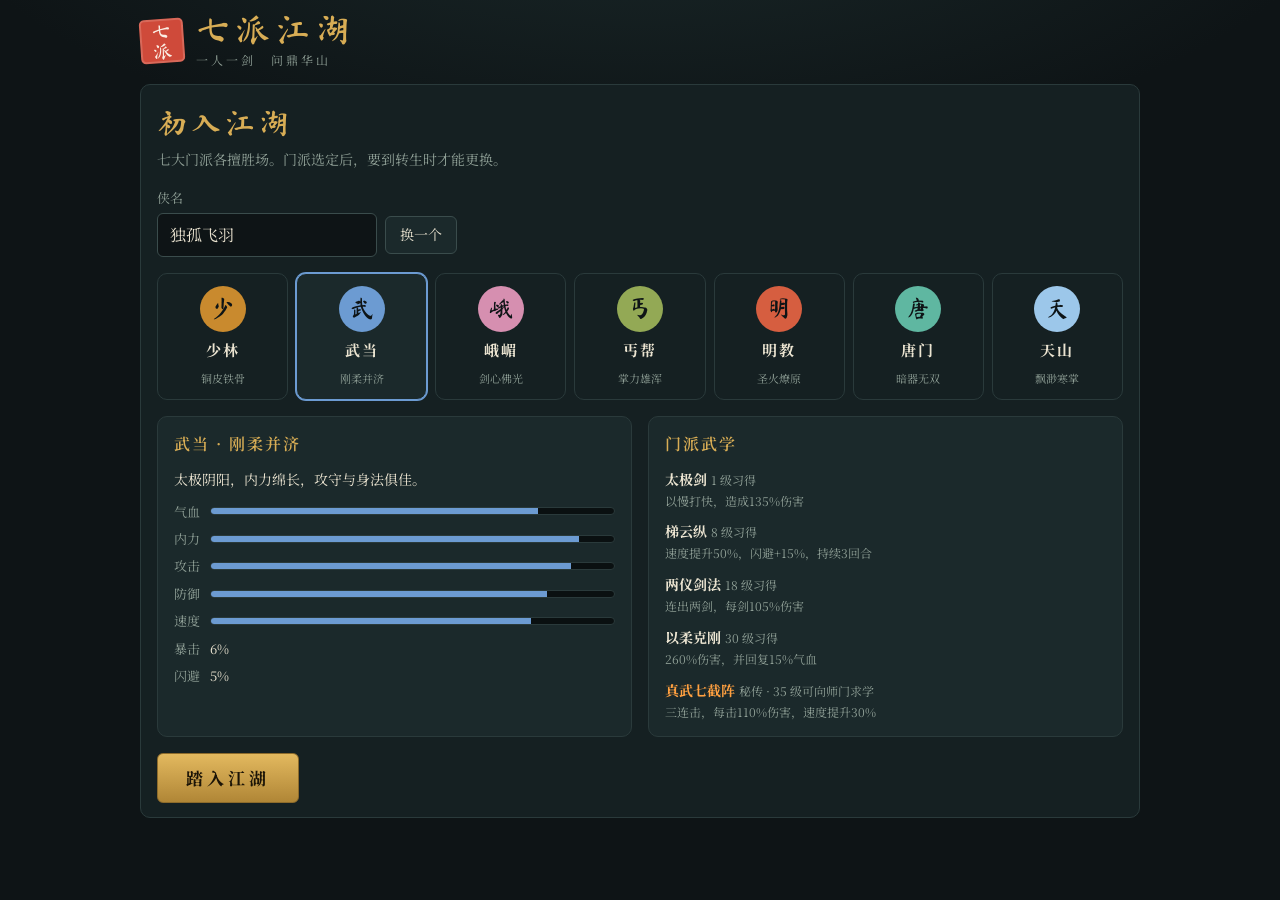
==== commit 6a82bde1: "精简掷骰：倍率直观、门派专属骰子、武学改为被动、去掉转生入口 - 伤害 = 攻击 × 骰型倍率（散招 1、一对 1.5、两对 2、三条 3、顺子 4、葫芦 5、四条 7、豹子 10），不再有隐藏系数 " ====
--- a/index.html
+++ b/index.html
@@ -374,6 +374,12 @@
 .die b{font-size:28px;font-weight:700;font-family:Georgia,"Times New Roman",serif;line-height:1}
 .die i{position:absolute;right:4px;top:2px;font-style:normal;font-size:12px;font-weight:700;color:var(--cinnabar)}
 .die small{position:absolute;left:4px;bottom:2px;font-size:10px;color:#8d6b2b}
+.die i.inn{right:auto;left:4px;color:#2f7d5f}
+.die.mini{width:34px;height:34px;border-radius:7px;cursor:default;box-shadow:0 2px 0 #b3a47e}
+.die.mini b{font-size:17px}
+.die.mini i{font-size:10px;top:0}
+span.die{cursor:default}
+.blog .cbx{color:var(--gold);font-weight:700;margin:0 2px}
 .die.held{background:#ffe7a1;border-color:var(--gold);box-shadow:0 0 0 2px var(--gold),0 3px 0 #b38a30;transform:translateY(-3px)}
 .die.rolled{animation:roll .4s ease-out}
 @keyframes roll{0%{transform:rotate(-30deg) scale(.7)}60%{transform:rotate(8deg)}100%{transform:none}}
@@ -599,6 +605,7 @@
  xi:{n:'吸',c:'吸',d:'这一招吸血 +6%'},
  chun:{n:'回春',c:'春',d:'出招后回复 3% 气血'},
  jin:{n:'金刚',c:'金',d:'防御 +12%，持续到下回合'},
+ wan:{n:'万能',c:'万',d:'这一面可以当作任意点数'},
 };
 const PAGE_K=Object.keys(PAGES);
 function addPage(k,n=1){k=k||pick(PAGE_K);S.pages[k]=(S.pages[k]||0)+n;return `<span class="q3">残页「${PAGES[k].n}」</span>${n>1?' ×'+n:''}`}
@@ -670,7 +677,7 @@
  dao:{n:'刀',d:'一对、两对伤害 +25%',w:['钢刀','弯刀','柳叶刀','雁翎刀']},
  gun:{n:'棍',d:'葫芦、四条、豹子伤害 +30%',w:['齐眉棍','伏虎棍','降魔杖','青竹杖']},
  zhang:{n:'掌',d:'三条伤害 +35%，并有 15% 几率震晕',w:['铁掌套','金丝手套','冰蚕掌套']},
- shan:{n:'扇',d:'点数带来的伤害加成翻倍',w:['铁骨扇','玉箫','判官笔']},
+ shan:{n:'扇',d:'点数总和超过 15 的部分，每点伤害 +3%',w:['铁骨扇','玉箫','判官笔']},
  anqi:{n:'暗器',d:'散招变成三连发；多段攻击每段伤害 +10%',w:['袖箭匣','飞蝗石囊','机关匣','梅花针']},
 };
 const WT_K=Object.keys(WTYPES);
@@ -954,7 +961,7 @@
 let BT=null, SV=null, gemPick=null;
 
 function newGame(name,sect){
-  return {v:3,name,sect,lv:1,exp:0,silver:100,xw:0,jade:0,gx:0,fruit:0,rb:0,learned:[],loadout:null,bounty:{day:'',list:[]},unlocked:{},dice:blankDice(),pages:{jianqi:2,du:1},sand:0,gacha:{tickets:3,pity:0,free:'',total:0,log:[]},
+  return {v:4,name,sect,lv:1,exp:0,silver:100,xw:0,jade:0,gx:0,fruit:0,rb:0,learned:[],loadout:null,bounty:{day:'',list:[]},unlocked:{},dice:blankDice(),pages:{jianqi:2,du:1},sand:0,gacha:{tickets:3,pity:0,free:'',total:0,log:[]},
     train:{hp:0,mp:0,atk:0,def:0},bonus:{hp:0,mp:0,atk:0,def:0,spd:0,crit:0,dodge:0},
     mer:{ren:0,du:0},equip:{wpn:null,arm:null,acc:null,boot:null},bag:[],gems:{},reforge:null,
     souls:[],soulSlots:[null,null,null],pets:[],pet:null,secret:0,
@@ -978,6 +985,9 @@
   if(o.tab==='xingnang')o.tab='zhuangbei';
   if(!o.sm.tasks.length)o.sm.day='';
   if((o.v||1)<3){for(const k in UNLOCK)o.unlocked[k]=1;o.v=3} // 老存档已经玩过这些玩法，不再重新上锁
+  if(o.v<4){ // 装备特效词条并入骰面印记：每条词条折成一张残页
+    for(const it of [...Object.values(o.equip),...o.bag])if(it&&it.fx&&it.fx.length){for(let n=0;n<it.fx.length;n++){const k=['jianqi','bao','du','huo','han','xi','chun','jin','wan'][Math.floor(Math.random()*9)];o.pages[k]=(o.pages[k]||0)+1}it.fx=[]}
+    o.loadout=null;o.v=4}
   return o;
 }
 /* 玩法按进度解锁：一旦开启就永久保留 */
@@ -1048,7 +1058,7 @@
   else noun=pick(NOUN[slot]);
   const set=opt.set!==undefined?opt.set:(q>=3&&Math.random()<.2?pick(SET_K):null);
   const name=set?`${SETS[set].n}·${noun}`:TIER[Math.min(5,Math.floor(ilv/10))]+noun;
-  return {uid:uid(),slot,q,ilv,name,st:rollExtras(mainStats(slot,q,ilv),q,ilv),en:0,star:0,gm:Array(SOCK[q]).fill(null),wt,set,fx:q>=3?shuffle(AFX_K).slice(0,q-2):[]};
+  return {uid:uid(),slot,q,ilv,name,st:rollExtras(mainStats(slot,q,ilv),q,ilv),en:0,star:0,gm:Array(SOCK[q]).fill(null),wt,set,fx:[]};
 }
 const sockets=it=>{if(!it.gm)it.gm=Array(SOCK[it.q]).fill(null);return it.gm};
 function itemStats(it){
@@ -1064,7 +1074,7 @@
 const itemTag=it=>`<b class="q${it.q}">${itemName(it)}</b>`;
 // 物品的类型、套装、词条说明，一行
 function itemExtra(it){const o=[];const wt=itemWt(it);if(wt)o.push(`<span class="wtag">${WTYPES[wt].n}</span>${WTYPES[wt].d}`);
-  if(it.set)o.push(`<span class="stag">${SETS[it.set].n}套</span>`);for(const k of it.fx||[])o.push(`<span class="ftag">${AFFIX[k].n}</span>${AFFIX[k].d}`);return o.join('　')}
+  if(it.set)o.push(`<span class="stag">${SETS[it.set].n}套</span>`);return o.join('　')}
 function setCounts(){const c={};for(const sl of SLOTS){const it=S.equip[sl];if(it&&it.set)c[it.set]=(c[it.set]||0)+1}return c}
 
 /* ============ 天机阁抽奖 ============
@@ -1126,7 +1136,7 @@
     const si=SOUL_SLOT_LV.indexOf(S.lv);if(si>=0&&!S.rb)msgs.push(`第 ${si+1} 个武魂槽开启`);
     const mi=MER_REQ.indexOf(S.lv);if(mi>0)msgs.push(`可冲击经脉第 ${LAYER[mi]} 重`);
     if(S.lv===SECRET_LV&&!S.rb)msgs.push('可向师门求学秘传绝学');
-    if(S.lv===60)msgs.push('已臻化境，可以转生');
+    if(S.lv===60)msgs.push('已臻化境');
   }
   if(S.lv>=60)S.exp=0;
   return msgs;
@@ -1145,9 +1155,9 @@
   let hp=(60+lv*36+lv*lv*.6)*f,atk=(8+lv*4.2+lv*lv*.04)*f,def=(4+lv*2.4)*f,spd=7+lv*1.05;
   if(boss){hp*=2.6;atk*=1.25;def*=1.2;spd*=1.1}
   if(elite){hp*=1.6;atk*=1.12;def*=1.1}
-  hp=Math.round(hp);
+  hp=Math.round(hp*MON_HPF);
   return {name,lv,mon:true,boss:!!boss,elite:!!elite,maxhp:hp,hp,maxmp:100,mp:100,atk,def,spd,crit:boss?10:5,dodge:boss?6:3,
-    skills:[{n:boss?'绝技':'狠击',lv:1,mp:0,cd:boss?2:3,mult:boss?1.8:1.5,stun:boss?.15:0}],cds:{},buffs:[],dots:[]};
+    passives:[{n:boss?'绝技':'狠击',on:[3,4],dmg:0,stun:boss?.15:0}],cds:{},buffs:[],dots:[]};
 }
 // 人形对手以玩家当前属性为底，乘以强度系数 m，再按所属门派的属性偏向微调
 function mkNPC(name,sect,lv,m,tag){
@@ -1155,7 +1165,7 @@
   for(const k of ['hp','mp','atk','def','spd'])o[k]=me[k]*m*Math.sqrt(s.grow[k]/mine.grow[k]);
   return {name,lv,sectN:tag||s.n,maxhp:Math.round(o.hp),hp:Math.round(o.hp),maxmp:Math.round(o.mp),mp:Math.round(o.mp),atk:o.atk,def:o.def,spd:o.spd,
     crit:clamp(me.crit+s.base.crit-mine.base.crit,3,60),dodge:clamp(me.dodge+s.base.dodge-mine.base.dodge,2,40),
-    skills:s.sk.filter(k=>k.lv<=lv).sort((x,y)=>skPow(x)-skPow(y)),cds:{},buffs:[],dots:[]};
+    dset:SECT_DICE[sect],passives:s.sk.map((k,i)=>k.lv<=lv?passiveOf(k,[SK_ON[i]]):null).filter(Boolean),cds:{},buffs:[],dots:[]};
 }
 function secretSkill(){const s=SECTS[S.sect].secret;return {...s,lv:SECRET_LV,mult:s.mult*(1+.12*(S.secret-1))}}
 /* 武学搭配：本门武学 key 为 own:序号，偷学的他派武学 key 为 门派:序号 */
@@ -1174,17 +1184,16 @@
 }
 function mkPlayer(){
   const st=calcStats(),s=SECTS[S.sect];
-  const skills=loadout().map(skillOf);
-  const secret=S.secret&&secretOpen()?secretSkill():null;
+  const passives=loadout().map(key=>passiveOf(skillOf(key),[SK_ON[+key.split(':')[1]]]));
+  if(S.secret&&secretOpen())passives.push(passiveOf(secretSkill(),[6,7],1.5)); // 秘传：四条、豹子触发
   const p=S.pet&&S.pets.find(x=>x.id===S.pet);
   const lg=new Set(SLOTS.map(x=>S.equip[x]&&S.equip[x].lg).filter(Boolean));
   const A={name:S.name,lv:S.lv,sectN:s.n,maxhp:st.hp,hp:st.hp,maxmp:st.mp,mp:st.mp,atk:st.atk,def:st.def,spd:st.spd,crit:st.crit,dodge:st.dodge,
-    skills,secret,faces:S.dice,cds:{},buffs:[],dots:[],pet:p?{id:p.id,n:PETS[p.id].n,pw:1+.06*(p.lv-1)}:null,lg,comp:S.comp&&S.comps[S.comp]>=100?S.comp:null};
+    passives,dset:SECT_DICE[S.sect],faces:S.dice,cds:{},buffs:[],dots:[],pet:p?{id:p.id,n:PETS[p.id].n,pw:1+.06*(p.lv-1)}:null,lg,comp:S.comp&&S.comps[S.comp]>=100?S.comp:null};
   if(lg.has('xuantie'))A.spd*=.85;
   if(S.pills.kb>0)A.atk*=1.25;
   if(S.pills.hx>0)A.def*=1.3;
   const eq=SLOTS.map(x=>S.equip[x]).filter(Boolean),sc=setCounts();
-  A.efx={};eq.forEach(it=>(it.fx||[]).forEach(k=>A.efx[k]=(A.efx[k]||0)+1));
   A.set4=new Set(Object.keys(sc).filter(k=>sc[k]>=4));A.wt=itemWt(S.equip.wpn);
   return A;
 }
@@ -1195,43 +1204,67 @@
   if(k==='dodge')return f.dodge+f.buffs.reduce((s,b)=>s+(b.dodge||0),0);
   return f[k]*(1+f.buffs.reduce((s,b)=>s+(b[k]||0),0));
 }
-function chooseSkill(a){
-  const av=a.skills.filter(k=>k.mp<=a.mp&&!(a.cds[k.n]>0));
-  const heal=av.find(k=>k.heal&&a.hp/a.maxhp<.55);if(heal)return heal;
-  const buff=av.find(k=>k.buff&&!k.mult&&!k.heal&&!a.buffs.some(b=>b.src===k.n));if(buff)return buff;
-  const dmg=av.filter(k=>k.mult).sort((x,y)=>y.mult*(y.hits||1)-x.mult*(x.hits||1));
-  return dmg[0]||null;
-}
 const tagsOf=f=>{const t=f.buffs.map(b=>b.src);if(f.mech)t.unshift(MECH[f.mech].n);if(f.rage)t.push('狂暴');f.dots.forEach(d=>t.push(d.l));if(f.stun)t.push('晕眩');return t};
 const hasRl=(f,id)=>!!(f.rl&&f.rl.has(id));
 const afx=(f,k)=>(f.efx&&f.efx[k])||0;           // 身上装备某个特效词条的条数
 const hasSet4=(f,k)=>!!(f.set4&&f.set4.has(k));  // 是否穿齐某套装 4 件
 
 /* ============ 掷骰出招 ============
-   每回合掷 5 颗骰子，可锁定一部分重掷（免费 2 次，之后每次耗 25% 内力）。
-   骰型决定招式：武学搭配第 1~4 位依次对应 一对/两对/三条/顺子；葫芦、四条、豹子打出最强一招（有秘传出秘传）。 */
+   伤害 = 攻击 × 骰型倍率（再算防御、暴击等），倍率就是界面上写的那个数。
+   每回合掷 5 颗本门骰子，免费重掷 1 次，之后每次耗 25% 内力。
+   门派武学是被动：掷出对应骰型时触发；大骰型同时触发它包含的小骰型（葫芦里有三条，也有一对）。 */
 const DIE='⚀⚁⚂⚃⚄⚅';
-const COMBO=[{n:'散招',b:1},{n:'一对',b:1},{n:'两对',b:1.05},{n:'三条',b:1.1},{n:'顺子',b:1.2},{n:'葫芦',b:1.5},{n:'四条',b:2},{n:'豹子',b:3}];
-const SLOT_COMBO=['一对','两对','三条','顺子'];
-const MON_B=[1,1.1,1.2,1.35,1.5,1.7,2,2.5];
-const DSCALE={p:.66,m:.83}; // 掷骰后整体伤害的校准系数（见数值测试）
-const d6=()=>1+Math.floor(Math.random()*6);
+const COMBO=[{n:'散招',m:1,mv:'随手一击'},{n:'一对',m:1.5,mv:'双峰贯耳'},{n:'两对',m:2,mv:'左右开弓'},{n:'三条',m:3,mv:'三花聚顶'},
+  {n:'顺子',m:4,mv:'剑气纵横'},{n:'葫芦',m:5,mv:'龙虎交汇'},{n:'四条',m:7,mv:'四象归一'},{n:'豹子',m:10,mv:'万剑归宗'}];
+const CONT=[[],[1],[1,2],[1,3],[4],[1,2,3,5],[1,2,3,6],[1,2,3,7]]; // 每种骰型包含哪些骰型
+const TN=['散招','一对','两对','三条','顺子','葫芦','四条','豹子'];
+const SK_ON=[1,2,3,4];                       // 门派四招依次在 一对/两对/三条/顺子 触发
+const MON_B=[.9,1,1.1,1.2,1.3,1.45,1.6,2]; // 怪物没有武学，骰型倍率温和些
+const MON_HPF=2.1; // 怪物血量系数：骰型倍率拉开后用它把战斗节奏调回来（见数值测试）
+const STD_FACES=[1,2,3,4,5,6];
+// 每个门派的骰子不一样：点数分布和自带印记各有特色（inn 的键是骰面序号 0~5）
+const SECT_DICE={
+ shaolin:{n:'金刚骰',faces:[1,2,3,4,4,5],inn:{},d:'两面 4 点、没有 6 点：更容易成对，但只能掷出 1~5 的顺子'},
+ wudang:{n:'太极骰',faces:STD_FACES,inn:{},rr:1,d:'标准六面，阴阳流转：每回合多 1 次免费重掷'},
+ emei:{n:'莲花骰',faces:STD_FACES,inn:{0:'chun',2:'xi'},d:'1 点自带「回春」，3 点自带「吸」，掷小点也能回血'},
+ gaibang:{n:'打狗骰',faces:STD_FACES,inn:{0:'bao',5:'jianqi'},d:'1 点自带「暴」，6 点自带「剑气」：掷大掷小都有好处'},
+ mingjiao:{n:'圣火骰',faces:STD_FACES,inn:{5:'huo'},d:'6 点自带「火」，凑出 6 点的大骰型时火势最猛'},
+ tangmen:{n:'机关骰',faces:STD_FACES,inn:{0:'du',5:'bao'},d:'1 点自带「毒」，6 点自带「暴」'},
+ tianshan:{n:'寒冰骰',faces:STD_FACES,inn:{0:'han',1:'han'},d:'1 点和 2 点自带「寒」'},
+};
+const faceVal=(f,i)=>(f.dset?f.dset.faces:STD_FACES)[i];
 function evalDice(d){
   const c=[0,0,0,0,0,0,0];d.forEach(v=>c[v]++);const cs=c.slice(1).filter(Boolean).sort((a,b)=>b-a);
   const u=[...new Set(d)].sort((a,b)=>a-b).join(''),sum=d.reduce((a,b)=>a+b,0);
   const t=cs[0]===5?7:cs[0]===4?6:cs[0]===3&&cs[1]===2?5:u==='12345'||u==='23456'?4:cs[0]===3?3:cs[0]===2&&cs[1]===2?2:cs[0]===2?1:0;
   return {t,n:COMBO[t].n,sum};
 }
+// 某颗骰子当前朝上那一面的印记：自己刻的 + 门派骰子自带的
+function faceMarks(f,i){const o=[],idx=f.fi[i];const ins=f.faces&&f.faces[i]&&f.faces[i][idx];if(ins)o.push(ins);const inn=f.dset&&f.dset.inn[idx];if(inn)o.push(inn);return o}
+// 「万能」面可以当任意点数：最多试两颗，取最好的骰型
+function evalBest(f){
+  const w=[];f.dice.forEach((v,i)=>{if(faceMarks(f,i).includes('wan')&&w.length<2)w.push(i)});
+  if(!w.length)return evalDice(f.dice);
+  let best=null;for(let c=0;c<Math.pow(6,w.length);c++){const d=f.dice.slice();let x=c;for(const i of w){d[i]=1+x%6;x=Math.floor(x/6)}const e=evalDice(d);if(!best||e.t>best.t||(e.t===best.t&&e.sum>best.sum))best={...e,dice:d}}
+  return best;
+}
 const skPow=k=>k?(k.mult||0)*(k.hits||1)+(k.heal?1.2:0)+(k.buff&&!k.mult?1:0):0;
-function skillForTier(f,t){
-  if(f.mon)return {s:t>=3?f.skills[0]:null,b:MON_B[t]*DSCALE.m};
-  const L=f.skills||[],b=COMBO[t].b*DSCALE.p;
-  if(t===0)return {s:null,b};
-  if(t<=4){let i=t-1;while(i>=0&&!L[i])i--;return {s:i>=0?L[i]:null,b}}
-  return {s:f.secret||L.filter(Boolean).reduce((m,k)=>!m||skPow(k)>skPow(m)?k:m,null),b};
-}
+// 把一招武学变成「掷出某骰型时触发」的被动效果
+function passiveOf(k,on,mul=1){
+  const p={n:k.n,on,dmg:Math.round(Math.max(0,(k.mult||0)*(k.hits||1)-1)*.3*mul*100)/100};
+  if(k.dot)p.dot=k.dot;if(k.stun)p.stun=k.stun;if(k.steal)p.steal=+(k.steal*.5).toFixed(2);if(k.heal)p.heal=+(k.heal*.35).toFixed(2); // 被动触发频繁，疗伤和吸血按比例压低if(k.buff)p.buff=k.buff;
+  const cr=(k.crit||0)+((k.hits||1)>1?5*(k.hits-1):0);if(cr)p.crit=cr;return p;
+}
+const fires=(p,t)=>p.on.some(b=>CONT[t].includes(b));
+function passiveTxt(p){
+  const o=[];if(p.dmg)o.push(`伤害 +${Math.round(p.dmg*100)}%`);if(p.crit)o.push(`暴击率 +${p.crit}%`);if(p.dot)o.push(`附带${p.dot.l}`);
+  if(p.stun)o.push(`${Math.round(p.stun*100)}% 几率震晕`);if(p.steal)o.push(`吸血 ${Math.round(p.steal*100)}%`);if(p.heal)o.push(`回复 ${Math.round(p.heal*100)}% 气血`);
+  if(p.buff){const b=p.buff;o.push([b.atk?`攻击 +${Math.round(b.atk*100)}%`:'',b.def?`防御 +${Math.round(b.def*100)}%`:'',b.spd?`速度 +${Math.round(b.spd*100)}%`:'',b.dodge?`闪避 +${b.dodge}%`:''].filter(Boolean).join('、')+`（${b.t} 回合）`)}
+  return o.join('，')||'无额外效果';
+}
+const onTxt=on=>on.map(b=>TN[b]).join('、');
 const rerollCost=f=>Math.max(1,Math.round(f.maxmp*.25));
-function doReroll(f){if(f.rr>0)f.rr--;else{const c=rerollCost(f);if(f.mp<c)return false;f.mp-=c}for(let i=0;i<5;i++)if(!f.held[i])f.dice[i]=d6();return true}
+function doReroll(f){if(f.rr>0)f.rr--;else{const c=rerollCost(f);if(f.mp<c)return false;f.mp-=c}for(let i=0;i<5;i++)if(!f.held[i]){f.fi[i]=Math.floor(Math.random()*6);f.dice[i]=faceVal(f,f.fi[i])}return true}
 // 电脑锁骰：差一张成顺子就保顺子，否则保留成对的点数，什么都没有就保最大的一颗
 function aiHold(f){
   const d=f.dice,c=[0,0,0,0,0,0,0];d.forEach(v=>c[v]++);const mx=Math.max(...c);
@@ -1239,8 +1272,8 @@
   if(mx>=2){f.held=d.map(v=>c[v]>=2);return}
   const hi=Math.max(...d);let k=false;f.held=d.map(v=>v===hi&&!k&&(k=true));
 }
-function aiDice(f){let paid=0;for(;;){const t=evalDice(f.dice).t;if(t>=5)break;if(f.rr<=0){if(paid>=1||t>=3||f.mp<rerollCost(f))break;paid++}aiHold(f);if(!doReroll(f))break}}
-function markCount(f){const m={};if(f.faces)f.dice.forEach((v,i)=>{const k=f.faces[i]&&f.faces[i][v-1];if(k)m[k]=(m[k]||0)+1});return m}
+function aiDice(f){let paid=0;for(;;){const t=evalBest(f).t;if(t>=5)break;if(f.rr<=0){if(paid>=1||t>=3||f.mp<rerollCost(f))break;paid++}aiHold(f);if(!doReroll(f))break}}
+function markCount(f){const m={};f.dice.forEach((_,i)=>faceMarks(f,i).forEach(k=>m[k]=(m[k]||0)+1));return m}
 // 战斗写成生成器：手动出招时在玩家出手前暂停，等待选择；自动战斗直接一路跑完
 function* battleGen(A,B,opt,log){
   const maxR=opt.rounds||40;
@@ -1259,22 +1292,23 @@
     if(a.mech==='regen'&&round%3===0){const h=Math.round(a.maxhp*.1);a.hp=Math.min(a.maxhp,a.hp+h);push(`${nm(a)} 运起水遁回春，回复 <b class="h">${h}</b> 气血`,a.side,[{on:a.side,v:'+'+h,k:'heal'}])}
     if(a.mech==='berserk'&&!a.rage&&a.hp<a.maxhp*.5){a.rage=true;a.atk*=1.8;a.spd*=1.3;push(`${nm(a)} 气血翻涌，陷入狂暴！`,a.side)}
     // 掷骰：手动时把骰子交给玩家锁定、重掷，直到出招；否则电脑按策略掷
-    a.dice=[d6(),d6(),d6(),d6(),d6()];a.held=[false,false,false,false,false];a.rr=2+Math.min(2,afx(a,'reroll'))+(hasSet4(a,'zhenwu')?1:0);
+    a.fi=[0,0,0,0,0].map(()=>Math.floor(Math.random()*6));a.dice=a.fi.map(i=>faceVal(a,i));a.held=[false,false,false,false,false];
+    a.rr=1+((a.dset&&a.dset.rr)||0)+(hasSet4(a,'zhenwu')?1:0);
     if(a.manual){for(;;){const c=yield a;if(c==='auto'){a.manual=false;break}if(!c||c.go)break;if(c.reroll)doReroll(a)}}
     if(!a.manual)aiDice(a);
-    const dv=afx(a,'one6')?a.dice.map(v=>v===1?6:v):a.dice; // 化腐朽：1 点当 6 点
-    const cb=evalDice(dv),pk=skillForTier(a,cb.t),mk=markCount(a),wt=a.wt;
-    const sk=wt==='anqi'&&cb.t===0?{n:'暗器连发',mult:.5,hits:3}:pk.s; // 暗器：散招变三连发
+    const cb=evalBest(a),mk=markCount(a),wt=a.wt,cm=a.mon?MON_B[cb.t]:COMBO[cb.t].m;
+    const trig=(a.passives||[]).filter(p=>fires(p,cb.t));
+    const anqi=wt==='anqi'&&cb.t===0; // 暗器：散招变成三连发
+    // 触发的武学合成这一招：伤害加成相加，暴击、吸血、疗伤累加，持续伤害和增益取第一个
+    const s={n:anqi?'暗器连发':a.mon&&trig.length?trig[0].n:COMBO[cb.t].mv,mult:anqi?.5:1,hits:anqi?3:1,crit:0,steal:0,heal:0,stun:0,dot:null,buff:null,bsrc:''};
+    let bonus=0;for(const p of trig){bonus+=p.dmg||0;s.crit+=p.crit||0;s.steal+=p.steal||0;s.heal+=p.heal||0;s.stun=Math.max(s.stun,p.stun||0);if(p.dot&&!s.dot)s.dot=p.dot;if(p.buff&&!s.buff){s.buff=p.buff;s.bsrc=p.n}}
     const LA=a.lg||NOLG,LT=t.lg||NOLG;
-    const s=sk?(sk.mult?sk:{...sk,mult:1}):{n:'',mult:1}; // 纯增益/疗伤招式顺带打一下
     const mkTxt=Object.entries(mk).map(([k,n])=>`${PAGES[k].n}×${n}`).join('、');
-    let txt=`${nm(a)} 掷出 <span class="dc">${a.dice.map(v=>DIE[v-1]).join('')}</span>（${cb.n}${mkTxt?`，${mkTxt}`:''}），`+(sk?`施展「<em>${s.n}</em>」`:'出招攻击');const fx=[];
-    // 骰型倍率 × 点数加成（扇翻倍）× 剑气印 × 兵器类型 × 装备词条 × 套装
-    let M=pk.b*(wt==='shan'?.7+cb.sum/30:.85+cb.sum/60)*(1+.12*(mk.jianqi||0));
-    if(wt==='jian'&&cb.t===4)M*=1.4;if(wt==='dao'&&(cb.t===1||cb.t===2))M*=1.25;if(wt==='gun'&&cb.t>=5)M*=1.3;if(wt==='zhang'&&cb.t===3)M*=1.35;
-    if(cb.t===4)M*=1+.35*afx(a,'lianhuan');if(cb.sum>=22)M*=1+.25*afx(a,'qianjun');if(cb.sum<=12)M*=1+.4*afx(a,'xiaobo');if(round===1)M*=1+.5*afx(a,'xiansheng');
+    let txt=`${nm(a)} 掷出 <span class="dc">${a.dice.map(v=>DIE[v-1]).join('')}</span> <b class="cbx">${cb.n} ×${cm}</b>「<em>${s.n}</em>」${!a.mon&&trig.length?`，触发 ${trig.map(p=>p.n).join('、')}`:''}${mkTxt?`，${mkTxt}`:''}`;const fx=[];
+    // 骰型倍率 × 武学加成 × 剑气印 × 兵器类型 × 套装
+    let M=cm*(1+bonus)*(1+.12*(mk.jianqi||0));
+    if(wt==='jian'&&cb.t===4)M*=1.4;if(wt==='dao'&&(cb.t===1||cb.t===2))M*=1.25;if(wt==='gun'&&cb.t>=5)M*=1.3;if(wt==='zhang'&&cb.t===3)M*=1.35;if(wt==='shan')M*=1+Math.max(0,cb.sum-15)*.03;
     if(hasSet4(a,'lieyang')&&cb.t>=5)M*=1.3;if(hasSet4(a,'fengyun'))M*=1+.06*a.dice.filter(v=>v===6).length;
-    M*=Math.pow(.92,afx(t,'taishan'));
     if(s.mult){
       const hits=s.hits||1,K=50+5*a.lv;let total=0,landed=0,crits=0;
       a.nAct=(a.nAct||0)+1;const forceCrit=LA.has('yuchang')&&a.nAct%3===0;
@@ -1285,7 +1319,7 @@
       for(let i=0;i<hits;i++){
         if(Math.random()*100<dg)continue;
         let d=eff(a,'atk')*s.mult*mul*K/(K+eff(t,'def')*defF)*R(.92,1.08);
-        if((forceCrit&&!crits)||Math.random()*100<Math.min(80,a.crit+(s.crit||0)+12*(mk.bao||0)+(cb.t===1||cb.t===2?30*afx(a,'pairCrit'):0))){d*=1.6;crits++}
+        if((forceCrit&&!crits)||Math.random()*100<Math.min(80,a.crit+(s.crit||0)+12*(mk.bao||0))){d*=1.6;crits++}
         total+=Math.max(1,Math.round(d));landed++;
       }
       if(!landed){txt+=`，被 ${nm(t)} 闪身避过`;fx.push({on:t.side,v:'闪避',k:'miss'})}
@@ -1311,10 +1345,9 @@
     if(s.heal){const h=Math.round(a.maxhp*s.heal);a.hp=Math.min(a.maxhp,a.hp+h);txt+=`，回复 <b class="h">${h}</b> 气血`;fx.push({on:a.side,v:'+'+h,k:'heal'})}
     if(LA.has('junzi')&&a.hp>0)a.hp=Math.min(a.maxhp,a.hp+Math.round(a.maxhp*.03));
     if(mk.chun&&a.hp>0){const h=Math.round(a.maxhp*.03*mk.chun);a.hp=Math.min(a.maxhp,a.hp+h);txt+=`，回春印回复 <b class="h">${h}</b> 气血`}
-    if(afx(a,'yuanman')&&cb.t>=5&&a.hp>0){const h=Math.round(a.maxhp*.08*afx(a,'yuanman'));a.hp=Math.min(a.maxhp,a.hp+h);txt+=`，圆满回复 <b class="h">${h}</b> 气血`}
     if(mk.jin){a.buffs=a.buffs.filter(b=>b.src!=='金刚印');a.buffs.push({def:.12*mk.jin,src:'金刚印',left:2})}
-    if(s.buff){a.buffs=a.buffs.filter(b=>b.src!==s.n);a.buffs.push({...s.buff,src:s.n,left:s.buff.t+1});txt+=`，${s.d.split('，').filter(x=>/提升|\+/.test(x)).join('，')||'气势大涨'}`}
-    a.mp=Math.min(a.maxmp,a.mp+Math.round(a.maxmp*(.06+.05*afx(a,'qihai'))));
+    if(s.buff){a.buffs=a.buffs.filter(b=>b.src!==s.bsrc);a.buffs.push({...s.buff,src:s.bsrc,left:s.buff.t+1});txt+=`，${s.bsrc}：${passiveTxt({buff:s.buff})}`}
+    a.mp=Math.min(a.maxmp,a.mp+Math.round(a.maxmp*.06));
     tick(a);push(txt,a.side,fx);
   };
   const petAct=(f,t)=>{
@@ -1371,7 +1404,7 @@
   if(S.karma<=-150&&Math.random()<.1){startBattle(mkNPC('名门弟子',pick(['shaolin','wudang','emei']),S.lv,1,'追杀'),{type:'hunt',zi,i,title:'通缉 · 名门弟子追杀'});return}
   if(fy('xueyi')&&Math.random()<.08){startBattle(mkNPC('血衣楼杀手',pick(SECT_KEYS),S.lv,.95,'血衣楼'),{type:'xueyi',zi,i,title:'血衣楼杀手伏击'});return}
   const boss=i===5,lv=stageLv(z,i),name=boss?z.boss:z.mobs[STAGE_MOB[i]];
-  const m=applyMech(mkMonster(name,lv,boss,false),boss?ZONE_MECH[zi]:null);if(boss)m.skills[0].n=z.bs;
+  const m=applyMech(mkMonster(name,lv,boss,false),boss?ZONE_MECH[zi]:null);if(boss)m.passives[0].n=z.bs;
   startBattle(m,{type:'stage',zi,i,manualOK:boss,title:`${z.n} · ${boss?'首领':'第 '+(i+1)+' 战'}`});
 }
 function startBattle(enemy,ctx){
@@ -1522,15 +1555,17 @@
   BT.timer=setInterval(()=>{if(BT.i>=BT.log.length-1){clearInterval(BT.timer);next();return}BT.i++;btApply(BT.log[BT.i],true)},260);
 }
 // 手动掷骰：点骰子锁定，重掷只换没锁的，满意了再出招
-function ladderTxt(f){return COMBO.slice(1).map((c,i)=>{const p=skillForTier(f,i+1);return `${c.n}${p.s?p.s.n:'普攻'}`}).join(' · ')}
+// 骰面：大字是点数，右上角红字是自己刻的印记，左上角绿字是门派骰子自带的印记
+function dieFace(v,ins,inn){return `<b>${v}</b>${ins?`<i>${PAGES[ins].c}</i>`:''}${inn?`<i class="inn">${PAGES[inn].c}</i>`:''}`}
 function showChoices(){
-  const A=BT.A,cb=evalDice(A.dice),pk=skillForTier(A,cb.t),mk=markCount(A),cost=rerollCost(A),canRoll=A.rr>0||A.mp>=cost,rolled=BT.rolled||[];BT.rolled=null;
-  const mkTxt=Object.entries(mk).map(([k,n])=>`${PAGES[k].n}×${n}`).join('、');
-  $('#bt-foot').innerHTML=`<div class="tray">${A.dice.map((v,i)=>{const m=A.faces&&A.faces[i]&&A.faces[i][v-1];
-      return `<button class="die ${A.held[i]?'held':''} ${rolled[i]?'rolled':''}" data-a="dHold" data-v="${i}" aria-pressed="${A.held[i]}" aria-label="第 ${i+1} 颗，${v} 点${m?'，'+PAGES[m].n+'印':''}${A.held[i]?'，已锁定':''}"><b>${v}</b>${m?`<i>${PAGES[m].c}</i>`:''}${A.held[i]?'<small>锁</small>':''}</button>`}).join('')}</div>
-    <p class="dnow"><b>${cb.n}</b> → ${pk.s?`「${pk.s.n}」`:'普通攻击'}，骰型 ×${COMBO[cb.t].b}，点数 ${cb.sum}${mkTxt?`，触发 ${mkTxt}`:''}</p>
-    <p class="note dhelp">点骰子可以锁定，重掷只换没锁的骰子。${ladderTxt(A)}</p>
+  const A=BT.A,cb=evalBest(A),mk=markCount(A),cost=rerollCost(A),canRoll=A.rr>0||A.mp>=cost,rolled=BT.rolled||[];BT.rolled=null;
+  const trig=(A.passives||[]).filter(p=>fires(p,cb.t)),mkTxt=Object.entries(mk).map(([k,n])=>`${PAGES[k].n}×${n}`).join('、');
+  $('#bt-foot').innerHTML=`<div class="tray">${A.dice.map((v,i)=>{const fi=A.fi[i],ins=A.faces&&A.faces[i]&&A.faces[i][fi],inn=A.dset&&A.dset.inn[fi];
+      return `<button class="die ${A.held[i]?'held':''} ${rolled[i]?'rolled':''}" data-a="dHold" data-v="${i}" aria-pressed="${A.held[i]}" aria-label="第 ${i+1} 颗，${v} 点${A.held[i]?'，已锁定':''}">${dieFace(v,ins,inn)}${A.held[i]?'<small>锁</small>':''}</button>`}).join('')}</div>
+    <p class="dnow"><b>${cb.n} ×${COMBO[cb.t].m}</b>「${COMBO[cb.t].mv}」${trig.length?`，触发 ${trig.map(p=>p.n).join('、')}`:''}${mkTxt?`，印记 ${mkTxt}`:''}</p>
+    <p class="note dhelp">点骰子锁定，重掷只换没锁的骰子。${A.dset?`${A.dset.n}：${A.dset.d}`:''}</p>
     <button class="btn" data-a="dRoll" ${canRoll?'':'disabled'}>${A.rr>0?`重掷（免费 ${A.rr} 次）`:`重掷（耗内力 ${cost}，现有 ${A.mp}）`}</button>
+    <button class="btn" data-a="dBest">一键最优锁骰</button>
     <button class="btn pri" data-a="dGo">出招</button><button class="btn" data-a="mPick" data-v="auto">自动打完</button>`;
   const b=$('#bt-foot [data-a=dGo]');if(b)b.focus({preventScroll:true});
 }
@@ -1815,7 +1850,7 @@
 function ensureWB(){
   if(S.wb&&S.wb.day===today())return;
   const d=today(),idx=[...d].reduce((s,c)=>s+c.charCodeAt(0),0)%WBS.length,b=WBS[idx];
-  const max=Math.round(mkNPC(b.n,b.s,S.lv+2,1.1).maxhp*1.8);
+  const max=Math.round(mkNPC(b.n,b.s,S.lv+2,1.1).maxhp*3.6);
   S.wb={day:d,idx,max,hp:max,tries:3,killed:false,dmg:0};
 }
 
@@ -1940,24 +1975,23 @@
   return `<div class="grid2">
    <section class="box"><h3>属性</h3><dl class="stats">${['hp','mp','atk','def','spd','crit','dodge'].map(k=>`<div><dt>${STN[k]}</dt><dd>${isPct(k)?st[k].toFixed(1)+'%':fmt(st[k])}</dd></div>`).join('')}</dl>
     <p class="note">已打通穴位 ${S.mer.ren+S.mer.du} 处${mb.tong?`，任督贯通 ${mb.tong} 重`:''}；装配武魂 ${S.soulSlots.filter(Boolean).length} 个；击败对手 ${fmt(S.kills)} 人${S.rb?`；${CN[S.rb]}转，基础属性 +${S.rb*20}%`:''}。</p></section>
-   <section class="box"><h3>转生 <small>${S.rb}/5 转</small></h3>
-    <p class="note">满 60 级后可以转生：等级、经脉、属性修炼、心法与江湖进度归零，装备、武魂、宝石、灵兽、称号、秘传与资源全部保留。每转一次，门派基础属性与成长 +20%，还可以改投其他门派。</p>
-    ${S.rb>=5?'<p class="q4">已达五转，登峰造极。</p>':`<div class="sectpick">${SECT_KEYS.map(k=>`<button aria-pressed="${(RBS||S.sect)===k}" data-a="rbSect" data-v="${k}">${SECTS[k].n}</button>`).join('')}</div>
-    <div class="row"><button class="btn ${rbArm?'red':'pri'}" data-a="rebirth" ${can?'':'disabled'}>${!can?'满 60 级后可转生':rbArm?`再点一次，转生为${SECTS[RBS||S.sect].n}弟子`:'转生'}</button></div>`}</section>
+   <section class="box"><h3>本门骰子 · ${SECT_DICE[S.sect].n}</h3><p>${SECT_DICE[S.sect].d}</p>
+    <div class="tray" style="justify-content:flex-start">${SECT_DICE[S.sect].faces.map((v,i)=>`<span class="die">${dieFace(v,null,SECT_DICE[S.sect].inn[i])}</span>`).join('')}</div>
+    <p class="note">在「骰子」页可以给骰面刻上印记。</p></section>
   </div>
-  <section class="box"><h3>武学搭配 <small>掷出的骰型决定出哪一招：第 1~4 位依次对应 一对、两对、三条、顺子；葫芦、四条、豹子打出最强一招（有秘传出秘传）</small></h3>
-   <div class="skills">${[0,1,2,3].map(i=>{const key=lo[i],k=key&&skillOf(key);
-     return k?`<div class="skill on"><div class="sk-h"><b>${k.n}${k.from!==S.sect?`<span class="from">${SECTS[k.from].n}</span>`:''}</b><span>骰诀：<b class="q4">${SLOT_COMBO[i]}</b></span></div><p>${k.d}</p>
-       <div class="row">${i?`<button class="btn sm" data-a="skUp" data-v="${key}">上移</button>`:''}<button class="btn sm" data-a="skUn" data-v="${key}">卸下</button></div></div>`
-       :`<div class="skill locked"><div class="sk-h"><b>空位</b><span>骰诀：${SLOT_COMBO[i]}</span></div><p>从下面挑一招装上；空着时掷出${SLOT_COMBO[i]}会改出前一位的招式</p></div>`}).join('')}
-    <div class="skill secret"><div class="sk-h"><b class="q4">${S.secret?`${s.secret.n} · ${CN[S.secret]}重`:'葫芦、四条、豹子'}</b><span>骰诀：葫芦 ×1.5 / 四条 ×2 / 豹子 ×3</span></div><p>${S.secret?s.secret.d:'还没学秘传，打出搭配里最强的一招。去师门求学秘传绝学，这一档就会换成秘传。'}</p></div></div>
-   <p class="note">建议把常用的弱招放前面（一对最容易掷出），把重招放在三条、顺子。内力用来在骰子不理想时多重掷一次。骰面还能刻印，见「骰子」页。</p>
+  <section class="box"><h3>武学 <small>最多修习 4 门。武学都是被动：掷出对应骰型时触发，大骰型会同时触发它包含的小骰型</small></h3>
+   <div class="skills">${[0,1,2,3].map(i=>{const key=lo[i],k=key&&skillOf(key);if(!k)return '<div class="skill locked"><div class="sk-h"><b>空位</b></div><p>从下面挑一门武学修习</p></div>';
+     const p=passiveOf(k,[SK_ON[+key.split(':')[1]]]);
+     return `<div class="skill on"><div class="sk-h"><b>${k.n}${k.from!==S.sect?`<span class="from">${SECTS[k.from].n}</span>`:''}</b><span>掷出 <b class="q4">${onTxt(p.on)}</b> 时</span></div><p>${passiveTxt(p)}</p>
+       <div class="row"><button class="btn sm" data-a="skUn" data-v="${key}">不再修习</button></div></div>`}).join('')}
+    <div class="skill secret"><div class="sk-h"><b class="q4">${S.secret?`${s.secret.n} · ${CN[S.secret]}重`:'秘传绝学'}</b><span>掷出 <b class="q4">四条、豹子</b> 时</span></div><p>${S.secret&&secretOpen()?passiveTxt(passiveOf(secretSkill(),[6,7],1.5)):'还没学。去师门求学秘传绝学，掷出四条、豹子时会额外发动。'}</p></div></div>
+   <p class="note">包含关系：两对含一对；三条含一对；葫芦、四条、豹子都含一对、两对、三条。顺子只触发顺子的武学。所以「一对」武学最常发动，「顺子」武学最难但最独特。</p>
    <h3 style="font-size:14px;color:var(--muted);letter-spacing:1px">已会的武学（${known.length}）</h3>
-   <div class="skills">${known.map(key=>{const k=skillOf(key),on=lo.includes(key),ok=k.lv<=S.lv;
-     return `<div class="skill ${ok?'':'locked'} ${on?'on':''}"><div class="sk-h"><b>${k.n}${k.from!==S.sect?`<span class="from">${SECTS[k.from].n}</span>`:''}</b><span>${ok?`威力 ${skPow(k).toFixed(1)}`:`${k.lv} 级可用`}</span></div><p>${k.d}</p>
-       ${ok?`<div class="row">${on?'<span class="note">已上阵</span>':`<button class="btn sm pri" data-a="skEq" data-v="${key}" ${lo.length>=4?'disabled':''}>${lo.length>=4?'先卸下一招':'装上'}</button>`}</div>`:''}</div>`}).join('')}</div></section>
+   <div class="skills">${known.map(key=>{const k=skillOf(key),on=lo.includes(key),ok=k.lv<=S.lv,p=passiveOf(k,[SK_ON[+key.split(':')[1]]]);
+     return `<div class="skill ${ok?'':'locked'} ${on?'on':''}"><div class="sk-h"><b>${k.n}${k.from!==S.sect?`<span class="from">${SECTS[k.from].n}</span>`:''}</b><span>${ok?`掷出${onTxt(p.on)}时`:`${k.lv} 级可用`}</span></div><p>${passiveTxt(p)}</p>
+       ${ok?`<div class="row">${on?'<span class="note">修习中</span>':`<button class="btn sm pri" data-a="skEq" data-v="${key}" ${lo.length>=4?'disabled':''}>${lo.length>=4?'先停一门':'修习'}</button>`}</div>`:''}</div>`}).join('')}</div></section>
   <section class="box"><h3>称号 <small>已获得 ${S.titles.length} / ${ACHS.length}，佩戴一个称号即获得它的属性</small></h3>
-   <div class="achs">${ACHS.map(a=>{const on=S.titles.includes(a.id),w=S.title===a.id;return `<div class="ach ${on?'':'off'} ${w?'worn':''}"><b>${a.n}</b><span>${a.d}</span><span>${stList(a.b)}</span>${on?`<button class="btn sm ${w?'':'pri'}" data-a="wearTitle" data-v="${a.id}" ${w?'disabled':''}>${w?'佩戴中':'佩戴'}</button>`:''}</div>`}).join('')}</div></section>
+   <div class="achs">${ACHS.filter(a=>a.id!=='zhuansheng'||S.titles.includes(a.id)).map(a=>{const on=S.titles.includes(a.id),w=S.title===a.id;return `<div class="ach ${on?'':'off'} ${w?'worn':''}"><b>${a.n}</b><span>${a.d}</span><span>${stList(a.b)}</span>${on?`<button class="btn sm ${w?'':'pri'}" data-a="wearTitle" data-v="${a.id}" ${w?'disabled':''}>${w?'佩戴中':'佩戴'}</button>`:''}</div>`}).join('')}</div></section>
   <section class="box"><h3>存档</h3><p class="note">进度保存在当前浏览器中，清除浏览器数据会丢失。换设备时先导出存档码，再到新设备上导入。</p>
    <textarea id="savebox" placeholder="导出的存档码会出现在这里；也可以粘贴存档码后点导入"></textarea>
    <div class="row"><button class="btn" data-a="exportSave">导出存档码</button><button class="btn" data-a="importSave">导入存档码</button><span style="flex:1"></span><button class="btn red" data-a="reset">${resetArm?'再点一次，删除当前角色':'删号重来'}</button></div></section>`;
@@ -2000,17 +2034,18 @@
    <section class="box"><h3>最近抽到</h3>${G.log.length?`<ul class="qlog">${G.log.map(l=>`<li><b class="${G_TIER[l.t].c}">${G_TIER[l.t].n}</b>${l.r}</li>`).join('')}</ul>`:'<p class="empty">还没抽过。</p>'}</section>`;
 },
 touzi(){
-  const A=mkPlayer(),how=['没有任何组合','两颗相同','两组两颗相同','三颗相同','五颗连号（1~5 或 2~6）','三颗相同加一对','四颗相同','五颗相同'];
-  return `<section class="box"><h3>骰型与招式 <small>每回合掷 5 颗骰子，免费重掷 2 次，之后每次耗 25% 内力</small></h3>
-   <div class="combos">${COMBO.map((c,i)=>{const p=skillForTier(A,i);return `<div><b>${c.n}</b>${how[i]}<br>出招：${p.s?`「${p.s.n}」`:'普通攻击'} · ×${c.b}</div>`}).join('')}</div>
-   <p class="note">点数越大伤害越高。手动出招时由你锁骰重掷；自动战斗时电脑会尽量凑葫芦以上。招式顺序在「人物」页的武学搭配里调整。</p></section>
-  <section class="box"><h3>骰面刻印 <small>把武学残页刻在骰子的某一面，掷出那一面就触发；同种印记可以叠加</small></h3>
+  const D=SECT_DICE[S.sect],how=['没有组合','两颗相同','两组两颗相同','三颗相同','五颗连号（1~5 或 2~6）','三颗相同加一对','四颗相同','五颗相同'];
+  return `<section class="box"><h3>骰型倍率 <small>伤害 = 攻击 × 骰型倍率。每回合免费重掷 1 次，之后每次耗 25% 内力</small></h3>
+   <div class="combos">${COMBO.map((c,i)=>`<div><b>${c.n} ×${c.m}</b>${how[i]}<br>「${c.mv}」</div>`).join('')}</div></section>
+  <section class="box"><h3>七派骰子 <small>每个门派的骰子都不一样，你用的是${D.n}</small></h3>
+   <div class="cards">${SECT_KEYS.map(k=>{const d=SECT_DICE[k];return `<div class="cardx ${k===S.sect?'on':''}"><div class="sh"><b>${d.n}</b><span class="note">${SECTS[k].n}</span></div>
+     <div class="tray" style="justify-content:flex-start;gap:4px">${d.faces.map((v,i)=>`<span class="die mini">${dieFace(v,null,d.inn[i])}</span>`).join('')}</div><span class="fl">${d.d}</span></div>`}).join('')}</div></section>
+  <section class="box"><h3>骰面刻印 <small>把武学残页刻在骰子的某一面，掷出那一面就触发；同种印记可以叠加，也能和门派自带的印记叠加</small></h3>
    <div class="row"><span class="note">残页</span><div class="slotpick">${PAGE_K.map(k=>`<button aria-pressed="${PSEL===k}" data-a="psel" data-v="${k}" ${S.pages[k]>0||PSEL===k?'':'disabled'}>${PAGES[k].n} ×${S.pages[k]||0}</button>`).join('')}<button aria-pressed="${PSEL==='erase'}" data-a="psel" data-v="erase">擦除</button></div></div>
-   <p class="note">${PSEL&&PSEL!=='erase'?`「${PAGES[PSEL].n}」：${PAGES[PSEL].d}。点下面任意一面刻上去，原来的印记会退回。`:PSEL==='erase'?'点有印记的一面把它擦掉，残页会退回。':'先选一种残页，再点骰面。'}</p>
-   <div class="dice-edit">${S.dice.map((faces,i)=>`<div class="drow"><span>第 ${i+1} 颗</span>${faces.map((m,f)=>`<button class="die" data-a="inscribe" data-v="${i},${f}" aria-label="第 ${i+1} 颗 ${f+1} 点${m?'，'+PAGES[m].n+'印':''}"><b>${f+1}</b>${m?`<i>${PAGES[m].c}</i>`:''}</button>`).join('')}</div>`).join('')}</div>
+   <p class="note">${PSEL&&PSEL!=='erase'?`「${PAGES[PSEL].n}」：${PAGES[PSEL].d}。点下面任意一面刻上去，原来刻的会退回。`:PSEL==='erase'?'点刻过印记的一面把它擦掉，残页会退回。':'先选一种残页，再点骰面。左上角绿字是门派骰子自带的印记，擦不掉。'}</p>
+   <div class="dice-edit">${S.dice.map((faces,i)=>`<div class="drow"><span>第 ${i+1} 颗</span>${faces.map((m,f)=>`<button class="die" data-a="inscribe" data-v="${i},${f}" aria-label="第 ${i+1} 颗第 ${f+1} 面，${D.faces[f]} 点${m?'，'+PAGES[m].n+'印':''}">${dieFace(D.faces[f],m,D.inn[f])}</button>`).join('')}</div>`).join('')}</div>
    <p class="note">印记效果：${PAGE_K.map(k=>`${PAGES[k].n}（${PAGES[k].d}）`).join('；')}。</p>
-   <p class="note">小窍门：电脑和高手都爱凑成对的点数，所以把同一种印记刻在五颗骰子的同一个点数上，凑出葫芦、四条时能一次触发好几个。</p>
-   <p class="note">残页来源：江湖首领、通天塔塔主、秘境守护者、悬赏要犯、武林大会每一轮、世界首领、奇遇，以及师门商店和论剑商店。</p></section>`;
+   <p class="note">残页来源：江湖首领、通天塔塔主、秘境守护者、悬赏要犯、武林大会每一轮、世界首领、奇遇、天机阁，以及师门商店和论剑商店。</p></section>`;
 },
 xuanshang(st){
   return `<section class="box"><h3>悬赏通缉令 <small>每天张贴三名要犯。先按线索猜他藏在哪，猜对才能交手；每人只有两次机会，猜错两次他就跑了</small></h3>
@@ -2343,6 +2378,7 @@
   dHold(i){if(!BT||!BT.manual||BT.done||!BT.A.dice)return;BT.A.held[+i]=!BT.A.held[+i];showChoices()},
   dRoll(){if(!BT||!BT.manual||BT.done)return;BT.rolled=BT.A.held.map(h=>!h);manualRun(BT.gen.next({reroll:true}))},
   dGo(){if(!BT||!BT.manual||BT.done)return;manualRun(BT.gen.next({go:true}))},
+  dBest(){if(!BT||!BT.manual||BT.done||!BT.A.dice)return;aiHold(BT.A);showChoices()},
   pickSect(v){window._cname=$('#cname').value;CS=v;render()},
   randName(){window._cname=randName();render()},
   create(){const n=($('#cname').value||'').trim().slice(0,8)||randName();S=newGame(n,CS);
@@ -2429,7 +2465,7 @@
   /* 一键 */
   sweep(v){if(BT||SV)return;const [zi,i]=v.split(',').map(Number);if(i>=S.prog[zi])return;
     const z=ZONES[zi],boss=i===5,lv=stageLv(z,i),name=boss?z.boss:z.mobs[STAGE_MOB[i]],a=snap();let w=0,l=0;
-    for(let k=0;k<10;k++){const m=mkMonster(name,lv,boss,false);if(boss)m.skills[0].n=z.bs;if(quickBattle(m,{type:'stage',zi,i}).win)w++;else{l++;break}}
+    for(let k=0;k<10;k++){const m=mkMonster(name,lv,boss,false);if(boss)m.passives[0].n=z.bs;if(quickBattle(m,{type:'stage',zi,i}).win)w++;else{l++;break}}
     save();render();toast(`扫荡${name}：胜 ${w} 场${l?'，落败一场，已停止':''}。${diffTxt(a)}`)},
   towerQuick(){const run=S.tower.run;if(!run||run.picks||BT)return;const f0=run.floor,a=snap();let n=0;
     while(S.tower.run&&!S.tower.run.picks){const r=S.tower.run;if(quickBattle(towerEnemy(r.floor),{type:'tower',prep:towerPrep(r)}).win)n++}
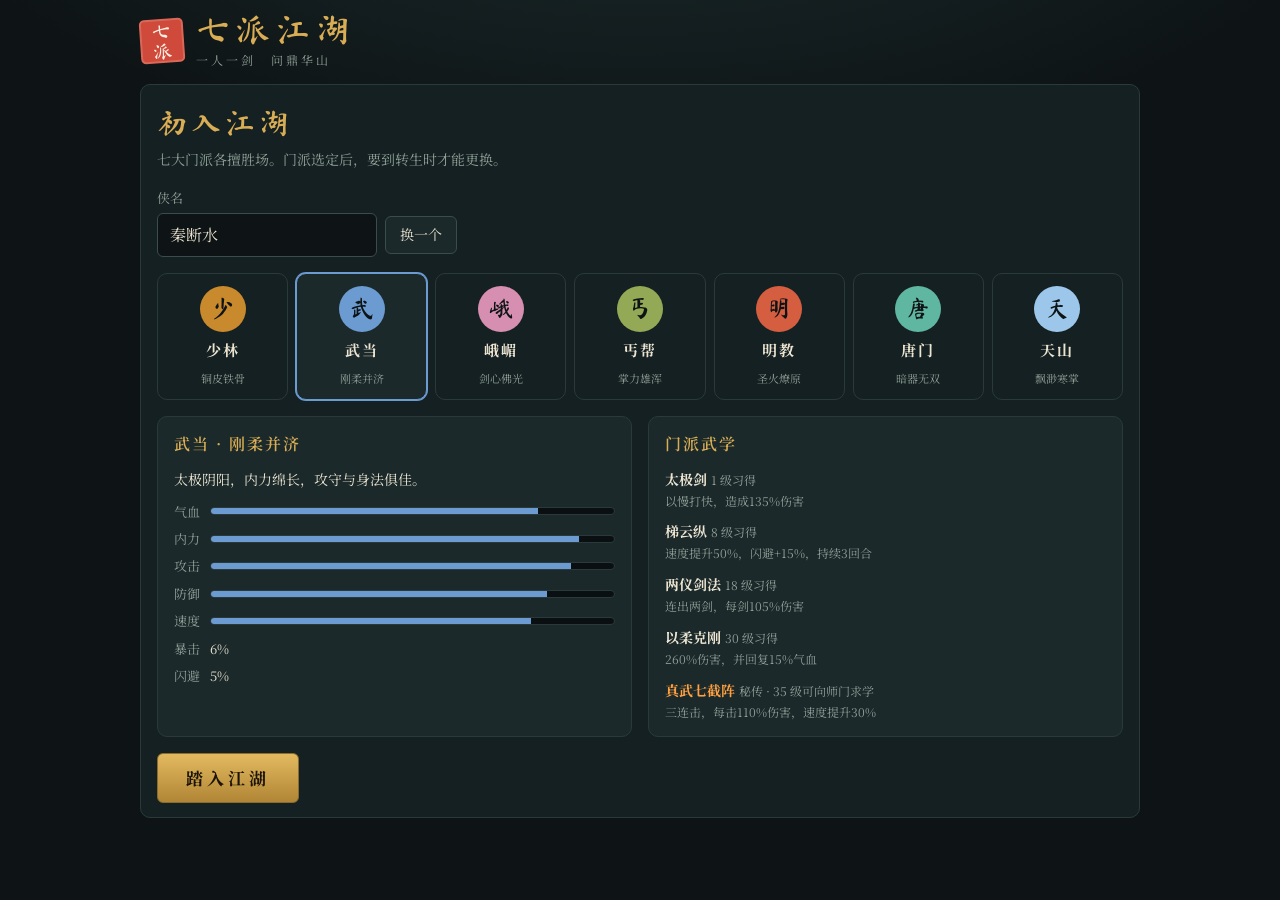
==== commit 760e2c2a: "江湖关卡改为横版走路战斗：像素小人、七区场景 Co-Authored-By: Claude Opus 5.5 <noreply@anthropic.com>" ====
--- a/index.html
+++ b/index.html
@@ -307,6 +307,51 @@
 .blog .a{color:var(--gold)} .blog .b{color:#e78b7c}
 .blog em{font-style:normal;color:var(--fg);font-weight:600}
 .blog b.d{color:#ff8a78} .blog b.h{color:#7ee2b4} .blog .cr{color:#ffcf5a}
+/* 走路战斗：横版场景，像素小人站在路上对打。--u 是一个像素点的大小 */
+.bt.walkm .blog{height:150px}
+.scene{--u:3px;position:relative;height:calc(var(--u)*82);border-radius:8px;overflow:hidden;border:1px solid var(--line2);background:linear-gradient(180deg,var(--sk1),var(--sk2))}
+.scene .ly{position:absolute;left:0;right:0;bottom:0;height:calc(var(--u)*64);background-repeat:repeat-x;background-size:calc(var(--u)*160) 100%;image-rendering:pixelated;animation:scroll linear infinite paused}
+.scene .ly.far{animation-duration:16s}
+.scene .ly.near{animation-duration:3.2s}
+.scene.walk .ly{animation-play-state:running}
+@keyframes scroll{to{background-position-x:calc(var(--u)*-160)}}
+.sc-road{position:absolute;top:calc(var(--u)*2);left:50%;transform:translateX(-50%);display:flex;gap:7px;align-items:center;background:rgba(10,14,15,.6);padding:3px 10px;border-radius:10px}
+.sc-road i{display:block;width:7px;height:7px;border-radius:50%;background:#3a4c4c}
+.sc-road i.done{background:var(--gold-d)}
+.sc-road i.cur{background:var(--gold);box-shadow:0 0 6px var(--gold)}
+.sc-road i.bs{width:auto;height:auto;background:none;box-shadow:none;font-style:normal;font-family:var(--f-display);font-size:13px;line-height:1;color:var(--cinnabar)}
+.sc-road i.bs.cur{color:var(--gold);text-shadow:0 0 6px var(--gold)}
+.unit{position:absolute;bottom:calc(var(--u)*9);width:calc(var(--u)*50);display:flex;flex-direction:column;align-items:center;gap:var(--u)}
+.unit.ua{left:max(2px,calc(27% - var(--u)*25))}
+.unit.ub{right:max(2px,calc(27% - var(--u)*25))}
+.uhud{width:100%;background:rgba(10,14,15,.74);border:1px solid rgba(255,255,255,.08);border-radius:6px;padding:3px 6px;display:flex;flex-direction:column;gap:2px}
+.uhud .f-name{display:flex;flex-wrap:wrap;justify-content:space-between;gap:0 4px;align-items:baseline;min-width:0}
+.uhud .f-name b{font-size:13px;overflow:hidden;text-overflow:ellipsis;white-space:nowrap}
+.uhud .tag{font-size:10px;letter-spacing:0;white-space:nowrap}
+.uhud .bar{height:7px} .uhud .bar.mp{height:4px}
+.uhud .bar-n{font-size:10px;line-height:1.2}
+.uhud .fx-tags{min-height:0}
+.unit .pop{left:0;right:0;top:auto;bottom:calc(var(--u)*24);text-align:center;z-index:2}
+.spr{--fw:calc(var(--su,var(--u))*32);width:var(--fw);height:calc(var(--su,var(--u))*26);background-size:calc(var(--fw)*4) 100%;background-repeat:no-repeat;image-rendering:pixelated;transform-origin:50% 100%;animation:breathe 1.6s ease-in-out infinite}
+.bossu .spr{--su:calc(var(--u)*1.3);filter:drop-shadow(0 0 5px rgba(207,74,58,.75))}
+@keyframes breathe{50%{transform:translateY(calc(var(--u)*-.5))}}
+.walk .ua .spr,.ub.in .spr{animation:walkf .36s steps(2) infinite}
+@keyframes walkf{from{background-position-x:calc(var(--fw)*-1)}to{background-position-x:calc(var(--fw)*-3)}}
+.spr.atk{background-position-x:calc(var(--fw)*-3)}
+.ua .spr.atk{animation:lungeA var(--sp,.3s) ease-out}
+.ub .spr.atk{animation:lungeB var(--sp,.3s) ease-out}
+@keyframes lungeA{40%,70%{transform:translateX(var(--lx))}}
+@keyframes lungeB{40%,70%{transform:translateX(calc(var(--lx)*-1))}}
+.spr.hit{animation:hit .3s}
+@keyframes hit{25%{transform:translateX(-3px);filter:brightness(2) sepia(1) saturate(5) hue-rotate(-40deg)}60%{transform:translateX(3px)}}
+.spr.dodge{animation:dodge .3s}
+.ub .spr.dodge{--dx:14px}
+@keyframes dodge{50%{transform:translate(var(--dx,-14px),-6px);opacity:.6}}
+.spr.heal{animation:heal .5s}
+@keyframes heal{50%{filter:drop-shadow(0 0 6px #7ee2b4) brightness(1.3)}}
+.spr.dead{animation:none;transition:transform .6s ease-in,opacity .6s;opacity:.4}
+.ua .spr.dead{transform:rotate(-80deg)}
+.ub .spr.dead{transform:rotate(80deg)}
 .result{display:grid;grid-template-columns:auto 1fr;gap:14px;align-items:center;padding:10px 12px;border-radius:8px;border:1px solid var(--line2)}
 .result.win{border-color:var(--gold-d);background:#211e14}
 .result.lose{border-color:#5a2a24;background:#1f1514}
@@ -436,6 +481,9 @@
   .duel{grid-template-columns:1fr;gap:6px}
   .vs{text-align:center;font-size:20px}
   .blog{height:190px}
+  .bt.walkm .blog{height:120px}
+  .scene{--u:2.4px;height:calc(var(--u)*88)}
+  .uhud .bar-n{display:none}
   .story{margin-top:8vh;padding:18px}
   .sday{font-size:11px}
 }
@@ -443,6 +491,7 @@
   .taiji,.acu li.next .pt,.sc-btn{animation:none}
   .news span{animation:none;padding-left:12px}
   .pop,.toast{animation-duration:.01s}
+  .scene .ly,.spr{animation:none}
   .bar i{transition:none}
 }
 </style>
@@ -1401,11 +1450,11 @@
   const z=ZONES[zi],st=STORY[zi];
   if(i===0&&!S.story.seen[zi+'a']){S.story.seen[zi+'a']=1;save();showStory(st.pre,null,()=>fight(zi,i));return}
   if(i===5&&!S.story.seen[zi+'b']){S.story.seen[zi+'b']=1;save();showStory(st.boss,null,()=>fight(zi,i));return}
-  if(S.karma<=-150&&Math.random()<.1){startBattle(mkNPC('名门弟子',pick(['shaolin','wudang','emei']),S.lv,1,'追杀'),{type:'hunt',zi,i,title:'通缉 · 名门弟子追杀'});return}
-  if(fy('xueyi')&&Math.random()<.08){startBattle(mkNPC('血衣楼杀手',pick(SECT_KEYS),S.lv,.95,'血衣楼'),{type:'xueyi',zi,i,title:'血衣楼杀手伏击'});return}
+  if(S.karma<=-150&&Math.random()<.1){const sc=pick(['shaolin','wudang','emei']);startBattle(mkNPC('名门弟子',sc,S.lv,1,'追杀'),{type:'hunt',zi,i,walk:true,foeSect:sc,title:'通缉 · 名门弟子追杀'});return}
+  if(fy('xueyi')&&Math.random()<.08){const sc=pick(SECT_KEYS);startBattle(mkNPC('血衣楼杀手',sc,S.lv,.95,'血衣楼'),{type:'xueyi',zi,i,walk:true,foeSect:sc,title:'血衣楼杀手伏击'});return}
   const boss=i===5,lv=stageLv(z,i),name=boss?z.boss:z.mobs[STAGE_MOB[i]];
   const m=applyMech(mkMonster(name,lv,boss,false),boss?ZONE_MECH[zi]:null);if(boss)m.passives[0].n=z.bs;
-  startBattle(m,{type:'stage',zi,i,manualOK:boss,title:`${z.n} · ${boss?'首领':'第 '+(i+1)+' 战'}`});
+  startBattle(m,{type:'stage',zi,i,walk:true,manualOK:boss,title:`${z.n} · ${boss?'首领':'第 '+(i+1)+' 战'}`});
 }
 function startBattle(enemy,ctx){
   const A=mkPlayer();A.side='a';enemy.side='b';usePills();
@@ -1414,12 +1463,12 @@
   if(S.manual&&!(ctx.manualOK===false&&(S.auto||S.tAuto))){ // 勾了手动掷骰就全部手动；开着连续挑战或自动连闯时，小怪仍自动打
     A.manual=true;const log=[];
     BT={manual:true,gen:battleGen(A,enemy,ctx.sim||{},log),log,A,enemy,info,i:-1,timer:null,autoT:null,ctx,done:false};
-    showBattle();manualRun(BT.gen.next());return;
+    showBattle();return; // 开局后由 showBattle 接着走 manualRun
   }
   const res=simulate(A,enemy,ctx.sim||{});
   const reward=applyResult(res.win,ctx,enemy,A);
   save();
-  BT={res,info,i:0,timer:null,autoT:null,ctx,reward,done:false};
+  BT={res,info,enemy,i:0,timer:null,autoT:null,ctx,reward,done:false};
   showBattle();
 }
 function applyResult(win,ctx,enemy,A){
@@ -1515,22 +1564,218 @@
   }
   return rw;
 }
+/* ============ 走路战斗：横版场景与像素小人 ============ */
+// 江湖关卡的战斗放在横版场景里演：主角一路往右走，对手迎面走来，停下就地开打，打赢了接着走
+// 小人和背景都用 canvas 一个点一个点画好，转成图片当 CSS 背景；小人一张图四帧：站、迈左脚、迈右脚、出招
+const shade=(h,f)=>{const n=parseInt(h.slice(1),16);return '#'+[n>>16,n>>8&255,n&255].map(v=>Math.round(f<0?v*(1+f):v+(255-v)*f).toString(16).padStart(2,'0')).join('')};
+const SCOL={shaolin:'#c98a2e',wudang:'#6c9bd2',emei:'#d68fb0',gaibang:'#93a955',mingjiao:'#d65e40',tangmen:'#5fb7a1',tianshan:'#9cc7ea'};
+const SECT_LOOK={shaolin:{hair:'bald',wpn:'staff',b:'#a02a20'},wudang:{hair:'bun',wpn:'sword',b:'#2a3a5a'},emei:{hair:'long',wpn:'sword',b:'#f0e0e8'},
+  gaibang:{hair:'messy',wpn:'staff',b:'#6a4a2a',patch:1},mingjiao:{hair:'band',wpn:'saber',b:'#2a1a1a'},tangmen:{hair:'hat',wpn:'dart',b:'#2a3a36'},tianshan:{hair:'long',wpn:'sword',b:'#e8f0f8'}};
+const WT_LOOK={jian:'sword',dao:'saber',gun:'staff',zhang:'fist',shan:'fan',anqi:'dart'};
+// 关卡怪物的样子：k 是体型（默认人形），r 衣服或皮毛，b 腰带或头巾，h 发色，s 肤色
+const MON_SPR={
+ 饿狼:{k:'wolf',r:'#7d7f80'},沙狼:{k:'wolf',r:'#b08a58'},雪狐:{k:'wolf',r:'#e6ecef',fox:1},
+ 山魈:{k:'ape',r:'#5a4a3e',s:'#c8503c',wpn:'fist'},铁臂猿:{k:'ape',r:'#77736a',s:'#b89a80',wpn:'fist'},青竹蛇:{k:'snake',r:'#5fae4a'},
+ 剪径毛贼:{r:'#6b5a44',b:'#3a3a3a',hair:'scarf',wpn:'saber'},地痞头目:{r:'#5a4a6a',b:'#c9a050',hair:'messy',wpn:'staff'},黑风寨主:{r:'#2e2e33',b:'#b03a2e',hair:'band',wpn:'axe',beard:'#2a2420'},
+ 拦路强人:{r:'#7a5030',b:'#3a2a20',hair:'scarf',wpn:'saber'},铁掌飞熊:{r:'#6a4a2a',b:'#c9a050',hair:'messy',wpn:'fist',beard:'#2a2420'},
+ 太湖水匪:{r:'#3d6a8a',b:'#d8d0b0',hair:'scarf',wpn:'saber'},鬼面书生:{r:'#d8d4c8',b:'#3a3a3a',hair:'bun',wpn:'fan',mask:1},漕帮恶霸:{r:'#4a5a3a',b:'#b08040',hair:'band',wpn:'staff'},
+ 太湖水龙王:{r:'#2a6a6a',b:'#e0c060',hair:'long',wpn:'staff',beard:'#d8d8d0'},
+ 五毒教徒:{r:'#6a3a7a',b:'#9ad050',hair:'band',wpn:'dart'},竹林刺客:{r:'#262a2a',b:'#6a8a4a',hair:'hat',wpn:'sword'},五毒圣手:{r:'#4a2a5a',b:'#9ad050',hair:'long',wpn:'fist',mask:1},
+ 西域刀客:{r:'#c0a070',b:'#8a2a2a',hair:'scarf',wpn:'saber',beard:'#3a2a20'},响马:{r:'#7a4a2a',b:'#2a2a2a',hair:'hat',wpn:'saber'},金沙狂刀:{r:'#b08a30',b:'#6a1a1a',hair:'band',wpn:'axe',beard:'#3a2a20'},
+ 冰魄剑客:{r:'#a8c8e0',b:'#e8f0f8',hair:'bun',wpn:'sword'},白发魔僧:{r:'#6a3a3a',b:'#d8b040',hair:'bald',wpn:'staff',beard:'#e8e8e8'},冰魄老妖:{r:'#d8e8f0',b:'#5a8ab0',h:'#f0f4f8',hair:'long',wpn:'fist'},
+ 剑宗弃徒:{r:'#5a6a7a',b:'#c0c0c0',hair:'bun',wpn:'sword'},黑衣死士:{r:'#1e2024',b:'#7a1a1a',hair:'hat',wpn:'saber'},血刀门人:{r:'#8a1e1e',b:'#2a1a1a',hair:'band',wpn:'saber'},
+ 独孤剑魔:{r:'#2a2a3a',b:'#9a8a6a',h:'#c8c8c8',hair:'long',wpn:'sword'},
+};
+function drawHuman(P,f,L){
+  const ape=L.k==='ape',r=L.r,d=shade(r,-.35),b=L.b||shade(r,-.55),h=L.h||'#1e1a18',s=L.s||'#e8b890',p=ape?d:shade(r,-.6),k='#14100e',m='#d8dde0';
+  const W=L.wpn,front=W==='staff'||W==='axe';
+  P(5,25,16,1,'rgba(0,0,0,.35)');
+  for(const x of [[9,12],[7,14],[10,11],[6,15]][f]){P(x,20,2,4,p);P(x,24,3,1,k)}
+  if(front&&f<3){if(W==='staff'){P(17,3,1,22,'#8a5a2a');P(17,3,1,2,'#c9a050')}else{P(17,8,1,16,'#6a4a2a');P(18,7,3,6,m);P(21,8,1,4,m)}} // 长兵器竖着拿在身前
+  P(8,12,7,6,r);P(7,17,9,3,r);P(7,12,1,8,d);P(7,19,9,1,d);
+  if(!ape){P(8,16,7,1,b);P(12,12,2,2,shade(r,.35))}
+  if(L.patch){P(9,13,2,2,shade(r,-.25));P(12,18,2,1,'#c9a050')}
+  P(9,4,7,7,s);
+  const H=L.hair;
+  if(ape){P(8,3,8,3,r);P(8,6,4,5,r)}
+  else if(H==='bald'){P(10,3,5,1,s);P(11,4,1,1,'#a0603a');P(13,4,1,1,'#a0603a')}
+  else if(H==='scarf'){P(9,3,7,1,b);P(8,4,8,2,b);P(8,6,3,3,b);P(6,6,2,2,b)}
+  else{
+    P(9,3,7,1,h);P(8,4,8,1,h);P(8,5,4,4,h);
+    if(H==='bun'){P(10,1,3,2,h);P(9,2,1,1,'#c9a050')}
+    if(H==='long')P(7,5,3,9,h);
+    if(H==='band')P(8,5,8,1,'#c0302a');
+    if(H==='messy'){P(9,2,1,1,h);P(11,1,1,2,h);P(13,2,1,1,h);P(15,3,1,2,h)}
+    if(H==='hat'){P(6,4,13,1,'#6a5430');P(9,2,6,2,'#a88a4a');P(11,1,2,1,'#a88a4a')}
+  }
+  if(L.mask){P(12,5,4,6,'#eeeae0');P(14,7,1,1,'#c0302a')}else P(14,7,1,1,k);
+  if(L.beard)P(12,10,4,3,L.beard);
+  if(f===3){ // 出招：手臂伸直，兵器朝前
+    P(14,13,5,2,r);P(19,13,2,2,s);
+    if(W==='sword'){P(21,12,1,4,'#c9a050');P(22,13,8,1,m);P(22,14,7,1,shade(m,-.3));P(30,13,1,1,'#fff')}
+    else if(W==='saber'){P(21,12,1,4,'#8a6a30');P(22,13,7,2,m);P(29,12,2,2,m);P(22,15,6,1,shade(m,-.3))}
+    else if(W==='staff'){P(4,13,27,1,'#8a5a2a');P(29,13,2,1,'#c9a050');P(19,13,2,2,s)}
+    else if(W==='axe'){P(20,13,8,1,'#6a4a2a');P(27,9,3,9,m);P(30,10,1,7,m);P(19,13,2,2,s)}
+    else if(W==='fan'){P(21,9,2,8,'#e8dcc0');P(23,10,1,6,'#e8dcc0');P(24,11,1,4,'#e8dcc0');P(21,12,1,2,'#6a4a2a')}
+    else if(W==='dart'){P(23,13,2,1,m);P(26,11,2,1,m);P(27,15,2,1,m)}
+    else{P(19,12,3,4,s);P(22,13,2,2,'rgba(255,240,200,.6)')}
+  }else if(front){P(14,13,2,2,r);P(15,15,1,1,r);P(16,14,2,2,s)}
+  else{
+    const [ax,hx,hy]=[[13,13,17],[14,15,16],[11,11,17]][f],dy=ape?2:0;
+    P(ax,13,2,hy-13+dy,r);P(hx,hy+dy,2,1,s);
+    if(W==='sword'){P(hx-1,hy+1,4,1,'#c9a050');P(hx+1,hy+2,1,5,m)}
+    else if(W==='saber'){P(hx-1,hy+1,3,1,'#8a6a30');P(hx,hy+2,2,5,m)}
+    else if(W==='fan')P(hx,hy-3,1,4,'#d8c8a0');
+  }
+}
+function drawWolf(P,f,L){
+  const c=L.r,dk=shade(c,-.3),lt=shade(c,.35),k='#14100e',y=f===3?1:0;
+  P(4,25,22,1,'rgba(0,0,0,.35)');
+  for(const x of [[7,10,17,20],[5,11,15,21],[8,9,18,19],[4,8,19,23]][f]){P(x,19,2,5,dk);P(x,24,2,1,k)}
+  P(6,14,15,5,c);P(7,13,12,1,dk);P(9,18,10,1,lt);
+  if(L.fox){P(1,11,5,4,c);P(1,11,2,2,'#ffffff')}else{P(3,13,3,2,c);P(1,11,2,3,c)}
+  P(20,11+y,6,5,c);P(21,9+y,2,2,c);P(24,9+y,2,2,dk);P(24,13+y,1,1,k);
+  if(f===3){P(26,12+y,5,2,c);P(30,12+y,1,1,k);P(26,15+y,4,1,c);P(27,14+y,1,1,'#fff');P(29,14+y,1,1,'#fff')}
+  else{P(26,13,3,3,c);P(28,13,1,1,k);P(26,15,2,1,lt)}
+}
+function drawSnake(P,f,L){
+  const c=L.r,dk=shade(c,-.35),lt=shade(c,.4),k='#14100e',w=[0,1,-1,0][f],a=f===3?4:0;
+  P(5,25,18,1,'rgba(0,0,0,.35)');
+  P(6,21,15,4,c);P(8,20,11,1,c);P(6,24,15,1,dk);P(9,22,8,1,lt);
+  P(15+w,13,3,8,c);P(16+w+a/2,10,3,4,c);P(17+w+a,8,5,4,c);P(17+w+a,11,5,1,lt);P(20+w+a,9,1,1,k);P(22+w+a,10,2+a/2,1,'#d03030');
+}
+const SPR={},SCN={};
+const pxCanvas=(w,h,draw)=>{const c=document.createElement('canvas');c.width=w;c.height=h;const g=c.getContext('2d');draw(g,(x,y,ww,hh,col)=>{g.fillStyle=col;g.fillRect(x,y,ww,hh)});return c.toDataURL()};
+function sprSheet(L,flip){
+  const key=JSON.stringify(L)+(flip?1:0);
+  return SPR[key]||(SPR[key]=pxCanvas(128,26,(g,P)=>{
+    const dr=L.k==='wolf'?drawWolf:L.k==='snake'?drawSnake:drawHuman;
+    for(let f=0;f<4;f++){g.save();g.translate(f*32+(flip?32:0),0);if(flip)g.scale(-1,1);dr(P,f,L);g.restore()}
+  }));
+}
+// 主角按门派和所用兵器画；追杀、伏击的人按对方门派画；其余查怪物表
+function sprLook(side,enemy,ctx){
+  if(side==='a'){const lk=SECT_LOOK[S.sect];return {...lk,r:SCOL[S.sect],wpn:WT_LOOK[itemWt(S.equip.wpn)]||lk.wpn}}
+  if(ctx.foeSect){const lk=SECT_LOOK[ctx.foeSect];return ctx.type==='xueyi'?{...lk,r:'#5a1414',b:'#1a1a1a',hair:'hat'}:{...lk,r:shade(SCOL[ctx.foeSect],-.15)}}
+  return MON_SPR[enemy.name]||{r:'#5a5a5a',b:'#3a3a3a',hair:'scarf',wpn:'saber'};
+}
+// 七个区域的场景：天空渐变、远景剪影、近景道具、地面
+const ZSC=[
+ {sky:['#283149','#c98656'],far:{t:'town',c:'#4b3f52',win:'#e8a850'},near:['willow','rock','willow'],trunk:'#3b2a22',leaf:'#4e7a3a',rock:'#6a5a48',gr:['#7a6040','#5e4a32','#55703a']},
+ {sky:['#1f3242','#87a99c'],far:{t:'peaks',c:'#3d5656'},near:['pine','rock','pine'],trunk:'#3b2a22',leaf:'#2f5a3a',rock:'#6f6e66',gr:['#6f6e66','#55544e','#4a6a3a']},
+ {sky:['#283a50','#a3bcc6'],far:{t:'town2',c:'#c4cbcb',roof:'#2a3036'},near:['reed','willow','reed'],trunk:'#3b2a22',leaf:'#6a8a4a',rock:'#6a7470',gr:['#7c8a8c','#5f6c6e','#3c6a86']},
+ {sky:['#10241a','#55854f'],far:{t:'bamboo',c:'#25462c'},near:['bamboo','bamboo','rock'],trunk:'#2e5a26',leaf:'#4f8a3e',rock:'#4a5a40',gr:['#3e5a2c','#2c4220','#5a8a3a']},
+ {sky:['#3a2a3a','#e3934c'],far:{t:'dunes',c:'#a86a36'},near:['rock'],trunk:'#5a3a22',leaf:'#6a7a3a',rock:'#7a4a2a',gr:['#cf9e5e','#b4864a','#d8b070']},
+ {sky:['#1b2a45','#97b4d4'],far:{t:'peaks',c:'#556b8a',snow:1},near:['snowpine','rock','snowpine'],trunk:'#3b2a22',leaf:'#2c4a50',rock:'#8a9aaa',gr:['#dfe8ef','#b8c8d6','#f4f8fb']},
+ {sky:['#110d20','#553867'],far:{t:'peaks',c:'#2a2240',sharp:1},near:['pine','rock'],trunk:'#2a1e1a',leaf:'#1e3a32',rock:'#4a4450',gr:['#4a4450','#3a3540','#5a5262']},
+];
+const PROP={
+ willow(P,x,z){P(x,28,2,20,z.trunk);P(x-5,20,13,7,z.leaf);P(x-3,18,9,2,z.leaf);for(let i=0;i<6;i++)P(x-4+i*2,27,1,4+(i*3)%5,z.leaf)},
+ pine(P,x,z,snow){P(x,40,2,8,z.trunk);for(let j=0;j<22;j++){const w=2+Math.round((j%8)*1.1+j*.35),l=x+1-Math.floor(w/2);P(l,18+j,w,1,z.leaf);if(snow&&j%8<2)P(l,18+j,Math.ceil(w/2),1,'#eef4f8')}},
+ snowpine(P,x,z){PROP.pine(P,x,z,1)},
+ rock(P,x,z){P(x,43,9,5,z.rock);P(x+1,41,6,2,z.rock);P(x+2,41,3,1,shade(z.rock,.25));P(x,47,9,1,shade(z.rock,-.3))},
+ reed(P,x,z){for(let i=0;i<5;i++){const h=8+(i*7)%6;P(x+i*2,48-h,1,h,z.leaf);P(x+i*2,46-h,1,2,'#9a7a4a')}},
+ bamboo(P,x,z){for(let i=0;i<2;i++){const bx=x+i*5;P(bx,0,2,48,z.leaf);for(let y=3+i*4;y<48;y+=8)P(bx,y,2,1,z.trunk);P(bx+2,10+i*9,4,1,z.leaf);P(bx+4,9+i*9,2,1,z.leaf);P(bx-4,22+i*7,4,1,z.leaf);P(bx-5,21+i*7,2,1,z.leaf)}},
+};
+// 背景两层：远景慢、近景快，宽 160 点首尾相接，可以无限横向平铺
+function sceneLayers(zi){
+  if(SCN[zi])return SCN[zi];
+  const z=ZSC[zi],F=z.far,W=Math.PI*2/160;let n=zi*1000;const rnd=()=>seeded(++n);
+  const far=pxCanvas(160,64,(g,P)=>{
+    if(F.t==='peaks'||F.t==='dunes')for(let x=0;x<160;x++){
+      const tri=(p,o)=>1-Math.abs(((x+o)%p)/p*2-1);
+      const h=F.t==='dunes'?10+5*Math.sin(x*W*2)+3*Math.sin(x*W*5+1):8+20*tri(80,10)**(F.sharp?1.6:1.2)+8*tri(32,4);
+      const top=Math.round(48-h);P(x,top,1,64-top,F.c);
+      if(F.snow&&h>20)P(x,top,1,Math.round((h-20)*.6)+1,'#e8f0f8');
+    }
+    if(F.t==='dunes')for(let y=6;y<40;y++)P(118+Math.round(Math.sin(y*.5)*1.2),y,2,1,`rgba(210,200,190,${(.15+.01*y).toFixed(2)})`); // 大漠孤烟
+    if(F.t==='bamboo')for(let i=0;i<16;i++){const x=i*10+Math.floor(rnd()*6);P(x,0,2,48,F.c);for(let y=4+i%3*2;y<48;y+=9)P(x,y,2,1,shade(F.c,-.3));P(x+2,8+i%4*6,4,1,F.c)}
+    if(F.t==='town'||F.t==='town2'){
+      const wall=F.c,roof=F.roof||F.c;let x=2;
+      while(x<150){
+        const w=Math.min(10+Math.floor(rnd()*12),150-x),h=8+Math.floor(rnd()*10),t=48-h;
+        P(x,t,w,h,wall);P(x-2,t-1,w+4,1,roof);P(x-1,t-2,w+2,1,roof);P(x+1,t-3,w-2,1,roof);
+        if(F.t==='town2')P(x+Math.floor(w/2)-1,43,3,5,roof);else if(rnd()<.6)P(x+3,t+3,2,2,F.win);
+        x+=w+4+Math.floor(rnd()*8);
+      }
+      if(F.t==='town')for(let j=0;j<5;j++){const w=12-2*j,b=48-j*6;P(128-w/2,b-5,w,5,wall);P(126-w/2,b-6,w+4,1,wall)} // 城外的塔
+    }
+  });
+  const near=pxCanvas(160,64,(g,P)=>{
+    const [g0,g1,g2]=z.gr;P(0,48,160,16,g0);P(0,48,160,1,g2);
+    for(let i=0;i<60;i++)P(Math.floor(rnd()*160),49+Math.floor(rnd()*15),1+Math.floor(rnd()*2),1,g1);
+    for(let x=6+Math.floor(rnd()*10);x<148;x+=18+Math.floor(rnd()*30))PROP[z.near[Math.floor(rnd()*z.near.length)]](P,x,z);
+  });
+  return SCN[zi]={far,near};
+}
+function sceneHTML(fh){
+  const c=BT.ctx,[ia,ib]=BT.info,z=ZSC[c.zi],ly=sceneLayers(c.zi);
+  const road=[0,1,2,3,4,5].map(j=>j===5?`<i class="bs${c.i===5?' cur':''}">首</i>`:`<i class="${j<c.i?'done':j===c.i?'cur':''}"></i>`).join('');
+  return `<div class="scene" id="scene" style="--sk1:${z.sky[0]};--sk2:${z.sky[1]}">
+    <div class="ly far" style="background-image:url(${ly.far})"></div><div class="ly near" style="background-image:url(${ly.near})"></div>
+    <div class="sc-road" aria-hidden="true">${road}</div>
+    <div class="unit ua" id="fa"><div class="uhud">${fh(ia,'a')}</div><div class="spr" id="sa" style="background-image:url(${sprSheet(sprLook('a',null,c))})"></div></div>
+    <div class="unit ub${BT.enemy.boss?' bossu':''}" id="fb"><div class="uhud">${fh(ib,'b')}</div><div class="spr" id="sb" style="background-image:url(${sprSheet(sprLook('b',BT.enemy,c),1)})"></div></div></div>`;
+}
+// 一边走一边让对手从右边走进画面，走到位置再开打
+function walkIn(go){
+  const sc=$('#scene'),ub=$('#fb');
+  sc.classList.add('walk');ub.classList.add('in');
+  $('#blog').insertAdjacentHTML('beforeend',`<p class="muted">一路前行，<span class="b">${esc(BT.info[1].name)}</span> 迎面拦住去路。</p>`);
+  ub.style.transition='none';ub.style.transform=`translateX(${sc.clientWidth-ub.offsetLeft}px)`;
+  void ub.offsetWidth;ub.style.transition='transform 1.1s linear';ub.style.transform='';
+  BT.walkT=setTimeout(()=>{sceneStop();go()},1150);
+}
+function sceneStop(){const sc=$('#scene'),ub=$('#fb');if(!sc)return;sc.classList.remove('walk');ub.classList.remove('in');ub.style.transition='none';ub.style.transform=''}
+const sprAnim=(s,c)=>{const el=$('#s'+s);if(!el)return;el.classList.remove('atk','hit','dodge','heal');void el.offsetWidth;el.classList.add(c)};
+// 出手的一方冲上去，被打的一方闪红或闪开；中毒、疗伤这类只作用自己的就在原地闪
+function sceneAct(e){
+  if(!$('#scene'))return;
+  if(e.side&&e.fx.some(f=>f.on!==e.side)){
+    sprAnim(e.side,'atk');
+    setTimeout(()=>{for(const f of e.fx)if(f.on!==e.side)sprAnim(f.on,f.k==='miss'?'dodge':'hit')},(S.auto||S.tAuto)?70:120);
+  }else for(const f of e.fx)sprAnim(f.on,f.k==='heal'?'heal':f.k==='miss'?'dodge':'hit');
+}
+// 打完：输的一方倒地；赢了就接着往前走，倒下的对手随地面一起往后退出画面
+function sceneEnd(win){
+  const sc=$('#scene');if(!sc)return;
+  sceneStop();for(const s of ['a','b'])$('#s'+s).classList.remove('atk','hit','dodge','heal');$(win?'#sb':'#sa').classList.add('dead');
+  if(!win)return;
+  const cur=$('.sc-road .cur');if(cur&&!cur.classList.contains('bs'))cur.className='done';
+  BT.walkT=setTimeout(()=>{
+    if(!$('#scene'))return;
+    const ub=$('#fb'),u=parseFloat(getComputedStyle(sc).getPropertyValue('--u'))||3,dist=ub.offsetLeft+ub.offsetWidth;
+    sc.classList.add('walk');ub.style.transition=`transform ${(dist/(u*50)).toFixed(2)}s linear`;ub.style.transform=`translateX(${-dist}px)`;
+  },500);
+}
 function showBattle(){
-  const [ia,ib]=BT.info;
+  const [ia,ib]=BT.info,walk=!!BT.ctx.walk;
   const ov=document.createElement('div');ov.className='ov';ov.id='ov';
   const fh=(f,s)=>`<div class="f-name"><b>${esc(f.name)}</b><span class="tag">${f.tag} · ${f.lv} 级</span></div>
     <div class="bar hp"><i id="${s}-hp"></i></div><div class="bar-n" id="${s}-hpn"></div><div class="bar mp"><i id="${s}-mp"></i></div><div class="fx-tags" id="${s}-tags"></div>`;
-  ov.innerHTML=`<div class="bt" role="dialog" aria-modal="true" aria-label="战斗">
+  ov.innerHTML=`<div class="bt${walk?' walkm':''}" role="dialog" aria-modal="true" aria-label="战斗">
     <div class="bt-head"><b>${esc(BT.ctx.title)}</b><span id="bt-round">第 1 回合</span></div>
-    <div class="duel"><div class="fighter" id="fa">${fh(ia,'a')}</div><div class="vs">战</div><div class="fighter" id="fb">${fh(ib,'b')}</div></div>
+    ${walk?sceneHTML(fh):`<div class="duel"><div class="fighter" id="fa">${fh(ia,'a')}</div><div class="vs">战</div><div class="fighter" id="fb">${fh(ib,'b')}</div></div>`}
     <div class="blog" id="blog"></div>
     <div id="bt-foot" class="bt-btns"><button class="btn" data-a="btSkip">跳过</button></div></div>`;
   document.body.appendChild(ov);
-  if(BT.manual){$('#bt-foot').innerHTML='';btApply({a:[BT.A.hp,BT.A.mp],b:[BT.enemy.hp,BT.enemy.mp],ta:[],tb:[],fx:[]},false);return}
-  btApply(BT.res.log[0],true);
-  if(S.fast){btSkip();return}
-  const sp=(S.auto||S.tAuto)?170:330;
-  BT.timer=setInterval(()=>{BT.i++;if(BT.i>=BT.res.log.length){btEnd();return}btApply(BT.res.log[BT.i],true)},sp);
+  if(walk){
+    const sc=$('#scene');
+    sc.style.setProperty('--lx',Math.max(0,$('#fb').offsetLeft-$('#fa').offsetLeft-$('#sa').offsetWidth*.7)+'px');
+    sc.style.setProperty('--sp',((S.auto||S.tAuto)?.17:.3)+'s');
+    for(const s of ['a','b'])$('#s'+s).addEventListener('animationend',e=>e.target.classList.remove('atk','hit','dodge','heal'));
+  }
+  if(BT.manual){$('#bt-foot').innerHTML='';btApply({a:[BT.A.hp,BT.A.mp],b:[BT.enemy.hp,BT.enemy.mp],ta:[],tb:[],fx:[]},false)}
+  else{BT.i=walk?-1:0;btApply(BT.res.log[0],!walk)}
+  const go=()=>{
+    if(!BT||BT.done)return;
+    if(BT.manual){manualRun(BT.gen.next());return}
+    if(BT.i<0){BT.i=0;btApply(BT.res.log[0],true)}
+    if(S.fast){btSkip();return}
+    const sp=(S.auto||S.tAuto)?170:330;
+    BT.timer=setInterval(()=>{BT.i++;if(BT.i>=BT.res.log.length){btEnd();return}btApply(BT.res.log[BT.i],true)},sp);
+  };
+  if(walk&&!S.fast)walkIn(go);else go();
 }
 function btApply(e,withLog){
   const set=(s,v,inf,tags)=>{
@@ -1544,6 +1789,7 @@
   if(withLog){
     const lg=$('#blog');const p=document.createElement('p');p.innerHTML=e.text;lg.appendChild(p);lg.scrollTop=lg.scrollHeight;
     for(const f of e.fx){const el=document.createElement('span');el.className='pop '+f.k;el.textContent=f.v;$('#f'+f.on).appendChild(el);setTimeout(()=>el.remove(),900)}
+    if(BT.ctx.walk)sceneAct(e);
   }
 }
 // 手动出招：播放新产生的战报，然后等玩家选招或结算
@@ -1570,7 +1816,7 @@
   const b=$('#bt-foot [data-a=dGo]');if(b)b.focus({preventScroll:true});
 }
 function btSkip(){
-  if(!BT||BT.done||BT.manual)return;clearInterval(BT.timer);
+  if(!BT||BT.done||BT.manual)return;clearInterval(BT.timer);clearTimeout(BT.walkT);
   const lg=$('#blog');let html='';for(let i=BT.i+1;i<BT.res.log.length;i++)html+=`<p>${BT.res.log[i].text}</p>`;
   lg.insertAdjacentHTML('beforeend',html);lg.scrollTop=lg.scrollHeight;
   btApply(BT.res.log[BT.res.log.length-1],false);
@@ -1582,6 +1828,7 @@
   const win=BT.res.win,c=BT.ctx;
   const autoStage=S.auto&&(c.type==='stage'||c.type==='hunt'||c.type==='xueyi')&&win&&S.story.pend==null;
   const autoTower=S.tAuto&&c.type==='tower'&&win&&S.tower.run&&!S.tower.run.picks;
+  if(c.walk)sceneEnd(win);
   const big=c.type==='wb'?(win?'斩':'伤'):(win?'胜':'败');
   $('#bt-foot').outerHTML=`<div class="result ${win||c.type==='wb'?'win':'lose'}"><span class="res-big">${big}</span><ul class="rw">${BT.reward.map(r=>`<li>${r}</li>`).join('')}</ul></div>
     <div class="bt-btns" id="bt-foot">${autoStage||autoTower?'<span class="muted" style="font-size:12px">自动继续中…</span><button class="btn" data-a="autoStop">停止自动</button>':''}<button class="btn pri" data-a="btClose" id="bt-close">收剑</button></div>`;
@@ -1589,7 +1836,7 @@
   if(autoStage)BT.autoT=setTimeout(()=>{closeBattle();if(S.auto)fight(c.zi,c.i)},S.fast?600:1100);
   if(autoTower)BT.autoT=setTimeout(()=>{closeBattle();if(S.tAuto&&S.tower.run&&!S.tower.run.picks)towerFight()},S.fast?600:1100);
 }
-function closeBattle(){if(!BT)return;clearInterval(BT.timer);clearTimeout(BT.autoT);const o=$('#ov');if(o)o.remove();BT=null;render();storyPending()}
+function closeBattle(){if(!BT)return;clearInterval(BT.timer);clearTimeout(BT.autoT);clearTimeout(BT.walkT);const o=$('#ov');if(o)o.remove();BT=null;render();storyPending()}
 
 /* ============ 一键操作 ============ */
 // 不弹战斗层，直接结算，用于扫荡和各种"一键"
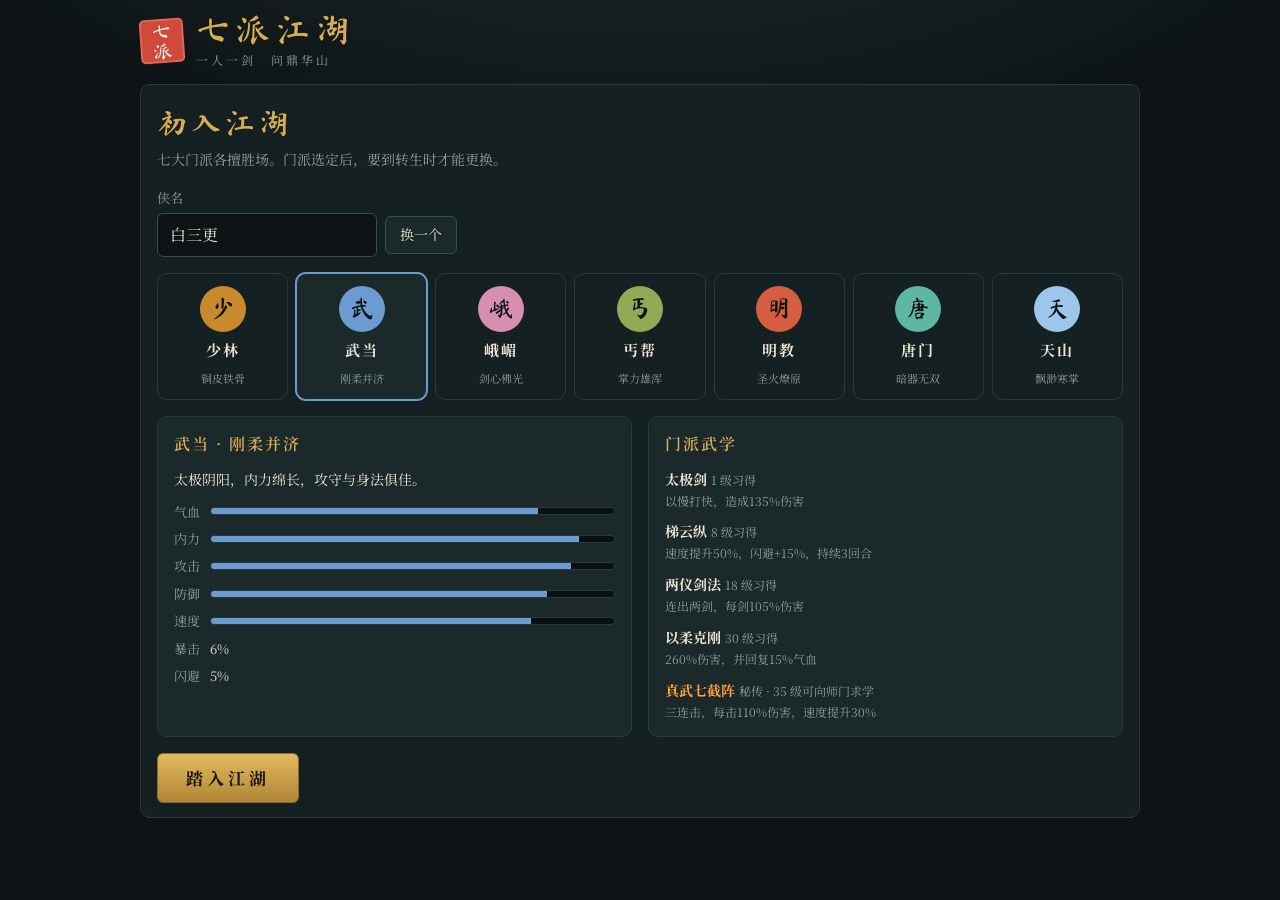
==== commit 4643f4cc: "闯江湖改为仿《六六英雄》的一整趟路：手动前进与掷骰、多怪波次、骰技、首领扰骰、奇遇、星级、存档续打、音效 Co-Authored-By: Claude Opus 5.5 <noreply@anthro" ====
--- a/index.html
+++ b/index.html
@@ -307,51 +307,109 @@
 .blog .a{color:var(--gold)} .blog .b{color:#e78b7c}
 .blog em{font-style:normal;color:var(--fg);font-weight:600}
 .blog b.d{color:#ff8a78} .blog b.h{color:#7ee2b4} .blog .cr{color:#ffcf5a}
-/* 走路战斗：横版场景，像素小人站在路上对打。--u 是一个像素点的大小 */
-.bt.walkm .blog{height:150px}
-.scene{--u:3px;position:relative;height:calc(var(--u)*82);border-radius:8px;overflow:hidden;border:1px solid var(--line2);background:linear-gradient(180deg,var(--sk1),var(--sk2))}
-.scene .ly{position:absolute;left:0;right:0;bottom:0;height:calc(var(--u)*64);background-repeat:repeat-x;background-size:calc(var(--u)*160) 100%;image-rendering:pixelated;animation:scroll linear infinite paused}
-.scene .ly.far{animation-duration:16s}
-.scene .ly.near{animation-duration:3.2s}
-.scene.walk .ly{animation-play-state:running}
-@keyframes scroll{to{background-position-x:calc(var(--u)*-160)}}
-.sc-road{position:absolute;top:calc(var(--u)*2);left:50%;transform:translateX(-50%);display:flex;gap:7px;align-items:center;background:rgba(10,14,15,.6);padding:3px 10px;border-radius:10px}
-.sc-road i{display:block;width:7px;height:7px;border-radius:50%;background:#3a4c4c}
-.sc-road i.done{background:var(--gold-d)}
-.sc-road i.cur{background:var(--gold);box-shadow:0 0 6px var(--gold)}
-.sc-road i.bs{width:auto;height:auto;background:none;box-shadow:none;font-style:normal;font-family:var(--f-display);font-size:13px;line-height:1;color:var(--cinnabar)}
-.sc-road i.bs.cur{color:var(--gold);text-shadow:0 0 6px var(--gold)}
-.unit{position:absolute;bottom:calc(var(--u)*9);width:calc(var(--u)*50);display:flex;flex-direction:column;align-items:center;gap:var(--u)}
-.unit.ua{left:max(2px,calc(27% - var(--u)*25))}
-.unit.ub{right:max(2px,calc(27% - var(--u)*25))}
-.uhud{width:100%;background:rgba(10,14,15,.74);border:1px solid rgba(255,255,255,.08);border-radius:6px;padding:3px 6px;display:flex;flex-direction:column;gap:2px}
-.uhud .f-name{display:flex;flex-wrap:wrap;justify-content:space-between;gap:0 4px;align-items:baseline;min-width:0}
-.uhud .f-name b{font-size:13px;overflow:hidden;text-overflow:ellipsis;white-space:nowrap}
-.uhud .tag{font-size:10px;letter-spacing:0;white-space:nowrap}
-.uhud .bar{height:7px} .uhud .bar.mp{height:4px}
-.uhud .bar-n{font-size:10px;line-height:1.2}
-.uhud .fx-tags{min-height:0}
-.unit .pop{left:0;right:0;top:auto;bottom:calc(var(--u)*24);text-align:center;z-index:2}
-.spr{--fw:calc(var(--su,var(--u))*32);width:var(--fw);height:calc(var(--su,var(--u))*26);background-size:calc(var(--fw)*4) 100%;background-repeat:no-repeat;image-rendering:pixelated;transform-origin:50% 100%;animation:breathe 1.6s ease-in-out infinite}
-.bossu .spr{--su:calc(var(--u)*1.3);filter:drop-shadow(0 0 5px rgba(207,74,58,.75))}
-@keyframes breathe{50%{transform:translateY(calc(var(--u)*-.5))}}
-.walk .ua .spr,.ub.in .spr{animation:walkf .36s steps(2) infinite}
-@keyframes walkf{from{background-position-x:calc(var(--fw)*-1)}to{background-position-x:calc(var(--fw)*-3)}}
-.spr.atk{background-position-x:calc(var(--fw)*-3)}
-.ua .spr.atk{animation:lungeA var(--sp,.3s) ease-out}
-.ub .spr.atk{animation:lungeB var(--sp,.3s) ease-out}
-@keyframes lungeA{40%,70%{transform:translateX(var(--lx))}}
-@keyframes lungeB{40%,70%{transform:translateX(calc(var(--lx)*-1))}}
-.spr.hit{animation:hit .3s}
-@keyframes hit{25%{transform:translateX(-3px);filter:brightness(2) sepia(1) saturate(5) hue-rotate(-40deg)}60%{transform:translateX(3px)}}
-.spr.dodge{animation:dodge .3s}
-.ub .spr.dodge{--dx:14px}
-@keyframes dodge{50%{transform:translate(var(--dx,-14px),-6px);opacity:.6}}
-.spr.heal{animation:heal .5s}
-@keyframes heal{50%{filter:drop-shadow(0 0 6px #7ee2b4) brightness(1.3)}}
-.spr.dead{animation:none;transition:transform .6s ease-in,opacity .6s;opacity:.4}
-.ua .spr.dead{transform:rotate(-80deg)}
-.ub .spr.dead{transform:rotate(80deg)}
+/* 闯江湖：竖屏一条路往画面深处延伸，像《六六英雄》。画面是像素 canvas，名字、血条、预告用 DOM 叠在上面 */
+.rov{position:fixed;inset:0;z-index:45;background:radial-gradient(600px 300px at 50% 0,#14201f,transparent 70%),#05080a;display:flex;justify-content:center;align-items:flex-start;overflow:auto;padding:max(8px,env(safe-area-inset-top,0px)) max(8px,env(safe-area-inset-right,0px)) max(8px,env(safe-area-inset-bottom,0px)) max(8px,env(safe-area-inset-left,0px))}
+.run{position:relative;width:min(440px,100%,max(300px,calc((100dvh - 300px)*.8)));display:flex;flex-direction:column;gap:6px}
+.r-top{display:flex;align-items:center;gap:8px}
+.r-top b{font-family:var(--f-display);font-weight:400;font-size:20px;color:var(--gold);letter-spacing:2px;white-space:nowrap}
+.r-step{flex:1;display:flex;gap:5px;align-items:center;justify-content:center;min-width:0}
+.r-step i{display:block;width:8px;height:8px;border-radius:50%;background:#2c3a3a}
+.r-step i.shop{border-radius:2px;background:#24443a}
+.r-step i.amb{background:#4a2420}
+.r-step i.bs{width:11px;height:11px;border-radius:2px;background:#5a2a24}
+.r-step i.done{background:var(--gold-d)}
+.r-step i.cur{background:var(--gold);box-shadow:0 0 6px var(--gold)}
+.r-step i.bs.cur{background:var(--cinnabar);box-shadow:0 0 6px var(--cinnabar)}
+.r-gold{color:var(--q4);font-size:13px;font-variant-numeric:tabular-nums;white-space:nowrap}
+.r-wx{display:flex;align-items:center;gap:6px;font-size:12px;color:var(--muted);flex-wrap:wrap}
+.r-wx .bar{flex:1 1 60px;height:6px}
+.r-wx .bar i{background:var(--q3)}
+.r-perks{flex:1 1 100%;display:flex;flex-wrap:wrap;gap:4px}
+.r-perks:empty{display:none}
+.r-perks span{font-size:11px;padding:0 7px;border-radius:8px;background:#2d2140;color:var(--q3)}
+.r-stage{position:relative;aspect-ratio:144/180;border-radius:10px;overflow:hidden;border:1px solid var(--line2);background:#000}
+.r-stage canvas{display:block;width:100%;height:100%;image-rendering:pixelated}
+.re{position:absolute;transform:translateX(-50%);cursor:pointer}
+.re-info{position:absolute;bottom:100%;left:50%;transform:translateX(-50%);width:max(64px,130%);display:flex;flex-direction:column;align-items:center;gap:1px;pointer-events:none}
+.re-info b{font-size:11px;font-weight:600;white-space:nowrap;text-shadow:0 1px 2px #000,0 0 3px #000}
+.re.tgt .re-info b{color:var(--gold)}
+.re-info .bar{width:100%;height:5px}
+.re-int{font-size:12px;font-weight:700;color:#ff9a88;background:rgba(10,14,15,.85);border:1px solid #6a2e26;border-radius:8px;padding:0 6px;white-space:nowrap;font-variant-numeric:tabular-nums}
+.re-int:empty{display:none}
+.re-tags{display:flex;gap:2px;flex-wrap:wrap;justify-content:center}
+.re-tags span{font-size:9px;line-height:1.5;padding:0 4px;border-radius:6px;background:rgba(10,14,15,.85);color:var(--muted)}
+.r-boss{position:absolute;top:6px;left:12%;right:12%;display:flex;flex-direction:column;align-items:center;gap:2px;pointer-events:none}
+.r-boss b{font-family:var(--f-display);font-weight:400;font-size:17px;color:#ff8a78;text-shadow:0 1px 3px #000}
+.r-boss .bar{width:100%;height:8px}
+.r-boss span{font-size:10px;color:var(--fg);text-shadow:0 1px 2px #000;font-variant-numeric:tabular-nums}
+.r-hero{position:absolute;left:50%;bottom:28%;width:0;height:0}
+.r-stage .pop{left:-50px;right:auto;width:100px;top:auto;bottom:0;text-align:center;z-index:2}
+.re .pop{left:50%;margin-left:-50px;bottom:60%}
+.pop.gold{color:var(--q4);font-size:14px}
+.r-me{display:grid;grid-template-columns:auto 1fr auto;gap:2px 8px;align-items:center;font-size:12px}
+.r-me b{font-size:13px}
+.r-me .bar.hp{height:9px}
+.r-me .bar.mp{grid-column:2;height:4px}
+.r-me .re-tags{grid-column:1/-1;justify-content:flex-start}
+.r-me .re-tags:empty{display:none}
+#rahn{font-variant-numeric:tabular-nums;color:var(--muted)}
+.r-ctl{display:flex;flex-direction:column;align-items:center;gap:8px;min-height:148px;justify-content:center}
+.r-pre,.r-hint{font-size:13px;text-align:center;color:var(--muted);min-height:26px}
+.r-pre b{font-size:20px;font-weight:700;color:var(--gold);margin-right:8px;font-variant-numeric:tabular-nums}
+.r-btns{display:flex;gap:6px;flex-wrap:wrap;justify-content:center;align-items:center}
+.btn.r-go{min-width:150px;font-size:17px;padding:8px 20px;letter-spacing:4px}
+.die.blank{cursor:default;opacity:.55}
+.die.blank b{color:#a8996e}
+.die.fu{outline:2px solid var(--q3)}
+.die:disabled{cursor:default}
+.r-log{height:68px;overflow:auto;font-size:12px;background:var(--ink);border:1px solid var(--line);border-radius:8px;padding:4px 8px;display:flex;flex-direction:column;gap:2px}
+.r-log p{line-height:1.45}
+.r-modal{position:absolute;inset:0;z-index:5;background:rgba(5,8,9,.84);display:flex;align-items:center;justify-content:center;padding:10px}
+.r-card{width:100%;max-height:100%;overflow:auto;overflow-x:hidden;background:var(--panel);border:1px solid var(--gold-d);border-radius:12px;padding:14px;display:flex;flex-direction:column;gap:10px;box-shadow:0 20px 50px rgba(0,0,0,.5)}
+.r-card h3{font-family:var(--f-display);font-weight:400;font-size:26px;color:var(--gold);letter-spacing:6px;text-align:center}
+.perk{display:flex;flex-direction:column;gap:2px;text-align:left;padding:10px 12px;border-radius:10px;border:1px solid var(--line2);background:var(--panel2);cursor:pointer}
+.perk:hover,.perk:focus-visible{border-color:var(--q3);box-shadow:0 0 0 1px var(--q3)}
+.perk b{color:var(--q3);font-size:15px}
+.perk span{font-size:12px;color:var(--muted)}
+.ritem{display:grid;grid-template-columns:1fr auto;gap:0 10px;align-items:center;padding:8px 10px;border:1px solid var(--line2);border-radius:8px;background:var(--panel2)}
+.ritem span{grid-column:1;font-size:12px;color:var(--muted)}
+.ritem button{grid-column:2;grid-row:1/3}
+.r-rw{flex-direction:column;gap:4px}
+.run-go{display:flex;align-items:center;gap:12px;margin:2px 0 10px}
+.run-go .btn{flex:none;font-size:16px;padding:8px 22px;letter-spacing:3px}
+@media (max-width:520px){.run-go{flex-direction:column;align-items:stretch}}
+.r-top b{flex:1}
+.r-path{display:flex;justify-content:center}
+.r-step i.ev{border-radius:2px;background:#3a3460}
+.r-step i.x{width:6px;height:6px}
+.r-perks span.dsk{background:#3a2e14;color:var(--gold)}
+.r-tip{width:100%;font-size:12px;line-height:1.55;color:var(--fg);background:#1c2a1e;border:1px solid #3f6a4a;border-radius:8px;padding:5px 9px;text-align:left}
+.r-tip b{color:var(--jade);margin-right:6px}
+.r-ctl .tray{padding-top:8px}
+.r-ban{position:absolute;left:0;right:0;top:36%;z-index:3;text-align:center;font-family:var(--f-display);font-size:38px;color:#ffe08a;text-shadow:0 0 12px #ff9a3d,0 2px 0 #7a3a10;pointer-events:none;animation:ban 1s ease-out forwards}
+.r-ban.big{font-size:52px}
+@keyframes ban{0%{opacity:0;transform:scale(2.2)}18%{opacity:1;transform:scale(1)}75%{opacity:1}100%{opacity:0;transform:translateY(-20px)}}
+.r-stage.shake{animation:shake .32s}
+@keyframes shake{20%{transform:translate(-4px,2px)}40%{transform:translate(4px,-2px)}60%{transform:translate(-3px,1px)}80%{transform:translate(2px,-1px)}}
+.die.fly{animation:fly .45s ease-in forwards}
+.die.fly:nth-child(2){animation-delay:.04s}.die.fly:nth-child(3){animation-delay:.08s}.die.fly:nth-child(4){animation-delay:.12s}.die.fly:nth-child(5){animation-delay:.16s}
+@keyframes fly{to{transform:translateY(-150px) scale(.4);opacity:0}}
+.die em.ds{position:absolute;right:3px;bottom:2px;font-style:normal;font-size:10px;font-weight:700;line-height:1.4;padding:0 3px;border-radius:4px;background:#5a4a8a;color:#fff}
+.die em.ds.on{background:var(--gold);color:#1b1407;box-shadow:0 0 6px #ffd36a}
+.die u{position:absolute;top:-10px;left:50%;transform:translateX(-50%);text-decoration:none;font-size:10px;font-weight:700;line-height:1.5;padding:0 5px;border-radius:5px;background:#203247;color:#8fc0ff;white-space:nowrap}
+.tray .die.frz{background:#d6ebf8;border-color:#6fb4ff;box-shadow:0 0 0 2px #6fb4ff,0 3px 0 #4a7aa0}
+.die.chs u{background:#3a2448;color:#d0a0ff}
+.die.vnm{border-color:#7ac050}
+.die.vnm u{background:#24401c;color:#9ad050}
+.perk small{font-size:11px;color:var(--muted)}
+.perk.dsk b{color:var(--gold)}
+.r-stars{text-align:center;font-size:30px;letter-spacing:6px;color:var(--gold);line-height:1.2}
+.r-stars i,.zst i{font-style:normal;color:#3a4c4c}
+.r-evd,.r-evres{font-size:14px;line-height:1.8;text-align:center}
+.r-card>.btn{align-self:center;min-width:140px}
+.zst{color:var(--gold);font-size:11px;letter-spacing:1px}
+.run-go .btns{display:flex;flex-direction:column;gap:6px;flex:none}
+@media (prefers-reduced-motion:reduce){.die.fly,.r-ban,.r-stage.shake{animation:none}.die.fly{opacity:0}}
 .result{display:grid;grid-template-columns:auto 1fr;gap:14px;align-items:center;padding:10px 12px;border-radius:8px;border:1px solid var(--line2)}
 .result.win{border-color:var(--gold-d);background:#211e14}
 .result.lose{border-color:#5a2a24;background:#1f1514}
@@ -481,9 +539,6 @@
   .duel{grid-template-columns:1fr;gap:6px}
   .vs{text-align:center;font-size:20px}
   .blog{height:190px}
-  .bt.walkm .blog{height:120px}
-  .scene{--u:2.4px;height:calc(var(--u)*88)}
-  .uhud .bar-n{display:none}
   .story{margin-top:8vh;padding:18px}
   .sday{font-size:11px}
 }
@@ -491,7 +546,6 @@
   .taiji,.acu li.next .pt,.sc-btn{animation:none}
   .news span{animation:none;padding-left:12px}
   .pop,.toast{animation-duration:.01s}
-  .scene .ly,.spr{animation:none}
   .bar i{transition:none}
 }
 </style>
@@ -1006,7 +1060,7 @@
 let S=null;
 let CS='wudang'; // 创建时选中的门派
 let RBS=null;    // 转生时选中的门派
-let resetArm=false, rbArm=false, sellAllArm=false;
+let resetArm=false, rbArm=false, sellAllArm=false, runAbArm=false;
 let BT=null, SV=null, gemPick=null;
 
 function newGame(name,sect){
@@ -1025,7 +1079,7 @@
     titles:[],title:null,stat:{boss:0,arenaWin:0,qiyu:0,escort:0,wbKill:0,enMax:0,sc:0,chushi:0,champ:0,mj:0,dan:0,forge:0,bounty:0},
     karma:0,kd:{good:3,evil:3},comps:{xiao:0,su:0,liu:0,yan:0},compEv:{},comp:null,chatDay:{},gifts:{},giftKnown:{},
     tudi:[],xj:'',legends:[],dh:null,mj:{left:3,run:null},mat:{},gather:{herb:3,ore:3},pills:{kb:0,hx:0},pillUsed:0,
-    gamble:{win:0,n:0,drunk:0},manual:false,gTab:{},
+    gamble:{win:0,n:0,drunk:0},manual:false,gTab:{},run:null,tut:{},stars:[0,0,0,0,0,0,0],mute:false,
     day:today(),tab:'jianghu',kills:0,uidc:1};
 }
 function fill(def,obj){for(const k in def){if(obj[k]===undefined)obj[k]=def[k];else if(def[k]&&typeof def[k]==='object'&&!Array.isArray(def[k])&&obj[k]&&typeof obj[k]==='object')fill(def[k],obj[k])}return obj}
@@ -1323,102 +1377,131 @@
 }
 function aiDice(f){let paid=0;for(;;){const t=evalBest(f).t;if(t>=5)break;if(f.rr<=0){if(paid>=1||t>=3||f.mp<rerollCost(f))break;paid++}aiHold(f);if(!doReroll(f))break}}
 function markCount(f){const m={};f.dice.forEach((_,i)=>faceMarks(f,i).forEach(k=>m[k]=(m[k]||0)+1));return m}
+/// 掷骰出招拆成几个独立函数，单挑（battleGen）和闯关（一次打好几个对手）共用
+// env：nm(f) 名字着色，push(text,side,fx) 记战报，round 当前回合；闯关时还会带 mul(a,r)（局内额外倍率）和 onHit(a,t,total,r)（命中后的局内效果）
+const tickBuffs=f=>{f.buffs.forEach(b=>b.left--);f.buffs=f.buffs.filter(b=>b.left>0)};
+// 护体罡气挡不住持续伤害：对其施加的持续伤害翻 2.5 倍
+function addDot(t,v,n,l){if(t.mech==='guard')v=Math.round(v*2.5);t.dots=t.dots.filter(d=>d.l!==l);t.dots.push({v,t:n,l})}
+// 出手前：持续伤害发作、冷却、晕眩、首领机制。返回 false 表示这一回合出不了手
+function preTurn(a,env){
+  const {nm,push}=env,rain=fy('rain');
+  for(const d of a.dots){const v=rain?Math.round(d.v*(d.l==='灼烧'?.5:/毒/.test(d.l)?2:1)):d.v;a.hp=Math.max(0,a.hp-v);d.t--;push(`${nm(a)} ${d.l}发作，损失 <b class="d">${v}</b> 气血`,a.side,[{on:a.side,v:'-'+v,k:'dmg'}])}
+  a.dots=a.dots.filter(d=>d.t>0);
+  if(a.hp<=0)return false;
+  for(const k in a.cds)if(a.cds[k]>0)a.cds[k]--;
+  if(a.stun){a.stun=false;tickBuffs(a);push(`${nm(a)} 被震晕，无法出手`,a.side);return false}
+  if(a.mech==='regen'&&env.round%3===0){const h=Math.round(a.maxhp*.1);a.hp=Math.min(a.maxhp,a.hp+h);push(`${nm(a)} 运起水遁回春，回复 <b class="h">${h}</b> 气血`,a.side,[{on:a.side,v:'+'+h,k:'heal'}])}
+  if(a.mech==='berserk'&&!a.rage&&a.hp<a.maxhp*.5){a.rage=true;a.atk*=1.8;a.spd*=1.3;push(`${nm(a)} 气血翻涌，陷入狂暴！`,a.side)}
+  return true;
+}
+// 新掷一手：五颗都还没锁，重掷次数回满
+function freshRoll(a,extraRR=0){
+  a.fi=[0,0,0,0,0].map(()=>Math.floor(Math.random()*6));a.dice=a.fi.map(i=>faceVal(a,i));a.held=[false,false,false,false,false];
+  a.rr=1+((a.dset&&a.dset.rr)||0)+(hasSet4(a,'zhenwu')?1:0)+extraRR;
+}
+// 骰子定下来之后这一招是什么：骰型、触发的武学，以及骰型倍率 × 武学加成 × 剑气印 × 兵器类型 × 套装
+function readRoll(a){
+  const cb=evalBest(a),mk=markCount(a),wt=a.wt,cm=a.mon?MON_B[cb.t]:COMBO[cb.t].m;
+  const trig=(a.passives||[]).filter(p=>fires(p,cb.t));
+  const anqi=wt==='anqi'&&cb.t===0; // 暗器：散招变成三连发
+  // 触发的武学合成这一招：伤害加成相加，暴击、吸血、疗伤累加，持续伤害和增益取第一个
+  const s={n:anqi?'暗器连发':a.mon&&trig.length?trig[0].n:COMBO[cb.t].mv,mult:anqi?.5:1,hits:anqi?3:1,crit:0,steal:0,heal:0,stun:0,dot:null,buff:null,bsrc:''};
+  let bonus=0;for(const p of trig){bonus+=p.dmg||0;s.crit+=p.crit||0;s.steal+=p.steal||0;s.heal+=p.heal||0;s.stun=Math.max(s.stun,p.stun||0);if(p.dot&&!s.dot)s.dot=p.dot;if(p.buff&&!s.buff){s.buff=p.buff;s.bsrc=p.n}}
+  let M=cm*(1+bonus)*(1+.12*(mk.jianqi||0));
+  if(wt==='jian'&&cb.t===4)M*=1.4;if(wt==='dao'&&(cb.t===1||cb.t===2))M*=1.25;if(wt==='gun'&&cb.t>=5)M*=1.3;if(wt==='zhang'&&cb.t===3)M*=1.35;if(wt==='shan')M*=1+Math.max(0,cb.sum-15)*.03;
+  if(hasSet4(a,'lieyang')&&cb.t>=5)M*=1.3;if(hasSet4(a,'fengyun'))M*=1+.06*a.dice.filter(v=>v===6).length;
+  return {cb,mk,cm,trig,s,M};
+}
+// 不掷暴击、不算闪避时这一手大约能打多少，用来在出招前预告伤害
+function hitEstimate(a,t,env){
+  const r=readRoll(a);if(!r.s.mult)return 0;
+  const K=50+5*a.lv,mul=r.M*(env&&env.mul?env.mul(a,r):1)*(t.mech==='shield'&&env&&env.round<=3?.5:1);
+  return Math.max(1,Math.round(eff(a,'atk')*r.s.mult*mul*K/(K+eff(t,'def'))*(t.dmgMul||1)))*(r.s.hits||1);
+}
+// 按掷好的骰子出招打 t，战报经 env.push 记下
+function strike(a,t,env){
+  const {nm,push}=env,r=readRoll(a),{cb,mk,cm,trig,s}=r,wt=a.wt;
+  const M=r.M*(env.mul?env.mul(a,r):1);
+  const LA=a.lg||NOLG,LT=t.lg||NOLG;
+  const mkTxt=Object.entries(mk).map(([k,n])=>`${PAGES[k].n}×${n}`).join('、');
+  let txt=`${nm(a)} 掷出 <span class="dc">${a.dice.map(v=>DIE[v-1]||'▢').join('')}</span> <b class="cbx">${cb.n} ×${cm}</b>「<em>${s.n}</em>」${!a.mon&&trig.length?`，触发 ${trig.map(p=>p.n).join('、')}`:''}${mkTxt?`，${mkTxt}`:''}`;const fx=[];
+  let total=0,landed=0,crits=0;
+  if(s.mult){
+    const hits=s.hits||1,K=50+5*a.lv;
+    a.nAct=(a.nAct||0)+1;const forceCrit=LA.has('yuchang')&&a.nAct%3===0;
+    let mul=M;if(hits>1&&wt==='anqi')mul*=1.1;if(LA.has('tulong')&&t.boss)mul*=1.3;if(LA.has('bawang')&&a.hp/a.maxhp<.3)mul*=1.5;if(LA.has('xuantie'))mul*=1.2;if(LT.has('jinsi'))mul*=.85;
+    if(t.mech==='shield'&&env.round<=3)mul*=.5;if(hasRl(t,'jingang'))mul*=.85;if(hits>1&&hasRl(a,'lianji'))mul*=1.2;
+    const defF=LA.has('yitian')?.7:1;
+    const dg=Math.min(t.mech==='sand'?60:40,eff(t,'dodge'))*(t.mech==='sand'&&hits>1?.5:1)-(hasRl(a,'mingzhong')?20:0);
+    for(let i=0;i<hits;i++){
+      if(Math.random()*100<dg)continue;
+      let d=eff(a,'atk')*s.mult*mul*K/(K+eff(t,'def')*defF)*R(.92,1.08)*(t.dmgMul||1);
+      if((forceCrit&&!crits)||Math.random()*100<Math.min(80,a.crit+(s.crit||0)+12*(mk.bao||0))){d*=1.6;crits++}
+      total+=Math.max(1,Math.round(d));landed++;
+    }
+    if(!landed){txt+=`，被 ${nm(t)} 闪身避过`;fx.push({on:t.side,v:'闪避',k:'miss'})}
+    else{
+      t.hp=Math.max(0,t.hp-total);
+      txt+=(hits>1?`，${landed}/${hits} 段命中`:'')+`，造成 <b class="d">${total}</b> 点伤害`+(crits?'<span class="cr">（暴击）</span>':'');
+      fx.push({on:t.side,v:'-'+total,k:crits?'crit':'dmg'});
+      const stl=(s.steal||0)+(a.lsteal||0)+(LA.has('xuedao')?.15:0)+.06*(mk.xi||0)+(hasSet4(a,'xueyi')?.1:0);
+      if(wt==='zhang'&&cb.t===3&&t.hp>0&&!t.stun&&Math.random()<.15*(t.boss?.5:1)){t.stun=true;txt+=`，掌力透体，${nm(t)} 被震晕`}
+      if(stl){const h=Math.round(total*stl);a.hp=Math.min(a.maxhp,a.hp+h);txt+=`，吸取 <b class="h">${h}</b> 气血`}
+      if(s.dot&&t.hp>0){addDot(t,Math.max(1,Math.round(eff(a,'atk')*s.dot.k*K/(K+eff(t,'def')))),s.dot.t,s.dot.l);txt+=`，${nm(t)} 身中${s.dot.l}`}
+      if(a.mech==='venom'&&t.hp>0){addDot(t,Math.max(1,Math.round(t.maxhp*.03)),3,'五毒');txt+=`，${nm(t)} 中了五毒`}
+      if(mk.du&&t.hp>0){addDot(t,Math.max(1,Math.round(eff(a,'atk')*.18*mk.du*K/(K+eff(t,'def')))),3,'毒印');txt+=`，毒印发作`}
+      if(mk.huo&&t.hp>0){addDot(t,Math.max(1,Math.round(eff(a,'atk')*.18*mk.huo*K/(K+eff(t,'def')))),3,'灼烧');txt+=`，火印灼身`}
+      if(mk.han&&t.hp>0&&!t.stun&&Math.random()<.1*mk.han*(t.boss?.5:1)){t.stun=true;txt+=`，寒印冻住了 ${nm(t)}`}
+      if(hasRl(a,'zhuoshao')&&t.hp>0&&Math.random()<.25){addDot(t,Math.max(1,Math.round(eff(a,'atk')*.35*K/(K+eff(t,'def')))),3,'灼烧');txt+=`，火灵珠燃起灼焰`}
+      if(t.mech==='reflect'&&a.hp>0){const back=Math.round(total*(hits>1?.2:.08));a.hp=Math.max(0,a.hp-back);txt+=`，剑意反震，${nm(a)} 受到 <b class="d">${back}</b> 点反伤`;fx.push({on:a.side,v:'-'+back,k:'dmg'})}
+      if(s.stun&&t.hp>0&&Math.random()<s.stun*(t.boss?.5:1)){t.stun=true;txt+=`，${nm(t)} 被震晕`}
+      if(LA.has('biyu')&&t.hp>0&&!t.stun&&Math.random()<.2*(t.boss?.5:1)){t.stun=true;txt+=`，箫声摇曳，${nm(t)} 心神失守`}
+      if(LA.has('bingpo')&&t.hp>0&&Math.random()<.3){addDot(t,Math.max(1,Math.round(eff(a,'atk')*.4*K/(K+eff(t,'def')))),3,'寒毒');txt+=`，银针透骨，${nm(t)} 身中寒毒`}
+      if(env.onHit)txt+=env.onHit(a,t,total,r)||'';
+    }
+  }
+  if(s.heal){const h=Math.round(a.maxhp*s.heal);a.hp=Math.min(a.maxhp,a.hp+h);txt+=`，回复 <b class="h">${h}</b> 气血`;fx.push({on:a.side,v:'+'+h,k:'heal'})}
+  if(LA.has('junzi')&&a.hp>0)a.hp=Math.min(a.maxhp,a.hp+Math.round(a.maxhp*.03));
+  if(mk.chun&&a.hp>0){const h=Math.round(a.maxhp*.03*mk.chun);a.hp=Math.min(a.maxhp,a.hp+h);txt+=`，回春印回复 <b class="h">${h}</b> 气血`}
+  if(mk.jin){a.buffs=a.buffs.filter(b=>b.src!=='金刚印');a.buffs.push({def:.12*mk.jin,src:'金刚印',left:2})}
+  if(s.buff){a.buffs=a.buffs.filter(b=>b.src!==s.bsrc);a.buffs.push({...s.buff,src:s.bsrc,left:s.buff.t+1});txt+=`，${s.bsrc}：${passiveTxt({buff:s.buff})}`}
+  a.mp=Math.min(a.maxmp,a.mp+Math.round(a.maxmp*.06));
+  tickBuffs(a);push(txt,a.side,fx);
+  return {r,total,landed,crits};
+}
+function petAct(f,t,env){
+  const {nm,push}=env,p=f.pet,K=50+5*f.lv,dm=k=>Math.max(1,Math.round(eff(f,'atk')*k*p.pw*K/(K+eff(t,'def'))));
+  const who=`${nm(f)} 的${p.n}`;
+  if(p.id==='hou'){const d=dm(.6);t.hp=Math.max(0,t.hp-d);push(`${who}窜上前偷袭，造成 <b class="d">${d}</b> 点伤害`,f.side,[{on:t.side,v:'-'+d,k:'dmg'}])}
+  else if(p.id==='he'){const h=Math.round(f.maxhp*.06*p.pw);f.hp=Math.min(f.maxhp,f.hp+h);push(`${who}衔来草药，回复 <b class="h">${h}</b> 气血`,f.side,[{on:f.side,v:'+'+h,k:'heal'}])}
+  else if(p.id==='lang'){const d=dm(.5);t.hp=Math.max(0,t.hp-d);if(t.hp>0){t.dots=t.dots.filter(x=>x.l!=='流血');t.dots.push({v:dm(.3),t:2,l:'流血'})}push(`${who}扑咬过去，造成 <b class="d">${d}</b> 点伤害，${nm(t)} 血流不止`,f.side,[{on:t.side,v:'-'+d,k:'dmg'}])}
+  else if(p.id==='gui'){f.buffs=f.buffs.filter(b=>b.src!=='龟甲');f.buffs.push({def:.4,src:'龟甲',left:2});push(`${who}以龟甲护主，防御提升40%`,f.side)}
+  else if(p.id==='hu'){const d=dm(.3);t.hp=Math.max(0,t.hp-d);let x='';if(t.hp>0&&Math.random()<.35*(t.boss?.5:1)){t.stun=true;x=`，${nm(t)} 神魂颠倒`}push(`${who}施展媚术，造成 <b class="d">${d}</b> 点伤害${x}`,f.side,[{on:t.side,v:'-'+d,k:'dmg'}])}
+}
+function compAct(f,t,env){
+  const {nm,push}=env,c=f.comp,K=50+5*f.lv,dm=k=>Math.max(1,Math.round(eff(f,'atk')*k*K/(K+eff(t,'def'))));
+  if(c==='xiao'){const d=dm(.9);t.hp=Math.max(0,t.hp-d);push(`萧寒拔剑而出，一道剑气斩向 ${nm(t)}，造成 <b class="d">${d}</b> 点伤害`,f.side,[{on:t.side,v:'-'+d,k:'dmg'}])}
+  else if(c==='su'){const h=Math.round(f.maxhp*.08);f.hp=Math.min(f.maxhp,f.hp+h);push(`苏晚晴弹出三枚金针，为 ${nm(f)} 止血疗伤，回复 <b class="h">${h}</b> 气血`,f.side,[{on:f.side,v:'+'+h,k:'heal'}])}
+  else if(c==='liu'){f.buffs=f.buffs.filter(b=>b.src!=='挥毫助威');f.buffs.push({atk:.25,src:'挥毫助威',left:3});push(`柳三变在一旁挥毫吟诗，${nm(f)} 精神大振，攻击提升25%`,f.side)}
+  else if(c==='yan'){const d=dm(.6);t.hp=Math.max(0,t.hp-d);let x='';if(t.hp>0&&Math.random()<.25*(t.boss?.5:1)){t.stun=true;x=`，${nm(t)} 被点中穴道`}push(`燕七七从暗处甩出飞刀，造成 <b class="d">${d}</b> 点伤害${x}`,f.side,[{on:t.side,v:'-'+d,k:'dmg'}])}
+}
 // 战斗写成生成器：手动出招时在玩家出手前暂停，等待选择；自动战斗直接一路跑完
 function* battleGen(A,B,opt,log){
   const maxR=opt.rounds||40;
-  const nm=f=>`<span class="${f.side}">${esc(f.name)}</span>`;
-  const push=(text,side,fx)=>log.push({text,side,fx:fx||[],a:[A.hp,A.mp],b:[B.hp,B.mp],ta:tagsOf(A),tb:tagsOf(B)});
-  const tick=f=>{f.buffs.forEach(b=>b.left--);f.buffs=f.buffs.filter(b=>b.left>0)};
-  const rain=fy('rain');
-  // 护体罡气挡不住持续伤害：对其施加的持续伤害翻 2.5 倍
-  const addDot=(t,v,n,l)=>{if(t.mech==='guard')v=Math.round(v*2.5);t.dots=t.dots.filter(d=>d.l!==l);t.dots.push({v,t:n,l})};
+  const env={round:0,nm:f=>`<span class="${f.side}">${esc(f.name)}</span>`,push:(text,side,fx)=>log.push({text,side,fx:fx||[],a:[A.hp,A.mp],b:[B.hp,B.mp],ta:tagsOf(A),tb:tagsOf(B)})};
+  const {nm,push}=env;
   const act=function*(a,t){
-    for(const d of a.dots){const v=rain?Math.round(d.v*(d.l==='灼烧'?.5:/毒/.test(d.l)?2:1)):d.v;a.hp=Math.max(0,a.hp-v);d.t--;push(`${nm(a)} ${d.l}发作，损失 <b class="d">${v}</b> 气血`,a.side,[{on:a.side,v:'-'+v,k:'dmg'}])}
-    a.dots=a.dots.filter(d=>d.t>0);
-    if(a.hp<=0)return;
-    for(const k in a.cds)if(a.cds[k]>0)a.cds[k]--;
-    if(a.stun){a.stun=false;tick(a);push(`${nm(a)} 被震晕，无法出手`,a.side);return}
-    if(a.mech==='regen'&&round%3===0){const h=Math.round(a.maxhp*.1);a.hp=Math.min(a.maxhp,a.hp+h);push(`${nm(a)} 运起水遁回春，回复 <b class="h">${h}</b> 气血`,a.side,[{on:a.side,v:'+'+h,k:'heal'}])}
-    if(a.mech==='berserk'&&!a.rage&&a.hp<a.maxhp*.5){a.rage=true;a.atk*=1.8;a.spd*=1.3;push(`${nm(a)} 气血翻涌，陷入狂暴！`,a.side)}
+    if(!preTurn(a,env))return;
     // 掷骰：手动时把骰子交给玩家锁定、重掷，直到出招；否则电脑按策略掷
-    a.fi=[0,0,0,0,0].map(()=>Math.floor(Math.random()*6));a.dice=a.fi.map(i=>faceVal(a,i));a.held=[false,false,false,false,false];
-    a.rr=1+((a.dset&&a.dset.rr)||0)+(hasSet4(a,'zhenwu')?1:0);
+    freshRoll(a);
     if(a.manual){for(;;){const c=yield a;if(c==='auto'){a.manual=false;break}if(!c||c.go)break;if(c.reroll)doReroll(a)}}
     if(!a.manual)aiDice(a);
-    const cb=evalBest(a),mk=markCount(a),wt=a.wt,cm=a.mon?MON_B[cb.t]:COMBO[cb.t].m;
-    const trig=(a.passives||[]).filter(p=>fires(p,cb.t));
-    const anqi=wt==='anqi'&&cb.t===0; // 暗器：散招变成三连发
-    // 触发的武学合成这一招：伤害加成相加，暴击、吸血、疗伤累加，持续伤害和增益取第一个
-    const s={n:anqi?'暗器连发':a.mon&&trig.length?trig[0].n:COMBO[cb.t].mv,mult:anqi?.5:1,hits:anqi?3:1,crit:0,steal:0,heal:0,stun:0,dot:null,buff:null,bsrc:''};
-    let bonus=0;for(const p of trig){bonus+=p.dmg||0;s.crit+=p.crit||0;s.steal+=p.steal||0;s.heal+=p.heal||0;s.stun=Math.max(s.stun,p.stun||0);if(p.dot&&!s.dot)s.dot=p.dot;if(p.buff&&!s.buff){s.buff=p.buff;s.bsrc=p.n}}
-    const LA=a.lg||NOLG,LT=t.lg||NOLG;
-    const mkTxt=Object.entries(mk).map(([k,n])=>`${PAGES[k].n}×${n}`).join('、');
-    let txt=`${nm(a)} 掷出 <span class="dc">${a.dice.map(v=>DIE[v-1]).join('')}</span> <b class="cbx">${cb.n} ×${cm}</b>「<em>${s.n}</em>」${!a.mon&&trig.length?`，触发 ${trig.map(p=>p.n).join('、')}`:''}${mkTxt?`，${mkTxt}`:''}`;const fx=[];
-    // 骰型倍率 × 武学加成 × 剑气印 × 兵器类型 × 套装
-    let M=cm*(1+bonus)*(1+.12*(mk.jianqi||0));
-    if(wt==='jian'&&cb.t===4)M*=1.4;if(wt==='dao'&&(cb.t===1||cb.t===2))M*=1.25;if(wt==='gun'&&cb.t>=5)M*=1.3;if(wt==='zhang'&&cb.t===3)M*=1.35;if(wt==='shan')M*=1+Math.max(0,cb.sum-15)*.03;
-    if(hasSet4(a,'lieyang')&&cb.t>=5)M*=1.3;if(hasSet4(a,'fengyun'))M*=1+.06*a.dice.filter(v=>v===6).length;
-    if(s.mult){
-      const hits=s.hits||1,K=50+5*a.lv;let total=0,landed=0,crits=0;
-      a.nAct=(a.nAct||0)+1;const forceCrit=LA.has('yuchang')&&a.nAct%3===0;
-      let mul=M;if(hits>1&&wt==='anqi')mul*=1.1;if(LA.has('tulong')&&t.boss)mul*=1.3;if(LA.has('bawang')&&a.hp/a.maxhp<.3)mul*=1.5;if(LA.has('xuantie'))mul*=1.2;if(LT.has('jinsi'))mul*=.85;
-      if(t.mech==='shield'&&round<=3)mul*=.5;if(hasRl(t,'jingang'))mul*=.85;if(hits>1&&hasRl(a,'lianji'))mul*=1.2;
-      const defF=LA.has('yitian')?.7:1;
-      const dg=Math.min(t.mech==='sand'?60:40,eff(t,'dodge'))*(t.mech==='sand'&&hits>1?.5:1)-(hasRl(a,'mingzhong')?20:0);
-      for(let i=0;i<hits;i++){
-        if(Math.random()*100<dg)continue;
-        let d=eff(a,'atk')*s.mult*mul*K/(K+eff(t,'def')*defF)*R(.92,1.08);
-        if((forceCrit&&!crits)||Math.random()*100<Math.min(80,a.crit+(s.crit||0)+12*(mk.bao||0))){d*=1.6;crits++}
-        total+=Math.max(1,Math.round(d));landed++;
-      }
-      if(!landed){txt+=`，被 ${nm(t)} 闪身避过`;fx.push({on:t.side,v:'闪避',k:'miss'})}
-      else{
-        t.hp=Math.max(0,t.hp-total);
-        txt+=(hits>1?`，${landed}/${hits} 段命中`:'')+`，造成 <b class="d">${total}</b> 点伤害`+(crits?'<span class="cr">（暴击）</span>':'');
-        fx.push({on:t.side,v:'-'+total,k:crits?'crit':'dmg'});
-        const stl=(s.steal||0)+(a.lsteal||0)+(LA.has('xuedao')?.15:0)+.06*(mk.xi||0)+(hasSet4(a,'xueyi')?.1:0);
-        if(wt==='zhang'&&cb.t===3&&t.hp>0&&!t.stun&&Math.random()<.15*(t.boss?.5:1)){t.stun=true;txt+=`，掌力透体，${nm(t)} 被震晕`}
-        if(stl){const h=Math.round(total*stl);a.hp=Math.min(a.maxhp,a.hp+h);txt+=`，吸取 <b class="h">${h}</b> 气血`}
-        if(s.dot&&t.hp>0){addDot(t,Math.max(1,Math.round(eff(a,'atk')*s.dot.k*K/(K+eff(t,'def')))),s.dot.t,s.dot.l);txt+=`，${nm(t)} 身中${s.dot.l}`}
-        if(a.mech==='venom'&&t.hp>0){addDot(t,Math.max(1,Math.round(t.maxhp*.03)),3,'五毒');txt+=`，${nm(t)} 中了五毒`}
-        if(mk.du&&t.hp>0){addDot(t,Math.max(1,Math.round(eff(a,'atk')*.18*mk.du*K/(K+eff(t,'def')))),3,'毒印');txt+=`，毒印发作`}
-        if(mk.huo&&t.hp>0){addDot(t,Math.max(1,Math.round(eff(a,'atk')*.18*mk.huo*K/(K+eff(t,'def')))),3,'灼烧');txt+=`，火印灼身`}
-        if(mk.han&&t.hp>0&&!t.stun&&Math.random()<.1*mk.han*(t.boss?.5:1)){t.stun=true;txt+=`，寒印冻住了 ${nm(t)}`}
-        if(hasRl(a,'zhuoshao')&&t.hp>0&&Math.random()<.25){addDot(t,Math.max(1,Math.round(eff(a,'atk')*.35*K/(K+eff(t,'def')))),3,'灼烧');txt+=`，火灵珠燃起灼焰`}
-        if(t.mech==='reflect'&&a.hp>0){const back=Math.round(total*(hits>1?.2:.08));a.hp=Math.max(0,a.hp-back);txt+=`，剑意反震，${nm(a)} 受到 <b class="d">${back}</b> 点反伤`;fx.push({on:a.side,v:'-'+back,k:'dmg'})}
-        if(s.stun&&t.hp>0&&Math.random()<s.stun*(t.boss?.5:1)){t.stun=true;txt+=`，${nm(t)} 被震晕`}
-        if(LA.has('biyu')&&t.hp>0&&!t.stun&&Math.random()<.2*(t.boss?.5:1)){t.stun=true;txt+=`，箫声摇曳，${nm(t)} 心神失守`}
-        if(LA.has('bingpo')&&t.hp>0&&Math.random()<.3){addDot(t,Math.max(1,Math.round(eff(a,'atk')*.4*K/(K+eff(t,'def')))),3,'寒毒');txt+=`，银针透骨，${nm(t)} 身中寒毒`}
-      }
-    }
-    if(s.heal){const h=Math.round(a.maxhp*s.heal);a.hp=Math.min(a.maxhp,a.hp+h);txt+=`，回复 <b class="h">${h}</b> 气血`;fx.push({on:a.side,v:'+'+h,k:'heal'})}
-    if(LA.has('junzi')&&a.hp>0)a.hp=Math.min(a.maxhp,a.hp+Math.round(a.maxhp*.03));
-    if(mk.chun&&a.hp>0){const h=Math.round(a.maxhp*.03*mk.chun);a.hp=Math.min(a.maxhp,a.hp+h);txt+=`，回春印回复 <b class="h">${h}</b> 气血`}
-    if(mk.jin){a.buffs=a.buffs.filter(b=>b.src!=='金刚印');a.buffs.push({def:.12*mk.jin,src:'金刚印',left:2})}
-    if(s.buff){a.buffs=a.buffs.filter(b=>b.src!==s.bsrc);a.buffs.push({...s.buff,src:s.bsrc,left:s.buff.t+1});txt+=`，${s.bsrc}：${passiveTxt({buff:s.buff})}`}
-    a.mp=Math.min(a.maxmp,a.mp+Math.round(a.maxmp*.06));
-    tick(a);push(txt,a.side,fx);
-  };
-  const petAct=(f,t)=>{
-    const p=f.pet,K=50+5*f.lv,dm=k=>Math.max(1,Math.round(eff(f,'atk')*k*p.pw*K/(K+eff(t,'def'))));
-    const who=`${nm(f)} 的${p.n}`;
-    if(p.id==='hou'){const d=dm(.6);t.hp=Math.max(0,t.hp-d);push(`${who}窜上前偷袭，造成 <b class="d">${d}</b> 点伤害`,f.side,[{on:t.side,v:'-'+d,k:'dmg'}])}
-    else if(p.id==='he'){const h=Math.round(f.maxhp*.06*p.pw);f.hp=Math.min(f.maxhp,f.hp+h);push(`${who}衔来草药，回复 <b class="h">${h}</b> 气血`,f.side,[{on:f.side,v:'+'+h,k:'heal'}])}
-    else if(p.id==='lang'){const d=dm(.5);t.hp=Math.max(0,t.hp-d);if(t.hp>0){t.dots=t.dots.filter(x=>x.l!=='流血');t.dots.push({v:dm(.3),t:2,l:'流血'})}push(`${who}扑咬过去，造成 <b class="d">${d}</b> 点伤害，${nm(t)} 血流不止`,f.side,[{on:t.side,v:'-'+d,k:'dmg'}])}
-    else if(p.id==='gui'){f.buffs=f.buffs.filter(b=>b.src!=='龟甲');f.buffs.push({def:.4,src:'龟甲',left:2});push(`${who}以龟甲护主，防御提升40%`,f.side)}
-    else if(p.id==='hu'){const d=dm(.3);t.hp=Math.max(0,t.hp-d);let x='';if(t.hp>0&&Math.random()<.35*(t.boss?.5:1)){t.stun=true;x=`，${nm(t)} 神魂颠倒`}push(`${who}施展媚术，造成 <b class="d">${d}</b> 点伤害${x}`,f.side,[{on:t.side,v:'-'+d,k:'dmg'}])}
-  };
-  const compAct=(f,t)=>{
-    const c=f.comp,K=50+5*f.lv,dm=k=>Math.max(1,Math.round(eff(f,'atk')*k*K/(K+eff(t,'def'))));
-    if(c==='xiao'){const d=dm(.9);t.hp=Math.max(0,t.hp-d);push(`萧寒拔剑而出，一道剑气斩向 ${nm(t)}，造成 <b class="d">${d}</b> 点伤害`,f.side,[{on:t.side,v:'-'+d,k:'dmg'}])}
-    else if(c==='su'){const h=Math.round(f.maxhp*.08);f.hp=Math.min(f.maxhp,f.hp+h);push(`苏晚晴弹出三枚金针，为 ${nm(f)} 止血疗伤，回复 <b class="h">${h}</b> 气血`,f.side,[{on:f.side,v:'+'+h,k:'heal'}])}
-    else if(c==='liu'){f.buffs=f.buffs.filter(b=>b.src!=='挥毫助威');f.buffs.push({atk:.25,src:'挥毫助威',left:3});push(`柳三变在一旁挥毫吟诗，${nm(f)} 精神大振，攻击提升25%`,f.side)}
-    else if(c==='yan'){const d=dm(.6);t.hp=Math.max(0,t.hp-d);let x='';if(t.hp>0&&Math.random()<.25*(t.boss?.5:1)){t.stun=true;x=`，${nm(t)} 被点中穴道`}push(`燕七七从暗处甩出飞刀，造成 <b class="d">${d}</b> 点伤害${x}`,f.side,[{on:t.side,v:'-'+d,k:'dmg'}])}
+    strike(a,t,env);
   };
   push(`${nm(A)} 与 ${nm(B)} 拉开架势……`,null);
   let round=0,winner=null;
   while(round<maxR&&!winner){
-    round++;
+    round++;env.round=round;
     const order=[A,B].sort((x,y)=>(eff(y,'spd')-eff(x,'spd'))||(Math.random()-.5));
     for(const f of order){
       const t=f===A?B:A;yield* act(f,t);
@@ -1428,9 +1511,9 @@
     if(!winner)for(const f of [A,B]){
       const t=f===A?B:A;
       if(!f.pet||f.hp<=0||t.hp<=0||Math.random()>=.4)continue;
-      petAct(f,t);if(t.hp<=0){winner=f;break}
+      petAct(f,t,env);if(t.hp<=0){winner=f;break}
     }
-    if(!winner&&A.comp&&A.hp>0&&B.hp>0&&Math.random()<.3){compAct(A,B);if(B.hp<=0)winner=A}
+    if(!winner&&A.comp&&A.hp>0&&B.hp>0&&Math.random()<.3){compAct(A,B,env);if(B.hp<=0)winner=A}
     if(log.length)log[log.length-1].round=round;
   }
   if(!winner){
@@ -1445,17 +1528,6 @@
 /* ============ 战斗流程 ============ */
 function fInfo(f){return {name:f.name,lv:f.lv,tag:f.sectN||(f.boss?'首领':f.elite?'精英':'江湖'),maxhp:f.maxhp,maxmp:f.maxmp}}
 const stageLv=(z,i)=>i===5?z.top:z.lv+Math.round(i*(z.top-1-z.lv)/4);
-function fight(zi,i){
-  if(BT||SV)return;
-  const z=ZONES[zi],st=STORY[zi];
-  if(i===0&&!S.story.seen[zi+'a']){S.story.seen[zi+'a']=1;save();showStory(st.pre,null,()=>fight(zi,i));return}
-  if(i===5&&!S.story.seen[zi+'b']){S.story.seen[zi+'b']=1;save();showStory(st.boss,null,()=>fight(zi,i));return}
-  if(S.karma<=-150&&Math.random()<.1){const sc=pick(['shaolin','wudang','emei']);startBattle(mkNPC('名门弟子',sc,S.lv,1,'追杀'),{type:'hunt',zi,i,walk:true,foeSect:sc,title:'通缉 · 名门弟子追杀'});return}
-  if(fy('xueyi')&&Math.random()<.08){const sc=pick(SECT_KEYS);startBattle(mkNPC('血衣楼杀手',sc,S.lv,.95,'血衣楼'),{type:'xueyi',zi,i,walk:true,foeSect:sc,title:'血衣楼杀手伏击'});return}
-  const boss=i===5,lv=stageLv(z,i),name=boss?z.boss:z.mobs[STAGE_MOB[i]];
-  const m=applyMech(mkMonster(name,lv,boss,false),boss?ZONE_MECH[zi]:null);if(boss)m.passives[0].n=z.bs;
-  startBattle(m,{type:'stage',zi,i,walk:true,manualOK:boss,title:`${z.n} · ${boss?'首领':'第 '+(i+1)+' 战'}`});
-}
 function startBattle(enemy,ctx){
   const A=mkPlayer();A.side='a';enemy.side='b';usePills();
   if(ctx.prep)ctx.prep(A,enemy);
@@ -1463,12 +1535,12 @@
   if(S.manual&&!(ctx.manualOK===false&&(S.auto||S.tAuto))){ // 勾了手动掷骰就全部手动；开着连续挑战或自动连闯时，小怪仍自动打
     A.manual=true;const log=[];
     BT={manual:true,gen:battleGen(A,enemy,ctx.sim||{},log),log,A,enemy,info,i:-1,timer:null,autoT:null,ctx,done:false};
-    showBattle();return; // 开局后由 showBattle 接着走 manualRun
+    showBattle();manualRun(BT.gen.next());return;
   }
   const res=simulate(A,enemy,ctx.sim||{});
   const reward=applyResult(res.win,ctx,enemy,A);
   save();
-  BT={res,info,enemy,i:0,timer:null,autoT:null,ctx,reward,done:false};
+  BT={res,info,i:0,timer:null,autoT:null,ctx,reward,done:false};
   showBattle();
 }
 function applyResult(win,ctx,enemy,A){
@@ -1564,9 +1636,12 @@
   }
   return rw;
 }
-/* ============ 走路战斗：横版场景与像素小人 ============ */
-// 江湖关卡的战斗放在横版场景里演：主角一路往右走，对手迎面走来，停下就地开打，打赢了接着走
-// 小人和背景都用 canvas 一个点一个点画好，转成图片当 CSS 背景；小人一张图四帧：站、迈左脚、迈右脚、出招
+/* ============ 闯江湖：一整趟路（仿《六六英雄》） ============ */
+// 进入区域后沿一条路往画面深处走：点「前进」走到下一处，路上是一波波对手、奇遇、行脚商人，尽头是首领
+// 每波可能来好几只怪，怪头顶写着这回合要打你多少；你自己掷骰、锁骰、重掷、点选目标、出招；首领还会扰乱你的骰子
+// 气血一路不回满；打倒对手攒悟性，攒满就三选一：心法（整体强化）或骰技（绑在某一颗骰子上）；倒下就结束，已经拿到的奖励不收回
+// 这一趟随时存进存档（S.run），关掉页面或「暂离」之后可以回来接着走
+// 画面是 144×180 的像素 canvas：远景剪影 + 逐行画的透视路面（条纹随前进滚动）+ 路边道具 + 小人；名字、血条、预告用 DOM 叠在上面
 const shade=(h,f)=>{const n=parseInt(h.slice(1),16);return '#'+[n>>16,n>>8&255,n&255].map(v=>Math.round(f<0?v*(1+f):v+(255-v)*f).toString(16).padStart(2,'0')).join('')};
 const SCOL={shaolin:'#c98a2e',wudang:'#6c9bd2',emei:'#d68fb0',gaibang:'#93a955',mingjiao:'#d65e40',tangmen:'#5fb7a1',tianshan:'#9cc7ea'};
 const SECT_LOOK={shaolin:{hair:'bald',wpn:'staff',b:'#a02a20'},wudang:{hair:'bun',wpn:'sword',b:'#2a3a5a'},emei:{hair:'long',wpn:'sword',b:'#f0e0e8'},
@@ -1586,80 +1661,103 @@
  剑宗弃徒:{r:'#5a6a7a',b:'#c0c0c0',hair:'bun',wpn:'sword'},黑衣死士:{r:'#1e2024',b:'#7a1a1a',hair:'hat',wpn:'saber'},血刀门人:{r:'#8a1e1e',b:'#2a1a1a',hair:'band',wpn:'saber'},
  独孤剑魔:{r:'#2a2a3a',b:'#9a8a6a',h:'#c8c8c8',hair:'long',wpn:'sword'},
 };
-function drawHuman(P,f,L){
-  const ape=L.k==='ape',r=L.r,d=shade(r,-.35),b=L.b||shade(r,-.55),h=L.h||'#1e1a18',s=L.s||'#e8b890',p=ape?d:shade(r,-.6),k='#14100e',m='#d8dde0';
-  const W=L.wpn,front=W==='staff'||W==='axe';
-  P(5,25,16,1,'rgba(0,0,0,.35)');
-  for(const x of [[9,12],[7,14],[10,11],[6,15]][f]){P(x,20,2,4,p);P(x,24,3,1,k)}
-  if(front&&f<3){if(W==='staff'){P(17,3,1,22,'#8a5a2a');P(17,3,1,2,'#c9a050')}else{P(17,8,1,16,'#6a4a2a');P(18,7,3,6,m);P(21,8,1,4,m)}} // 长兵器竖着拿在身前
-  P(8,12,7,6,r);P(7,17,9,3,r);P(7,12,1,8,d);P(7,19,9,1,d);
-  if(!ape){P(8,16,7,1,b);P(12,12,2,2,shade(r,.35))}
-  if(L.patch){P(9,13,2,2,shade(r,-.25));P(12,18,2,1,'#c9a050')}
-  P(9,4,7,7,s);
-  const H=L.hair;
-  if(ape){P(8,3,8,3,r);P(8,6,4,5,r)}
-  else if(H==='bald'){P(10,3,5,1,s);P(11,4,1,1,'#a0603a');P(13,4,1,1,'#a0603a')}
-  else if(H==='scarf'){P(9,3,7,1,b);P(8,4,8,2,b);P(8,6,3,3,b);P(6,6,2,2,b)}
-  else{
-    P(9,3,7,1,h);P(8,4,8,1,h);P(8,5,4,4,h);
-    if(H==='bun'){P(10,1,3,2,h);P(9,2,1,1,'#c9a050')}
-    if(H==='long')P(7,5,3,9,h);
-    if(H==='band')P(8,5,8,1,'#c0302a');
-    if(H==='messy'){P(9,2,1,1,h);P(11,1,1,2,h);P(13,2,1,1,h);P(15,3,1,2,h)}
-    if(H==='hat'){P(6,4,13,1,'#6a5430');P(9,2,6,2,'#a88a4a');P(11,1,2,1,'#a88a4a')}
+// 路边的人和物：商人、奇遇
+const MERCHANT={r:'#7a5a3a',b:'#c9a050',hair:'hat',beard:'#6a5040',pack:1};
+const EV_LOOK={chest:{k:'chest'},spring:{k:'spring'},elder:{r:'#d8d4c8',b:'#8a6a3a',h:'#e8e8e8',hair:'bun',beard:'#e8e8e8'},dice:{r:'#7a3a3a',b:'#c9a050',hair:'band',pack:1}};
+// 主角按门派和所用兵器画；追杀、伏击的人按对方门派画；其余查怪物表
+function sprLook(side,enemy){
+  if(side==='a'){const lk=SECT_LOOK[S.sect];return {...lk,r:SCOL[S.sect],wpn:WT_LOOK[itemWt(S.equip.wpn)]||lk.wpn}}
+  if(enemy.foeSect){const lk=SECT_LOOK[enemy.foeSect];return enemy.amb==='xueyi'?{...lk,r:'#5a1414',b:'#1a1a1a',hair:'hat'}:{...lk,r:shade(SCOL[enemy.foeSect],-.15)}}
+  return MON_SPR[enemy.name]||{r:'#5a5a5a',b:'#3a3a3a',hair:'scarf',wpn:'saber'};
+}
+// 小人 24×28，四帧：站、迈步、出招、挨打。怪物和路边的人画正面，主角画背面（往路的深处走）
+function drawFront(P,f,L,back){
+  const ape=L.k==='ape',r=L.r,d=shade(r,-.35),b=L.b||shade(r,-.55),h=L.h||'#1e1a18',s=L.s||'#e8b890',p=ape?d:shade(r,-.6),k='#14100e',m='#d8dde0',W=L.wpn,H=L.hair,up=f===2,hurt=f===3;
+  P(6,27,12,1,'rgba(0,0,0,.35)');
+  P(9,21,2,f===1?4:5,p);P(9,f===1?25:26,2,1,k);P(13,21,2,5,p);P(13,26,2,1,k);
+  if(L.pack){P(5,10,14,10,'#6a4a2a');P(6,9,12,1,'#8a6a3a')}
+  if(!up&&!hurt){if(W==='staff'){P(20,3,1,24,'#8a5a2a');P(20,3,1,2,'#c9a050')}if(W==='axe'){P(20,9,1,15,'#6a4a2a');P(21,8,3,5,m)}}
+  P(7,13,10,6,r);P(6,18,12,4,r);P(6,18,1,4,d);P(17,18,1,4,d);P(6,21,12,1,d);
+  if(!ape){P(7,17,10,1,b);if(!back)P(11,13,2,2,shade(r,.35))}
+  if(L.patch){P(8,14,2,2,shade(r,-.25));P(14,19,2,1,'#c9a050')}
+  const aw=ape?3:2,ah=ape?9:6;
+  if(hurt){P(5-(ape?1:0),9,aw,5,r);P(5-(ape?1:0),8,aw,1,s);P(17,9,aw,5,r);P(17,8,aw,1,s)} // 挨打：两手往上一扬
+  else{P(5-(ape?1:0),13,aw,ah,r);P(5-(ape?1:0),13+ah,aw,1,s);if(up){P(17,7,aw,7,r);P(17,6,aw,1,s)}else{P(17,13,aw,ah,r);P(17,13+ah,aw,1,s)}}
+  P(8,5,8,8,s);
+  if(ape){P(7,4,10,4,r);P(7,8,2,4,r);P(15,8,2,4,r);P(9,7,6,6,s)}
+  else if(back){
+    if(H==='scarf'){P(7,4,10,7,b);P(9,11,2,3,b)}
+    else if(H!=='bald'){P(8,4,8,8,h);P(7,5,1,5,h);P(16,5,1,5,h)}
+  }else{
+    if(H==='bald'){P(9,4,6,1,s);P(10,5,1,1,'#a0603a');P(13,5,1,1,'#a0603a')}
+    else if(H==='scarf'){P(7,4,10,3,b);P(7,7,1,3,b);P(16,7,1,3,b)}
+    else{P(8,4,8,2,h);P(7,5,1,5,h);P(16,5,1,5,h);P(8,6,2,1,h);P(14,6,2,1,h)}
   }
-  if(L.mask){P(12,5,4,6,'#eeeae0');P(14,7,1,1,'#c0302a')}else P(14,7,1,1,k);
-  if(L.beard)P(12,10,4,3,L.beard);
-  if(f===3){ // 出招：手臂伸直，兵器朝前
-    P(14,13,5,2,r);P(19,13,2,2,s);
-    if(W==='sword'){P(21,12,1,4,'#c9a050');P(22,13,8,1,m);P(22,14,7,1,shade(m,-.3));P(30,13,1,1,'#fff')}
-    else if(W==='saber'){P(21,12,1,4,'#8a6a30');P(22,13,7,2,m);P(29,12,2,2,m);P(22,15,6,1,shade(m,-.3))}
-    else if(W==='staff'){P(4,13,27,1,'#8a5a2a');P(29,13,2,1,'#c9a050');P(19,13,2,2,s)}
-    else if(W==='axe'){P(20,13,8,1,'#6a4a2a');P(27,9,3,9,m);P(30,10,1,7,m);P(19,13,2,2,s)}
-    else if(W==='fan'){P(21,9,2,8,'#e8dcc0');P(23,10,1,6,'#e8dcc0');P(24,11,1,4,'#e8dcc0');P(21,12,1,2,'#6a4a2a')}
-    else if(W==='dart'){P(23,13,2,1,m);P(26,11,2,1,m);P(27,15,2,1,m)}
-    else{P(19,12,3,4,s);P(22,13,2,2,'rgba(255,240,200,.6)')}
-  }else if(front){P(14,13,2,2,r);P(15,15,1,1,r);P(16,14,2,2,s)}
-  else{
-    const [ax,hx,hy]=[[13,13,17],[14,15,16],[11,11,17]][f],dy=ape?2:0;
-    P(ax,13,2,hy-13+dy,r);P(hx,hy+dy,2,1,s);
-    if(W==='sword'){P(hx-1,hy+1,4,1,'#c9a050');P(hx+1,hy+2,1,5,m)}
-    else if(W==='saber'){P(hx-1,hy+1,3,1,'#8a6a30');P(hx,hy+2,2,5,m)}
-    else if(W==='fan')P(hx,hy-3,1,4,'#d8c8a0');
+  if(!ape&&H!=='bald'&&H!=='scarf'){
+    if(H==='bun'){P(11,2,2,2,h);P(10,3,1,1,'#c9a050')}
+    if(H==='long')back?P(7,8,10,9,h):(P(6,6,2,10,h),P(16,6,2,10,h));
+    if(H==='band'){P(7,6,10,1,'#c0302a');if(back)P(11,7,1,4,'#c0302a')}
+    if(H==='messy'){P(8,3,1,1,h);P(10,2,1,2,h);P(13,2,1,2,h);P(15,3,1,1,h)}
+    if(H==='hat'){P(4,5,16,1,'#6a5430');P(8,2,8,3,'#a88a4a')}
   }
-}
-function drawWolf(P,f,L){
-  const c=L.r,dk=shade(c,-.3),lt=shade(c,.35),k='#14100e',y=f===3?1:0;
-  P(4,25,22,1,'rgba(0,0,0,.35)');
-  for(const x of [[7,10,17,20],[5,11,15,21],[8,9,18,19],[4,8,19,23]][f]){P(x,19,2,5,dk);P(x,24,2,1,k)}
-  P(6,14,15,5,c);P(7,13,12,1,dk);P(9,18,10,1,lt);
-  if(L.fox){P(1,11,5,4,c);P(1,11,2,2,'#ffffff')}else{P(3,13,3,2,c);P(1,11,2,3,c)}
-  P(20,11+y,6,5,c);P(21,9+y,2,2,c);P(24,9+y,2,2,dk);P(24,13+y,1,1,k);
-  if(f===3){P(26,12+y,5,2,c);P(30,12+y,1,1,k);P(26,15+y,4,1,c);P(27,14+y,1,1,'#fff');P(29,14+y,1,1,'#fff')}
-  else{P(26,13,3,3,c);P(28,13,1,1,k);P(26,15,2,1,lt)}
-}
-function drawSnake(P,f,L){
-  const c=L.r,dk=shade(c,-.35),lt=shade(c,.4),k='#14100e',w=[0,1,-1,0][f],a=f===3?4:0;
-  P(5,25,18,1,'rgba(0,0,0,.35)');
-  P(6,21,15,4,c);P(8,20,11,1,c);P(6,24,15,1,dk);P(9,22,8,1,lt);
-  P(15+w,13,3,8,c);P(16+w+a/2,10,3,4,c);P(17+w+a,8,5,4,c);P(17+w+a,11,5,1,lt);P(20+w+a,9,1,1,k);P(22+w+a,10,2+a/2,1,'#d03030');
-}
-const SPR={},SCN={};
-const pxCanvas=(w,h,draw)=>{const c=document.createElement('canvas');c.width=w;c.height=h;const g=c.getContext('2d');draw(g,(x,y,ww,hh,col)=>{g.fillStyle=col;g.fillRect(x,y,ww,hh)});return c.toDataURL()};
-function sprSheet(L,flip){
-  const key=JSON.stringify(L)+(flip?1:0);
-  return SPR[key]||(SPR[key]=pxCanvas(128,26,(g,P)=>{
-    const dr=L.k==='wolf'?drawWolf:L.k==='snake'?drawSnake:drawHuman;
-    for(let f=0;f<4;f++){g.save();g.translate(f*32+(flip?32:0),0);if(flip)g.scale(-1,1);dr(P,f,L);g.restore()}
-  }));
-}
-// 主角按门派和所用兵器画；追杀、伏击的人按对方门派画；其余查怪物表
-function sprLook(side,enemy,ctx){
-  if(side==='a'){const lk=SECT_LOOK[S.sect];return {...lk,r:SCOL[S.sect],wpn:WT_LOOK[itemWt(S.equip.wpn)]||lk.wpn}}
-  if(ctx.foeSect){const lk=SECT_LOOK[ctx.foeSect];return ctx.type==='xueyi'?{...lk,r:'#5a1414',b:'#1a1a1a',hair:'hat'}:{...lk,r:shade(SCOL[ctx.foeSect],-.15)}}
-  return MON_SPR[enemy.name]||{r:'#5a5a5a',b:'#3a3a3a',hair:'scarf',wpn:'saber'};
-}
-// 七个区域的场景：天空渐变、远景剪影、近景道具、地面
+  if(!back){
+    if(L.mask){P(9,6,6,6,'#eeeae0');P(10,9,1,1,'#c0302a');P(13,9,1,1,'#c0302a')}
+    else if(hurt){P(10,9,2,1,k);P(12,9,2,1,k)}else{P(10,9,1,1,k);P(13,9,1,1,k)}
+    if(L.beard)P(9,11,6,3,L.beard);
+  }
+  if(hurt)return;
+  if(up){
+    if(W==='sword'){P(18,0,1,8,m);P(17,8,3,1,'#c9a050')}
+    else if(W==='saber'){P(18,1,2,7,m);P(17,8,3,1,'#8a6a30')}
+    else if(W==='staff')P(18,0,1,14,'#8a5a2a');
+    else if(W==='axe'){P(18,1,1,8,'#6a4a2a');P(19,0,4,4,m)}
+    else if(W==='fan')P(16,4,5,4,'#e8dcc0');
+    else if(W==='dart'){P(20,5,1,2,m);P(22,8,1,2,m);P(19,2,1,2,m)}
+    else if(W)P(17,5,3,3,s);
+  }else if(W==='sword'){P(17,20,3,1,'#c9a050');P(18,21,1,6,m)}
+  else if(W==='saber'){P(17,20,3,1,'#8a6a30');P(18,21,2,5,m)}
+  else if(W==='fan')P(17,17,3,3,'#e8dcc0');
+}
+function drawWolfF(P,f,L){
+  const c=L.r,dk=shade(c,-.3),lt=shade(c,.35),k='#14100e',up=f===2,hurt=f===3;
+  P(5,27,14,1,'rgba(0,0,0,.35)');
+  P(7,21,2,f===1?4:5,dk);P(15,21,2,5,dk);P(7,f===1?25:26,2,1,k);P(15,26,2,1,k);
+  if(L.fox){P(16,9,5,6,c);P(18,9,3,2,'#ffffff')}else P(17,11,3,3,c);
+  P(6,14,12,8,c);P(9,16,6,5,lt);
+  const y=up?2:hurt?-1:0;
+  P(6,7+y,12,8,c);P(6,4+y,3,3,c);P(15,4+y,3,3,c);P(7,5+y,1,2,dk);P(16,5+y,1,2,dk);
+  if(hurt){P(8,10+y,2,1,dk);P(14,10+y,2,1,dk)}else{P(8,10+y,2,1,k);P(14,10+y,2,1,k)}
+  P(9,12+y,6,3,lt);P(11,12+y,2,1,k);
+  if(up){P(10,14+y,4,2,'#802020');P(10,14+y,1,1,'#fff');P(13,14+y,1,1,'#fff')}
+}
+function drawSnakeF(P,f,L){
+  const c=L.r,dk=shade(c,-.35),lt=shade(c,.4),k='#14100e',w=f===1?1:f===3?-2:0,up=f===2;
+  P(4,27,16,1,'rgba(0,0,0,.35)');
+  P(4,22,16,4,c);P(6,21,12,1,c);P(4,25,16,1,dk);P(7,23,10,1,lt);
+  P(10+w,12,4,10,c);P(11+w,13,2,9,lt);
+  const y=up?2:f===3?-2:0;
+  P(8+w,7+y,8,6,c);P(9+w,9+y,1,1,k);P(14+w,9+y,1,1,k);P(11+w,13+y,2,up?3:1,'#d03030');
+}
+function drawChest(P,f){
+  P(4,27,16,1,'rgba(0,0,0,.35)');P(5,18,14,9,'#7a4a22');P(5,26,14,1,'#5a3418');P(5,21,14,1,'#c9a050');
+  if(f===2){P(5,12,14,4,'#9a6a32');P(5,12,14,1,'#c9a050');P(7,16,10,2,'#ffe7a1');P(9,13,6,3,'rgba(255,231,161,.6)')}
+  else{P(5,15,14,4,'#9a6a32');P(5,15,14,1,'#c9a050');P(11,18,2,3,'#e8c860')}
+}
+function drawSpring(P,f){
+  P(2,22,20,6,'#4a7aa0');P(3,21,18,1,'#8ab8d8');P(4,23,16,3,'#5a8ab0');P(1,20,4,4,'#7a7a72');P(19,21,4,4,'#7a7a72');P(9,19,5,3,'#6a6a62');
+  if(f===1)P(8,24,3,1,'#e8f4fb');else P(13,25,3,1,'#e8f4fb');
+}
+const pxCanvasEl=(w,h,draw)=>{const c=document.createElement('canvas');c.width=w;c.height=h;const g=c.getContext('2d');draw(g,(x,y,ww,hh,col)=>{g.fillStyle=col;g.fillRect(x,y,ww,hh)});return c};
+// 一套四帧小人图，外加一张全白的剪影，挨打时叠上去闪一下
+const RSPR={};
+function runSheet(L,back){
+  const key=JSON.stringify(L)+(back?'b':'f');if(RSPR[key])return RSPR[key];
+  const dr={wolf:drawWolfF,snake:drawSnakeF,chest:drawChest,spring:drawSpring}[L.k]||drawFront;
+  const img=pxCanvasEl(96,28,(g,P)=>{for(let f=0;f<4;f++){g.save();g.translate(f*24,0);dr(P,f,L,back);g.restore()}});
+  const fl=pxCanvasEl(96,28,g=>{g.drawImage(img,0,0);g.globalCompositeOperation='source-in';g.fillStyle='#fff';g.fillRect(0,0,96,28)});
+  return RSPR[key]={img,fl};
+}
+// 七个区域的景色：天空渐变、远景剪影、路边道具；gr 是路面、路边线、路两侧的地面
 const ZSC=[
  {sky:['#283149','#c98656'],far:{t:'town',c:'#4b3f52',win:'#e8a850'},near:['willow','rock','willow'],trunk:'#3b2a22',leaf:'#4e7a3a',rock:'#6a5a48',gr:['#7a6040','#5e4a32','#55703a']},
  {sky:['#1f3242','#87a99c'],far:{t:'peaks',c:'#3d5656'},near:['pine','rock','pine'],trunk:'#3b2a22',leaf:'#2f5a3a',rock:'#6f6e66',gr:['#6f6e66','#55544e','#4a6a3a']},
@@ -1677,11 +1775,12 @@
  reed(P,x,z){for(let i=0;i<5;i++){const h=8+(i*7)%6;P(x+i*2,48-h,1,h,z.leaf);P(x+i*2,46-h,1,2,'#9a7a4a')}},
  bamboo(P,x,z){for(let i=0;i<2;i++){const bx=x+i*5;P(bx,0,2,48,z.leaf);for(let y=3+i*4;y<48;y+=8)P(bx,y,2,1,z.trunk);P(bx+2,10+i*9,4,1,z.leaf);P(bx+4,9+i*9,2,1,z.leaf);P(bx-4,22+i*7,4,1,z.leaf);P(bx-5,21+i*7,2,1,z.leaf)}},
 };
-// 背景两层：远景慢、近景快，宽 160 点首尾相接，可以无限横向平铺
-function sceneLayers(zi){
+// 远景剪影：宽 160 点，地平线在第 48 行
+const SCN={};
+function runFar(zi){
   if(SCN[zi])return SCN[zi];
-  const z=ZSC[zi],F=z.far,W=Math.PI*2/160;let n=zi*1000;const rnd=()=>seeded(++n);
-  const far=pxCanvas(160,64,(g,P)=>{
+  const F=ZSC[zi].far,W=Math.PI*2/160;let n=zi*1000;const rnd=()=>seeded(++n);
+  return SCN[zi]=pxCanvasEl(160,64,(g,P)=>{
     if(F.t==='peaks'||F.t==='dunes')for(let x=0;x<160;x++){
       const tri=(p,o)=>1-Math.abs(((x+o)%p)/p*2-1);
       const h=F.t==='dunes'?10+5*Math.sin(x*W*2)+3*Math.sin(x*W*5+1):8+20*tri(80,10)**(F.sharp?1.6:1.2)+8*tri(32,4);
@@ -1701,81 +1800,606 @@
       if(F.t==='town')for(let j=0;j<5;j++){const w=12-2*j,b=48-j*6;P(128-w/2,b-5,w,5,wall);P(126-w/2,b-6,w+4,1,wall)} // 城外的塔
     }
   });
-  const near=pxCanvas(160,64,(g,P)=>{
-    const [g0,g1,g2]=z.gr;P(0,48,160,16,g0);P(0,48,160,1,g2);
-    for(let i=0;i<60;i++)P(Math.floor(rnd()*160),49+Math.floor(rnd()*15),1+Math.floor(rnd()*2),1,g1);
-    for(let x=6+Math.floor(rnd()*10);x<148;x+=18+Math.floor(rnd()*30))PROP[z.near[Math.floor(rnd()*z.near.length)]](P,x,z);
+}
+
+/* 音效和震动：用 WebAudio 现场合成，不需要音频文件；可以在闯关画面顶上关掉 */
+let AC=null;
+function sfx(k){
+  if(!S||S.mute)return;
+  try{AC=AC||new (window.AudioContext||window.webkitAudioContext)();if(AC.state==='suspended')AC.resume()}catch(e){return}
+  const t=AC.currentTime;
+  const tone=(f,d,type,v,at=0,f2)=>{const o=AC.createOscillator(),g=AC.createGain();o.type=type;o.frequency.setValueAtTime(f,t+at);if(f2)o.frequency.exponentialRampToValueAtTime(f2,t+at+d);
+    g.gain.setValueAtTime(v,t+at);g.gain.exponentialRampToValueAtTime(.0001,t+at+d);o.connect(g).connect(AC.destination);o.start(t+at);o.stop(t+at+d+.02)};
+  const noise=(d,v,at=0,hp=800)=>{const n=Math.floor(AC.sampleRate*d),b=AC.createBuffer(1,n,AC.sampleRate),ch=b.getChannelData(0);for(let i=0;i<n;i++)ch[i]=(Math.random()*2-1)*(1-i/n);
+    const s=AC.createBufferSource(),f=AC.createBiquadFilter(),g=AC.createGain();f.type='highpass';f.frequency.value=hp;g.gain.value=v;s.buffer=b;s.connect(f).connect(g).connect(AC.destination);s.start(t+at)};
+  ({roll:()=>{for(let i=0;i<6;i++)noise(.035,.08,i*.045,1800)},
+    lock:()=>tone(880,.05,'square',.035),
+    hit:()=>{noise(.08,.12,0,300);tone(150,.12,'sine',.14,0,60)},
+    crit:()=>{noise(.14,.16,0,200);tone(240,.2,'sawtooth',.08,0,60)},
+    hurt:()=>tone(200,.16,'square',.05,0,90),
+    miss:()=>tone(500,.1,'sine',.04,0,1000),
+    heal:()=>{tone(660,.14,'sine',.05);tone(990,.18,'sine',.05,.08)},
+    coin:()=>{tone(1300,.06,'square',.03);tone(1750,.12,'square',.03,.05)},
+    step:()=>noise(.025,.03,0,500),
+    combo:()=>[523,659,784,1047].forEach((f,i)=>tone(f,.18,'square',.05,i*.07)),
+    perk:()=>[392,523,659].forEach((f,i)=>tone(f,.22,'triangle',.07,i*.09)),
+    jinx:()=>tone(300,.4,'sawtooth',.05,0,120),
+    win:()=>[523,659,784,1047,1319].forEach((f,i)=>tone(f,.24,'triangle',.07,i*.11)),
+    lose:()=>[392,330,262,196].forEach((f,i)=>tone(f,.32,'triangle',.07,i*.16))}[k]||(()=>{}))();
+}
+function buzz(p){if(!S||S.mute||!navigator.vibrate||(navigator.userActivation&&!navigator.userActivation.hasBeenActive))return;try{navigator.vibrate(p)}catch(e){}}
+
+let RUN=null;
+const RW=144,RH=180,RHY=58,RCX=72; // 画面像素尺寸、地平线、路中线
+const NODE_GAP=7,FIGHT_D=2.5;      // 相邻两处的距离；对手站在面前多远
+const RUN_HP=[1,.75,.65],RUN_ATK=[1,.62,.5]; // 一波来 1/2/3 只时，每只的气血、攻击按单挑怪的多少倍
+const XWAVE_F=.8;                  // 流寇比同段关卡的怪弱一些
+const RUN_AMB=.75;                 // 追杀、伏击的人是照着你的属性生成的，半路气血不满时要弱一些
+const RUN_BOSS_HP=[1.2,1.2,1.2,1.2,1.2,1.2,1.7]; // 首领多出的气血，抵消一路攒下的强化；独孤剑魔的剑意反震挡不住骰技和溅射，再多加一些
+const PERKS={
+ atk:{n:'磨砺锋芒',max:3,d:l=>`攻击 +${15*l}%`},
+ crit:{n:'会心一击',max:3,d:l=>`暴击率 +${10*l}%`},
+ steal:{n:'嗜血',max:3,d:l=>`吸血 ${8*l}%`},
+ hp:{n:'铁骨',max:3,d:l=>`气血上限 +${20*l}%，选中时回复 20% 气血`},
+ guard:{n:'金身',max:3,d:l=>`受到的伤害 -${10*l}%`},
+ regen:{n:'吐纳',max:3,d:l=>`每回合回复 ${4*l}% 气血`},
+ rr:{n:'妙手',max:2,d:l=>`每回合多 ${l} 次免费重掷`},
+ six:{n:'六六大顺',max:3,d:l=>`每掷出一颗 6 点，这一招伤害 +${10*l}%`},
+ poison:{n:'毒手',max:3,d:l=>`打中后让对手中毒 3 回合，每回合约 ${25*l}% 攻击`},
+ sweep:{n:'横扫千军',max:3,d:l=>`打中目标时，其余对手受到 ${35*l}% 溅射`},
+ chain:{n:'连环',max:2,d:l=>`掷出两对或更好时追加一击，${50*l}% 伤害`},
+ fate:{n:'天命',max:2,d:l=>`每回合掷骰时，前 ${l} 颗直接出最大点并锁住`},
+ mp:{n:'聚气',max:2,d:l=>`内力上限 +${30*l}%，每回合多回 ${6*l}% 内力`},
+ gold:{n:'招财',max:2,d:l=>`铜钱 +${50*l}%`},
+};
+// 骰技：绑在某一颗骰子上，出招时那颗骰子的点数满足条件就发动；同一颗最多练到三重
+const DSK={
+ jq:{n:'剑气',c:'剑',ok:v=>v>=4,d:l=>`这颗掷出 4 点以上：剑气斩向所有对手，各受「攻击 × 点数 × ${8+4*l}%」`},
+ dz:{n:'毒针',c:'毒',ok:v=>v%2===1,d:l=>`这颗掷出单数：目标中毒 3 回合，每回合约 ${20+10*l}% 攻击`},
+ hc:{n:'回春',c:'春',ok:v=>v>=1&&v<=3,d:l=>`这颗掷出 1~3 点：回复「(4 − 点数) × ${2+2*l}%」气血`},
+ jl:{n:'惊雷',c:'雷',ok:v=>v===6,d:l=>`这颗掷出 6 点：目标 ${20+15*l}% 几率被震晕（首领减半）`},
+ pj:{n:'破甲',c:'破',ok:v=>v>=5,d:l=>`这颗掷出 5 点以上：这一招伤害 +${10+15*l}%`},
+};
+// 首领扰乱骰子：每隔一回合用一次，用的时候头顶会写明
+const JINX={
+ seal:{n:'拦路',d:'你这回合少一次免费重掷'},
+ freeze:{n:'镇骰',d:'冻住骰子，这回合不能重掷'},
+ chaos:{n:'浑水',d:'塞进混乱骰：一半的面没有点数'},
+ venom:{n:'毒骰',d:'染毒的骰子出招时若是单数，你会中毒'},
+ sand:{n:'黄沙',d:'掷完后两颗骰子各少 1 点'},
+};
+const ZONE_JINX=['seal','freeze','chaos','venom','sand','freeze','any'];
+const RSHOP={
+ yao:{n:'金创药',d:'回复 35% 气血',p:12},
+ qi:{n:'回气丹',d:'内力回满',p:8},
+ fu:{n:'改点符',d:'出招前把一颗骰子翻到想要的那一面',p:15},
+ wu:{n:'顿悟丹',d:'立刻三选一一个强化',p:25},
+ mo:{n:'磨刀石',d:'这一趟攻击 +10%',p:18},
+};
+const REV={
+ chest:{n:'路边宝箱',d:'一只落满灰的木箱，锁已经锈坏了。'},
+ elder:{n:'神秘老者',d:'白发老者拦住你：「年轻人，老夫这里有两条路。」'},
+ dice:{n:'骰子摊',d:'摊主摇着骰盅：「三颗骰子，猜大小，押十文！」'},
+ spring:{n:'山泉',d:'路边一汪清泉，泉水甘冽。'},
+};
+// 第一次闯关时的提示，做过一次对应的事就不再出现
+const TIPS={
+ walk:'点「前进」沿路往前走，走到下一处会停下。',
+ roll:'怪物头顶的 ⚔ 数字，是它这一回合要打你多少。轮到你了，点「掷骰」。',
+ pick:'点骰子能锁住它，重掷只换没锁的。凑出一对、三条、顺子、葫芦，伤害成倍往上翻。满意了就「出招」。',
+ tgt:'这一波不止一个对手：点哪个怪就打哪个，先收拾打得最疼的。',
+ perk:'悟性攒满就能三选一。「心法」整体变强，「骰技」绑在某一颗骰子上，出招时那颗点数对了就发动。',
+ jinx:'首领在扰乱你的骰子：冻住的骰子不能重掷，混乱骰可能掷出空面。头顶写着他这回合用了什么。',
+ shop:'路上打怪捡的铜钱，可以在这里花掉。',
+ event:'路上会有奇遇，选一样再上路。',
+};
+const pl=k=>(RUN&&RUN.perks[k])||0;
+const runTip=k=>S.tut[k]?'':`<p class="r-tip"><b>提示</b>${TIPS[k]}</p>`;
+const tipDone=k=>{if(!S.tut[k]){S.tut[k]=1;save()}};
+function runA(){
+  const A=mkPlayer();A.side='a';
+  A.atk*=1+.15*pl('atk')+.1*RUN.whet;A.crit+=10*pl('crit');A.lsteal=(A.lsteal||0)+.08*pl('steal');
+  A.maxhp=Math.round(A.maxhp*(1+.2*pl('hp')));A.maxmp=Math.round(A.maxmp*(1+.3*pl('mp')));A.dmgMul=1-.1*pl('guard');
+  return A;
+}
+// 升级、拿强化后重算属性：气血按比例保留，身上的增益、持续伤害和这一手骰子都留着
+function runRefresh(){
+  const o=RUN.A,n=runA();
+  n.hp=Math.max(1,Math.round(n.maxhp*o.hp/o.maxhp));n.mp=Math.min(n.maxmp,o.mp);
+  for(const k of ['buffs','dots','cds','stun','fi','dice','held','rr','nAct'])n[k]=o[k];
+  RUN.A=n;
+}
+// 一趟路：五处关卡对手（照常发关卡奖励）、三波流寇、两处奇遇、一个商人，尽头首领
+function runPlan(){
+  const ev=shuffle(Object.keys(REV));
+  return [{t:'fight',i:0},{t:'fight',x:0},{t:'event',k:ev[0]},{t:'fight',i:1},{t:'fight',i:2},{t:'shop'},
+    {t:'fight',x:2},{t:'fight',i:3},{t:'event',k:ev[1]},{t:'fight',x:3},{t:'fight',i:4},{t:'fight',i:5}];
+}
+const monScale=(m,h,a)=>{m.maxhp=m.hp=Math.max(1,Math.round(m.maxhp*h));m.atk*=a};
+// 每处的对手：关卡怪一波一到三只，越往后越多；流寇两三只、弱一些；尽头是首领，后几个区域还带一个喽啰
+function runWave(nd){
+  const zi=RUN.zi,z=ZONES[zi];
+  if(nd.amb){const e=nd.amb==='hunt'?mkNPC('名门弟子',nd.sect,S.lv,1,'追杀'):mkNPC('血衣楼杀手',nd.sect,S.lv,.95,'血衣楼');e.foeSect=nd.sect;e.amb=nd.amb;monScale(e,RUN_AMB,RUN_AMB);return [e]}
+  if(nd.x!=null){const n=nd.x>=3?3:2,lv=stageLv(z,nd.x);
+    return Array.from({length:n},()=>{const m=mkMonster(z.mobs[Math.floor(Math.random()*3)],lv,false,false);monScale(m,RUN_HP[n-1]*XWAVE_F,RUN_ATK[n-1]*XWAVE_F);return m})}
+  const i=nd.i,lv=stageLv(z,i);
+  if(i===5){
+    const b=applyMech(mkMonster(z.boss,lv,true,false),ZONE_MECH[zi]);b.passives[0].n=z.bs;monScale(b,RUN_BOSS_HP[zi],1);
+    if(zi<2)return [b];
+    const m=mkMonster(z.mobs[2],Math.max(1,lv-2),false,false);monScale(m,.4,.45);return [b,m];
+  }
+  const n=[1,2,2,3,3][i];
+  return Array.from({length:n},(_,j)=>{const m=mkMonster(z.mobs[j?Math.floor(Math.random()*(STAGE_MOB[i]+1)):STAGE_MOB[i]],lv,false,false);monScale(m,RUN_HP[n-1],RUN_ATK[n-1]);return m});
+}
+function runEnt(e,j,arr,d){
+  const n=arr.length;
+  e.side='e'+j;e.X=arr[0].boss&&n===2?(j?1:-.2):n===1?0:n===2?(j?.62:-.62):[-1.05,0,1.05][j];e.d=d+(n===3&&j===1?.8:n===2&&j===1&&!arr[0].boss?.4:0); // 三只时中间那只站后一点，名字不挤在一起
+  e.sheet=runSheet(sprLook('b',e),false);e.shown=e.hp;e.an=null;e.ph=Math.random()*1200;
+  if(e.hp<=0){e.dead=true;e.dying=-1e9}
+  return e;
+}
+function runPropCanvases(zi){const z=ZSC[zi];return [...new Set(z.near)].map(k=>pxCanvasEl(26,48,(g,P)=>PROP[k](P,k.endsWith('pine')?12:9,z)))}
+function runLog(t){if(!RUN)return;RUN.log.push(t);if(RUN.log.length>40)RUN.log.shift();const el=$('#rlog');if(el){el.insertAdjacentHTML('beforeend',`<p>${t}</p>`);while(el.children.length>40)el.firstChild.remove();el.scrollTop=el.scrollHeight}}
+
+// 搭起闯关画面：开新的一趟和接着走都从这里开始
+function runBuild(zi){
+  const z=ZSC[zi];
+  RUN={zi,nodes:[],ni:0,cam:0,mv:null,perks:{},ds:[null,null,null,null,null],whet:0,gold:0,wx:0,need:2,pend:0,popts:null,fu:0,fuMode:false,fuDie:null,round:0,kills:0,rw:[],
+    ents:[],tgt:0,q:[],log:[],phase:'walk',arrived:false,hero:{an:null},props:[],propZ:.6,slash:[],side:null,shop:null,ev:null,jx:null,
+    far:runFar(zi),pc:runPropCanvases(zi),cols:{side:[z.gr[2],shade(z.gr[2],-.08)],road:[z.gr[0],shade(z.gr[0],-.07)],edge:z.gr[1]},
+    hs:runSheet(sprLook('a'),true)};
+  RUN.env={round:0,nm:f=>`<span class="${f.side==='a'?'a':'b'}">${esc(f.name)}</span>`,
+    push:(text,side,fx)=>RUN.q.push({text,side,fx:fx||[],hp:RUN.ents.map(e=>e.hp),a:[RUN.A.hp,RUN.A.mp]}),
+    mul:a=>{if(a.side!=='a'||!a.dice)return 1;let m=1+.1*pl('six')*a.dice.filter(v=>v===6).length;
+      RUN.ds.forEach((d,i)=>{if(d&&d.k==='pj'&&DSK.pj.ok(a.dice[i]))m*=1.1+.15*d.l});return m}};
+  const ov=document.createElement('div');ov.className='rov';ov.id='rov';
+  ov.innerHTML=`<div class="run" role="dialog" aria-modal="true" aria-label="闯江湖">
+    <div class="r-top" id="r-top"></div><div class="r-path" id="r-path"></div><div class="r-wx" id="r-wx"></div>
+    <div class="r-stage" id="r-stage"><canvas id="rcv" width="${RW}" height="${RH}"></canvas><div id="r-ents"></div><div id="r-bossbar"></div><div class="r-hero" id="rhero"></div></div>
+    <div class="r-me" id="r-me"></div><div class="r-ctl" id="r-ctl"></div><div class="r-log" id="rlog" aria-live="polite"></div><div id="r-modal"></div></div>`;
+  document.body.appendChild(ov);
+  RUN.raf=requestAnimationFrame(runFrame);
+}
+function runStart(zi){
+  if(BT||SV||RUN)return;
+  if(S.run)return runResume();
+  if(!S.story.seen[zi+'a']){S.story.seen[zi+'a']=1;save();showStory(STORY[zi].pre,null,()=>runStart(zi));return}
+  runBuild(zi);RUN.nodes=runPlan();RUN.pend=1;RUN.A=runA();
+  runLog(`你踏上了${ZONES[zi].n}的路。先领悟一门心法，再点「前进」。`);
+  runPerkOpen();
+}
+// 存进存档：只存这一趟的进度和自己、对手的状态，画面重新搭
+function runSave(){
+  if(!RUN)return;
+  if(RUN.phase==='over'){S.run=null;save();return}
+  const A=RUN.A,fight=RUN.arrived&&RUN.ents.some(e=>e.hp>0);
+  S.run={zi:RUN.zi,nodes:RUN.nodes,ni:RUN.ni,perks:RUN.perks,ds:RUN.ds,whet:RUN.whet,gold:RUN.gold,wx:RUN.wx,need:RUN.need,pend:RUN.pend,fu:RUN.fu,kills:RUN.kills,rw:RUN.rw,round:RUN.round,
+    popts:RUN.popts,shop:RUN.phase==='shop'?RUN.shop:null,ev:RUN.phase==='event'?RUN.ev:null,
+    a:{hp:A.hp,mp:A.mp,buffs:A.buffs,dots:A.dots,cds:A.cds},
+    ents:fight?RUN.ents.map(({sheet,an,shown,dying,est,...o})=>o):null};
+  save();
+}
+function runResume(){
+  const R=S.run;if(!R||BT||SV||RUN)return;
+  runBuild(R.zi);
+  for(const k of ['nodes','ni','perks','ds','whet','gold','wx','need','pend','fu','kills','rw','popts'])RUN[k]=R[k];
+  RUN.A=runA();Object.assign(RUN.A,R.a);RUN.A.hp=Math.max(1,Math.min(RUN.A.hp,RUN.A.maxhp));RUN.A.mp=Math.min(RUN.A.mp,RUN.A.maxmp);
+  const nd=RUN.nodes[RUN.ni];runLog(`你回到${ZONES[R.zi].n}的路上，接着往前走。`);
+  if(R.ents&&nd){RUN.cam=(RUN.ni+1)*NODE_GAP;RUN.ents=R.ents.map((e,j,arr)=>runEnt(e,j,arr,RUN.cam+FIGHT_D));RUN.arrived=true;RUN.round=Math.max(0,(R.round||1)-1);runRound();return}
+  if((R.shop||R.ev)&&nd){RUN.cam=(RUN.ni+1)*NODE_GAP;RUN.arrived=true;RUN.side={d:RUN.cam+1.2,X:.85,sh:runSheet(nd.t==='shop'?MERCHANT:EV_LOOK[nd.k],false),anim:nd.k==='spring',open:!!(R.ev&&R.ev.done&&nd.k==='chest')};
+    if(R.shop){RUN.shop=R.shop;RUN.phase='shop'}else{RUN.ev=R.ev;RUN.phase='event'}runUI();return}
+  RUN.cam=RUN.ni*NODE_GAP;RUN.phase='walk';runUI();
+}
+// 暂离：存好进度、收起画面，回到江湖页面
+function runAway(){if(!RUN||RUN.phase==='anim'||RUN.phase==='moving'||RUN.phase==='over')return;runSave();cancelAnimationFrame(RUN.raf);clearTimeout(RUN.timer);const o=$('#rov');if(o)o.remove();RUN=null;render()}
+function runClose(){if(!RUN)return;if(RUN.phase==='over')S.run=null;save();cancelAnimationFrame(RUN.raf);clearTimeout(RUN.timer);const o=$('#rov');if(o)o.remove();RUN=null;render();storyPending()}
+
+// 点「前进」：走到下一处。要打的对手一开始就站在远处，走近了才停下
+function runForward(){
+  if(!RUN||RUN.phase!=='walk'||RUN.popts)return;
+  let nd=RUN.nodes[RUN.ni];if(!nd)return;
+  tipDone('walk');
+  if(nd.t==='fight'&&nd.i!=null&&nd.i<5&&!nd.chk){ // 闯江湖时可能遭到追杀或伏击：在这一处前面多出一波
+    nd.chk=1;let amb=null;
+    if(S.karma<=-150&&Math.random()<.1)amb={t:'fight',amb:'hunt',sect:pick(['shaolin','wudang','emei'])};
+    else if(fy('xueyi')&&Math.random()<.08)amb={t:'fight',amb:'xueyi',sect:pick(SECT_KEYS)};
+    if(amb){RUN.nodes.splice(RUN.ni,0,amb);nd=amb}
+  }
+  const to=(RUN.ni+1)*NODE_GAP;
+  if(nd.t==='fight'){usePills();const w=runWave(nd);RUN.ents=w.map((e,j)=>runEnt(e,j,w,to+FIGHT_D));RUN.tgt=0}
+  else{RUN.ents=[];RUN.side={d:to+1.2,X:.85,sh:runSheet(nd.t==='shop'?MERCHANT:EV_LOOK[nd.k],false),anim:nd.k==='spring'}}
+  RUN.arrived=false;RUN.mv={from:RUN.cam,to,t0:performance.now(),dur:S.fast?500:1600};RUN.phase='moving';runUI();
+  RUN.timer=setTimeout(()=>{if(RUN&&RUN.mv){RUN.cam=RUN.mv.to;RUN.mv=null;runArrive()}},RUN.mv.dur); // 到站由计时器决定，画面只负责跟着画
+}
+function runArrive(){
+  const nd=RUN.nodes[RUN.ni];RUN.arrived=true;
+  if(nd.t==='shop'){
+    RUN.shop=[{k:'yao',left:2},...shuffle(['qi','fu','wu','mo']).slice(0,3).map(k=>({k,left:1}))];RUN.phase='shop';
+    runLog('路边歇着个行脚商人，冲你招手。');runSave();runUI();return;
+  }
+  if(nd.t==='event'){RUN.ev={k:nd.k,done:false,res:''};RUN.phase='event';runLog(REV[nd.k].d);runSave();runUI();return}
+  if(nd.i===5&&!nd.amb&&!S.story.seen[RUN.zi+'b']){S.story.seen[RUN.zi+'b']=1;save();RUN.phase='story';runUI();showStory(STORY[RUN.zi].boss,null,()=>{if(RUN)runArrive()});return}
+  const names=[...new Set(RUN.ents.map(e=>e.name))].map(n=>`<span class="b">${esc(n)}</span>`).join('、');
+  runLog(nd.amb==='hunt'?`${names} 追上来了：「恶贼，哪里走！」`:nd.amb==='xueyi'?`${names} 从暗处杀出！`:nd.x!=null?`一伙流寇围了上来：${names}`:`${names} 拦住了去路！`);
+  RUN.round=0;runRound();
+}
+// 新一回合：怪先掷好骰子定下这一招（头顶显示大约伤害），首领每隔一回合扰乱一次你的骰子，你身上的持续伤害发作，然后轮到你掷骰
+function runRound(){
+  const A=RUN.A,env=RUN.env;RUN.round++;env.round=RUN.round;RUN.q=[];RUN.jx=null;
+  if(pl('regen')&&A.hp>0){const h=Math.round(A.maxhp*.04*pl('regen'));A.hp=Math.min(A.maxhp,A.hp+h);env.push(`吐纳调息，回复 <b class="h">${h}</b> 气血`,'a',[{on:'a',v:'+'+h,k:'heal'}])}
+  if(pl('mp'))A.mp=Math.min(A.maxmp,A.mp+Math.round(A.maxmp*.06*pl('mp')));
+  for(const e of RUN.ents)if(e.hp>0){freshRoll(e);aiDice(e);e.est=hitEstimate(e,A,env)}
+  const bs=RUN.ents.find(e=>e.boss&&e.hp>0);
+  if(bs&&RUN.round%2===1){
+    let k=ZONE_JINX[RUN.zi];if(k==='any')k=pick(Object.keys(JINX));
+    const n=k==='sand'||(k==='freeze'&&RUN.zi>=5)?2:1;
+    RUN.jx={k,dice:shuffle([0,1,2,3,4]).slice(0,n)};bs.jx=k;
+    env.push(`${env.nm(bs)} 施展「${JINX[k].n}」：${JINX[k].d}`,null);
+  }else if(bs)bs.jx=null;
+  const ok=preTurn(A,env);
+  A.dice=null;
+  runPlay(()=>{
+    if(A.hp<=0)return runOver(false);
+    if(!ok){RUN.q=[];runEnemyTurn();runPlay(runAfterRound);return} // 被晕住：这回合只能挨打
+    RUN.phase='roll';runSave();runUI();
   });
-  return SCN[zi]={far,near};
-}
-function sceneHTML(fh){
-  const c=BT.ctx,[ia,ib]=BT.info,z=ZSC[c.zi],ly=sceneLayers(c.zi);
-  const road=[0,1,2,3,4,5].map(j=>j===5?`<i class="bs${c.i===5?' cur':''}">首</i>`:`<i class="${j<c.i?'done':j===c.i?'cur':''}"></i>`).join('');
-  return `<div class="scene" id="scene" style="--sk1:${z.sky[0]};--sk2:${z.sky[1]}">
-    <div class="ly far" style="background-image:url(${ly.far})"></div><div class="ly near" style="background-image:url(${ly.near})"></div>
-    <div class="sc-road" aria-hidden="true">${road}</div>
-    <div class="unit ua" id="fa"><div class="uhud">${fh(ia,'a')}</div><div class="spr" id="sa" style="background-image:url(${sprSheet(sprLook('a',null,c))})"></div></div>
-    <div class="unit ub${BT.enemy.boss?' bossu':''}" id="fb"><div class="uhud">${fh(ib,'b')}</div><div class="spr" id="sb" style="background-image:url(${sprSheet(sprLook('b',BT.enemy,c),1)})"></div></div></div>`;
-}
-// 一边走一边让对手从右边走进画面，走到位置再开打
-function walkIn(go){
-  const sc=$('#scene'),ub=$('#fb');
-  sc.classList.add('walk');ub.classList.add('in');
-  $('#blog').insertAdjacentHTML('beforeend',`<p class="muted">一路前行，<span class="b">${esc(BT.info[1].name)}</span> 迎面拦住去路。</p>`);
-  ub.style.transition='none';ub.style.transform=`translateX(${sc.clientWidth-ub.offsetLeft}px)`;
-  void ub.offsetWidth;ub.style.transition='transform 1.1s linear';ub.style.transform='';
-  BT.walkT=setTimeout(()=>{sceneStop();go()},1150);
-}
-function sceneStop(){const sc=$('#scene'),ub=$('#fb');if(!sc)return;sc.classList.remove('walk');ub.classList.remove('in');ub.style.transition='none';ub.style.transform=''}
-const sprAnim=(s,c)=>{const el=$('#s'+s);if(!el)return;el.classList.remove('atk','hit','dodge','heal');void el.offsetWidth;el.classList.add(c)};
-// 出手的一方冲上去，被打的一方闪红或闪开；中毒、疗伤这类只作用自己的就在原地闪
-function sceneAct(e){
-  if(!$('#scene'))return;
-  if(e.side&&e.fx.some(f=>f.on!==e.side)){
-    sprAnim(e.side,'atk');
-    setTimeout(()=>{for(const f of e.fx)if(f.on!==e.side)sprAnim(f.on,f.k==='miss'?'dodge':'hit')},(S.auto||S.tAuto)?70:120);
-  }else for(const f of e.fx)sprAnim(f.on,f.k==='heal'?'heal':f.k==='miss'?'dodge':'hit');
-}
-// 打完：输的一方倒地；赢了就接着往前走，倒下的对手随地面一起往后退出画面
-function sceneEnd(win){
-  const sc=$('#scene');if(!sc)return;
-  sceneStop();for(const s of ['a','b'])$('#s'+s).classList.remove('atk','hit','dodge','heal');$(win?'#sb':'#sa').classList.add('dead');
-  if(!win)return;
-  const cur=$('.sc-road .cur');if(cur&&!cur.classList.contains('bs'))cur.className='done';
-  BT.walkT=setTimeout(()=>{
-    if(!$('#scene'))return;
-    const ub=$('#fb'),u=parseFloat(getComputedStyle(sc).getPropertyValue('--u'))||3,dist=ub.offsetLeft+ub.offsetWidth;
-    sc.classList.add('walk');ub.style.transition=`transform ${(dist/(u*50)).toFixed(2)}s linear`;ub.style.transform=`translateX(${-dist}px)`;
-  },500);
-}
+}
+const runFrozen=i=>!!(RUN.jx&&RUN.jx.k==='freeze'&&RUN.jx.dice.includes(i));
+function runRoll(){
+  if(!RUN||RUN.phase!=='roll')return;const A=RUN.A,J=RUN.jx;
+  tipDone('roll');if(J)tipDone('jinx');
+  freshRoll(A,pl('rr'));
+  const fs=A.dset?A.dset.faces:STD_FACES,mx=Math.max(...fs);
+  for(let i=0;i<pl('fate');i++){A.fi[i]=fs.indexOf(mx);A.dice[i]=mx;A.held[i]=true}
+  if(J){
+    if(J.k==='seal')A.rr=Math.max(0,A.rr-1);
+    for(const i of J.dice){if(J.k==='freeze')A.held[i]=true;if(J.k==='chaos'&&Math.random()<.5)A.dice[i]=0;if(J.k==='sand')A.dice[i]=Math.max(1,A.dice[i]-1)}
+  }
+  RUN.rolled=[1,1,1,1,1];RUN.phase='pick';sfx('roll');runUI();
+}
+function runReroll(){
+  if(!RUN||RUN.phase!=='pick')return;const A=RUN.A,J=RUN.jx,was=A.held.map(h=>!h);
+  if(!doReroll(A))return;
+  if(J&&J.k==='chaos')for(const i of J.dice)if(was[i]&&Math.random()<.5)A.dice[i]=0;
+  RUN.rolled=was;sfx('roll');runUI();
+}
+const runTarget=()=>{const t=RUN.ents[RUN.tgt];return t&&t.hp>0?t:RUN.ents.find(e=>e.hp>0)};
+// 出招：先结算你这一招，再是连环、横扫、毒手、骰技，然后灵兽和知己，最后活着的对手按头顶预告出手
+function runAttack(){
+  if(!RUN||RUN.phase!=='pick')return;
+  const A=RUN.A,env=RUN.env,t=runTarget();if(!t)return;RUN.q=[];RUN.fuMode=false;RUN.fuDie=null;
+  tipDone('pick');if(RUN.ents.filter(e=>e.hp>0).length>1)tipDone('tgt');
+  const res=strike(A,t,env),K=50+5*A.lv,cb=res.r.cb;
+  if(cb.t>=4)RUN.ban={text:`${cb.n} ×${res.r.cm}`,big:cb.t>=5};
+  if(res.landed){
+    const others=RUN.ents.filter(e=>e!==t&&e.hp>0);
+    if(pl('chain')&&cb.t>=2&&t.hp>0){const d=Math.max(1,Math.round(res.total*.5*pl('chain')));t.hp=Math.max(0,t.hp-d);env.push(`连环追击，再打 ${env.nm(t)} <b class="d">${d}</b> 点`,'a',[{on:t.side,v:'-'+d,k:'dmg'}])}
+    const sp=(A.wt==='gun'?.3:0)+(cb.t>=5?.5:0)+.35*pl('sweep'); // 棍法、葫芦以上的大招和横扫千军都会波及旁边的人
+    if(sp&&others.length){const fx=others.map(o=>{const d=Math.max(1,Math.round(res.total*sp*(o.dmgMul||1)));o.hp=Math.max(0,o.hp-d);return {on:o.side,v:'-'+d,k:'dmg'}});
+      env.push(`劲风横扫，波及 ${others.map(env.nm).join('、')}`,'a',fx)}
+    if(pl('poison')&&t.hp>0)addDot(t,Math.max(1,Math.round(eff(A,'atk')*.25*pl('poison')*K/(K+eff(t,'def')))),3,'毒手');
+  }
+  // 骰技：看绑着骰技的那几颗骰子掷出了什么
+  RUN.ds.forEach((d,i)=>{
+    if(!d||!DSK[d.k].ok(A.dice[i]))return;const v=A.dice[i];
+    if(d.k==='jq'){const tg=RUN.ents.filter(e=>e.hp>0);if(!tg.length)return;
+      const fx=tg.map(e=>{const dm=Math.max(1,Math.round(eff(A,'atk')*v*(.08+.04*d.l)*K/(K+eff(e,'def'))*(e.dmgMul||1)));e.hp=Math.max(0,e.hp-dm);return {on:e.side,v:'-'+dm,k:'dmg'}});
+      env.push(`第 ${i+1} 颗骰子掷出 ${v} 点，剑气斩向 ${tg.map(env.nm).join('、')}`,'a',fx)}
+    if(d.k==='dz'&&t.hp>0){addDot(t,Math.max(1,Math.round(eff(A,'atk')*(.2+.1*d.l)*K/(K+eff(t,'def')))),3,'毒针');env.push(`第 ${i+1} 颗骰子掷出 ${v} 点，毒针钉进 ${env.nm(t)} 体内`,null)}
+    if(d.k==='hc'){const h=Math.round(A.maxhp*(4-v)*(.02+.02*d.l));A.hp=Math.min(A.maxhp,A.hp+h);env.push(`第 ${i+1} 颗骰子掷出 ${v} 点，回春回复 <b class="h">${h}</b> 气血`,'a',[{on:'a',v:'+'+h,k:'heal'}])}
+    if(d.k==='jl'&&t.hp>0&&!t.stun&&Math.random()<(.2+.15*d.l)*(t.boss?.5:1)){t.stun=true;env.push(`第 ${i+1} 颗骰子掷出 6 点，一道惊雷劈下，${env.nm(t)} 被震晕`,null)}
+  });
+  const J=RUN.jx;
+  if(J&&J.k==='venom'&&J.dice.some(i=>A.dice[i]%2===1)){addDot(A,Math.max(1,Math.round(A.maxhp*.05)),3,'骰毒');env.push(`染毒的骰子是单数，${env.nm(A)} 中了骰毒`,null)}
+  const alive=()=>RUN.ents.some(e=>e.hp>0);
+  if(A.hp>0&&A.pet&&alive()&&Math.random()<.4)petAct(A,runTarget(),env);
+  if(A.hp>0&&A.comp&&alive()&&Math.random()<.3)compAct(A,runTarget(),env);
+  runEnemyTurn();
+  RUN.fly=true;runPlay(runAfterRound);
+}
+function runEnemyTurn(){const A=RUN.A,env=RUN.env;for(const e of RUN.ents){if(e.hp<=0||A.hp<=0)continue;if(preTurn(e,env)&&e.hp>0)strike(e,A,env)}}
+function runAfterRound(){
+  const A=RUN.A;
+  for(const e of RUN.ents)if(e.hp<=0&&!e.dead){
+    e.dead=true;RUN.kills++;
+    const g=e.boss?0:Math.round((4+Math.floor(Math.random()*4))*(1+.5*pl('gold')));RUN.gold+=g;if(g){runPop(e.side,`+${g} 文`,'gold');sfx('coin')}
+    RUN.wx+=e.boss?3:e.amb?2:1;while(RUN.wx>=RUN.need){RUN.wx-=RUN.need;RUN.need++;RUN.pend++}
+  }
+  if(A.hp<=0)return runOver(false);
+  if(RUN.ents.every(e=>e.hp<=0))return runClear();
+  runRound();
+}
+const runCtx=nd=>nd.amb?{type:nd.amb,zi:RUN.zi,i:0}:{type:'stage',zi:RUN.zi,i:nd.i};
+// 打完首领按剩下的气血评星：通关一星，剩四成两星，剩七成三星；第一次拿到两星、三星各有奖励
+function runStars(){
+  const A=RUN.A,r=A.hp/A.maxhp,n=1+(r>=.4?1:0)+(r>=.7?1:0),old=S.stars[RUN.zi]||0,rw=[];
+  if(n>old){S.stars[RUN.zi]=n;if(old<2&&n>=2)rw.push(addPage());if(n>=3){rw.push(addTicket());const j=20*(RUN.zi+1);S.jade+=j;rw.push(`魂玉 +${j}`)}}
+  RUN.stars=n;RUN.starNew=n>old;return rw;
+}
+// 打完一波：关卡对手照常领这一关的奖励，流寇只给铜钱和悟性；稍作调息（回一点气血内力，增益和异常状态清掉），攒够悟性就三选一
+function runClear(){
+  const nd=RUN.nodes[RUN.ni],lv0=S.lv;
+  if(nd.x==null){
+    const rw=applyResult(true,runCtx(nd),RUN.ents[0],RUN.A);
+    if(nd.i===5&&!nd.amb)rw.push(...runStars());
+    save();
+    RUN.rw.push({t:nd.amb==='hunt'?'名门追杀':nd.amb==='xueyi'?'血衣楼伏击':nd.i===5?'首领':`第 ${nd.i+1} 战`,rw});
+    runLog(`<b class="q4">胜</b>　${rw.join('，')}`);
+  }else{S.kills+=RUN.ents.length;runLog('<b class="q4">胜</b>　流寇四散而逃。')}
+  if(S.lv>lv0)runRefresh();
+  if(nd.i===5&&!nd.amb)return runOver(true);
+  const A=RUN.A;A.hp=Math.min(A.maxhp,A.hp+Math.round(A.maxhp*.12));A.mp=Math.min(A.maxmp,A.mp+Math.round(A.maxmp*.2));A.buffs=[];A.dots=[];A.stun=false;A.dice=null;RUN.jx=null;
+  RUN.ni++;RUN.phase='walk';
+  if(RUN.pend)runPerkOpen();else{runSave();runUI()}
+}
+function runOver(win,quit){
+  clearTimeout(RUN.timer);RUN.mv=null;
+  const nd=RUN.nodes[RUN.ni];
+  if(!win&&!quit&&nd&&nd.t==='fight'&&nd.x==null){RUN.lose=applyResult(false,runCtx(nd),RUN.ents[0],RUN.A)}
+  if(!win&&!quit)RUN.hero.dying=performance.now();
+  RUN.phase='over';RUN.win=win;RUN.quit=quit;RUN.popts=null;S.run=null;save();
+  sfx(win?'win':'lose');if(!win&&!quit)buzz([60,40,120]);runUI();
+}
+// 三选一：心法和骰技混着出，有空骰子或能升级的骰技时至少给一个骰技
+function runPerkOpen(){
+  const perks=Object.keys(PERKS).filter(k=>pl(k)<PERKS[k].max).map(k=>'p:'+k);
+  const empty=[0,1,2,3,4].filter(i=>!RUN.ds[i]),up=[0,1,2,3,4].filter(i=>RUN.ds[i]&&RUN.ds[i].l<3),dice=[];
+  if(empty.length)dice.push(`d:${pick(Object.keys(DSK))}:${pick(empty)}`);
+  if(up.length)dice.push('u:'+pick(up));
+  const out=[];if(dice.length)out.push(dice.splice(Math.floor(Math.random()*dice.length),1)[0]);
+  const rest=shuffle([...perks,...dice]);while(out.length<3&&rest.length)out.push(rest.shift());
+  RUN.popts=shuffle(out);runSave();runUI();
+}
+function runPickPerk(v){
+  if(!RUN||!RUN.popts||!RUN.popts.includes(v))return;
+  const [t,a,b]=v.split(':');let msg='';
+  if(t==='p'){RUN.perks[a]=pl(a)+1;runRefresh();if(a==='hp'){const A=RUN.A;A.hp=Math.min(A.maxhp,A.hp+Math.round(A.maxhp*.2))}msg=`心法「<b class="q3">${PERKS[a].n}</b>」：${PERKS[a].d(pl(a))}`}
+  else if(t==='d'){RUN.ds[+b]={k:a,l:1};msg=`第 ${+b+1} 颗骰子练成骰技「<b class="q3">${DSK[a].n}</b>」：${DSK[a].d(1)}`}
+  else{const d=RUN.ds[+a];d.l++;msg=`第 ${+a+1} 颗骰子的「<b class="q3">${DSK[d.k].n}</b>」练到${CN[d.l]}重：${DSK[d.k].d(d.l)}`}
+  RUN.pend--;tipDone('perk');runLog(msg);sfx('perk');
+  if(RUN.pend>0)runPerkOpen();else{RUN.popts=null;runSave();runUI()}
+}
+// 奇遇：宝箱、神秘老者、骰子摊、山泉，选一样再上路
+function runEvent(c){
+  if(!RUN||RUN.phase!=='event'||RUN.ev.done||RUN.popts)return;
+  const E=RUN.ev,A=RUN.A;let r='';tipDone('event');
+  if(E.k==='chest'){
+    if(c==='open'){RUN.side.open=true;const x=Math.random();
+      if(x<.15){const h=Math.round(A.hp*.12);A.hp=Math.max(1,A.hp-h);RUN.gold+=8;r=`箱子里藏着机关，飞出一蓬毒针！你损失 ${h} 气血，只摸到 8 文。`;sfx('hurt');buzz(40)}
+      else if(x<.3){RUN.pend++;r='箱底压着半本残破的拳谱，你读了几页，若有所悟。';sfx('perk')}
+      else{const g=12+Math.floor(Math.random()*13);RUN.gold+=g;r=`箱子里是 ${g} 文铜钱`;if(Math.random()<.35){RUN.fu++;r+='，还有一张改点符'}r+='。';sfx('coin')}}
+    else r='你没去碰那只箱子。';
+  }else if(E.k==='elder'){
+    if(c==='blood'){const h=Math.round(A.hp*.2);A.hp=Math.max(1,A.hp-h);RUN.pend++;r=`老者在你背上拍了一掌，你吐出一口血（−${h} 气血），却觉得经脉一通。`;sfx('perk')}
+    else{const h=Math.round(A.maxhp*.3);A.hp=Math.min(A.maxhp,A.hp+h);r=`老者替你推宫过血，回复 ${h} 气血。`;sfx('heal')}
+  }else if(E.k==='dice'){
+    if(c==='leave')r='你摆摆手走开了。';
+    else if(RUN.gold<10)return;
+    else{const d=[1,2,3].map(()=>1+Math.floor(Math.random()*6)),s=d[0]+d[1]+d[2],big=s>=11,win=(c==='big')===big;
+      RUN.gold+=win?10:-10;r=`骰盅掀开：<span class="dc">${d.map(v=>DIE[v-1]).join('')}</span> ${s} 点，${big?'大':'小'}。${win?'你赢了 10 文！':'你输了 10 文。'}`;sfx(win?'coin':'miss')}
+  }else{const h=Math.round(A.maxhp*.25);A.hp=Math.min(A.maxhp,A.hp+h);A.mp=A.maxmp;r=`你掬水而饮，回复 ${h} 气血，内力也回满了。`;sfx('heal')}
+  E.done=true;E.res=r;runLog(r);
+  if(RUN.pend>0)runPerkOpen();else{runSave();runUI()}
+}
+// 离开商人或奇遇，回到路上
+function runLeave(){
+  if(!RUN||RUN.popts||!(RUN.phase==='shop'||(RUN.phase==='event'&&RUN.ev.done)))return;
+  if(RUN.phase==='shop'){tipDone('shop');runLog('你谢过商人，继续上路。')}
+  RUN.shop=null;RUN.ev=null;RUN.ni++;RUN.phase='walk';runSave();runUI();
+}
+
+// 回放这一回合的战报：一条一条地出，出手的冲上去，挨打的闪白冒数字
+function runPlay(done){
+  const q=RUN.q;RUN.q=[];RUN.phase='anim';runUI();
+  if(RUN.ban){const b=RUN.ban;RUN.ban=null;const st=$('#r-stage');if(st){st.insertAdjacentHTML('beforeend',`<div class="r-ban ${b.big?'big':''}">${b.text}</div>`);setTimeout(()=>{const x=$('.r-ban');if(x)x.remove()},1100);
+    st.classList.remove('shake');void st.offsetWidth;st.classList.add('shake')}sfx('combo');buzz(b.big?[30,30,60]:40)}
+  let i=0;const sp=S.fast?140:430;
+  const step=()=>{if(!RUN||RUN.phase==='over')return;if(i>=q.length){done();return}runShow(q[i++]);RUN.timer=setTimeout(step,sp)};
+  step();
+}
+const runWho=s=>s==='a'?RUN.hero:RUN.ents.find(x=>x.side===s);
+function runShow(e){
+  runLog(e.text);
+  const now=performance.now();
+  RUN.ents.forEach((x,j)=>{x.shown=e.hp[j];if(x.shown<=0&&!x.dying)x.dying=now+180});
+  RUN.ashow=e.a;
+  const lunge=!!e.side&&e.fx.some(f=>f.on!==e.side);
+  if(lunge){const a=runWho(e.side);if(a)a.an={k:'lunge',t0:now}}
+  for(const f of e.fx){
+    const go=()=>{if(!RUN)return;const t=runWho(f.on);if(!t)return;
+      t.an={k:f.k==='miss'?'dodge':f.k==='heal'?'heal':'hit',t0:performance.now()};runPop(f.on,f.v,f.k);
+      if(f.k==='dmg'||f.k==='crit')RUN.slash.push({on:f.on,t0:performance.now(),crit:f.k==='crit',a:Math.random()*Math.PI});
+      sfx(f.k==='miss'?'miss':f.k==='heal'?'heal':f.on==='a'?'hurt':f.k==='crit'?'crit':'hit');
+      if(f.on==='a'&&f.k!=='heal'&&f.k!=='miss')buzz(25);
+      if(f.k==='crit'){const st=$('#r-stage');if(st){st.classList.remove('shake');void st.offsetWidth;st.classList.add('shake')}}};
+    if(lunge)setTimeout(go,f.on===e.side?240:150);else go();
+  }
+  runHud();
+}
+function runPop(side,v,k){
+  const host=side==='a'?$('#rhero'):$('#re-'+side.slice(1));if(!host)return;
+  const el=document.createElement('span');el.className='pop '+k;el.textContent=v;host.appendChild(el);setTimeout(()=>el.remove(),900);
+}
+
+// 透视：离镜头 rel 远的地方，缩放 s=1/rel，rel=1 正好落在画面最下沿
+function runPrj(d,X){const rel=d-RUN.cam;if(rel<=.32)return null;const s=1/rel;return {s,x:RCX+X*58*s,y:RHY+(RH-RHY)*s}}
+const entK=(e,o)=>o.s*(e.boss?4.4:2.6);
+function runFrame(now){
+  if(!RUN)return;RUN.raf=requestAnimationFrame(runFrame);
+  const cv=$('#rcv');if(!cv)return;const g=cv.getContext('2d');g.imageSmoothingEnabled=false;
+  if(RUN.mv){const m=RUN.mv,p=Math.min(1,(now-m.t0)/m.dur);RUN.cam=m.from+(m.to-m.from)*p;if(now-(RUN.stepT||0)>300){RUN.stepT=now;sfx('step')}}
+  const cam=RUN.cam,z=ZSC[RUN.zi],C=RUN.cols;
+  while(RUN.propZ<cam+26){RUN.propZ+=.45+Math.random()*.8;const sd=Math.random()<.5?-1:1;RUN.props.push({d:RUN.propZ,X:sd*(1.3+Math.random()*.9),c:RUN.pc[Math.floor(Math.random()*RUN.pc.length)]})}
+  RUN.props=RUN.props.filter(p=>p.d>cam+.3);
+  const sky=g.createLinearGradient(0,0,0,RHY);sky.addColorStop(0,z.sky[0]);sky.addColorStop(1,z.sky[1]);g.fillStyle=sky;g.fillRect(0,0,RW,RHY);
+  g.drawImage(RUN.far,-8,RHY-48);
+  for(let y=RHY;y<RH;y++){ // 地面逐行画：越往下越近、路越宽；条纹按距离交替，前进时往下滚
+    const s=(y-RHY+1)/(RH-RHY),st=Math.floor((1/s+cam)*1.6)&1,hw=Math.round(2+58*s);
+    g.fillStyle=C.side[st];g.fillRect(0,y,RW,1);g.fillStyle=C.road[st];g.fillRect(RCX-hw,y,hw*2,1);
+    g.fillStyle=C.edge;g.fillRect(RCX-hw-1,y,1,1);g.fillRect(RCX+hw,y,1,1);
+  }
+  // 远的先画：路边道具、路边的人和物、对手
+  const items=RUN.props.map(p=>({d:p.d,p}));
+  if(RUN.side)items.push({d:RUN.side.d,sd:RUN.side});
+  for(const e of RUN.ents)items.push({d:e.d,e});
+  items.sort((a,b)=>b.d-a.d);
+  const walking=!!RUN.mv;
+  for(const it of items){
+    if(it.p){const o=runPrj(it.p.d,it.p.X);if(!o||o.s<.04)continue;const k=o.s*1.5;g.drawImage(it.p.c,Math.round(o.x-13*k),Math.round(o.y-48*k),Math.round(26*k),Math.round(48*k));continue}
+    if(it.sd){const o=runPrj(it.sd.d,it.sd.X);if(!o)continue;runSpr(g,it.sd.sh,it.sd.open?2:it.sd.anim?Math.floor(now/600)%2:0,o.x,o.y,o.s*2.4,null,now,1);continue}
+    const e=it.e,o=runPrj(e.d,e.X);if(!o)continue;
+    let a=1,rot=0;if(e.dying){const p=(now-e.dying)/600;if(p>1)continue;if(p>0){a=1-p*p;rot=Math.min(1,p*1.6)*(e.X>=0?1:-1)*Math.PI/2}}
+    const k=entK(e,o),bob=Math.sin((now+e.ph)/380)>0?0:1;
+    if(RUN.arrived&&e===runTarget()&&(RUN.phase==='roll'||RUN.phase==='pick')){g.strokeStyle='#d8ad55';g.lineWidth=1;g.beginPath();g.ellipse(o.x,o.y-1,9*k,2.5*k,0,0,Math.PI*2);g.stroke()}
+    runSpr(g,e.sheet,walking?Math.floor(now/170)%2:0,o.x,o.y+bob*.5,k,e.an,now,a,1,rot);
+  }
+  // 主角站在画面下方中间，背对镜头；输了就倒下
+  const hd=RUN.hero.dying?Math.min(1,(now-RUN.hero.dying)/600):0;
+  runSpr(g,RUN.hs,walking?Math.floor(now/150)%2:0,RCX,RH-3+(walking?0:Math.sin(now/500)>0?0:.6),1.9,RUN.hero.an,now,1-hd*.5,-1,hd*Math.PI/2);
+  // 刀光
+  RUN.slash=RUN.slash.filter(sl=>now-sl.t0<240);
+  for(const sl of RUN.slash){
+    const p=(now-sl.t0)/240;let x,y,r;
+    if(sl.on==='a'){x=RCX;y=RH-30;r=14}else{const e=runWho(sl.on);if(!e)continue;const o=runPrj(e.d,e.X);if(!o)continue;const k=entK(e,o);x=o.x;y=o.y-14*k;r=10*k}
+    g.globalAlpha=1-p;g.strokeStyle=sl.crit?'#ffd36a':'#ffffff';g.lineWidth=sl.crit?2:1.5;g.beginPath();g.arc(x,y,r*(0.8+p*.4),sl.a,sl.a+2.2);g.stroke();g.globalAlpha=1;
+  }
+  // 对手的名字、血条、预告跟着小人走
+  RUN.ents.forEach((e,j)=>{
+    const el=$('#re-'+j);if(!el)return;const o=runPrj(e.d,e.X);
+    if(!o||!RUN.arrived||e.dead){el.style.display='none';return}
+    const k=entK(e,o);el.style.display='';
+    el.style.left=(o.x/RW*100)+'%';el.style.top=((o.y-27*k)/RH*100)+'%';el.style.width=(20*k/RW*100)+'%';el.style.height=(27*k/RH*100)+'%';
+  });
+}
+// 画一个小人：an 是当前动作（冲上去、挨打、闪开、回血），dir 是冲的方向（对手往下冲，主角往上冲），rot 是倒地时转过的角度
+function runSpr(g,sh,frame,x,y,k,an,now,alpha,dir,rot){
+  let dx=0,dy=0,fl=0,f=frame;
+  if(an){const t=now-an.t0;
+    if(an.k==='lunge'&&t<320){dy=Math.sin(Math.PI*t/320)*(dir>0?22:-26);f=2}
+    else if(an.k==='hit'&&t<260){dx=t<130?2:-2;fl=t<140?.85:0;f=3}
+    else if(an.k==='dodge'&&t<300)dx=Math.sin(Math.PI*t/300)*8;}
+  if(rot)f=3;
+  const w=24*k,h=28*k;
+  g.globalAlpha=alpha;
+  if(rot){g.save();g.translate(Math.round(x),Math.round(y));g.rotate(rot);g.drawImage(sh.img,f*24,0,24,28,Math.round(-w/2),Math.round(-h),Math.round(w),Math.round(h));g.restore();g.globalAlpha=1;return}
+  const X=Math.round(x-w/2+dx),Y=Math.round(y-h+dy);
+  g.drawImage(sh.img,f*24,0,24,28,X,Y,Math.round(w),Math.round(h));
+  if(fl){g.globalAlpha=alpha*fl;g.drawImage(sh.fl,f*24,0,24,28,X,Y,Math.round(w),Math.round(h))}
+  if(an&&an.k==='heal'&&now-an.t0<500){const t=(now-an.t0)/500;g.globalAlpha=1-t;g.fillStyle='#7ee2b4';for(let i=0;i<4;i++)g.fillRect(Math.round(x-w/3+i*w/5),Math.round(Y+h*.4-t*h*.5-(i%2)*4),1,3)}
+  g.globalAlpha=1;
+}
+
+// 血条、预告、状态这些随回放刷新的东西
+function runHud(){
+  if(!RUN)return;const A=RUN.A,[hp,mp]=RUN.ashow||[A.hp,A.mp];
+  const w=(id,v)=>{const el=$(id);if(el)el.style.width=Math.max(0,Math.min(100,v*100))+'%'};
+  w('#rah',hp/A.maxhp);w('#ram',mp/A.maxmp);
+  const n=$('#rahn');if(n)n.textContent=`${fmt(hp)} / ${fmt(A.maxhp)}`;
+  const tg=$('#rat');if(tg)tg.innerHTML=tagsOf(A).map(t=>`<span>${t}</span>`).join('');
+  const show=RUN.phase==='roll'||RUN.phase==='pick';
+  RUN.ents.forEach((e,j)=>{
+    w('#reh-'+j,(e.shown??e.hp)/e.maxhp);
+    const it=$('#rei-'+j);if(it)it.innerHTML=show?(e.stun?'晕眩':`⚔ ${fmt(e.est||0)}${e.jx?` · ${JINX[e.jx].n}`:''}`):'';
+    const tt=$('#ret-'+j);if(tt)tt.innerHTML=tagsOf(e).map(t=>`<span>${t}</span>`).join('');
+    const el=$('#re-'+j);if(el)el.classList.toggle('tgt',e===runTarget());
+  });
+  const bs=RUN.ents.find(e=>e.boss);
+  if(bs){w('#rbh',(bs.shown??bs.hp)/bs.maxhp);const bt=$('#rbt');if(bt)bt.textContent=`${fmt(Math.max(0,bs.shown??bs.hp))} / ${fmt(bs.maxhp)}`}
+}
+const starTxt=n=>'★'.repeat(n)+`<i>${'★'.repeat(3-n)}</i>`;
+// 按当前阶段重画顶栏、路线、对手标签、自己的状态、操作区和弹窗
+function runUI(){
+  if(!RUN||!$('#rov'))return;
+  const A=RUN.A,ph=RUN.phase,z=ZONES[RUN.zi],busy=ph==='anim'||ph==='moving';
+  $('#r-top').innerHTML=`<button class="btn sm" data-a="runAway" ${busy||ph==='over'?'disabled':''}>暂离</button><b>${z.n}</b><span class="r-gold">${RUN.gold} 文</span>
+    <button class="btn sm" data-a="runMute" aria-pressed="${!S.mute}">${S.mute?'静音':'有声'}</button><button class="btn sm" data-a="runQuit" ${ph==='over'?'disabled':''}>${RUN.quitArm?'真的撤退？':'撤退'}</button>`;
+  $('#r-path').innerHTML=`<span class="r-step" aria-label="第 ${RUN.ni+1} / ${RUN.nodes.length} 处">${RUN.nodes.map((n,i)=>`<i class="${i<RUN.ni?'done':i===RUN.ni?'cur':''} ${n.t==='shop'?'shop':n.t==='event'?'ev':n.amb?'amb':n.x!=null?'x':n.i===5?'bs':''}"></i>`).join('')}</span>`;
+  $('#r-wx').innerHTML=`<span>悟性</span><div class="bar"><i style="width:${RUN.wx/RUN.need*100}%"></i></div><span>${RUN.wx}/${RUN.need}</span>
+    <span class="r-perks">${Object.entries(RUN.perks).map(([k,l])=>`<span title="${PERKS[k].d(l)}">${PERKS[k].n}${l>1?' '+CN[l]:''}</span>`).join('')}${RUN.ds.map((d,i)=>d?`<span class="dsk" title="${DSK[d.k].d(d.l)}">${i+1}·${DSK[d.k].n}${d.l>1?' '+CN[d.l]:''}</span>`:'').join('')}${RUN.fu?`<span>改点符×${RUN.fu}</span>`:''}</span>`;
+  const key=RUN.ents.map(e=>e.side+e.name).join()+RUN.arrived;
+  if(RUN.entsKey!==key){
+    RUN.entsKey=key;
+    $('#r-ents').innerHTML=RUN.ents.map((e,j)=>`<div class="re${e.boss?' rb':''}" id="re-${j}" data-a="runTgt" data-v="${j}" style="display:none" aria-label="选 ${esc(e.name)} 为目标">
+      <div class="re-info"><span class="re-int" id="rei-${j}"></span>${e.boss?'':`<b>${esc(e.name)}</b><div class="bar hp"><i id="reh-${j}"></i></div>`}<div class="re-tags" id="ret-${j}"></div></div></div>`).join('');
+    const bs=RUN.ents.find(e=>e.boss);
+    $('#r-bossbar').innerHTML=bs&&RUN.arrived?`<div class="r-boss"><b>${esc(bs.name)}</b><div class="bar hp"><i id="rbh"></i></div><span id="rbt"></span></div>`:'';
+  }
+  $('#r-me').innerHTML=`<b>${esc(S.name)}</b><div class="bar hp"><i id="rah"></i></div><span id="rahn"></span><div class="bar mp"><i id="ram"></i></div><div class="re-tags" id="rat"></div>`;
+  const nd=RUN.nodes[RUN.ni];
+  let c='';
+  if(ph==='walk'||ph==='moving'){
+    const nx=!nd?'':nd.t==='shop'?'前方路边好像有人歇脚。':nd.t==='event'?'前方好像有什么东西……':nd.i===5?`前方就是 <b class="q4">${esc(z.boss)}</b> 的地盘。`:'前方有动静……';
+    c=`${ph==='walk'?runTip('walk'):''}<p class="r-hint">${ph==='moving'?'赶路中……':nx}</p><button class="btn pri r-go" data-a="runFwd" ${ph==='moving'||RUN.popts?'disabled':''}>前进</button>`;
+  }else if(ph==='roll'||ph==='pick'||ph==='anim'){
+    const t=runTarget(),rolled=ph==='pick'||(ph==='anim'&&A.dice),J=RUN.jx;
+    let pre='对手这一回合要出的招，写在他们头顶。轮到你了。';
+    if(rolled&&t){const r=readRoll(A),sp=(A.wt==='gun'?.3:0)+(r.cb.t>=5?.5:0)+.35*pl('sweep'),on=RUN.ds.map((d,i)=>d&&DSK[d.k].ok(A.dice[i])?DSK[d.k].n:'').filter(Boolean);
+      pre=`<b>⚔ ${fmt(hitEstimate(A,t,RUN.env))}</b>${r.cb.n} ×${r.cm}${r.trig.length?`　触发 ${r.trig.map(p=>p.n).join('、')}`:''}${on.length?`　骰技 ${on.join('、')}`:''}${sp&&RUN.ents.filter(e=>e.hp>0).length>1?`　波及旁人 ${Math.round(sp*100)}%`:''}`}
+    const fly=RUN.fly;RUN.fly=false;
+    const dice=[0,1,2,3,4].map(i=>{
+      const d=RUN.ds[i],jk=J&&J.dice.includes(i)?J.k:null,mark=jk==='freeze'?'frz':jk==='chaos'?'chs':jk==='venom'?'vnm':'';
+      const dsTag=d?`<em class="ds ${rolled&&DSK[d.k].ok(A.dice[i])?'on':''}">${DSK[d.k].c}${d.l>1?d.l:''}</em>`:'',jxTag=mark?`<u>${{frz:'冻',chs:'乱',vnm:'毒'}[mark]}</u>`:'';
+      if(!rolled)return `<span class="die blank ${mark}" aria-label="第 ${i+1} 颗，还没掷"><b>?</b>${dsTag}${jxTag}</span>`;
+      const fi=A.fi[i],ins=A.faces&&A.faces[i]&&A.faces[i][fi],inn=A.dset&&A.dset.inn[fi],r=RUN.rolled&&RUN.rolled[i],v=A.dice[i];
+      return `<button class="die ${A.held[i]?'held':''} ${r?'rolled':''} ${fly&&ph==='anim'?'fly':''} ${RUN.fuDie===i?'fu':''} ${mark}" data-a="runHold" data-v="${i}" ${ph!=='pick'?'disabled':''} aria-pressed="${A.held[i]}" aria-label="第 ${i+1} 颗，${v||'空面'}${A.held[i]?'，已锁定':''}">${dieFace(v||'空',ins,inn)}${A.held[i]?'<small>锁</small>':''}${dsTag}${jxTag}</button>`}).join('');
+    RUN.rolled=null;
+    let btns='';
+    if(ph==='roll')btns=`<button class="btn pri r-go" data-a="runRoll">掷骰</button>`;
+    else if(ph==='pick'){
+      const cost=rerollCost(A),can=A.rr>0||A.mp>=cost;
+      if(RUN.fuDie!=null){const d=RUN.fuDie;btns=`<span class="note">把第 ${d+1} 颗翻到：</span>${[0,1,2,3,4,5].map(f=>{const ins=A.faces&&A.faces[d]&&A.faces[d][f],inn=A.dset&&A.dset.inn[f];return `<button class="die mini" data-a="runFace" data-v="${f}">${dieFace(faceVal(A,f),ins,inn)}</button>`}).join('')}<button class="btn sm" data-a="runFu">算了</button>`}
+      else btns=`${RUN.fu?`<button class="btn sm ${RUN.fuMode?'pri':''}" data-a="runFu">${RUN.fuMode?'点一颗骰子…':`改点符 ×${RUN.fu}`}</button>`:''}
+        <button class="btn" data-a="runBest">一键最优锁骰</button>
+        <button class="btn" data-a="runReroll" ${can?'':'disabled'}>${A.rr>0?`重掷（免费 ${A.rr}）`:`重掷（内力 ${cost}）`}</button>
+        <button class="btn pri r-go" data-a="runGo">出招</button>`;
+    }else btns=`<span class="note">……</span>`;
+    const tip=ph==='roll'?(J?runTip('jinx'):'')||runTip('roll'):ph==='pick'?runTip('pick')||(RUN.ents.filter(e=>e.hp>0).length>1?runTip('tgt'):''):'';
+    c=`${tip}<p class="r-pre">${pre}</p><div class="tray">${dice}</div><div class="r-btns">${btns}</div>`;
+  }
+  $('#r-ctl').innerHTML=c;
+  let m='';
+  if(RUN.popts)m=`<div class="r-card"><h3>顿悟</h3><p class="note" style="text-align:center">三选一，只在这一趟有效</p>${runTip('perk')}
+    ${RUN.popts.map(v=>{const [t,a,b]=v.split(':');
+      if(t==='p')return `<button class="perk" data-a="runPerk" data-v="${v}"><small>心法</small><b>${PERKS[a].n}${pl(a)?` · ${CN[pl(a)+1]}重`:''}</b><span>${PERKS[a].d(pl(a)+1)}</span></button>`;
+      if(t==='d')return `<button class="perk dsk" data-a="runPerk" data-v="${v}"><small>骰技 · 第 ${+b+1} 颗骰子</small><b>${DSK[a].n}</b><span>${DSK[a].d(1)}</span></button>`;
+      const d=RUN.ds[+a];return `<button class="perk dsk" data-a="runPerk" data-v="${v}"><small>骰技 · 第 ${+a+1} 颗骰子</small><b>${DSK[d.k].n} · ${CN[d.l+1]}重</b><span>${DSK[d.k].d(d.l+1)}</span></button>`}).join('')}</div>`;
+  else if(ph==='shop')m=`<div class="r-card"><h3>行脚商人</h3><p class="note" style="text-align:center">「走江湖的，备点东西吧。」　你有 <b class="q4">${RUN.gold}</b> 文</p>${runTip('shop')}
+    ${RUN.shop.map(it=>{const s=RSHOP[it.k];return `<div class="ritem"><b>${s.n}</b><span>${s.d}${it.left>1?`（还剩 ${it.left}）`:''}</span><button class="btn sm pri" data-a="runBuy" data-v="${it.k}" ${it.left<1||RUN.gold<s.p?'disabled':''}>${it.left<1?'已买':`${s.p} 文`}</button></div>`}).join('')}
+    <button class="btn" data-a="runLeave">上路</button></div>`;
+  else if(ph==='event'){const E=RUN.ev,R=REV[E.k];
+    const ch=E.done?`<p class="r-evres">${E.res}</p><button class="btn pri" data-a="runLeave">上路</button>`
+      :E.k==='chest'?`<button class="btn pri" data-a="runEv" data-v="open">打开看看</button><button class="btn" data-a="runEv" data-v="skip">不碰它</button>`
+      :E.k==='elder'?`<button class="perk" data-a="runEv" data-v="blood"><b>以血换悟</b><span>失去两成气血，换一次三选一</span></button><button class="perk" data-a="runEv" data-v="heal"><b>请他疗伤</b><span>回复三成气血</span></button>`
+      :E.k==='dice'?`<div class="r-btns"><button class="btn pri" data-a="runEv" data-v="big" ${RUN.gold<10?'disabled':''}>押大（11~18）</button><button class="btn pri" data-a="runEv" data-v="small" ${RUN.gold<10?'disabled':''}>押小（3~10）</button><button class="btn" data-a="runEv" data-v="leave">走开</button></div>${RUN.gold<10?'<p class="note">你的铜钱不够十文。</p>':''}`
+      :`<button class="btn pri" data-a="runEv" data-v="drink">饮水歇脚</button>`;
+    m=`<div class="r-card"><h3>${R.n}</h3><p class="r-evd">${R.d}</p>${runTip('event')}${ch}</div>`}
+  else if(ph==='over'){const st=RUN.win?RUN.stars:0;
+    m=`<div class="r-card"><div class="result ${RUN.win?'win':'lose'}"><span class="res-big">${RUN.win?'通关':RUN.quit?'撤':'败'}</span>
+    <p>${RUN.win?`你一路杀到尽头，${esc(z.boss)}败下阵来。`:RUN.quit?'你收拾行装，暂且退回。':'你力竭倒地，被路过的樵夫背回了城里。'}　共击败 ${RUN.kills} 个对手。</p></div>
+    ${RUN.win?`<div class="r-stars">${starTxt(st)}</div><p class="note" style="text-align:center">${RUN.starNew?'新纪录！':''}通关一星，剩四成气血两星，剩七成三星</p>`:''}
+    ${RUN.rw.length?`<ul class="rw r-rw">${RUN.rw.map(x=>`<li><b>${x.t}</b>　${x.rw.join('，')}</li>`).join('')}</ul>`:''}${RUN.lose?`<p class="note">${RUN.lose.join('')}</p>`:''}
+    <button class="btn pri" data-a="runClose">回到江湖</button></div>`}
+  const md=$('#r-modal');md.className=m?'r-modal':'';md.innerHTML=m;
+  if(m){const b=md.querySelector('button:not([disabled])');if(b)b.focus({preventScroll:true})}
+  runHud();
+}
+
 function showBattle(){
-  const [ia,ib]=BT.info,walk=!!BT.ctx.walk;
+  const [ia,ib]=BT.info;
   const ov=document.createElement('div');ov.className='ov';ov.id='ov';
   const fh=(f,s)=>`<div class="f-name"><b>${esc(f.name)}</b><span class="tag">${f.tag} · ${f.lv} 级</span></div>
     <div class="bar hp"><i id="${s}-hp"></i></div><div class="bar-n" id="${s}-hpn"></div><div class="bar mp"><i id="${s}-mp"></i></div><div class="fx-tags" id="${s}-tags"></div>`;
-  ov.innerHTML=`<div class="bt${walk?' walkm':''}" role="dialog" aria-modal="true" aria-label="战斗">
+  ov.innerHTML=`<div class="bt" role="dialog" aria-modal="true" aria-label="战斗">
     <div class="bt-head"><b>${esc(BT.ctx.title)}</b><span id="bt-round">第 1 回合</span></div>
-    ${walk?sceneHTML(fh):`<div class="duel"><div class="fighter" id="fa">${fh(ia,'a')}</div><div class="vs">战</div><div class="fighter" id="fb">${fh(ib,'b')}</div></div>`}
+    <div class="duel"><div class="fighter" id="fa">${fh(ia,'a')}</div><div class="vs">战</div><div class="fighter" id="fb">${fh(ib,'b')}</div></div>
     <div class="blog" id="blog"></div>
     <div id="bt-foot" class="bt-btns"><button class="btn" data-a="btSkip">跳过</button></div></div>`;
   document.body.appendChild(ov);
-  if(walk){
-    const sc=$('#scene');
-    sc.style.setProperty('--lx',Math.max(0,$('#fb').offsetLeft-$('#fa').offsetLeft-$('#sa').offsetWidth*.7)+'px');
-    sc.style.setProperty('--sp',((S.auto||S.tAuto)?.17:.3)+'s');
-    for(const s of ['a','b'])$('#s'+s).addEventListener('animationend',e=>e.target.classList.remove('atk','hit','dodge','heal'));
-  }
-  if(BT.manual){$('#bt-foot').innerHTML='';btApply({a:[BT.A.hp,BT.A.mp],b:[BT.enemy.hp,BT.enemy.mp],ta:[],tb:[],fx:[]},false)}
-  else{BT.i=walk?-1:0;btApply(BT.res.log[0],!walk)}
-  const go=()=>{
-    if(!BT||BT.done)return;
-    if(BT.manual){manualRun(BT.gen.next());return}
-    if(BT.i<0){BT.i=0;btApply(BT.res.log[0],true)}
-    if(S.fast){btSkip();return}
-    const sp=(S.auto||S.tAuto)?170:330;
-    BT.timer=setInterval(()=>{BT.i++;if(BT.i>=BT.res.log.length){btEnd();return}btApply(BT.res.log[BT.i],true)},sp);
-  };
-  if(walk&&!S.fast)walkIn(go);else go();
+  if(BT.manual){$('#bt-foot').innerHTML='';btApply({a:[BT.A.hp,BT.A.mp],b:[BT.enemy.hp,BT.enemy.mp],ta:[],tb:[],fx:[]},false);return}
+  btApply(BT.res.log[0],true);
+  if(S.fast){btSkip();return}
+  const sp=(S.auto||S.tAuto)?170:330;
+  BT.timer=setInterval(()=>{BT.i++;if(BT.i>=BT.res.log.length){btEnd();return}btApply(BT.res.log[BT.i],true)},sp);
 }
 function btApply(e,withLog){
   const set=(s,v,inf,tags)=>{
@@ -1789,7 +2413,6 @@
   if(withLog){
     const lg=$('#blog');const p=document.createElement('p');p.innerHTML=e.text;lg.appendChild(p);lg.scrollTop=lg.scrollHeight;
     for(const f of e.fx){const el=document.createElement('span');el.className='pop '+f.k;el.textContent=f.v;$('#f'+f.on).appendChild(el);setTimeout(()=>el.remove(),900)}
-    if(BT.ctx.walk)sceneAct(e);
   }
 }
 // 手动出招：播放新产生的战报，然后等玩家选招或结算
@@ -1816,7 +2439,7 @@
   const b=$('#bt-foot [data-a=dGo]');if(b)b.focus({preventScroll:true});
 }
 function btSkip(){
-  if(!BT||BT.done||BT.manual)return;clearInterval(BT.timer);clearTimeout(BT.walkT);
+  if(!BT||BT.done||BT.manual)return;clearInterval(BT.timer);
   const lg=$('#blog');let html='';for(let i=BT.i+1;i<BT.res.log.length;i++)html+=`<p>${BT.res.log[i].text}</p>`;
   lg.insertAdjacentHTML('beforeend',html);lg.scrollTop=lg.scrollHeight;
   btApply(BT.res.log[BT.res.log.length-1],false);
@@ -1826,17 +2449,14 @@
 function btEnd(){
   clearInterval(BT.timer);BT.done=true;
   const win=BT.res.win,c=BT.ctx;
-  const autoStage=S.auto&&(c.type==='stage'||c.type==='hunt'||c.type==='xueyi')&&win&&S.story.pend==null;
   const autoTower=S.tAuto&&c.type==='tower'&&win&&S.tower.run&&!S.tower.run.picks;
-  if(c.walk)sceneEnd(win);
   const big=c.type==='wb'?(win?'斩':'伤'):(win?'胜':'败');
   $('#bt-foot').outerHTML=`<div class="result ${win||c.type==='wb'?'win':'lose'}"><span class="res-big">${big}</span><ul class="rw">${BT.reward.map(r=>`<li>${r}</li>`).join('')}</ul></div>
-    <div class="bt-btns" id="bt-foot">${autoStage||autoTower?'<span class="muted" style="font-size:12px">自动继续中…</span><button class="btn" data-a="autoStop">停止自动</button>':''}<button class="btn pri" data-a="btClose" id="bt-close">收剑</button></div>`;
+    <div class="bt-btns" id="bt-foot">${autoTower?'<span class="muted" style="font-size:12px">自动继续中…</span><button class="btn" data-a="autoStop">停止自动</button>':''}<button class="btn pri" data-a="btClose" id="bt-close">收剑</button></div>`;
   $('#bt-close').focus({preventScroll:true});
-  if(autoStage)BT.autoT=setTimeout(()=>{closeBattle();if(S.auto)fight(c.zi,c.i)},S.fast?600:1100);
   if(autoTower)BT.autoT=setTimeout(()=>{closeBattle();if(S.tAuto&&S.tower.run&&!S.tower.run.picks)towerFight()},S.fast?600:1100);
 }
-function closeBattle(){if(!BT)return;clearInterval(BT.timer);clearTimeout(BT.autoT);clearTimeout(BT.walkT);const o=$('#ov');if(o)o.remove();BT=null;render();storyPending()}
+function closeBattle(){if(!BT)return;clearInterval(BT.timer);clearTimeout(BT.autoT);const o=$('#ov');if(o)o.remove();BT=null;render();storyPending()}
 
 /* ============ 一键操作 ============ */
 // 不弹战斗层，直接结算，用于扫荡和各种"一键"
@@ -1971,7 +2591,7 @@
 }
 function storyEnd(){const o=$('#sov');if(o)o.remove();const a=SV.after;SV=null;if(a)a();if(!SV&&STQ.length)showStory(...STQ.shift())}
 function storyPending(){
-  if(S.story.pend==null||SV||BT)return;
+  if(S.story.pend==null||SV||BT||RUN)return;
   const z=S.story.pend;S.story.pend=null;S.story.seen[z+'c']=1;save();
   showStory(STORY[z].post,{...STORY[z].ch,zi:z},()=>{
     if(z===6&&!S.story.ending){
@@ -2249,20 +2869,23 @@
   const seenAny=S.story.seen[zi+'a'];
   const end=S.story.ending&&{xia:'侠之大者',ba:'一代枭雄',mid:'江湖散人'}[S.story.ending];
   return `<div class="jh">
-   <div class="zones">${ZONES.map((zz,i)=>`<button class="zone" aria-pressed="${i===zi}" ${unlocked(i)?'':'disabled'} data-a="zone" data-v="${i}"><span><b>${zz.n}</b><br><small>${zz.lv}–${zz.top} 级</small></span><span class="pg">${unlocked(i)?(S.prog[i]>=6?'已通关':S.prog[i]+'/6'):'未开启'}</span></button>`).join('')}</div>
+   <div class="zones">${ZONES.map((zz,i)=>`<button class="zone" aria-pressed="${i===zi}" ${unlocked(i)?'':'disabled'} data-a="zone" data-v="${i}"><span><b>${zz.n}</b><br><small>${zz.lv}–${zz.top} 级</small></span><span class="pg">${unlocked(i)?(S.prog[i]>=6?`<span class="zst">${starTxt(S.stars[i]||0)}</span>`:S.prog[i]+'/6'):'未开启'}</span></button>`).join('')}</div>
    <section class="box">
     <div class="chapter"><span><b>第${CN[zi+1]}章 · ${STORY[zi].t}</b><span class="muted">${S.story.seen[zi+'c']?'本章剧情已完成':seenAny?'剧情进行中':'击败第一个对手时开启剧情'}${zi===6&&end?`　结局：${end}`:''}</span></span>
      <button class="btn sm" data-a="replay" data-v="${zi}" ${seenAny?'':'disabled'}>回顾剧情</button></div>
     <h3>${z.n} <small>${z.d}</small></h3>
+    <div class="run-go">${S.run?(S.run.zi===zi?`<span class="btns"><button class="btn pri" data-a="runResume">继续旅途</button><button class="btn sm" data-a="runAbandon">${runAbArm?'真的放弃？':'放弃这一趟'}</button></span>`
+       :`<button class="btn" disabled>踏上旅途</button>`):`<button class="btn pri" data-a="runStart" data-v="${zi}">踏上旅途</button>`}
+     <p class="note">${S.run?(S.run.zi===zi?`这一趟走到第 ${S.run.ni+1} / ${S.run.nodes.length} 处，随时可以接着走。`:`你在${ZONES[S.run.zi].n}还有一趟没走完，先去走完或放弃。`)+'<br>':''}最好成绩 <span class="zst">${starTxt(S.stars[zi]||0)}</span>（通关一星，剩四成气血两星，剩七成三星）。<br>沿路一直往前走：五处对手和三波流寇（越往后一次来得越多），两处奇遇、一个行脚商人，尽头是${z.boss}，他还会扰乱你的骰子。自己掷骰出招，怪头顶写着它要打你多少。气血一路不回满，打怪攒悟性三选一强化，倒下就结束，已经拿到的奖励不收回。</p></div>
     <ol class="path">${[0,1,2,3,4,5].map(i=>{
       const boss=i===5,lv=stageLv(z,i),name=boss?z.boss:z.mobs[STAGE_MOB[i]];
       const cls=[i<pr?'done':'',i===pr?'cur':'',i>pr?'lock':'',boss?'boss':''].join(' ');
       const ep=powerOf(mkMonster(name,lv,boss,false)),mc=boss&&MECH[ZONE_MECH[zi]];
       return `<li class="${cls}"><span class="node">${boss?'首':i<pr?'✓':i+1}</span>
-        <div class="st-info"><b>${name}</b> <span class="muted">${lv} 级${boss?' · 首领':''}</span><br>${i<=pr?diffChip(st.power,ep):'<span class="muted" style="font-size:12px">击败前一个对手后开启</span>'}
+        <div class="st-info"><b>${name}</b> <span class="muted">${lv} 级${boss?' · 首领':''}</span><br>${i<=pr?diffChip(st.power,ep):'<span class="muted" style="font-size:12px">一路打过去才能到</span>'}
           ${mc?`<br><span class="note"><b class="q4">${mc.n}</b>：${mc.d}</span>`:''}</div>
-        <span class="row" style="gap:6px;justify-content:flex-end">${i<pr?`<button class="btn sm" data-a="sweep" data-v="${zi},${i}">扫荡×10</button>`:''}<button class="btn ${i===pr?'pri':''}" ${i>pr?'disabled':''} data-a="fight" data-v="${zi},${i}">${i<pr?'再战':'挑战'}</button></span></li>`}).join('')}</ol>
-    <div class="toggles"><label><input type="checkbox" id="opt-auto" data-a="autoT" ${S.auto?'checked':''}> 连续挑战（胜后自动再战同一对手，败则停止）</label><label><input type="checkbox" id="opt-fast" data-a="fastT" ${S.fast?'checked':''}> 跳过战斗过程</label><label><input type="checkbox" id="opt-manual" data-a="manualT" ${S.manual?'checked':''}> 手动掷骰（所有战斗都由你锁骰重掷；开着连续挑战时小怪仍自动打）</label></div>
+        <span class="row" style="gap:6px;justify-content:flex-end">${i<pr?`<button class="btn sm" data-a="sweep" data-v="${zi},${i}">扫荡×10</button>`:''}</span></li>`}).join('')}</ol>
+    <div class="toggles"><label><input type="checkbox" id="opt-fast" data-a="fastT" ${S.fast?'checked':''}> 加快战斗动画（其他玩法直接跳过战斗过程）</label><label><input type="checkbox" id="opt-manual" data-a="manualT" ${S.manual?'checked':''}> 手动掷骰（悬赏、论剑等其他单挑也由你锁骰重掷；闯江湖本来就是手动）</label></div>
    </section></div>`;
 },
 tianji(){
@@ -2631,7 +3254,38 @@
   create(){const n=($('#cname').value||'').trim().slice(0,8)||randName();S=newGame(n,CS);
     S.equip.wpn=mkItem(1,1,'wpn');genTasks();save();render();toast(`${esc(n)} 拜入${SECTS[CS].n}，踏入江湖`)},
   zone(v){S.zSel=+v;save();render()},
-  fight(v){const [z,i]=v.split(',').map(Number);fight(z,i)},
+  runStart(v){runStart(+v)},
+  runResume(){runResume()},
+  runAbandon(){if(!S.run)return;if(!runAbArm){runAbArm=true;render();return}runAbArm=false;S.run=null;save();render();toast('你放弃了这一趟，已经拿到的奖励都还在。')},
+  runFwd(){runForward()},
+  runRoll(){runRoll()},
+  runGo(){runAttack()},
+  runHold(i){if(!RUN||RUN.phase!=='pick')return;i=+i;
+    if(RUN.fuMode){RUN.fuMode=false;RUN.fuDie=i;runUI();return}
+    if(runFrozen(i)){runLog('这颗骰子被冻住了，动不了。');return}
+    RUN.A.held[i]=!RUN.A.held[i];sfx('lock');runUI()},
+  runReroll(){runReroll()},
+  runBest(){if(!RUN||RUN.phase!=='pick')return;const A=RUN.A;aiHold(A);A.dice.forEach((v,i)=>{if(v===0)A.held[i]=false;if(runFrozen(i))A.held[i]=true});sfx('lock');runUI()},
+  runTgt(j){if(!RUN||!RUN.ents[+j]||RUN.ents[+j].hp<=0)return;RUN.tgt=+j;tipDone('tgt');runUI()},
+  runFu(){if(!RUN||RUN.phase!=='pick'||!RUN.fu)return;if(RUN.fuDie!=null){RUN.fuDie=null;RUN.fuMode=false}else RUN.fuMode=!RUN.fuMode;runUI()},
+  runFace(f){if(!RUN||RUN.fuDie==null||!RUN.fu)return;const A=RUN.A,d=RUN.fuDie;A.fi[d]=+f;A.dice[d]=faceVal(A,+f);A.held[d]=true;RUN.fu--;RUN.fuDie=null;sfx('lock');runUI()},
+  runPerk(v){runPickPerk(v)},
+  runBuy(k){const it=RUN&&RUN.phase==='shop'&&RUN.shop.find(x=>x.k===k),s=RSHOP[k];if(!it||it.left<1||RUN.gold<s.p||RUN.popts)return;
+    RUN.gold-=s.p;it.left--;const A=RUN.A;runLog(`买下${s.n}。`);sfx('coin');
+    if(k==='yao')A.hp=Math.min(A.maxhp,A.hp+Math.round(A.maxhp*.35));
+    if(k==='qi')A.mp=A.maxmp;
+    if(k==='fu')RUN.fu++;
+    if(k==='mo'){RUN.whet++;runRefresh()}
+    if(k==='wu'){RUN.pend++;runPerkOpen();return}
+    runSave();runUI()},
+  runEv(c){runEvent(c)},
+  runLeave(){runLeave()},
+  runAway(){runAway()},
+  runMute(){S.mute=!S.mute;save();runUI();sfx('lock')},
+  runQuit(){if(!RUN||RUN.phase==='over')return;
+    if(!RUN.quitArm){RUN.quitArm=true;runUI();setTimeout(()=>{if(RUN&&RUN.quitArm){RUN.quitArm=false;runUI()}},3000);return}
+    runOver(false,true)},
+  runClose(){runClose()},
   replay(v){const z=+v,s=STORY[z],L=[...s.pre];if(S.story.seen[z+'b'])L.push(...s.boss);if(S.story.seen[z+'c'])L.push(...s.post);showStory(L,null,null)},
   autoT(_,el){S.auto=el.checked;save()},
   tAutoT(_,el){S.tAuto=el.checked;save()},
@@ -2919,13 +3573,20 @@
 document.addEventListener('keydown',e=>{
   if(e.key==='Enter'&&e.target.id==='cname')ACT.create();
   if(e.key==='Escape'&&BT){if(BT.done)closeBattle();else btSkip()}
+  // 闯江湖的快捷键：空格前进/掷骰/出招，R 重掷，1~5 锁骰
+  if(RUN&&!SV&&!RUN.popts&&!/INPUT|TEXTAREA/.test(e.target.tagName)){
+    const ph=RUN.phase;
+    if(e.key===' '&&!e.target.closest('button')){e.preventDefault();if(ph==='walk')runForward();else if(ph==='roll')runRoll();else if(ph==='pick')runAttack()}
+    else if((e.key==='r'||e.key==='R')&&ph==='pick')runReroll();
+    else if(/^[1-5]$/.test(e.key)&&ph==='pick')ACT.runHold(+e.key-1);
+  }
 });
 setInterval(()=>{
   if(!S)return;
   if(document.visibilityState==='visible'){S.online.sec+=5;if(S.online.sec%60===0)save()}
   const el=$('#cult-live');if(el)el.innerHTML=cultLive();
-  const ol=$('#online-live');if(ol){const t=onlineLive();if(ol.textContent!==t){ol.textContent=t;if(onlineReady()&&!BT&&!SV)render()}}
-  if(S.day!==today()&&!BT&&!SV)render();
+  const ol=$('#online-live');if(ol){const t=onlineLive();if(ol.textContent!==t){ol.textContent=t;if(onlineReady()&&!BT&&!SV&&!RUN)render()}}
+  if(S.day!==today()&&!BT&&!SV&&!RUN)render();
 },5000);
 $('#news-t').addEventListener('animationiteration',fillNews);
 
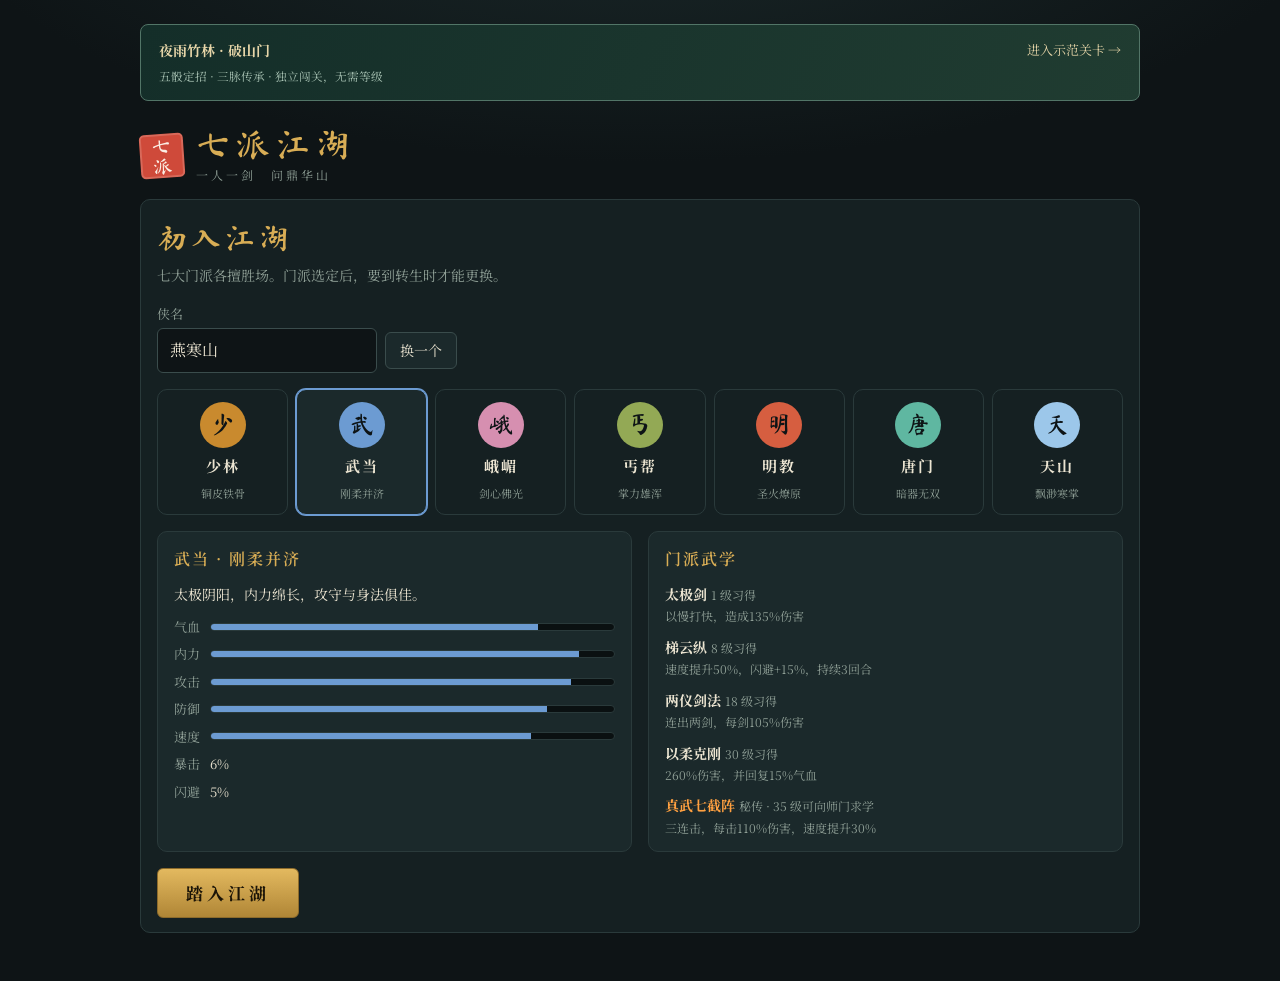
==== commit 8f02319d: "feat: integrate playable demo and tune build balance" ====
--- a/index.html
+++ b/index.html
@@ -2763,7 +2763,7 @@
 const TABN=Object.fromEntries(TABS);
 const GROUPS=[['角色',['renwu','touzi','zhuangbei','wuhun','lingshou','bingqipu']],['修行',['xiulian','jingmai','shimen','shenghuo']],['江湖',['jianghu','xuanshang','tower','mijing','qiyu']],['争锋',['lunjian','dahui','huodong']],['人情',['renqing','tianji','dufang','fuli']]];
 const groupOf=t=>Math.max(0,GROUPS.findIndex(g=>g[1].includes(t)));
-const brand=()=>`<header class="top"><div class="brand"><span class="seal">七<br>派</span><div><h1>七派江湖</h1><p class="sub">一人一剑　问鼎华山</p></div></div>
+const brand=()=>`<a href="./demo/" style="display:block;padding:14px 18px;margin:12px 0;border:1px solid #527567;background:linear-gradient(115deg,#142e29,#203c31);color:#e6d5a8;text-decoration:none;border-radius:8px"><strong>夜雨竹林 · 破山门</strong><span style="float:right;font-size:13px">进入示范关卡 →</span><small style="display:block;margin-top:5px;color:#aac4b5">五骰定招 · 三脉传承 · 独立闯关，无需等级</small></a><header class="top"><div class="brand"><span class="seal">七<br>派</span><div><h1>七派江湖</h1><p class="sub">一人一剑　问鼎华山</p></div></div>
   ${S?'<div class="top-r"><span class="saved">进度自动保存于本浏览器</span><button class="btn sm" data-a="dailyAll">一键日常</button><button class="sc-btn" data-a="shouchong">首充送屠龙宝刀</button></div>':''}</header>`;
 
 function render(){
